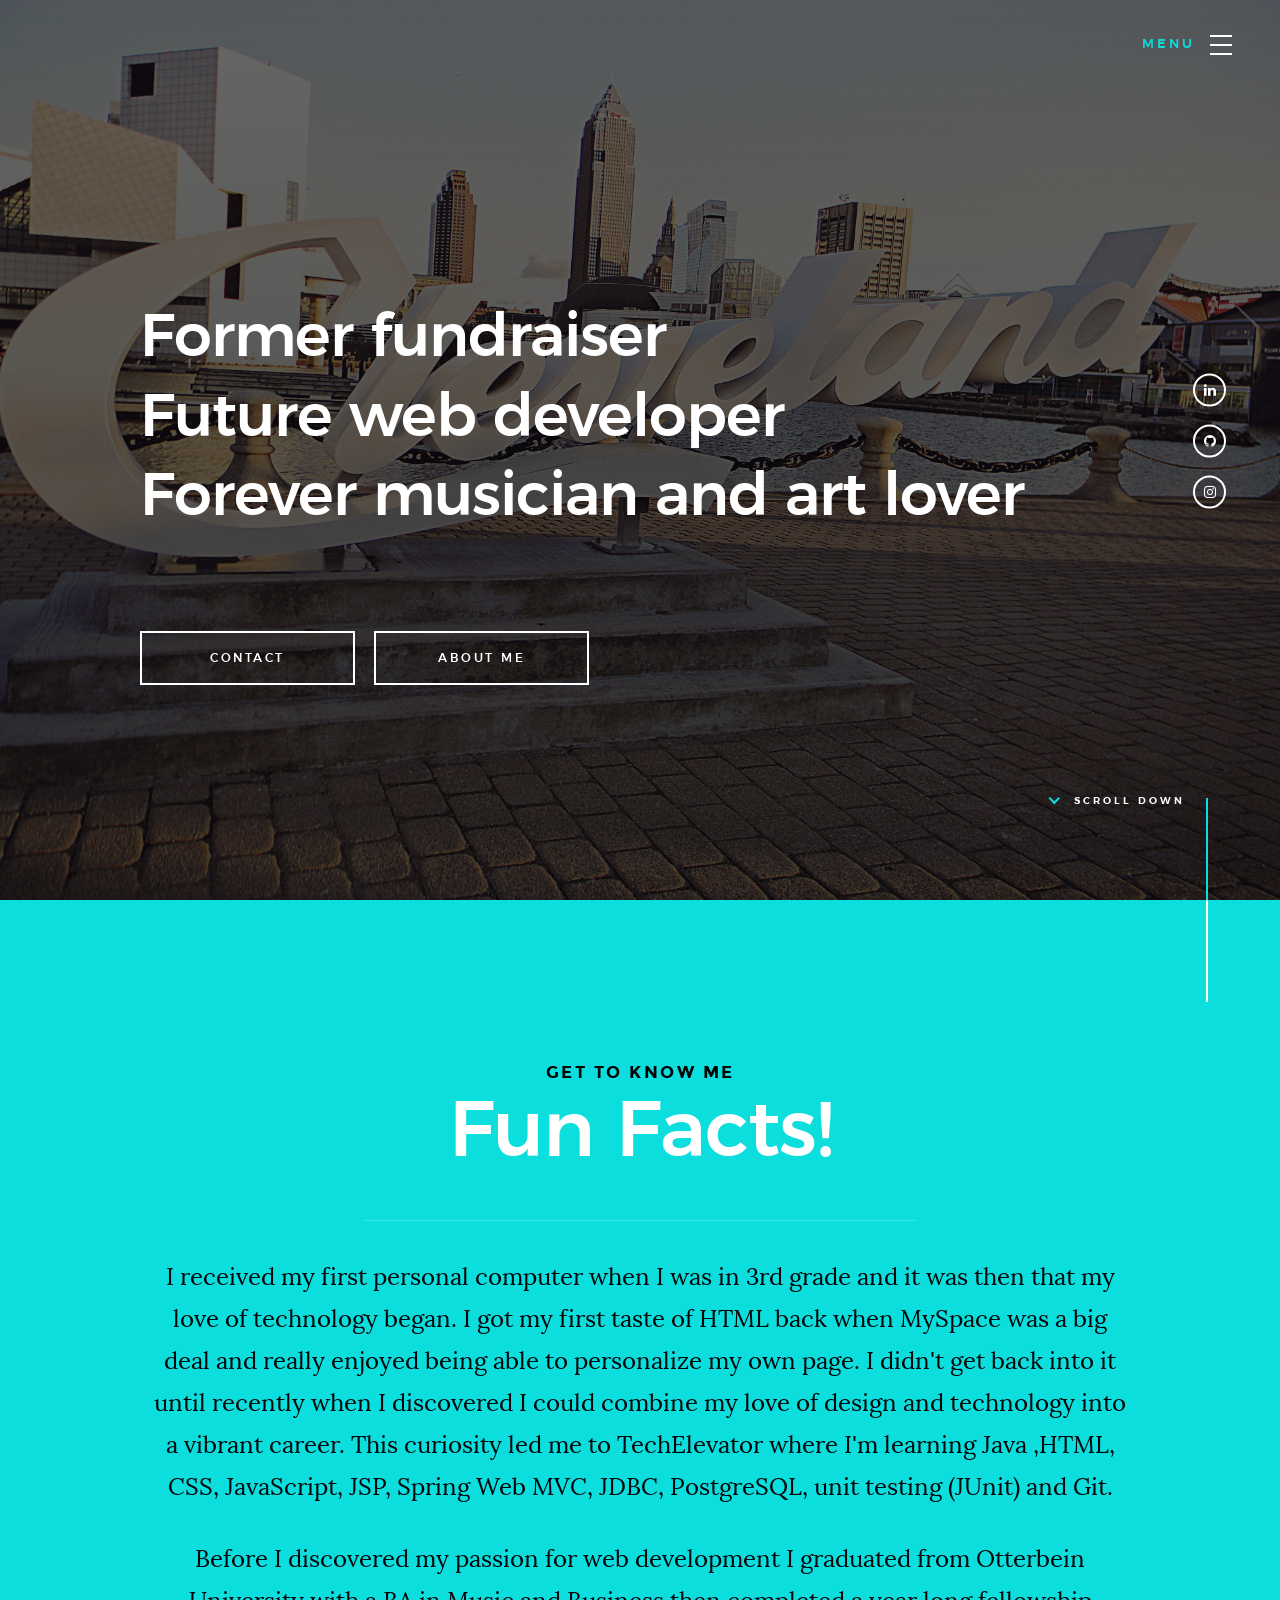
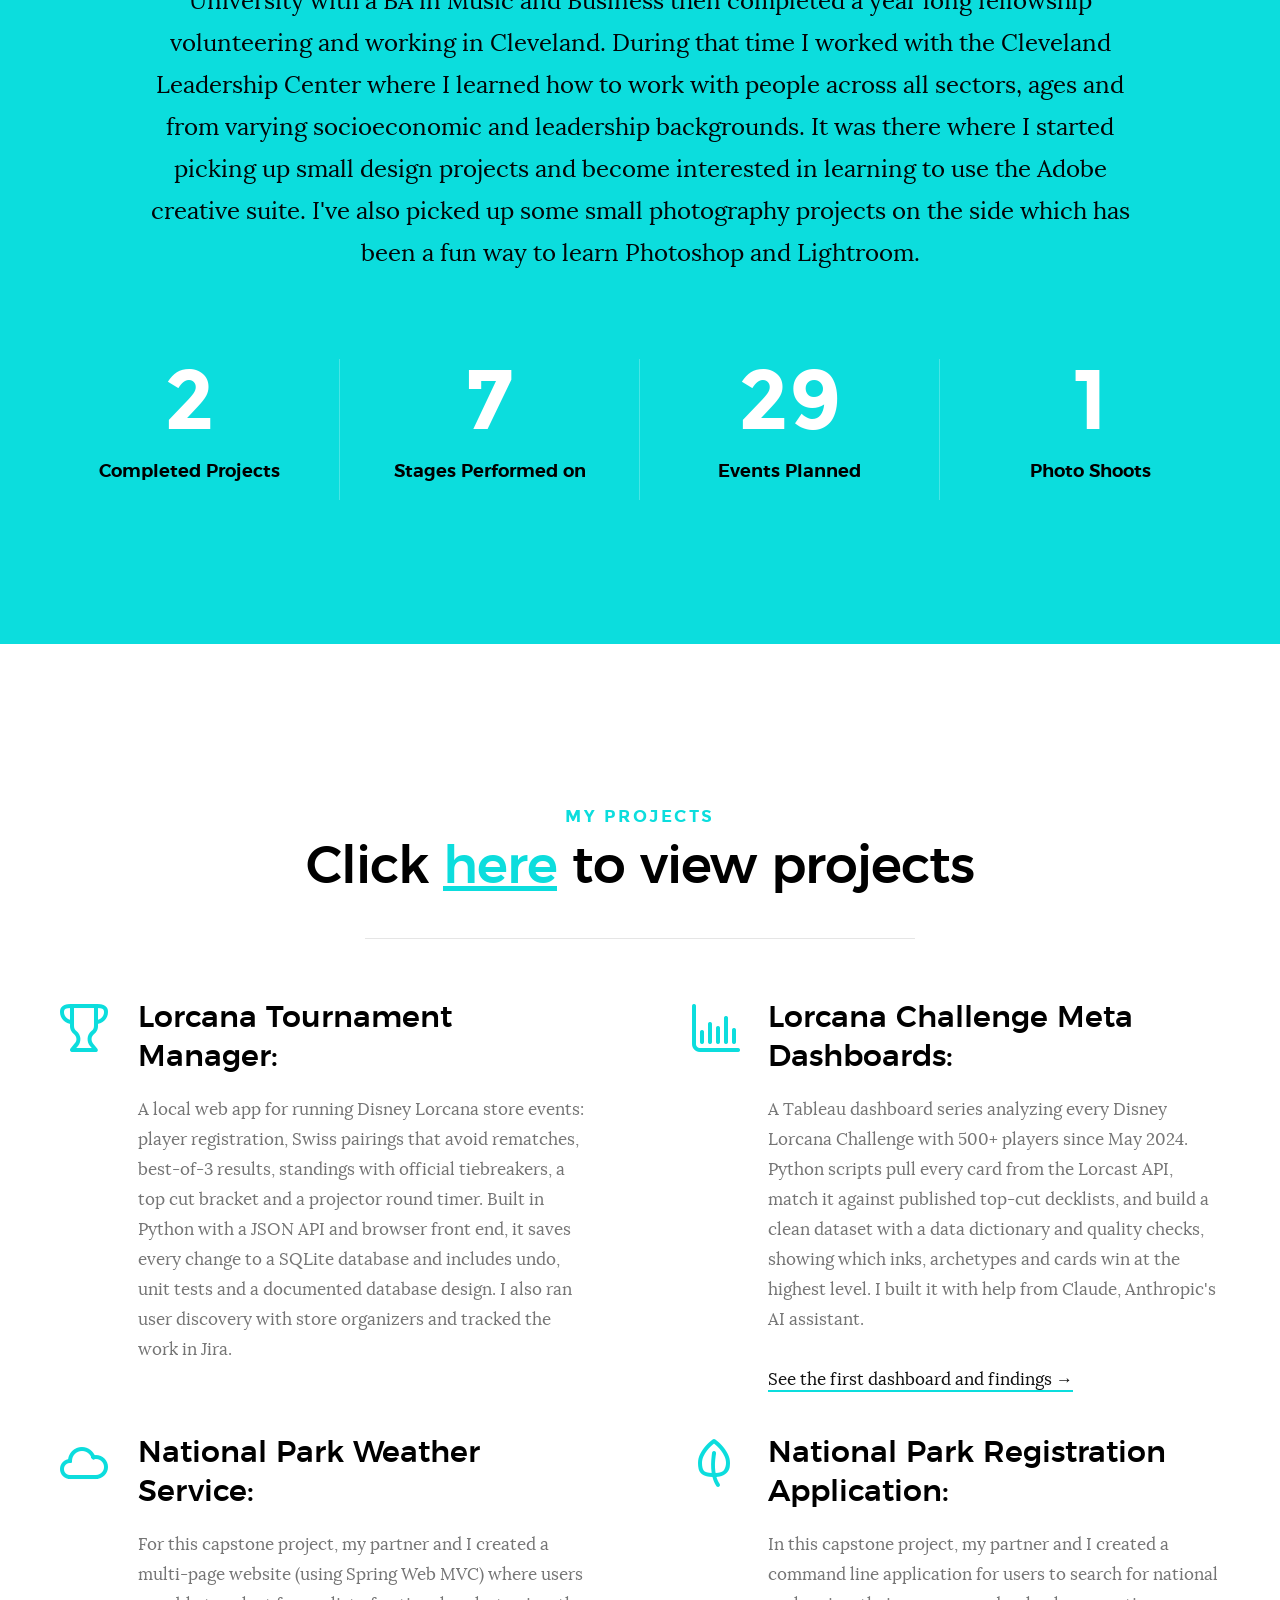
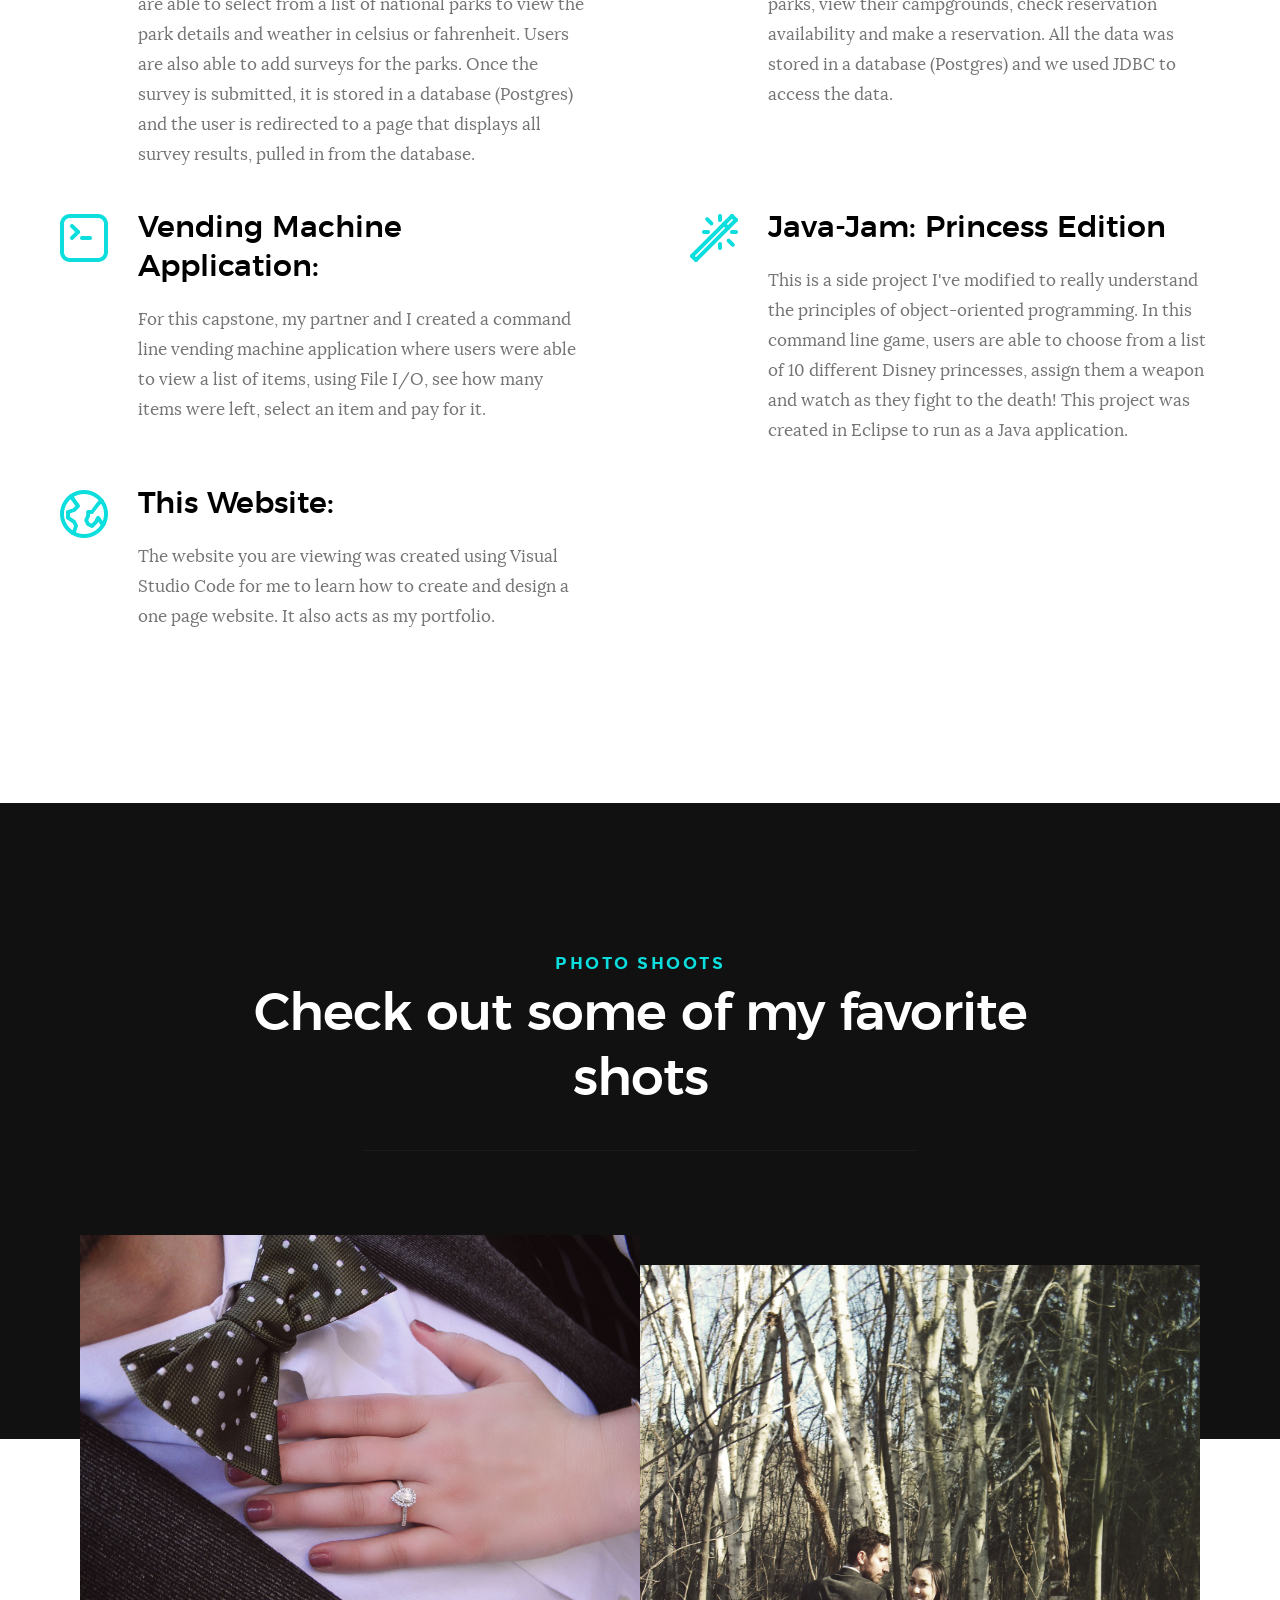
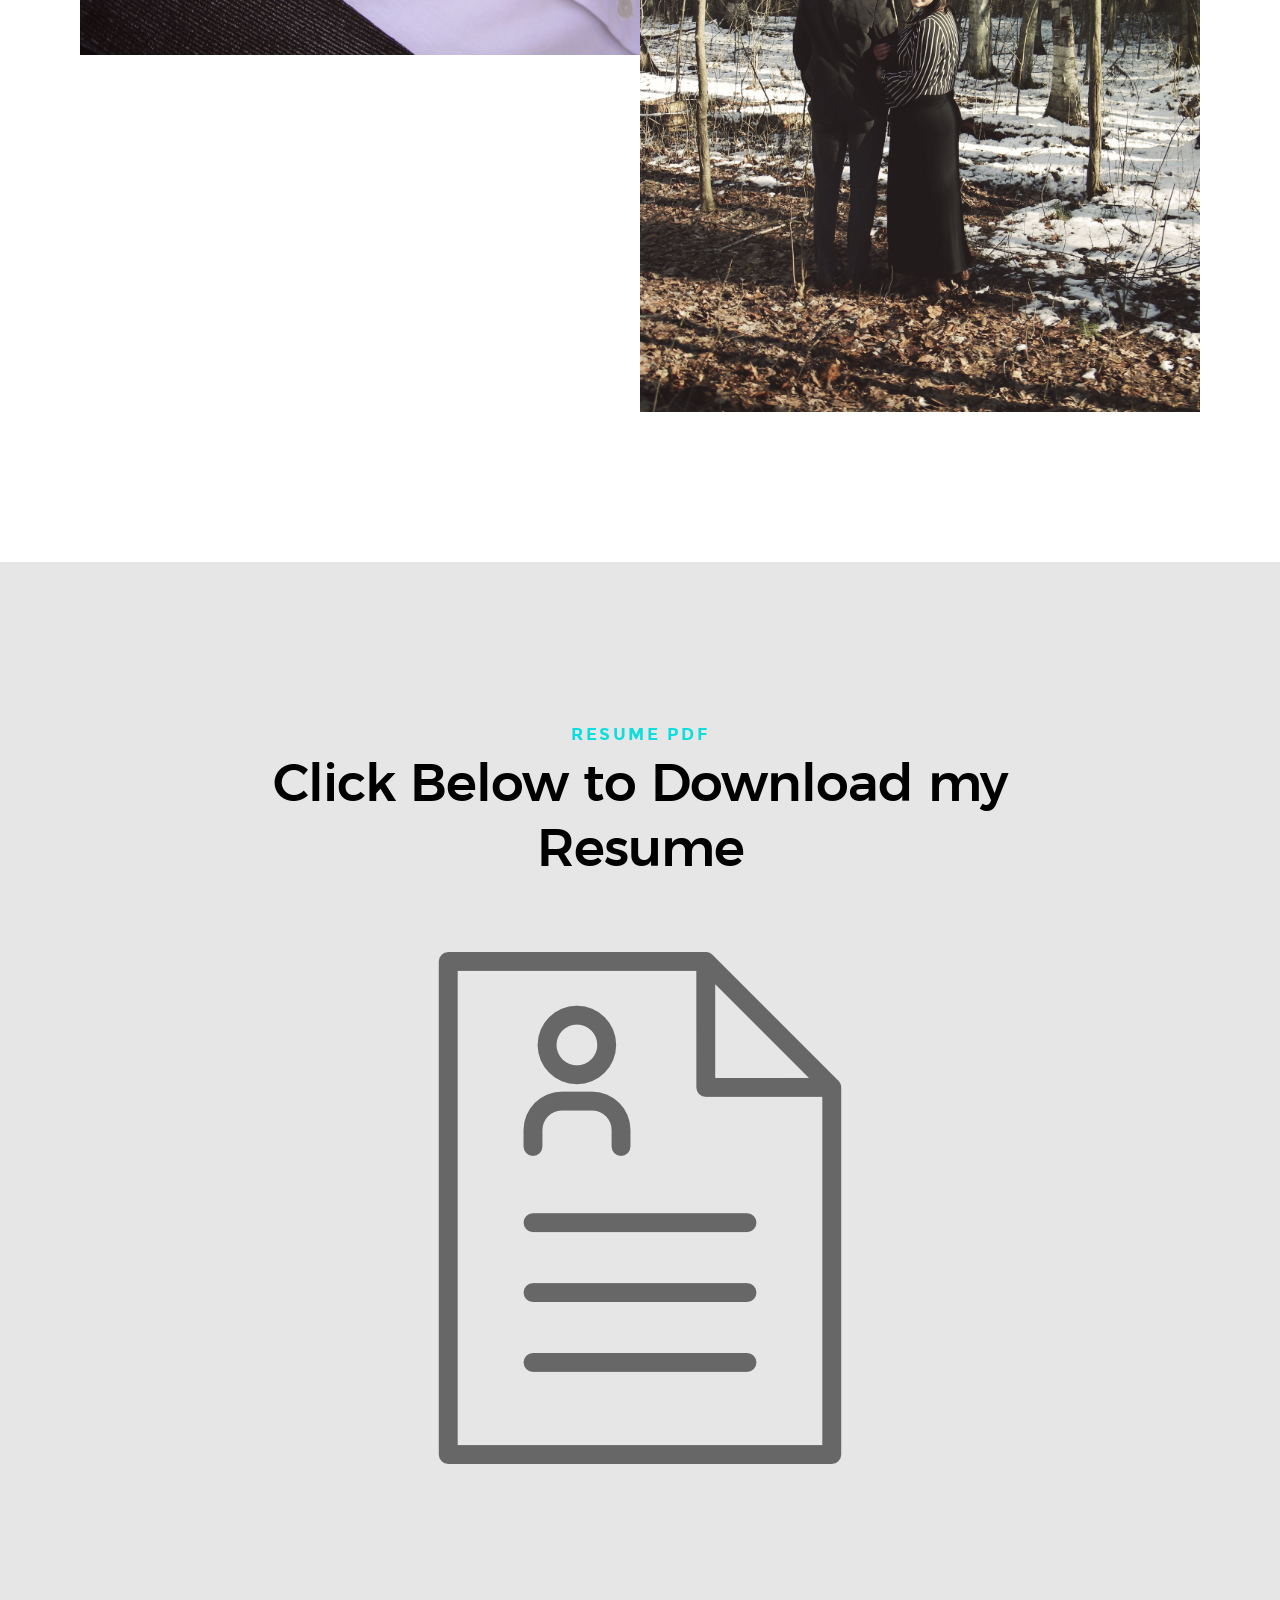
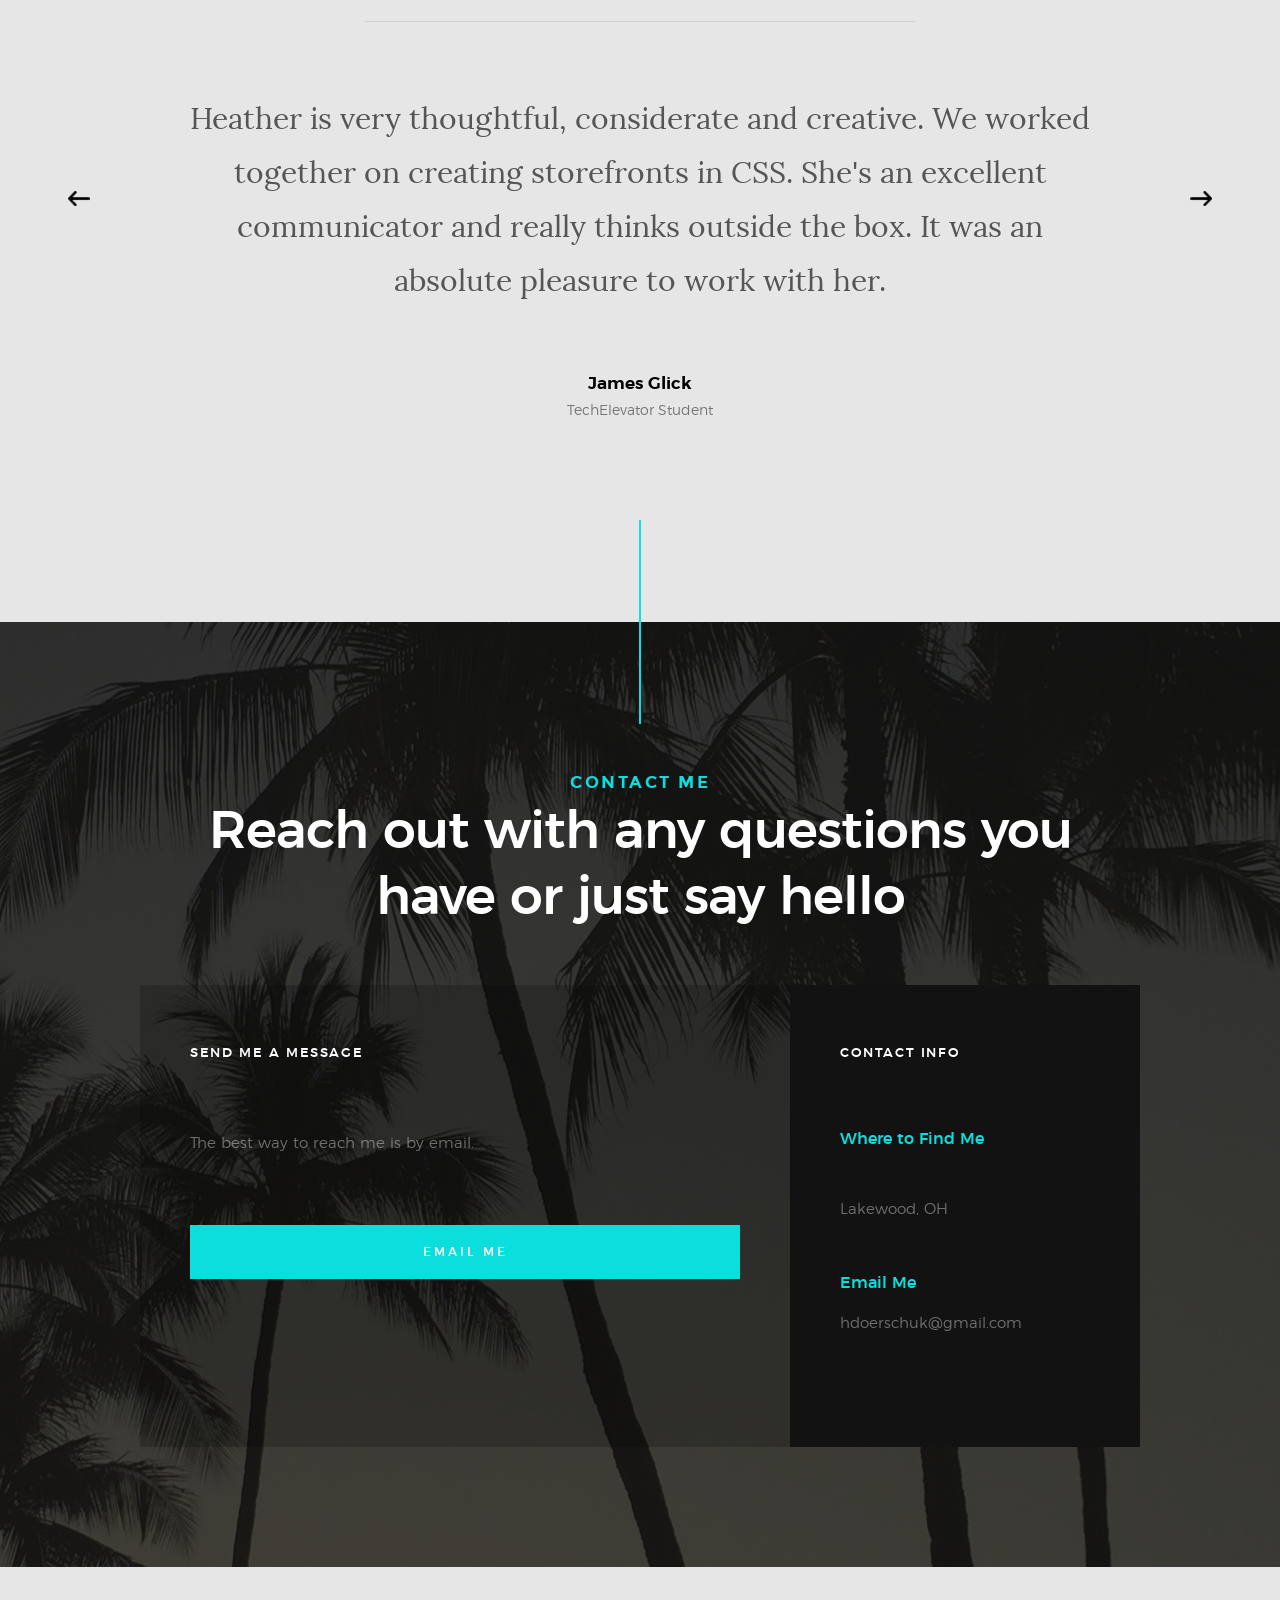
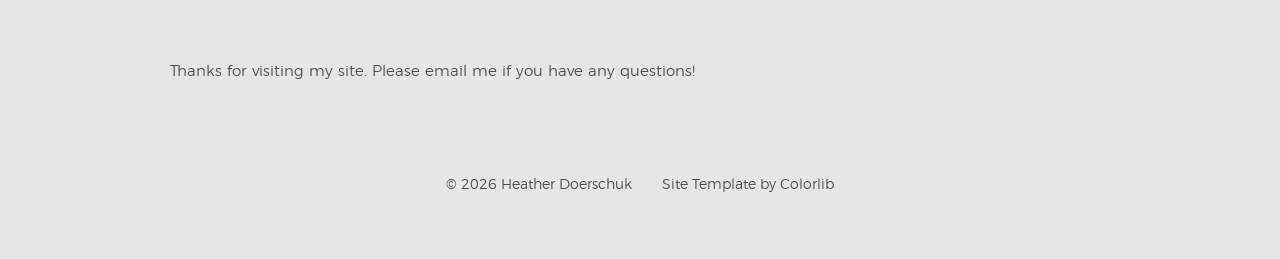
==== index.html @ dc1ea449 "Add Lorcana meta case study page - New lorcana-meta.html with embedded Tableau Public dashboard,   k" ====
<!DOCTYPE html>
<!--[if lt IE 9 ]><html class="no-js oldie" lang="en"> <![endif]-->
<!--[if IE 9 ]><html class="no-js oldie ie9" lang="en"> <![endif]-->
<!--[if (gte IE 9)|!(IE)]><!-->
<html class="no-js" lang="en">
<!--<![endif]-->

<head>

    <!--- basic page needs
    ================================================== -->
    <meta charset="utf-8">
    <title>Heather Doerschuk | Portfolio</title>
    <meta name="description" content="Portfolio of Heather Doerschuk: web development, design and photography.">
    <meta name="author" content="Heather Doerschuk">

    <!-- mobile specific metas
    ================================================== -->
    <meta name="viewport" content="width=device-width, initial-scale=1">

    <!-- CSS
    ================================================== -->
    <link rel="stylesheet" href="css/base.css">
    <link rel="stylesheet" href="css/vendor.css">
    <link rel="stylesheet" href="css/main.css">

    <!-- script
    ================================================== -->
    <script src="js/modernizr.js"></script>
    <script src="js/pace.min.js"></script>

    <!-- favicons
    ================================================== -->
    <link rel="shortcut icon" href="favicon.ico" type="image/x-icon">
    <link rel="icon" href="favicon.ico" type="image/x-icon">

</head>

<body id="top">

    <!-- header
    ================================================== -->
    <header class="s-header">

        <div class="header-logo">
            <a class="site-logo" href="index.html">
                <!---<img src="images/logo.png" alt="Homepage"> -->
            </a>
        </div>

        <nav class="header-nav">

            <a href="#0" class="header-nav__close" title="close"><span>Close</span></a>

            <div class="header-nav__content">
                <h3>Navigation</h3>
                
                <ul class="header-nav__list">
                    <li class="current"><a class="smoothscroll"  href="#home" title="home">Home</a></li>
                    <li><a class="smoothscroll"  href="#about" title="about">About Me</a></li>
                    <li><a class="smoothscroll"  href="#services" title="services">Projects</a></li>
                    <li><a class="smoothscroll"  href="#works" title="works">Photo Shoots</a></li>
                    <li><a class="smoothscroll"  href="#contact" title="contact">Contact</a></li>
                </ul>
    
                <p>“It doesn't interest me what you do for a living. I want to know what you ache for, and if you dare to dream of meeting your heart's longing.
                    It doesn't interest me how old you are. I want to know if you will risk looking like a fool for love, for your dream, for the adventure of being alive." -Oriah Mountain Dreamer </p>
    
                <ul class="header-nav__social">
                    <li>
                        <a href="https://www.linkedin.com/in/heather-doerschuk/"><i class="fa fa-linkedin"></i></a>
                    </li>
                    <li>
                        <a href="https://github.com/hmdoor"><i class="fa fa-github"></i></a>
                    </li>
                </ul>

            </div> <!-- end header-nav__content -->

        </nav>  <!-- end header-nav -->

        <a class="header-menu-toggle" href="#0">
            <span class="header-menu-text">Menu</span>
            <span class="header-menu-icon"></span>
        </a>

    </header> <!-- end s-header -->


    <!-- home
    ================================================== -->
    <section id="home" class="s-home target-section" data-parallax="scroll" data-image-src="images/129.jpg" data-natural-width=3000 data-natural-height=2000 data-position-y=center>

        <div class="overlay"></div>
        <div class="shadow-overlay"></div>

        <div class="home-content">

            <div class="row home-content__main">

                <h1>
                    Former fundraiser<br>
                    Future web developer<br>
                    Forever musician and art lover<br>
                </h1>

                <div class="home-content__buttons">
                    <a href="#contact" class="smoothscroll btn btn--stroke">
                        Contact
                    </a>
                    <a href="#about" class="smoothscroll btn btn--stroke">
                        About Me
                    </a>
                </div>

            </div>

            <div class="home-content__scroll">
                <a href="#about" class="scroll-link smoothscroll">
                    <span>Scroll Down</span>
                </a>
            </div>

            <div class="home-content__line"></div>

        </div> <!-- end home-content -->


        <ul class="home-social">
            <li>
                <a href="https://www.linkedin.com/in/heather-doerschuk/"><i class="fa fa-linkedin" aria-hidden="true"></i><span>LinkedIn</span></a>
            </li>
            <li>
                <a href="https://github.com/hmdoor"><i class="fa fa-github" aria-hidden="true"></i><span>GitHub</span></a>
            </li>
            <li>
                <a href="https://www.instagram.com/hmdoor/"><i class="fa fa-instagram" aria-hidden="true"></i><span>Instagram</span></a>
            </li>
            
        </ul> 
        <!-- end home-social -->

    </section> <!-- end s-home -->


    <!-- about
    ================================================== -->
    <section id='about' class="s-about">

        <div class="row section-header has-bottom-sep" data-aos="fade-up">
            <div class="col-full">
                 <h3 class="subhead subhead--dark">Get to know me</h3> 
                <h1 class="display-1 display-1--light">Fun Facts!</h1>
            </div>
        </div> <!-- end section-header -->

        <div class="row about-desc" data-aos="fade-up">
            <div class="col-full">
                <p>
                    I received my first personal computer when I was in 3rd grade and it was then that my love of technology began. I got my first taste of HTML back when MySpace was a big deal and 
                    really enjoyed being able to personalize my own page. I didn't get back into it until recently when I discovered I could combine my love of design and technology 
                    into a vibrant career. This curiosity led me to TechElevator where I'm learning Java ,HTML, CSS, JavaScript, JSP, Spring Web MVC, JDBC, PostgreSQL, unit testing (JUnit) and Git. 
                 <div>   
                    Before I discovered my passion for web development I graduated from Otterbein University with a BA in Music and Business then completed a year long fellowship volunteering and working in Cleveland. During that time I worked with 
                    the Cleveland Leadership Center where I learned how to work with people across all sectors, ages and from varying socioeconomic and leadership backgrounds. It was there where I 
                    started picking up small design projects and become interested in learning to use the Adobe creative suite. I've also picked up some small photography projects on the side which has been a fun way to learn Photoshop and Lightroom.
                </div>
                </p>
            </div>
        </div> <!-- end about-desc -->

        <div class="row about-stats stats block-1-4 block-m-1-2 block-mob-full" data-aos="fade-up">
                
            <div class="col-block stats__col ">
                <div class="stats__count">6</div>
                <h5>Completed Projects</h5>
            </div>
            <div class="col-block stats__col">
                <div class="stats__count">20</div>
                <h5>Stages Performed on</h5>
            </div>
            <div class="col-block stats__col">
                <div class="stats__count">85</div>
                <h5>Events Planned</h5>
            </div>
            <div class="col-block stats__col">
                <div class="stats__count">3</div>
                <h5>Photo Shoots</h5>
            </div>
           

        </div> <!-- end about-stats -->

        <div class="about__line"></div>

    </section> <!-- end s-about -->


    <!-- services
    ================================================== -->
    <section id='services' class="s-services">

        <div class="row section-header has-bottom-sep" data-aos="fade-up">
            <div class="col-full">
                <h3 class="subhead">My Projects</h3>
                <h1 class="display-2">Click <a href="https://github.com/hmdoor">here</a> to view projects</h1> 
            </div>
        </div> <!-- end section-header -->

        <div class="row services-list block-1-2 block-tab-full">

            <div class="col-block service-item" data-aos="fade-up">
                <div class="service-icon">
                    <i class="icon-trophy"></i>
                </div>
                <div class="service-text">
                    <h3 class="h2">Lorcana Tournament Manager:</h3>
                    <p>A local web app for running Disney Lorcana store events: player registration, Swiss pairings that
                        avoid rematches, best-of-3 results, standings with official tiebreakers, a top cut bracket and a
                        projector round timer. Built in Python with a JSON API and browser front end, it saves every change
                        to a SQLite database and includes undo, unit tests and a documented database design. I also ran
                        user discovery with store organizers and tracked the work in Jira.
                    </p>
                </div>
            </div>

            <div class="col-block service-item" data-aos="fade-up">
                <div class="service-icon">
                    <i class="icon-bar-chart"></i>
                </div>
                <div class="service-text">
                    <h3 class="h2">Lorcana Challenge Meta Dashboards:</h3>
                    <p>A Tableau dashboard series analyzing every Disney Lorcana Challenge with 500+ players since May 2024.
                        Python scripts pull every card from the Lorcast API, match it against published top-cut decklists,
                        and build a clean dataset with a data dictionary and quality checks, showing which inks, archetypes
                        and cards win at the highest level. I built it with help from Claude, Anthropic's AI assistant.
                    </p>
                    <p><a href="lorcana-meta.html" class="project-link">See the first dashboard and findings &rarr;</a></p>
                </div>
            </div>

            <div class="col-block service-item" data-aos="fade-up">
                <div class="service-icon">
                    <i class="icon-cloud"></i>
                </div>
                <div class="service-text">
                    <h3 class="h2">National Park Weather Service:</h3>
                    <p>For this capstone project, my partner and I created a multi-page website (using Spring Web MVC) where users 
                        are able to select from a list of national parks to view the park details and weather in celsius or fahrenheit. 
                        Users are also able to add surveys for the parks. Once 
                        the survey is submitted, it is stored in a database (Postgres) and the user is redirected to a 
                        page that displays all survey results, pulled in from the database. 
                    </p>
                </div>
            </div>

            <div class="col-block service-item" data-aos="fade-up">
                <div class="service-icon">
                    <i class="icon-leaf"></i>
                </div>
                <div class="service-text">
                    <h3 class="h2">National Park Registration Application:</h3>
                    <p>In this capstone project, my partner and I created a command line application for users to 
                        search for national parks, view their campgrounds, check reservation availability and make 
                        a reservation. All the data was stored in a database (Postgres) and we used JDBC to access the data.
                    </p>
                </div>
            </div>

            <div class="col-block service-item" data-aos="fade-up">
                <div class="service-icon">
                    <i class="icon-terminal"></i>
                </div>  
                <div class="service-text">
                    <h3 class="h2">Vending Machine Application:</h3>
                    <p>For this capstone, my partner and I created a command line vending machine application where users
                        were able to view a list of items, using File I/O, see how many items were left, select an item and pay 
                        for it. 
                    </p>
                </div>
            </div>

            <div class="col-block service-item" data-aos="fade-up">
                <div class="service-icon">
                    <i class="icon-wand"></i>
                </div>
                <div class="service-text">
                    <h3 class="h2">Java-Jam: Princess Edition</h3>
                    <p>This is a side project I've modified to really understand the principles of object-oriented programming.
                        In this command line game, users are able to choose from a list of 10 different Disney princesses, assign them
                        a weapon and watch as they fight to the death! This project was created in Eclipse to run as a Java application.
                    </p>
                </div>
            </div>

            <div class="col-block service-item" data-aos="fade-up">
                <div class="service-icon">
                    <i class="icon-earth"></i>
                </div>
                <div class="service-text">
                    <h3 class="h2">This Website:</h3>
                    <p>The website you are viewing was created using Visual Studio Code for me to learn how to create and 
                        design a one page website. It also acts as my portfolio. 
                    </p>
                </div>
            </div>

        </div> <!-- end services-list -->

    </section> <!-- end s-services -->


    <!-- works
    ================================================== -->
    <section id='works' class="s-works">

        <div class="intro-wrap">
                
            <div class="row section-header has-bottom-sep light-sep" data-aos="fade-up">
                <div class="col-full">
                    <h3 class="subhead">Photo Shoots</h3>
                    <h1 class="display-2 display-2--light">Check out some of my favorite shots</h1>
                </div>
            </div> <!-- end section-header -->

        </div> <!-- end intro-wrap -->

        <div class="row works-content">
            <div class="col-full masonry-wrap">
                <div class="masonry">
    
                    <div class="masonry__brick" data-aos="fade-up">
                        <div class="item-folio">
                                
                            <div class="item-folio__thumb">
                               <a href="" class="thumb-link" title="Nose2nose" data-size="1050x700"> 
                                    <img src="images/portfolio/Phone6.jpg" 
                                        srcset="images/portfolio/Phone6.jpg 1x, images/portfolio/Phone6.jpg 2x" alt="">
                                </a>
                            </div>
    
                          <div class="item-folio__text">
                                <h3 class="item-folio__title">
                                    J&J Engagement
                                </h3>
                                <p class="item-folio__cat">
                                </p> 
                            </div>
    
                            <div class="item-folio__caption">
                               <!-- <p>Vero molestiae sed aut natus excepturi. Et tempora numquam. Temporibus iusto quo.Unde dolorem corrupti neque nisi.</p> -->
                            </div>
    
                        </div>
                    </div> <!-- end masonry__brick -->

                    <div class="masonry__brick" data-aos="fade-up">
                        <div class="item-folio">
                                
                            <div class="item-folio__thumb">
                                <a href="" class="thumb-link" title="LookingDown" data-size="1050x700">
                                    <img src="images/portfolio/Phone7.jpg" 
                                         srcset="images/portfolio/Phone7.jpg 1x, images/portfolio/Phone7.jpg 2x" alt="">
                                </a>
                            </div>
    
                            <div class="item-folio__text">
                                <h3 class="item-folio__title">
                                    J&J Engagement
                                </h3>
                                <p class="item-folio__cat">
                                   
                                </p>
                            </div>
    
                            <div class="item-folio__caption">
                                <!-- <p>Vero molestiae sed aut natus excepturi. Et tempora numquam. Temporibus iusto quo.Unde dolorem corrupti neque nisi.</p> -->
                            </div>
    
                        </div>
                    </div> <!-- end masonry__brick -->
    
                    <div class="masonry__brick" data-aos="fade-up">
                        <div class="item-folio">
                                
                            <div class="item-folio__thumb">
                                <a href="" class="thumb-link" title="The Ring" data-size="1050x700">
                                    <img src="images/portfolio/119.jpg"
                                         srcset="images/portfolio/119.jpg 1x, images/portfolio/119.jpg 2x" alt="">
                                </a>
                            </div>
    
                            <div class="item-folio__text">
                                <h3 class="item-folio__title">
                                    J&J Engagement
                                </h3>
                                <p class="item-folio__cat">
                                    
                                </p>
                            </div>
    
                            <div class="item-folio__caption">
                               <!-- <p>Vero molestiae sed aut natus excepturi. Et tempora numquam. Temporibus iusto quo.Unde dolorem corrupti neque nisi.</p> -->
                            </div>
    
                        </div>
                    </div> <!-- end masonry__brick -->
    
                    <div class="masonry__brick" data-aos="fade-up">
                        <div class="item-folio">
                                
                            <div class="item-folio__thumb">
                                <a href="" class="thumb-link" title="Walking" data-size="1050x700">
                                    <img src="images/portfolio/DSCN1594-2.jpg" 
                                         srcset="images/portfolio/DSCN1594-2.jpg 1x, images/portfolio/DSCN1594-2.jpg 2x" alt="">
                                </a>
                            </div>
    
                            <div class="item-folio__text">
                                <h3 class="item-folio__title">
                                    J&J Engagement
                                </h3>
                                <p class="item-folio__cat">
                                   
                                </p>
                            </div>
    
                            <div class="item-folio__caption">
                               <!-- <p>Vero molestiae sed aut natus excepturi. Et tempora numquam. Temporibus iusto quo.Unde dolorem corrupti neque nisi.</p> -->
                            </div>
    
                        </div>
                    </div> <!-- end masonry__brick -->

                    <div class="masonry__brick" data-aos="fade-up">
                        <div class="item-folio">
                                
                            <div class="item-folio__thumb">
                                <a href="" class="thumb-link" title="Trees" data-size="1050x700">
                                    <img src="images/portfolio/106.jpg" 
                                         srcset="images/portfolio/106.jpg 1x, images/portfolio/106.jpg 2x" alt="">
                                </a>
                            </div>
    
                            <div class="item-folio__text">
                                <h3 class="item-folio__title">
                                    J&J Engagement
                                </h3>
                                <p class="item-folio__cat">
                                   
                                </p>
                            </div>
    
                            <div class="item-folio__caption">
                               <!--  <p>Vero molestiae sed aut natus excepturi. Et tempora numquam. Temporibus iusto quo.Unde dolorem corrupti neque nisi.</p> -->
                            </div>
    
                        </div>
                    </div> <!-- end masonry__brick -->
    
                    <div class="masonry__brick" data-aos="fade-up">
                        <div class="item-folio">
                                
                            <div class="item-folio__thumb">
                                <a href="" class="thumb-link" title="Palmeira" data-size="1050x700">
                                    <img src="images/portfolio/IMG_8363-2.jpg"
                                         srcset="images/portfolio/IMG_8363-2.jpg 1x, images/portfolio/IMG_8363-2.jpg 2x" alt="">
                                </a>
                            </div>
    
                            <div class="item-folio__text">
                                <h3 class="item-folio__title">
                                    Golden Birthday Glam Shoot
                                </h3>
                                <p class="item-folio__cat">
                                   
                                </p>
                            </div>
    
                            <div class="item-folio__caption">
                               <!-- <p>Vero molestiae sed aut natus excepturi. Et tempora numquam. Temporibus iusto quo.Unde dolorem corrupti neque nisi.</p> -->
                            </div>
    
                        </div>
                    </div> <!-- end masonry__brick -->

                </div> <!-- end masonry -->
            </div> <!-- end col-full -->
        </div> <!-- end works-content -->

    </section> <!-- end s-works -->


    <!-- clients
    ================================================== -->
    <section id="clients" class="s-clients">

        <div class="row section-header" data-aos="fade-up">
            <div class="col-full">
                <h3 class="subhead">Resume PDF</h3>
                <h1 class="display-2">Click Below to Download my Resume</h1>
            </div>
        </div> <!-- end section-header -->

        <div class="row clients-outer" data-aos="fade-up">
            <div class="col-full">
                <div class="resume-download">

                    <a href="HDoerschuk.pdf" title="" class="clients__slide"><img src="images/clients/resume-document.png" /></a>
                    
                     
                </div> <!-- end resume-download -->
            </div> <!-- end col-full -->
        </div> <!-- end clients-outer -->

        <div class="row clients-testimonials" data-aos="fade-up">
            <div class="col-full">
                <div class="testimonials">

                    <div class="testimonials__slide">

                        <p>Heather is very thoughtful, considerate and creative. We worked together on creating storefronts in CSS. She's an excellent communicator and really thinks outside the box. It was an absolute pleasure to work with her.</p>

                        <!--<img src="" alt="Author image" class="testimonials__avatar"> -->
                        <div class="testimonials__info">
                            <span class="testimonials__name">James Glick</span> 
                            <span class="testimonials__pos">TechElevator Student</span>
                        </div>

                    </div>

                    <div class="testimonials__slide">
                        
                        <p>Heather and I worked on SQL queries and table designs together at Tech Elevator. She was a pleasure to work with!</p>

                        <!--<img src="images/avatars/user-05.jpg" alt="Author image" class="testimonials__avatar"> -->
                        <div class="testimonials__info">
                            <span class="testimonials__name">Angela Siegel</span> 
                            <span class="testimonials__pos">TechElevator Student</span>
                        </div>
                        
                     </div>

                        <div class="testimonials__slide">
                        
                            <p>Heather is always willing to answer any questions I have technical or otherwise. She is also a great cheerleader and is always there with a smile to lift you up.</p>
    
                            <!--<img src="images/avatars/user-05.jpg" alt="Author image" class="testimonials__avatar"> -->
                            <div class="testimonials__info">
                                <span class="testimonials__name">Isa Korkmaz</span> 
                                <span class="testimonials__pos">TechElevator Student</span>
                            </div>

                    </div>

                </div><!-- end testimonials -->
                
            </div> <!-- end col-full -->
        </div> <!-- end client-testimonials -->

    </section> <!-- end s-clients -->


    <!-- contact
    ================================================== -->
    <section id="contact" class="s-contact">

        <div class="overlay"></div>
        <div class="contact__line"></div>

        <div class="row section-header" data-aos="fade-up">
            <div class="col-full">
                <h3 class="subhead">Contact Me</h3>
                <h1 class="display-2 display-2--light">Reach out with any questions you have or just say hello</h1>
            </div>
        </div>

        <div class="row contact-content" data-aos="fade-up">
            
            <div class="contact-primary">

                <h3 class="h6">Send Me A Message</h3>

                <p>The best way to reach me is by email.</p>
                <a href="mailto:hdoerschuk@gmail.com" class="btn btn--primary full-width">Email Me</a>

            </div> <!-- end contact-primary -->

            <div class="contact-secondary">
                <div class="contact-info">

                    <h3 class="h6 hide-on-fullwidth">Contact Info</h3>

                    <div class="cinfo">
                        <h5>Where to Find Me</h5>
                        <p>
                            <br>
                            Lakewood, OH<br>
                            
                        </p>
                    </div>

                    <div class="cinfo">
                        <h5>Email Me</h5>
                        <p>
                            hdoerschuk@gmail.com<br>
                        </p>
                    </div>

                   <!-- <ul class="contact-social">
                        <li>
                            <a href="#"><i class="fa fa-facebook" aria-hidden="true"></i></a>
                        </li>
                        <li>
                            <a href="#"><i class="fa fa-twitter" aria-hidden="true"></i></a>
                        </li>
                        <li>
                            <a href="#"><i class="fa fa-instagram" aria-hidden="true"></i></a>
                        </li>
                        <li>
                            <a href="#"><i class="fa fa-behance" aria-hidden="true"></i></a>
                        </li>
                        <li>
                            <a href="#"><i class="fa fa-dribbble" aria-hidden="true"></i></a>
                        </li> -->
                    </ul> <!-- end contact-social -->

                </div> <!-- end contact-info -->
            </div> <!-- end contact-secondary -->

        </div> <!-- end contact-content -->

    </section> <!-- end s-contact -->


    <!-- footer
    ================================================== -->
    <div id="site-footer"></div> <!-- shared footer, see footer.html -->

    <div class="go-top">
        <a class="smoothscroll" title="Back to Top" href="#top"><i class="icon-arrow-up" aria-hidden="true"></i></a>
    </div>


    <!-- photoswipe background
    ================================================== -->
    <div aria-hidden="true" class="pswp" role="dialog" tabindex="-1">

        <div class="pswp__bg"></div>
        <div class="pswp__scroll-wrap">

            <div class="pswp__container">
                <div class="pswp__item"></div>
                <div class="pswp__item"></div>
                <div class="pswp__item"></div>
            </div>

            <div class="pswp__ui pswp__ui--hidden">
                <div class="pswp__top-bar">
                    <div class="pswp__counter"></div><button class="pswp__button pswp__button--close" title="Close (Esc)"></button> <button class="pswp__button pswp__button--share" title=
                    "Share"></button> <button class="pswp__button pswp__button--fs" title="Toggle fullscreen"></button> <button class="pswp__button pswp__button--zoom" title=
                    "Zoom in/out"></button>
                    <div class="pswp__preloader">
                        <div class="pswp__preloader__icn">
                            <div class="pswp__preloader__cut">
                                <div class="pswp__preloader__donut"></div>
                            </div>
                        </div>
                    </div>
                </div>
                <div class="pswp__share-modal pswp__share-modal--hidden pswp__single-tap">
                    <div class="pswp__share-tooltip"></div>
                </div><button class="pswp__button pswp__button--arrow--left" title="Previous (arrow left)"></button> <button class="pswp__button pswp__button--arrow--right" title=
                "Next (arrow right)"></button>
                <div class="pswp__caption">
                    <div class="pswp__caption__center"></div>
                </div>
            </div>

        </div>

    </div> <!-- end photoSwipe background -->


    <!-- preloader
    ================================================== -->
    <div id="preloader">
        <div id="loader">
            <div class="line-scale-pulse-out">
                <div></div>
                <div></div>
                <div></div>
                <div></div>
                <div></div>
            </div>
        </div>
    </div>


    <!-- Java Script
    ================================================== -->
    <script src="js/jquery-3.2.1.min.js"></script>
    <script src="js/plugins.js"></script>
    <script src="js/main.js"></script>
    <script src="js/footer.js"></script>

</body>

</html>
---- css/base.css ----
/* =================================================================== 
 *
 *  Glint v1.0 Base Stylesheet
 *  11-20-2017
 *  ------------------------------------------------------------------
 *
 *  TOC:
 *  # imports 
 *  # normalize
 *  # basic/base setup styles
 *      ## Media
 *      ## Typography resets 
 *      ## links
 *      ## inputs
 *  # grid
 *      ## medium size devices
 *      ## tablets
 *      ## mobile devices
 *      ## small mobile devices
 *  # block grids
 *      ## medium size devices
 *      ## tablets
 *      ## mobile devices
 *      ## small mobile devices
 *  # MISC
 *
 * =================================================================== */


/* ===================================================================
 * # imports 
 *
 * ------------------------------------------------------------------- */
@import url("font-awesome/css/font-awesome.min.css");
@import url("micons/micons.css");
@import url("fonts.css");


/* ===================================================================
 * # normalize
 * normalize.css v5.0.0 | MIT License | 
 * github.com/necolas/normalize.css
 *
 * ------------------------------------------------------------------- */
html {
    font-family: sans-serif;
    line-height: 1.15;
    -ms-text-size-adjust: 100%;
    -webkit-text-size-adjust: 100%;
}

body {
    margin: 0;
}

article,
aside,
footer,
header,
nav,
section {
    display: block;
}

h1 {
    font-size: 2em;
    margin: 0.67em 0;
}

figcaption,
figure,
main {
    display: block;
}

figure {
    margin: 1em 40px;
}

hr {
    box-sizing: content-box;
    height: 0;
    overflow: visible;
}

pre {
    font-family: monospace, monospace;
    font-size: 1em;
}

a {
    background-color: transparent;
    -webkit-text-decoration-skip: objects;
}

a:active,
a:hover {
    outline-width: 0;
}

abbr[title] {
    border-bottom: none;
    text-decoration: underline;
    text-decoration: underline dotted;
}

b,
strong {
    font-weight: inherit;
}

b,
strong {
    font-weight: bolder;
}

code,
kbd,
samp {
    font-family: monospace, monospace;
    font-size: 1em;
}

dfn {
    font-style: italic;
}

mark {
    background-color: #ff0;
    color: #000;
}

small {
    font-size: 80%;
}

sub,
sup {
    font-size: 75%;
    line-height: 0;
    position: relative;
    vertical-align: baseline;
}

sub {
    bottom: -0.25em;
}

sup {
    top: -0.5em;
}

audio,
video {
    display: inline-block;
}

audio:not([controls]) {
    display: none;
    height: 0;
}

img {
    border-style: none;
}

svg:not(:root) {
    overflow: hidden;
}

button,
input,
optgroup,
select,
textarea {
    font-family: sans-serif;
    font-size: 100%;
    line-height: 1.15;
    margin: 0;
}

button,
input {
    overflow: visible;
}

button,
select {
    text-transform: none;
}

button,
html [type="button"],
[type="reset"],
[type="submit"] {
    -webkit-appearance: button;
}

button::-moz-focus-inner,
[type="button"]::-moz-focus-inner,
[type="reset"]::-moz-focus-inner,
[type="submit"]::-moz-focus-inner {
    border-style: none;
    padding: 0;
}

button:-moz-focusring,
[type="button"]:-moz-focusring,
[type="reset"]:-moz-focusring,
[type="submit"]:-moz-focusring {
    outline: 1px dotted ButtonText;
}

fieldset {
    border: 1px solid #c0c0c0;
    margin: 0 2px;
    padding: 0.35em 0.625em 0.75em;
}

legend {
    box-sizing: border-box;
    color: inherit;
    display: table;
    max-width: 100%;
    padding: 0;
    white-space: normal;
}

progress {
    display: inline-block;
    vertical-align: baseline;
}

textarea {
    overflow: auto;
}

[type="checkbox"],
[type="radio"] {
    box-sizing: border-box;
    padding: 0;
}

[type="number"]::-webkit-inner-spin-button,
[type="number"]::-webkit-outer-spin-button {
    height: auto;
}

[type="search"] {
    -webkit-appearance: textfield;
    outline-offset: -2px;
}

[type="search"]::-webkit-search-cancel-button,
[type="search"]::-webkit-search-decoration {
    -webkit-appearance: none;
}

::-webkit-file-upload-button {
    -webkit-appearance: button;
    font: inherit;
}

details,
menu {
    display: block;
}

summary {
    display: list-item;
}

canvas {
    display: inline-block;
}

template {
    display: none;
}

[hidden] {
    display: none;
}


/* ===================================================================
 * # basic/base setup styles
 *
 * ------------------------------------------------------------------- */
html {
    font-size: 62.5%;
    box-sizing: border-box;
}

*,
*::before,
*::after {
    box-sizing: inherit;
}

body {
    font-weight: normal;
    line-height: 1;
    word-wrap: break-word;
    text-rendering: optimizeLegibility;
    -webkit-overflow-scrolling: touch;
    -webkit-text-size-adjust: none;
}

body,
input,
button {
    -moz-osx-font-smoothing: grayscale;
    -webkit-font-smoothing: antialiased;
}


/* ------------------------------------------------------------------- 
 * ## Media
 * ------------------------------------------------------------------- */
img,
video {
    max-width: 100%;
    height: auto;
}


/* ------------------------------------------------------------------- 
 * ## Typography resets 
 * ------------------------------------------------------------------- */
div,
dl,
dt,
dd,
ul,
ol,
li,
h1,
h2,
h3,
h4,
h5,
h6,
pre,
form,
p,
blockquote,
th,
td {
    margin: 0;
    padding: 0;
}

h1,
h2,
h3,
h4,
h5,
h6 {
    -webkit-font-smoothing: auto;
    -webkit-font-smoothing: antialiased;
    -webkit-font-variant-ligatures: common-ligatures;
    -moz-font-variant-ligatures: common-ligatures;
    font-variant-ligatures: common-ligatures;
    text-rendering: optimizeLegibility;
}

em,
i {
    font-style: italic;
    line-height: inherit;
}

strong,
b {
    font-weight: bold;
    line-height: inherit;
}

small {
    font-size: 60%;
    line-height: inherit;
}

ol,
ul {
    list-style: none;
}

li {
    display: block;
}


/* ------------------------------------------------------------------- 
 * ## links 
 * ------------------------------------------------------------------- */
a {
    text-decoration: none;
    line-height: inherit;
}

a img {
    border: none;
}


/* ------------------------------------------------------------------- 
 * ## inputs 
 * ------------------------------------------------------------------- */
fieldset {
    margin: 0;
    padding: 0;
}

input[type="email"],
input[type="number"],
input[type="search"],
input[type="text"],
input[type="tel"],
input[type="url"],
input[type="password"],
textarea {
    -webkit-appearance: none;
    -moz-appearance: none;
    -ms-appearance: none;
    -o-appearance: none;
    appearance: none;
}


/* ===================================================================
 * # grid
 *
 * ------------------------------------------------------------------- */
.row {
    width: 94%;
    max-width: 1200px;
    margin: 0 auto;
}

.row:after {
    content: "";
    display: table;
    clear: both;
}

.row .row {
    width: auto;
    max-width: none;
    margin-left: -20px;
    margin-right: -20px;
}


/* column blocks
 * -------------------------------------- */
[class*="col-"] {
    float: left;
    padding: 0 20px;
}

[class*="col-"]+[class*="col-"].end {
    float: right;
}


/* column width classes 
 * -------------------------------------- */
.col-one {
    width: 8.33333%;
}

.col-two,
.col-1-6 {
    width: 16.66667%;
}

.col-three,
.col-1-4 {
    width: 25%;
}

.col-four,
.col-1-3 {
    width: 33.33333%;
}

.col-five {
    width: 41.66667%;
}

.col-six,
.col-1-2 {
    width: 50%;
}

.col-seven {
    width: 58.33333%;
}

.col-eight,
.col-2-3 {
    width: 66.66667%;
}

.col-nine,
.col-3-4 {
    width: 75%;
}

.col-ten,
.col-5-6 {
    width: 83.33333%;
}

.col-eleven {
    width: 91.66667%;
}

.col-twelve,
.col-full {
    width: 100%;
}


/* ------------------------------------------------------------------- 
 * ## medium size devices
 * ------------------------------------------------------------------- */
@media only screen and (max-width: 1200px) {
    .row .row {
        margin-left: -15px;
        margin-right: -15px;
    }
    [class*="col-"] {
        padding: 0 15px;
    }
    .md-two,
    .md-1-6 {
        width: 16.66667%;
    }
    .md-one {
        width: 8.33333%;
    }
    .md-three,
    .md-1-4 {
        width: 25%;
    }
    .md-four,
    .md-1-3 {
        width: 33.33333%;
    }
    .md-five {
        width: 41.66667%;
    }
    .md-six,
    .md-1-2 {
        width: 50%;
    }
    .md-seven {
        width: 58.33333%;
    }
    .md-eight,
    .md-2-3 {
        width: 66.66667%;
    }
    .md-nine,
    .md-3-4 {
        width: 75%;
    }
    .md-ten,
    .md-5-6 {
        width: 83.33333%;
    }
    .md-eleven {
        width: 91.66667%;
    }
    .md-twelve,
    .md-full {
        width: 100%;
    }
}


/* ------------------------------------------------------------------- 
 * ## tablets
 * ------------------------------------------------------------------- */
@media only screen and (max-width: 800px) {
    .row {
        width: 90%;
    }
    .tab-1-4 {
        width: 25%;
    }
    .tab-1-3 {
        width: 33.33333%;
    }
    .tab-1-2 {
        width: 50%;
    }
    .tab-2-3 {
        width: 66.66667%;
    }
    .tab-3-4 {
        width: 75%;
    }
    .tab-full {
        width: 100%;
    }
}


/* ------------------------------------------------------------------- 
 * ## mobile devices
 * ------------------------------------------------------------------- */
@media only screen and (max-width: 600px) {
    .row {
        width: auto;
        padding-left: 25px;
        padding-right: 25px;
    }
    .row .row {
        margin-left: -10px;
        margin-right: -10px;
    }
    [class*="col-"] {
        padding: 0 10px;
    }
    .mob-1-4 {
        width: 25%;
    }
    .mob-1-3 {
        width: 33.33333%;
    }
    .mob-1-2 {
        width: 50%;
    }
    .mob-2-3 {
        width: 66.66667%;
    }
    .mob-3-4 {
        width: 75%;
    }
    .mob-full {
        width: 100%;
    }
}


/* ------------------------------------------------------------------- 
 * ## small mobile devices
 * ------------------------------------------------------------------- */

/* stack columns on small mobile devices
 * ------------------------------------------------------------------- */

@media only screen and (max-width: 400px) {
    .row .row {
        padding-left: 0;
        padding-right: 0;
        margin-left: 0;
        margin-right: 0;
    }
    [class*="col-"] {
        width: 100% !important;
        float: none !important;
        clear: both !important;
        margin-left: 0;
        margin-right: 0;
        padding: 0;
    }
    [class*="col-"]+[class*="col-"].end {
        float: none;
    }
}


/* ===================================================================
 * # block grids
 * ------------------------------------------------------------------- */

/*   Equally-sized columns define at row level
 * ------------------------------------------------------------------- */
[class*="block-"]:after {
    content: "";
    display: table;
    clear: both;
}

.block-1-6 .col-block {
    width: 16.66667%;
}

.block-1-5 .col-block {
    width: 20%;
}

.block-1-4 .col-block {
    width: 25%;
}

.block-1-3 .col-block {
    width: 33.33333%;
}

.block-1-2 .col-block {
    width: 50%;
}


/**
 * Clearing for block grid columns. Allow columns with 
 * different heights to align properly.
 */

.block-1-6 .col-block:nth-child(6n+1),
.block-1-5 .col-block:nth-child(5n+1),
.block-1-4 .col-block:nth-child(4n+1),
.block-1-3 .col-block:nth-child(3n+1),
.block-1-2 .col-block:nth-child(2n+1) {
    clear: both;
}


/* ------------------------------------------------------------------- 
 * ## medium size devices
 * ------------------------------------------------------------------- */
@media only screen and (max-width: 1200px) {
    .block-m-1-6 .col-block {
        width: 16.66667%;
    }
    .block-m-1-5 .col-block {
        width: 20%;
    }
    .block-m-1-4 .col-block {
        width: 25%;
    }
    .block-m-1-3 .col-block {
        width: 33.33333%;
    }
    .block-m-1-2 .col-block {
        width: 50%;
    }
    .block-m-full .col-block {
        width: 100%;
        clear: both;
    }
    [class*="block-m-"] .col-block:nth-child(n) {
        clear: none;
    }
    .block-m-1-6 .col-block:nth-child(6n+1),
    .block-m-1-5 .col-block:nth-child(5n+1),
    .block-m-1-4 .col-block:nth-child(4n+1),
    .block-m-1-3 .col-block:nth-child(3n+1),
    .block-m-1-2 .col-block:nth-child(2n+1) {
        clear: both;
    }
}


/* ------------------------------------------------------------------- 
 * ## tablets
 * ------------------------------------------------------------------- */
@media only screen and (max-width: 800px) {
    .block-tab-1-6 .col-block {
        width: 16.66667%;
    }
    .block-tab-1-5 .col-block {
        width: 20%;
    }
    .block-tab-1-4 .col-block {
        width: 25%;
    }
    .block-tab-1-3 .col-block {
        width: 33.33333%;
    }
    .block-tab-1-2 .col-block {
        width: 50%;
    }
    .block-tab-full .col-block {
        width: 100%;
        clear: both;
    }
    [class*="block-tab-"] .col-block:nth-child(n) {
        clear: none;
    }
    .block-tab-1-6 .col-block:nth-child(6n+1),
    .block-tab-1-6 .col-block:nth-child(5n+1),
    .block-tab-1-4 .col-block:nth-child(4n+1),
    .block-tab-1-3 .col-block:nth-child(3n+1),
    .block-tab-1-2 .col-block:nth-child(2n+1) {
        clear: both;
    }
}


/* ------------------------------------------------------------------- 
 * ## mobile devices
 * ------------------------------------------------------------------- */
@media only screen and (max-width: 600px) {
    .block-mob-1-6 .col-block {
        width: 16.66667%;
    }
    .block-mob-1-5 .col-block {
        width: 20%;
    }
    .block-mob-1-4 .col-block {
        width: 25%;
    }
    .block-mob-1-3 .col-block {
        width: 33.33333%;
    }
    .block-mob-1-2 .col-block {
        width: 50%;
    }
    .block-mob-full .col-block {
        width: 100%;
        clear: both;
    }
    [class*="block-mob-"] .col-block:nth-child(n) {
        clear: none;
    }
    .block-mob-1-6 .col-block:nth-child(6n+1),
    .block-mob-1-5 .col-block:nth-child(5n+1),
    .block-mob-1-4 .col-block:nth-child(4n+1),
    .block-mob-1-3 .col-block:nth-child(3n+1),
    .block-mob-1-2 .col-block:nth-child(2n+1) {
        clear: both;
    }
}


/* ------------------------------------------------------------------- 
 * ## small mobile devices
 * ------------------------------------------------------------------- */

/* stack columns on small mobile devices
 * ------------------------------------------------------------------- */

@media only screen and (max-width: 400px) {
    .stack .col-block {
        width: 100% !important;
        float: none !important;
        clear: both !important;
        margin-left: 0;
        margin-right: 0;
    }
}


/* ===================================================================
 * # MISC
 *
 * ------------------------------------------------------------------- */
.group:after {
    content: "";
    display: table;
    clear: both;
}


/* Misc Helper Styles
 * -------------------------------------- */
.is-hidden {
    display: none;
}

.is-invisible {
    visibility: hidden;
}

.antialiased {
    -webkit-font-smoothing: antialiased;
    -moz-osx-font-smoothing: grayscale;
}

.overflow-hidden {
    overflow: hidden;
}

.remove-bottom {
    margin-bottom: 0;
}

.half-bottom {
    margin-bottom: 1.5rem !important;
}

.add-bottom {
    margin-bottom: 3rem !important;
}

.no-border {
    border: none;
}

.full-width {
    width: 100%;
}

.text-center {
    text-align: center;
}

.text-left {
    text-align: left;
}

.text-right {
    text-align: right;
}

.pull-left {
    float: left;
}

.pull-right {
    float: right;
}

.align-center {
    margin-left: auto;
    margin-right: auto;
    text-align: center;
}


/*# sourceMappingURL=base.css.map */
---- css/vendor.css ----
/* =================================================================== 
 *
 *  Glint v1.0 Vendor/Third Party CSS 
 *  11-20-2017
 *  ------------------------------------------------------------------
 *
 *  TOC:
 *  # animate on scroll
 *  # slick slider
 *  # photoswipe
 *  # photoSwipe skin
 *
 * =================================================================== */


/* ===================================================================
 * # animate on scroll 
 * https://michalsnik.github.io/aos/
 *
 * ------------------------------------------------------------------- */
[data-aos][data-aos][data-aos-duration='50'], body[data-aos-duration='50'] [data-aos] {
    transition-duration: 50ms;
}

[data-aos][data-aos][data-aos-delay='50'], body[data-aos-delay='50'] [data-aos] {
    transition-delay: 0;
}

[data-aos][data-aos][data-aos-delay='50'].aos-animate, body[data-aos-delay='50'] [data-aos].aos-animate {
    transition-delay: 50ms;
}

[data-aos][data-aos][data-aos-duration='100'], body[data-aos-duration='100'] [data-aos] {
    transition-duration: .1s;
}

[data-aos][data-aos][data-aos-delay='100'], body[data-aos-delay='100'] [data-aos] {
    transition-delay: 0;
}

[data-aos][data-aos][data-aos-delay='100'].aos-animate, body[data-aos-delay='100'] [data-aos].aos-animate {
    transition-delay: .1s;
}

[data-aos][data-aos][data-aos-duration='150'], body[data-aos-duration='150'] [data-aos] {
    transition-duration: .15s;
}

[data-aos][data-aos][data-aos-delay='150'], body[data-aos-delay='150'] [data-aos] {
    transition-delay: 0;
}

[data-aos][data-aos][data-aos-delay='150'].aos-animate, body[data-aos-delay='150'] [data-aos].aos-animate {
    transition-delay: .15s;
}

[data-aos][data-aos][data-aos-duration='200'], body[data-aos-duration='200'] [data-aos] {
    transition-duration: .2s;
}

[data-aos][data-aos][data-aos-delay='200'], body[data-aos-delay='200'] [data-aos] {
    transition-delay: 0;
}

[data-aos][data-aos][data-aos-delay='200'].aos-animate, body[data-aos-delay='200'] [data-aos].aos-animate {
    transition-delay: .2s;
}

[data-aos][data-aos][data-aos-duration='250'], body[data-aos-duration='250'] [data-aos] {
    transition-duration: .25s;
}

[data-aos][data-aos][data-aos-delay='250'], body[data-aos-delay='250'] [data-aos] {
    transition-delay: 0;
}

[data-aos][data-aos][data-aos-delay='250'].aos-animate, body[data-aos-delay='250'] [data-aos].aos-animate {
    transition-delay: .25s;
}

[data-aos][data-aos][data-aos-duration='300'], body[data-aos-duration='300'] [data-aos] {
    transition-duration: .3s;
}

[data-aos][data-aos][data-aos-delay='300'], body[data-aos-delay='300'] [data-aos] {
    transition-delay: 0;
}

[data-aos][data-aos][data-aos-delay='300'].aos-animate, body[data-aos-delay='300'] [data-aos].aos-animate {
    transition-delay: .3s;
}

[data-aos][data-aos][data-aos-duration='350'], body[data-aos-duration='350'] [data-aos] {
    transition-duration: .35s;
}

[data-aos][data-aos][data-aos-delay='350'], body[data-aos-delay='350'] [data-aos] {
    transition-delay: 0;
}

[data-aos][data-aos][data-aos-delay='350'].aos-animate, body[data-aos-delay='350'] [data-aos].aos-animate {
    transition-delay: .35s;
}

[data-aos][data-aos][data-aos-duration='400'], body[data-aos-duration='400'] [data-aos] {
    transition-duration: .4s;
}

[data-aos][data-aos][data-aos-delay='400'], body[data-aos-delay='400'] [data-aos] {
    transition-delay: 0;
}

[data-aos][data-aos][data-aos-delay='400'].aos-animate, body[data-aos-delay='400'] [data-aos].aos-animate {
    transition-delay: .4s;
}

[data-aos][data-aos][data-aos-duration='450'], body[data-aos-duration='450'] [data-aos] {
    transition-duration: .45s;
}

[data-aos][data-aos][data-aos-delay='450'], body[data-aos-delay='450'] [data-aos] {
    transition-delay: 0;
}

[data-aos][data-aos][data-aos-delay='450'].aos-animate, body[data-aos-delay='450'] [data-aos].aos-animate {
    transition-delay: .45s;
}

[data-aos][data-aos][data-aos-duration='500'], body[data-aos-duration='500'] [data-aos] {
    transition-duration: .5s;
}

[data-aos][data-aos][data-aos-delay='500'], body[data-aos-delay='500'] [data-aos] {
    transition-delay: 0;
}

[data-aos][data-aos][data-aos-delay='500'].aos-animate, body[data-aos-delay='500'] [data-aos].aos-animate {
    transition-delay: .5s;
}

[data-aos][data-aos][data-aos-duration='550'], body[data-aos-duration='550'] [data-aos] {
    transition-duration: .55s;
}

[data-aos][data-aos][data-aos-delay='550'], body[data-aos-delay='550'] [data-aos] {
    transition-delay: 0;
}

[data-aos][data-aos][data-aos-delay='550'].aos-animate, body[data-aos-delay='550'] [data-aos].aos-animate {
    transition-delay: .55s;
}

[data-aos][data-aos][data-aos-duration='600'], body[data-aos-duration='600'] [data-aos] {
    transition-duration: .6s;
}

[data-aos][data-aos][data-aos-delay='600'], body[data-aos-delay='600'] [data-aos] {
    transition-delay: 0;
}

[data-aos][data-aos][data-aos-delay='600'].aos-animate, body[data-aos-delay='600'] [data-aos].aos-animate {
    transition-delay: .6s;
}

[data-aos][data-aos][data-aos-duration='650'], body[data-aos-duration='650'] [data-aos] {
    transition-duration: .65s;
}

[data-aos][data-aos][data-aos-delay='650'], body[data-aos-delay='650'] [data-aos] {
    transition-delay: 0;
}

[data-aos][data-aos][data-aos-delay='650'].aos-animate, body[data-aos-delay='650'] [data-aos].aos-animate {
    transition-delay: .65s;
}

[data-aos][data-aos][data-aos-duration='700'], body[data-aos-duration='700'] [data-aos] {
    transition-duration: .7s;
}

[data-aos][data-aos][data-aos-delay='700'], body[data-aos-delay='700'] [data-aos] {
    transition-delay: 0;
}

[data-aos][data-aos][data-aos-delay='700'].aos-animate, body[data-aos-delay='700'] [data-aos].aos-animate {
    transition-delay: .7s;
}

[data-aos][data-aos][data-aos-duration='750'], body[data-aos-duration='750'] [data-aos] {
    transition-duration: .75s;
}

[data-aos][data-aos][data-aos-delay='750'], body[data-aos-delay='750'] [data-aos] {
    transition-delay: 0;
}

[data-aos][data-aos][data-aos-delay='750'].aos-animate, body[data-aos-delay='750'] [data-aos].aos-animate {
    transition-delay: .75s;
}

[data-aos][data-aos][data-aos-duration='800'], body[data-aos-duration='800'] [data-aos] {
    transition-duration: .8s;
}

[data-aos][data-aos][data-aos-delay='800'], body[data-aos-delay='800'] [data-aos] {
    transition-delay: 0;
}

[data-aos][data-aos][data-aos-delay='800'].aos-animate, body[data-aos-delay='800'] [data-aos].aos-animate {
    transition-delay: .8s;
}

[data-aos][data-aos][data-aos-duration='850'], body[data-aos-duration='850'] [data-aos] {
    transition-duration: .85s;
}

[data-aos][data-aos][data-aos-delay='850'], body[data-aos-delay='850'] [data-aos] {
    transition-delay: 0;
}

[data-aos][data-aos][data-aos-delay='850'].aos-animate, body[data-aos-delay='850'] [data-aos].aos-animate {
    transition-delay: .85s;
}

[data-aos][data-aos][data-aos-duration='900'], body[data-aos-duration='900'] [data-aos] {
    transition-duration: .9s;
}

[data-aos][data-aos][data-aos-delay='900'], body[data-aos-delay='900'] [data-aos] {
    transition-delay: 0;
}

[data-aos][data-aos][data-aos-delay='900'].aos-animate, body[data-aos-delay='900'] [data-aos].aos-animate {
    transition-delay: .9s;
}

[data-aos][data-aos][data-aos-duration='950'], body[data-aos-duration='950'] [data-aos] {
    transition-duration: .95s;
}

[data-aos][data-aos][data-aos-delay='950'], body[data-aos-delay='950'] [data-aos] {
    transition-delay: 0;
}

[data-aos][data-aos][data-aos-delay='950'].aos-animate, body[data-aos-delay='950'] [data-aos].aos-animate {
    transition-delay: .95s;
}

[data-aos][data-aos][data-aos-duration='1000'], body[data-aos-duration='1000'] [data-aos] {
    transition-duration: 1s;
}

[data-aos][data-aos][data-aos-delay='1000'], body[data-aos-delay='1000'] [data-aos] {
    transition-delay: 0;
}

[data-aos][data-aos][data-aos-delay='1000'].aos-animate, body[data-aos-delay='1000'] [data-aos].aos-animate {
    transition-delay: 1s;
}

[data-aos][data-aos][data-aos-duration='1050'], body[data-aos-duration='1050'] [data-aos] {
    transition-duration: 1.05s;
}

[data-aos][data-aos][data-aos-delay='1050'], body[data-aos-delay='1050'] [data-aos] {
    transition-delay: 0;
}

[data-aos][data-aos][data-aos-delay='1050'].aos-animate, body[data-aos-delay='1050'] [data-aos].aos-animate {
    transition-delay: 1.05s;
}

[data-aos][data-aos][data-aos-duration='1100'], body[data-aos-duration='1100'] [data-aos] {
    transition-duration: 1.1s;
}

[data-aos][data-aos][data-aos-delay='1100'], body[data-aos-delay='1100'] [data-aos] {
    transition-delay: 0;
}

[data-aos][data-aos][data-aos-delay='1100'].aos-animate, body[data-aos-delay='1100'] [data-aos].aos-animate {
    transition-delay: 1.1s;
}

[data-aos][data-aos][data-aos-duration='1150'], body[data-aos-duration='1150'] [data-aos] {
    transition-duration: 1.15s;
}

[data-aos][data-aos][data-aos-delay='1150'], body[data-aos-delay='1150'] [data-aos] {
    transition-delay: 0;
}

[data-aos][data-aos][data-aos-delay='1150'].aos-animate, body[data-aos-delay='1150'] [data-aos].aos-animate {
    transition-delay: 1.15s;
}

[data-aos][data-aos][data-aos-duration='1200'], body[data-aos-duration='1200'] [data-aos] {
    transition-duration: 1.2s;
}

[data-aos][data-aos][data-aos-delay='1200'], body[data-aos-delay='1200'] [data-aos] {
    transition-delay: 0;
}

[data-aos][data-aos][data-aos-delay='1200'].aos-animate, body[data-aos-delay='1200'] [data-aos].aos-animate {
    transition-delay: 1.2s;
}

[data-aos][data-aos][data-aos-duration='1250'], body[data-aos-duration='1250'] [data-aos] {
    transition-duration: 1.25s;
}

[data-aos][data-aos][data-aos-delay='1250'], body[data-aos-delay='1250'] [data-aos] {
    transition-delay: 0;
}

[data-aos][data-aos][data-aos-delay='1250'].aos-animate, body[data-aos-delay='1250'] [data-aos].aos-animate {
    transition-delay: 1.25s;
}

[data-aos][data-aos][data-aos-duration='1300'], body[data-aos-duration='1300'] [data-aos] {
    transition-duration: 1.3s;
}

[data-aos][data-aos][data-aos-delay='1300'], body[data-aos-delay='1300'] [data-aos] {
    transition-delay: 0;
}

[data-aos][data-aos][data-aos-delay='1300'].aos-animate, body[data-aos-delay='1300'] [data-aos].aos-animate {
    transition-delay: 1.3s;
}

[data-aos][data-aos][data-aos-duration='1350'], body[data-aos-duration='1350'] [data-aos] {
    transition-duration: 1.35s;
}

[data-aos][data-aos][data-aos-delay='1350'], body[data-aos-delay='1350'] [data-aos] {
    transition-delay: 0;
}

[data-aos][data-aos][data-aos-delay='1350'].aos-animate, body[data-aos-delay='1350'] [data-aos].aos-animate {
    transition-delay: 1.35s;
}

[data-aos][data-aos][data-aos-duration='1400'], body[data-aos-duration='1400'] [data-aos] {
    transition-duration: 1.4s;
}

[data-aos][data-aos][data-aos-delay='1400'], body[data-aos-delay='1400'] [data-aos] {
    transition-delay: 0;
}

[data-aos][data-aos][data-aos-delay='1400'].aos-animate, body[data-aos-delay='1400'] [data-aos].aos-animate {
    transition-delay: 1.4s;
}

[data-aos][data-aos][data-aos-duration='1450'], body[data-aos-duration='1450'] [data-aos] {
    transition-duration: 1.45s;
}

[data-aos][data-aos][data-aos-delay='1450'], body[data-aos-delay='1450'] [data-aos] {
    transition-delay: 0;
}

[data-aos][data-aos][data-aos-delay='1450'].aos-animate, body[data-aos-delay='1450'] [data-aos].aos-animate {
    transition-delay: 1.45s;
}

[data-aos][data-aos][data-aos-duration='1500'], body[data-aos-duration='1500'] [data-aos] {
    transition-duration: 1.5s;
}

[data-aos][data-aos][data-aos-delay='1500'], body[data-aos-delay='1500'] [data-aos] {
    transition-delay: 0;
}

[data-aos][data-aos][data-aos-delay='1500'].aos-animate, body[data-aos-delay='1500'] [data-aos].aos-animate {
    transition-delay: 1.5s;
}

[data-aos][data-aos][data-aos-duration='1550'], body[data-aos-duration='1550'] [data-aos] {
    transition-duration: 1.55s;
}

[data-aos][data-aos][data-aos-delay='1550'], body[data-aos-delay='1550'] [data-aos] {
    transition-delay: 0;
}

[data-aos][data-aos][data-aos-delay='1550'].aos-animate, body[data-aos-delay='1550'] [data-aos].aos-animate {
    transition-delay: 1.55s;
}

[data-aos][data-aos][data-aos-duration='1600'], body[data-aos-duration='1600'] [data-aos] {
    transition-duration: 1.6s;
}

[data-aos][data-aos][data-aos-delay='1600'], body[data-aos-delay='1600'] [data-aos] {
    transition-delay: 0;
}

[data-aos][data-aos][data-aos-delay='1600'].aos-animate, body[data-aos-delay='1600'] [data-aos].aos-animate {
    transition-delay: 1.6s;
}

[data-aos][data-aos][data-aos-duration='1650'], body[data-aos-duration='1650'] [data-aos] {
    transition-duration: 1.65s;
}

[data-aos][data-aos][data-aos-delay='1650'], body[data-aos-delay='1650'] [data-aos] {
    transition-delay: 0;
}

[data-aos][data-aos][data-aos-delay='1650'].aos-animate, body[data-aos-delay='1650'] [data-aos].aos-animate {
    transition-delay: 1.65s;
}

[data-aos][data-aos][data-aos-duration='1700'], body[data-aos-duration='1700'] [data-aos] {
    transition-duration: 1.7s;
}

[data-aos][data-aos][data-aos-delay='1700'], body[data-aos-delay='1700'] [data-aos] {
    transition-delay: 0;
}

[data-aos][data-aos][data-aos-delay='1700'].aos-animate, body[data-aos-delay='1700'] [data-aos].aos-animate {
    transition-delay: 1.7s;
}

[data-aos][data-aos][data-aos-duration='1750'], body[data-aos-duration='1750'] [data-aos] {
    transition-duration: 1.75s;
}

[data-aos][data-aos][data-aos-delay='1750'], body[data-aos-delay='1750'] [data-aos] {
    transition-delay: 0;
}

[data-aos][data-aos][data-aos-delay='1750'].aos-animate, body[data-aos-delay='1750'] [data-aos].aos-animate {
    transition-delay: 1.75s;
}

[data-aos][data-aos][data-aos-duration='1800'], body[data-aos-duration='1800'] [data-aos] {
    transition-duration: 1.8s;
}

[data-aos][data-aos][data-aos-delay='1800'], body[data-aos-delay='1800'] [data-aos] {
    transition-delay: 0;
}

[data-aos][data-aos][data-aos-delay='1800'].aos-animate, body[data-aos-delay='1800'] [data-aos].aos-animate {
    transition-delay: 1.8s;
}

[data-aos][data-aos][data-aos-duration='1850'], body[data-aos-duration='1850'] [data-aos] {
    transition-duration: 1.85s;
}

[data-aos][data-aos][data-aos-delay='1850'], body[data-aos-delay='1850'] [data-aos] {
    transition-delay: 0;
}

[data-aos][data-aos][data-aos-delay='1850'].aos-animate, body[data-aos-delay='1850'] [data-aos].aos-animate {
    transition-delay: 1.85s;
}

[data-aos][data-aos][data-aos-duration='1900'], body[data-aos-duration='1900'] [data-aos] {
    transition-duration: 1.9s;
}

[data-aos][data-aos][data-aos-delay='1900'], body[data-aos-delay='1900'] [data-aos] {
    transition-delay: 0;
}

[data-aos][data-aos][data-aos-delay='1900'].aos-animate, body[data-aos-delay='1900'] [data-aos].aos-animate {
    transition-delay: 1.9s;
}

[data-aos][data-aos][data-aos-duration='1950'], body[data-aos-duration='1950'] [data-aos] {
    transition-duration: 1.95s;
}

[data-aos][data-aos][data-aos-delay='1950'], body[data-aos-delay='1950'] [data-aos] {
    transition-delay: 0;
}

[data-aos][data-aos][data-aos-delay='1950'].aos-animate, body[data-aos-delay='1950'] [data-aos].aos-animate {
    transition-delay: 1.95s;
}

[data-aos][data-aos][data-aos-duration='2000'], body[data-aos-duration='2000'] [data-aos] {
    transition-duration: 2s;
}

[data-aos][data-aos][data-aos-delay='2000'], body[data-aos-delay='2000'] [data-aos] {
    transition-delay: 0;
}

[data-aos][data-aos][data-aos-delay='2000'].aos-animate, body[data-aos-delay='2000'] [data-aos].aos-animate {
    transition-delay: 2s;
}

[data-aos][data-aos][data-aos-duration='2050'], body[data-aos-duration='2050'] [data-aos] {
    transition-duration: 2.05s;
}

[data-aos][data-aos][data-aos-delay='2050'], body[data-aos-delay='2050'] [data-aos] {
    transition-delay: 0;
}

[data-aos][data-aos][data-aos-delay='2050'].aos-animate, body[data-aos-delay='2050'] [data-aos].aos-animate {
    transition-delay: 2.05s;
}

[data-aos][data-aos][data-aos-duration='2100'], body[data-aos-duration='2100'] [data-aos] {
    transition-duration: 2.1s;
}

[data-aos][data-aos][data-aos-delay='2100'], body[data-aos-delay='2100'] [data-aos] {
    transition-delay: 0;
}

[data-aos][data-aos][data-aos-delay='2100'].aos-animate, body[data-aos-delay='2100'] [data-aos].aos-animate {
    transition-delay: 2.1s;
}

[data-aos][data-aos][data-aos-duration='2150'], body[data-aos-duration='2150'] [data-aos] {
    transition-duration: 2.15s;
}

[data-aos][data-aos][data-aos-delay='2150'], body[data-aos-delay='2150'] [data-aos] {
    transition-delay: 0;
}

[data-aos][data-aos][data-aos-delay='2150'].aos-animate, body[data-aos-delay='2150'] [data-aos].aos-animate {
    transition-delay: 2.15s;
}

[data-aos][data-aos][data-aos-duration='2200'], body[data-aos-duration='2200'] [data-aos] {
    transition-duration: 2.2s;
}

[data-aos][data-aos][data-aos-delay='2200'], body[data-aos-delay='2200'] [data-aos] {
    transition-delay: 0;
}

[data-aos][data-aos][data-aos-delay='2200'].aos-animate, body[data-aos-delay='2200'] [data-aos].aos-animate {
    transition-delay: 2.2s;
}

[data-aos][data-aos][data-aos-duration='2250'], body[data-aos-duration='2250'] [data-aos] {
    transition-duration: 2.25s;
}

[data-aos][data-aos][data-aos-delay='2250'], body[data-aos-delay='2250'] [data-aos] {
    transition-delay: 0;
}

[data-aos][data-aos][data-aos-delay='2250'].aos-animate, body[data-aos-delay='2250'] [data-aos].aos-animate {
    transition-delay: 2.25s;
}

[data-aos][data-aos][data-aos-duration='2300'], body[data-aos-duration='2300'] [data-aos] {
    transition-duration: 2.3s;
}

[data-aos][data-aos][data-aos-delay='2300'], body[data-aos-delay='2300'] [data-aos] {
    transition-delay: 0;
}

[data-aos][data-aos][data-aos-delay='2300'].aos-animate, body[data-aos-delay='2300'] [data-aos].aos-animate {
    transition-delay: 2.3s;
}

[data-aos][data-aos][data-aos-duration='2350'], body[data-aos-duration='2350'] [data-aos] {
    transition-duration: 2.35s;
}

[data-aos][data-aos][data-aos-delay='2350'], body[data-aos-delay='2350'] [data-aos] {
    transition-delay: 0;
}

[data-aos][data-aos][data-aos-delay='2350'].aos-animate, body[data-aos-delay='2350'] [data-aos].aos-animate {
    transition-delay: 2.35s;
}

[data-aos][data-aos][data-aos-duration='2400'], body[data-aos-duration='2400'] [data-aos] {
    transition-duration: 2.4s;
}

[data-aos][data-aos][data-aos-delay='2400'], body[data-aos-delay='2400'] [data-aos] {
    transition-delay: 0;
}

[data-aos][data-aos][data-aos-delay='2400'].aos-animate, body[data-aos-delay='2400'] [data-aos].aos-animate {
    transition-delay: 2.4s;
}

[data-aos][data-aos][data-aos-duration='2450'], body[data-aos-duration='2450'] [data-aos] {
    transition-duration: 2.45s;
}

[data-aos][data-aos][data-aos-delay='2450'], body[data-aos-delay='2450'] [data-aos] {
    transition-delay: 0;
}

[data-aos][data-aos][data-aos-delay='2450'].aos-animate, body[data-aos-delay='2450'] [data-aos].aos-animate {
    transition-delay: 2.45s;
}

[data-aos][data-aos][data-aos-duration='2500'], body[data-aos-duration='2500'] [data-aos] {
    transition-duration: 2.5s;
}

[data-aos][data-aos][data-aos-delay='2500'], body[data-aos-delay='2500'] [data-aos] {
    transition-delay: 0;
}

[data-aos][data-aos][data-aos-delay='2500'].aos-animate, body[data-aos-delay='2500'] [data-aos].aos-animate {
    transition-delay: 2.5s;
}

[data-aos][data-aos][data-aos-duration='2550'], body[data-aos-duration='2550'] [data-aos] {
    transition-duration: 2.55s;
}

[data-aos][data-aos][data-aos-delay='2550'], body[data-aos-delay='2550'] [data-aos] {
    transition-delay: 0;
}

[data-aos][data-aos][data-aos-delay='2550'].aos-animate, body[data-aos-delay='2550'] [data-aos].aos-animate {
    transition-delay: 2.55s;
}

[data-aos][data-aos][data-aos-duration='2600'], body[data-aos-duration='2600'] [data-aos] {
    transition-duration: 2.6s;
}

[data-aos][data-aos][data-aos-delay='2600'], body[data-aos-delay='2600'] [data-aos] {
    transition-delay: 0;
}

[data-aos][data-aos][data-aos-delay='2600'].aos-animate, body[data-aos-delay='2600'] [data-aos].aos-animate {
    transition-delay: 2.6s;
}

[data-aos][data-aos][data-aos-duration='2650'], body[data-aos-duration='2650'] [data-aos] {
    transition-duration: 2.65s;
}

[data-aos][data-aos][data-aos-delay='2650'], body[data-aos-delay='2650'] [data-aos] {
    transition-delay: 0;
}

[data-aos][data-aos][data-aos-delay='2650'].aos-animate, body[data-aos-delay='2650'] [data-aos].aos-animate {
    transition-delay: 2.65s;
}

[data-aos][data-aos][data-aos-duration='2700'], body[data-aos-duration='2700'] [data-aos] {
    transition-duration: 2.7s;
}

[data-aos][data-aos][data-aos-delay='2700'], body[data-aos-delay='2700'] [data-aos] {
    transition-delay: 0;
}

[data-aos][data-aos][data-aos-delay='2700'].aos-animate, body[data-aos-delay='2700'] [data-aos].aos-animate {
    transition-delay: 2.7s;
}

[data-aos][data-aos][data-aos-duration='2750'], body[data-aos-duration='2750'] [data-aos] {
    transition-duration: 2.75s;
}

[data-aos][data-aos][data-aos-delay='2750'], body[data-aos-delay='2750'] [data-aos] {
    transition-delay: 0;
}

[data-aos][data-aos][data-aos-delay='2750'].aos-animate, body[data-aos-delay='2750'] [data-aos].aos-animate {
    transition-delay: 2.75s;
}

[data-aos][data-aos][data-aos-duration='2800'], body[data-aos-duration='2800'] [data-aos] {
    transition-duration: 2.8s;
}

[data-aos][data-aos][data-aos-delay='2800'], body[data-aos-delay='2800'] [data-aos] {
    transition-delay: 0;
}

[data-aos][data-aos][data-aos-delay='2800'].aos-animate, body[data-aos-delay='2800'] [data-aos].aos-animate {
    transition-delay: 2.8s;
}

[data-aos][data-aos][data-aos-duration='2850'], body[data-aos-duration='2850'] [data-aos] {
    transition-duration: 2.85s;
}

[data-aos][data-aos][data-aos-delay='2850'], body[data-aos-delay='2850'] [data-aos] {
    transition-delay: 0;
}

[data-aos][data-aos][data-aos-delay='2850'].aos-animate, body[data-aos-delay='2850'] [data-aos].aos-animate {
    transition-delay: 2.85s;
}

[data-aos][data-aos][data-aos-duration='2900'], body[data-aos-duration='2900'] [data-aos] {
    transition-duration: 2.9s;
}

[data-aos][data-aos][data-aos-delay='2900'], body[data-aos-delay='2900'] [data-aos] {
    transition-delay: 0;
}

[data-aos][data-aos][data-aos-delay='2900'].aos-animate, body[data-aos-delay='2900'] [data-aos].aos-animate {
    transition-delay: 2.9s;
}

[data-aos][data-aos][data-aos-duration='2950'], body[data-aos-duration='2950'] [data-aos] {
    transition-duration: 2.95s;
}

[data-aos][data-aos][data-aos-delay='2950'], body[data-aos-delay='2950'] [data-aos] {
    transition-delay: 0;
}

[data-aos][data-aos][data-aos-delay='2950'].aos-animate, body[data-aos-delay='2950'] [data-aos].aos-animate {
    transition-delay: 2.95s;
}

[data-aos][data-aos][data-aos-duration='3000'], body[data-aos-duration='3000'] [data-aos] {
    transition-duration: 3s;
}

[data-aos][data-aos][data-aos-delay='3000'], body[data-aos-delay='3000'] [data-aos] {
    transition-delay: 0;
}

[data-aos][data-aos][data-aos-delay='3000'].aos-animate, body[data-aos-delay='3000'] [data-aos].aos-animate {
    transition-delay: 3s;
}

[data-aos][data-aos][data-aos-easing=linear], body[data-aos-easing=linear] [data-aos] {
    transition-timing-function: cubic-bezier(0.25, 0.25, 0.75, 0.75);
}

[data-aos][data-aos][data-aos-easing=ease], body[data-aos-easing=ease] [data-aos] {
    transition-timing-function: ease;
}

[data-aos][data-aos][data-aos-easing=ease-in], body[data-aos-easing=ease-in] [data-aos] {
    transition-timing-function: ease-in;
}

[data-aos][data-aos][data-aos-easing=ease-out], body[data-aos-easing=ease-out] [data-aos] {
    transition-timing-function: ease-out;
}

[data-aos][data-aos][data-aos-easing=ease-in-out], body[data-aos-easing=ease-in-out] [data-aos] {
    transition-timing-function: ease-in-out;
}

[data-aos][data-aos][data-aos-easing=ease-in-back], body[data-aos-easing=ease-in-back] [data-aos] {
    transition-timing-function: cubic-bezier(0.6, -0.28, 0.735, 0.045);
}

[data-aos][data-aos][data-aos-easing=ease-out-back], body[data-aos-easing=ease-out-back] [data-aos] {
    transition-timing-function: cubic-bezier(0.175, 0.885, 0.32, 1.275);
}

[data-aos][data-aos][data-aos-easing=ease-in-out-back], body[data-aos-easing=ease-in-out-back] [data-aos] {
    transition-timing-function: cubic-bezier(0.68, -0.55, 0.265, 1.55);
}

[data-aos][data-aos][data-aos-easing=ease-in-sine], body[data-aos-easing=ease-in-sine] [data-aos] {
    transition-timing-function: cubic-bezier(0.47, 0, 0.745, 0.715);
}

[data-aos][data-aos][data-aos-easing=ease-out-sine], body[data-aos-easing=ease-out-sine] [data-aos] {
    transition-timing-function: cubic-bezier(0.39, 0.575, 0.565, 1);
}

[data-aos][data-aos][data-aos-easing=ease-in-out-sine], body[data-aos-easing=ease-in-out-sine] [data-aos] {
    transition-timing-function: cubic-bezier(0.445, 0.05, 0.55, 0.95);
}

[data-aos][data-aos][data-aos-easing=ease-in-quad], body[data-aos-easing=ease-in-quad] [data-aos] {
    transition-timing-function: cubic-bezier(0.55, 0.085, 0.68, 0.53);
}

[data-aos][data-aos][data-aos-easing=ease-out-quad], body[data-aos-easing=ease-out-quad] [data-aos] {
    transition-timing-function: cubic-bezier(0.25, 0.46, 0.45, 0.94);
}

[data-aos][data-aos][data-aos-easing=ease-in-out-quad], body[data-aos-easing=ease-in-out-quad] [data-aos] {
    transition-timing-function: cubic-bezier(0.455, 0.03, 0.515, 0.955);
}

[data-aos][data-aos][data-aos-easing=ease-in-cubic], body[data-aos-easing=ease-in-cubic] [data-aos] {
    transition-timing-function: cubic-bezier(0.55, 0.085, 0.68, 0.53);
}

[data-aos][data-aos][data-aos-easing=ease-out-cubic], body[data-aos-easing=ease-out-cubic] [data-aos] {
    transition-timing-function: cubic-bezier(0.25, 0.46, 0.45, 0.94);
}

[data-aos][data-aos][data-aos-easing=ease-in-out-cubic], body[data-aos-easing=ease-in-out-cubic] [data-aos] {
    transition-timing-function: cubic-bezier(0.455, 0.03, 0.515, 0.955);
}

[data-aos][data-aos][data-aos-easing=ease-in-quart], body[data-aos-easing=ease-in-quart] [data-aos] {
    transition-timing-function: cubic-bezier(0.55, 0.085, 0.68, 0.53);
}

[data-aos][data-aos][data-aos-easing=ease-out-quart], body[data-aos-easing=ease-out-quart] [data-aos] {
    transition-timing-function: cubic-bezier(0.25, 0.46, 0.45, 0.94);
}

[data-aos][data-aos][data-aos-easing=ease-in-out-quart], body[data-aos-easing=ease-in-out-quart] [data-aos] {
    transition-timing-function: cubic-bezier(0.455, 0.03, 0.515, 0.955);
}

[data-aos^=fade][data-aos^=fade] {
    opacity: 0;
    transition-property: opacity, transform;
}

[data-aos^=fade][data-aos^=fade].aos-animate {
    opacity: 1;
    transform: translate(0);
}

[data-aos=fade-up] {
    transform: translateY(100px);
}

[data-aos=fade-down] {
    transform: translateY(-100px);
}

[data-aos=fade-right] {
    transform: translate(-100px);
}

[data-aos=fade-left] {
    transform: translate(100px);
}

[data-aos=fade-up-right] {
    transform: translate(-100px, 100px);
}

[data-aos=fade-up-left] {
    transform: translate(100px, 100px);
}

[data-aos=fade-down-right] {
    transform: translate(-100px, -100px);
}

[data-aos=fade-down-left] {
    transform: translate(100px, -100px);
}

[data-aos^=zoom][data-aos^=zoom] {
    opacity: 0;
    transition-property: opacity, transform;
}

[data-aos^=zoom][data-aos^=zoom].aos-animate {
    opacity: 1;
    transform: translate(0) scale(1);
}

[data-aos=zoom-in] {
    transform: scale(0.6);
}

[data-aos=zoom-in-up] {
    transform: translateY(100px) scale(0.6);
}

[data-aos=zoom-in-down] {
    transform: translateY(-100px) scale(0.6);
}

[data-aos=zoom-in-right] {
    transform: translate(-100px) scale(0.6);
}

[data-aos=zoom-in-left] {
    transform: translate(100px) scale(0.6);
}

[data-aos=zoom-out] {
    transform: scale(1.2);
}

[data-aos=zoom-out-up] {
    transform: translateY(100px) scale(1.2);
}

[data-aos=zoom-out-down] {
    transform: translateY(-100px) scale(1.2);
}

[data-aos=zoom-out-right] {
    transform: translate(-100px) scale(1.2);
}

[data-aos=zoom-out-left] {
    transform: translate(100px) scale(1.2);
}

[data-aos^=slide][data-aos^=slide] {
    transition-property: transform;
}

[data-aos^=slide][data-aos^=slide].aos-animate {
    transform: translate(0);
}

[data-aos=slide-up] {
    transform: translateY(100%);
}

[data-aos=slide-down] {
    transform: translateY(-100%);
}

[data-aos=slide-right] {
    transform: translateX(-100%);
}

[data-aos=slide-left] {
    transform: translateX(100%);
}

[data-aos^=flip][data-aos^=flip] {
    backface-visibility: hidden;
    transition-property: transform;
}

[data-aos=flip-left] {
    transform: perspective(2500px) rotateY(-100deg);
}

[data-aos=flip-left].aos-animate {
    transform: perspective(2500px) rotateY(0);
}

[data-aos=flip-right] {
    transform: perspective(2500px) rotateY(100deg);
}

[data-aos=flip-right].aos-animate {
    transform: perspective(2500px) rotateY(0);
}

[data-aos=flip-up] {
    transform: perspective(2500px) rotateX(-100deg);
}

[data-aos=flip-up].aos-animate {
    transform: perspective(2500px) rotateX(0);
}

[data-aos=flip-down] {
    transform: perspective(2500px) rotateX(100deg);
}

[data-aos=flip-down].aos-animate {
    transform: perspective(2500px) rotateX(0);
}


/*# sourceMappingURL=aos.css.map*/



/* ===================================================================
 * # slick slider
 *
 * ------------------------------------------------------------------- */
.slick-slider {
    position: relative;
    display: block;
    box-sizing: border-box;
    -webkit-touch-callout: none;
    -webkit-user-select: none;
    -khtml-user-select: none;
    -moz-user-select: none;
    -ms-user-select: none;
    user-select: none;
    -ms-touch-action: pan-y;
    touch-action: pan-y;
    -webkit-tap-highlight-color: transparent;
}

.slick-list {
    position: relative;
    overflow: hidden;
    display: block;
    margin: 0;
    padding: 0;
}

.slick-list:focus {
    outline: none;
}

.slick-list.dragging {
    cursor: pointer;
    cursor: hand;
}

.slick-slider .slick-track, .slick-slider .slick-list {
    -webkit-transform: translate3d(0, 0, 0);
    -moz-transform: translate3d(0, 0, 0);
    -ms-transform: translate3d(0, 0, 0);
    -o-transform: translate3d(0, 0, 0);
    transform: translate3d(0, 0, 0);
}

.slick-track {
    position: relative;
    left: 0;
    top: 0;
    display: block;
}

.slick-track:before, .slick-track:after {
    content: "";
    display: table;
}

.slick-track:after {
    clear: both;
}

.slick-loading .slick-track {
    visibility: hidden;
}

.slick-slide {
    float: left;
    height: 100%;
    min-height: 1px;
    display: none;
}

[dir="rtl"] .slick-slide {
    float: right;
}

.slick-slide img {
    display: block;
}

.slick-slide.slick-loading img {
    display: none;
}

.slick-slide.dragging img {
    pointer-events: none;
}

.slick-initialized .slick-slide {
    display: block;
}

.slick-loading .slick-slide {
    visibility: hidden;
}

.slick-vertical .slick-slide {
    display: block;
    height: auto;
    border: 1px solid transparent;
}

.slick-arrow.slick-hidden {
    display: none;
}



/* ===================================================================
 * # photoswipe
 *   PhotoSwipe main CSS by Dmitry Semenov 
 *   photoswipe.com | MIT license
 *
 * ------------------------------------------------------------------- */
/*! 
  # photoswipe
  PhotoSwipe main CSS by Dmitry Semenov | photoswipe.com | MIT license */

/*
	Styles for basic PhotoSwipe functionality (sliding area, open/close transitions)
*/

/* pswp = photoswipe */

.pswp {
    display: none;
    position: absolute;
    width: 100%;
    height: 100%;
    left: 0;
    top: 0;
    overflow: hidden;
    -ms-touch-action: none;
    touch-action: none;
    z-index: 1500;
    -webkit-text-size-adjust: 100%;
    /* create separate layer, to avoid paint on window.onscroll in webkit/blink */
    -webkit-backface-visibility: hidden;
    outline: none;
}

.pswp * {
    -webkit-box-sizing: border-box;
    box-sizing: border-box;
}

.pswp img {
    max-width: none;
}


/* style is added when JS option showHideOpacity is set to true */

.pswp--animate_opacity {
    /* 0.001, because opacity:0 doesn't trigger Paint action, which causes lag at start of transition */
    opacity: 0.001;
    will-change: opacity;
    /* for open/close transition */
    -webkit-transition: opacity 333ms cubic-bezier(0.4, 0, 0.22, 1);
    transition: opacity 333ms cubic-bezier(0.4, 0, 0.22, 1);
}

.pswp--open {
    display: block;
}

.pswp--zoom-allowed .pswp__img {
    /* autoprefixer: off */
    cursor: -webkit-zoom-in;
    cursor: -moz-zoom-in;
    cursor: zoom-in;
}

.pswp--zoomed-in .pswp__img {
    /* autoprefixer: off */
    cursor: -webkit-grab;
    cursor: -moz-grab;
    cursor: grab;
}

.pswp--dragging .pswp__img {
    /* autoprefixer: off */
    cursor: -webkit-grabbing;
    cursor: -moz-grabbing;
    cursor: grabbing;
}


/*
	Background is added as a separate element.
	As animating opacity is much faster than animating rgba() background-color.
*/

.pswp__bg {
    position: absolute;
    left: 0;
    top: 0;
    width: 100%;
    height: 100%;
    background: #000;
    opacity: 0;
    -webkit-transform: translateZ(0);
    transform: translateZ(0);
    -webkit-backface-visibility: hidden;
    will-change: opacity;
}

.pswp__scroll-wrap {
    position: absolute;
    left: 0;
    top: 0;
    width: 100%;
    height: 100%;
    overflow: hidden;
}

.pswp__container, .pswp__zoom-wrap {
    -ms-touch-action: none;
    touch-action: none;
    position: absolute;
    left: 0;
    right: 0;
    top: 0;
    bottom: 0;
}


/* Prevent selection and tap highlights */

.pswp__container, .pswp__img {
    -webkit-user-select: none;
    -moz-user-select: none;
    -ms-user-select: none;
    user-select: none;
    -webkit-tap-highlight-color: transparent;
    -webkit-touch-callout: none;
}

.pswp__zoom-wrap {
    position: absolute;
    width: 100%;
    -webkit-transform-origin: left top;
    -ms-transform-origin: left top;
    transform-origin: left top;
    /* for open/close transition */
    -webkit-transition: -webkit-transform 333ms cubic-bezier(0.4, 0, 0.22, 1);
    transition: transform 333ms cubic-bezier(0.4, 0, 0.22, 1);
}

.pswp__bg {
    will-change: opacity;
    /* for open/close transition */
    -webkit-transition: opacity 333ms cubic-bezier(0.4, 0, 0.22, 1);
    transition: opacity 333ms cubic-bezier(0.4, 0, 0.22, 1);
}

.pswp--animated-in .pswp__bg, .pswp--animated-in .pswp__zoom-wrap {
    -webkit-transition: none;
    transition: none;
}

.pswp__container, .pswp__zoom-wrap {
    -webkit-backface-visibility: hidden;
}

.pswp__item {
    position: absolute;
    left: 0;
    right: 0;
    top: 0;
    bottom: 0;
    overflow: hidden;
}

.pswp__img {
    position: absolute;
    width: auto;
    height: auto;
    top: 0;
    left: 0;
}


/*
	stretched thumbnail or div placeholder element (see below)
	style is added to avoid flickering in webkit/blink when layers overlap
*/

.pswp__img--placeholder {
    -webkit-backface-visibility: hidden;
}


/*
	div element that matches size of large image
	large image loads on top of it
*/

.pswp__img--placeholder--blank {
    background: #222;
}

.pswp--ie .pswp__img {
    width: 100% !important;
    height: auto !important;
    left: 0;
    top: 0;
}


/*
	Error message appears when image is not loaded
	(JS option errorMsg controls markup)
*/

.pswp__error-msg {
    position: absolute;
    left: 0;
    top: 50%;
    width: 100%;
    text-align: center;
    font-size: 14px;
    line-height: 16px;
    margin-top: -8px;
    color: #CCC;
}

.pswp__error-msg a {
    color: #CCC;
    text-decoration: underline;
}


/* ===================================================================
 * # photoSwipe skin
 *
 * ------------------------------------------------------------------- */

/*
    Contents:

    1. Buttons
    2. Share modal and links
    3. Index indicator ("1 of X" counter)
    4. Caption
    5. Loading indicator
    6. Additional styles (root element, top bar, idle state, hidden state, etc.)
*/


/* -------------------------------------------------------------------
 * ## 1. buttons
 * ------------------------------------------------------------------- */


/* <button> css reset */

.pswp__button {
    width: 44px;
    height: 44px;
    line-height: 1;
    position: relative;
    background: none;
    cursor: pointer;
    overflow: visible;
    -webkit-appearance: none;
    display: block;
    border: 0;
    padding: 0;
    margin: 0;
    float: right;
    opacity: 0.6;
    -webkit-transition: opacity 0.2s;
    transition: opacity 0.2s;
    -webkit-box-shadow: none;
    box-shadow: none;
}

.pswp__button:focus, .pswp__button:hover {
    opacity: 1;
    background-color: transparent;
}

.pswp__button:active {
    outline: none;
    opacity: 0.9;
}

.pswp__button::-moz-focus-inner {
    padding: 0;
    border: 0;
}


/* 
pswp__ui--over-close class it added when mouse is 
over element that should close gallery 
*/

.pswp__ui--over-close .pswp__button--close {
    opacity: 1;
}

.pswp__button, .pswp__button--arrow--left:before, .pswp__button--arrow--right:before {
    background: url(../images/photoswipe/default-skin.png) 0 0 no-repeat;
    background-size: 264px 88px;
    width: 44px;
    height: 44px;
}

@media (-webkit-min-device-pixel-ratio: 1.1), (-webkit-min-device-pixel-ratio: 1.09375), (min-resolution: 105dpi), (min-resolution: 1.1dppx) {
    /* Serve SVG sprite if browser supports SVG and resolution is more than 105dpi */
    .pswp--svg .pswp__button, .pswp--svg .pswp__button--arrow--left:before, .pswp--svg .pswp__button--arrow--right:before {
        background-image: url(images/photoswipe/default-skin.svg);
    }
    .pswp--svg .pswp__button--arrow--left, .pswp--svg .pswp__button--arrow--right {
        background: none;
    }
}

.pswp__button--close {
    background-position: 0 -44px;
}

.pswp__button--share {
    background-position: -44px -44px;
}

.pswp__button--fs {
    display: none;
}

.pswp--supports-fs .pswp__button--fs {
    display: block;
}

.pswp--fs .pswp__button--fs {
    background-position: -44px 0;
}

.pswp__button--zoom {
    display: none;
    background-position: -88px 0;
}

.pswp--zoom-allowed .pswp__button--zoom {
    display: block;
}

.pswp--zoomed-in .pswp__button--zoom {
    background-position: -132px 0;
}


/* no arrows on touch screens */

.pswp--touch .pswp__button--arrow--left, .pswp--touch .pswp__button--arrow--right {
    visibility: hidden;
}


/*
Arrow buttons hit area
(icon is added to :before pseudo-element)
*/

.pswp__button--arrow--left, .pswp__button--arrow--right {
    background: none;
    top: 50%;
    margin-top: -22px;
    width: 30px;
    height: 32px;
    position: absolute;
}

.pswp__button--arrow--left {
    left: 12px;
}

.pswp__button--arrow--right {
    right: 12px;
}

.pswp__button--arrow--left:before, .pswp__button--arrow--right:before {
    content: '';
    top: 0;
    background-color: rgba(0, 0, 0, 0.3);
    height: 30px;
    width: 32px;
    position: absolute;
    border-radius: 3px;
}

.pswp__button--arrow--left:before {
    left: 6px;
    background-position: -138px -44px;
}

.pswp__button--arrow--right:before {
    right: 6px;
    background-position: -94px -44px;
}


/* -------------------------------------------------------------------
 * ## 2. Share modal/popup and links
 * ------------------------------------------------------------------- */

.pswp__counter, .pswp__share-modal {
    -webkit-user-select: none;
    -moz-user-select: none;
    -ms-user-select: none;
    user-select: none;
}

.pswp__share-modal {
    display: block;
    background: rgba(0, 0, 0, 0.5);
    width: 100%;
    height: 100%;
    top: 0;
    left: 0;
    padding: 10px;
    position: absolute;
    z-index: 1600;
    opacity: 0;
    -webkit-transition: opacity 0.25s ease-out;
    transition: opacity 0.25s ease-out;
    -webkit-backface-visibility: hidden;
    will-change: opacity;
}

.pswp__share-modal--hidden {
    display: none;
}

.pswp__share-tooltip {
    z-index: 1620;
    position: absolute;
    background: #FFF;
    top: 56px;
    border-radius: 3px;
    display: block;
    width: auto;
    right: 44px;
    -webkit-box-shadow: 0 2px 5px rgba(0, 0, 0, 0.25);
    box-shadow: 0 2px 5px rgba(0, 0, 0, 0.25);
    -webkit-transform: translateY(6px);
    -ms-transform: translateY(6px);
    transform: translateY(6px);
    -webkit-transition: -webkit-transform 0.25s;
    transition: transform 0.25s;
    -webkit-backface-visibility: hidden;
    will-change: transform;
}

.pswp__share-tooltip a {
    display: block;
    padding: 9px 15px;
    color: #000;
    text-decoration: none;
    font-size: 13px;
    line-height: 18px;
}

.pswp__share-tooltip a:hover {
    text-decoration: none;
    color: #000;
}

.pswp__share-tooltip a:first-child {
    /* round corners on the first/last list item */
    border-radius: 3px 3px 0 0;
}

.pswp__share-tooltip a:last-child {
    border-radius: 0 0 3px 3px;
}

.pswp__share-modal--fade-in {
    opacity: 1;
}

.pswp__share-modal--fade-in .pswp__share-tooltip {
    -webkit-transform: translateY(0);
    -ms-transform: translateY(0);
    transform: translateY(0);
}


/* increase size of share links on touch devices */

.pswp--touch .pswp__share-tooltip a {
    padding: 16px 12px;
}

a.pswp__share--facebook:before {
    content: '';
    display: block;
    width: 0;
    height: 0;
    position: absolute;
    top: -12px;
    right: 15px;
    border: 6px solid transparent;
    border-bottom-color: #FFF;
    -webkit-pointer-events: none;
    -moz-pointer-events: none;
    pointer-events: none;
}

a.pswp__share--facebook:hover {
    background: #3E5C9A;
    color: #FFF;
}

a.pswp__share--facebook:hover:before {
    border-bottom-color: #3E5C9A;
}

a.pswp__share--twitter:hover {
    background: #55ACEE;
    color: #FFF;
}

a.pswp__share--pinterest:hover {
    background: #CCC;
    color: #CE272D;
}

a.pswp__share--download:hover {
    background: #DDD;
}


/* -------------------------------------------------------------------
 * ## 3. Index indicator ("1 of X" counter)
 * ------------------------------------------------------------------- */

.pswp__counter {
    position: absolute;
    left: 6px;
    top: 0;
    height: 44px;
    font-size: 13px;
    line-height: 44px;
    color: #FFF;
    opacity: 0.75;
    padding: 0 10px;
}


/* -------------------------------------------------------------------
 * ## 4. Caption
 * ------------------------------------------------------------------- */

.pswp__caption {
    position: absolute;
    left: 0;
    bottom: 0;
    width: 100%;
    min-height: 45px;
}

.pswp__caption h4 {
    font-size: 1.8rem;
    line-height: 1.333;
    margin: 0 0 .6rem;
    color: #FFFFFF;
}

.pswp__caption small {
    font-size: 11px;
    color: rgba(255, 255, 255, 0.5);
}

.pswp__caption__center {
    text-align: center;
    max-width: 900px;
    margin: 0 auto;
    font-size: 13px;
    padding: 10px;
    line-height: 20px;
    color: rgba(255, 255, 255, 0.5);
}

.pswp__caption--empty {
    display: none;
}


/* Fake caption element, used to calculate height of next/prev image */

.pswp__caption--fake {
    visibility: hidden;
}


/* -------------------------------------------------------------------
 * ## 5. Loading indicator (preloader)
 * You can play with it here - http://codepen.io/dimsemenov/pen/yyBWoR
 * ------------------------------------------------------------------- */

.pswp__preloader {
    width: 44px;
    height: 44px;
    position: absolute;
    top: 0;
    left: 50%;
    margin-left: -22px;
    opacity: 0;
    -webkit-transition: opacity 0.25s ease-out;
    transition: opacity 0.25s ease-out;
    will-change: opacity;
    direction: ltr;
}

.pswp__preloader__icn {
    width: 20px;
    height: 20px;
    margin: 12px;
}

.pswp__preloader--active {
    opacity: 1;
}

.pswp__preloader--active .pswp__preloader__icn {
    /* We use .gif in browsers that don't support CSS animation */
    background: url(..images/photoswipe/preloader.gif) 0 0 no-repeat;
}

.pswp--css_animation .pswp__preloader--active {
    opacity: 1;
}

.pswp--css_animation .pswp__preloader--active .pswp__preloader__icn {
    -webkit-animation: clockwise 500ms linear infinite;
    animation: clockwise 500ms linear infinite;
}

.pswp--css_animation .pswp__preloader--active .pswp__preloader__donut {
    -webkit-animation: donut-rotate 1000ms cubic-bezier(0.4, 0, 0.22, 1) infinite;
    animation: donut-rotate 1000ms cubic-bezier(0.4, 0, 0.22, 1) infinite;
}

.pswp--css_animation .pswp__preloader__icn {
    background: none;
    opacity: 0.75;
    width: 14px;
    height: 14px;
    position: absolute;
    left: 15px;
    top: 15px;
    margin: 0;
}

.pswp--css_animation .pswp__preloader__cut {
    /* 
			The idea of animating inner circle is based on Polymer ("material") loading indicator 
			 by Keanu Lee https://blog.keanulee.com/2014/10/20/the-tale-of-three-spinners.html
		*/
    position: relative;
    width: 7px;
    height: 14px;
    overflow: hidden;
}

.pswp--css_animation .pswp__preloader__donut {
    -webkit-box-sizing: border-box;
    box-sizing: border-box;
    width: 14px;
    height: 14px;
    border: 2px solid #FFF;
    border-radius: 50%;
    border-left-color: transparent;
    border-bottom-color: transparent;
    position: absolute;
    top: 0;
    left: 0;
    background: none;
    margin: 0;
}

@media screen and (max-width: 1024px) {
    .pswp__preloader {
        position: relative;
        left: auto;
        top: auto;
        margin: 0;
        float: right;
    }
}

@-webkit-keyframes clockwise {
    0% {
        -webkit-transform: rotate(0deg);
        transform: rotate(0deg);
    }
    100% {
        -webkit-transform: rotate(360deg);
        transform: rotate(360deg);
    }
}

@keyframes clockwise {
    0% {
        -webkit-transform: rotate(0deg);
        transform: rotate(0deg);
    }
    100% {
        -webkit-transform: rotate(360deg);
        transform: rotate(360deg);
    }
}

@-webkit-keyframes donut-rotate {
    0% {
        -webkit-transform: rotate(0);
        transform: rotate(0);
    }
    50% {
        -webkit-transform: rotate(-140deg);
        transform: rotate(-140deg);
    }
    100% {
        -webkit-transform: rotate(0);
        transform: rotate(0);
    }
}

@keyframes donut-rotate {
    0% {
        -webkit-transform: rotate(0);
        transform: rotate(0);
    }
    50% {
        -webkit-transform: rotate(-140deg);
        transform: rotate(-140deg);
    }
    100% {
        -webkit-transform: rotate(0);
        transform: rotate(0);
    }
}


/* -------------------------------------------------------------------
 * ## 6. additional styles
 * ------------------------------------------------------------------- */


/* root element of UI */

.pswp {
    font-family: "montserrat-regular", sans-serif;
}

.pswp__ui {
    -webkit-font-smoothing: auto;
    visibility: visible;
    opacity: 1;
    z-index: 1550;
}


/* top black bar with buttons and "1 of X" indicator */

.pswp__top-bar {
    position: absolute;
    left: 0;
    top: 0;
    height: 44px;
    width: 100%;
    padding: 0 6px;
}

.pswp__caption, .pswp__top-bar, .pswp--has_mouse .pswp__button--arrow--left, .pswp--has_mouse .pswp__button--arrow--right {
    -webkit-backface-visibility: hidden;
    will-change: opacity;
    -webkit-transition: opacity 333ms cubic-bezier(0.4, 0, 0.22, 1);
    transition: opacity 333ms cubic-bezier(0.4, 0, 0.22, 1);
}


/* pswp--has_mouse class is added only when two subsequent mousemove events occur */

.pswp--has_mouse .pswp__button--arrow--left, .pswp--has_mouse .pswp__button--arrow--right {
    visibility: visible;
}

.pswp__top-bar, .pswp__caption {
    background-color: rgba(0, 0, 0, 0.5);
}


/* pswp__ui--fit class is added when main image "fits" between top bar and bottom bar (caption) */

.pswp__ui--fit .pswp__top-bar, .pswp__ui--fit .pswp__caption {
    background-color: rgba(0, 0, 0, 0.3);
}


/* pswp__ui--idle class is added when mouse isn't moving for several seconds (JS option timeToIdle) */

.pswp__ui--idle .pswp__top-bar {
    opacity: 0;
}

.pswp__ui--idle .pswp__button--arrow--left, .pswp__ui--idle .pswp__button--arrow--right {
    opacity: 0;
}


/*
	pswp__ui--hidden class is added when controls are hidden
	e.g. when user taps to toggle visibility of controls
*/

.pswp__ui--hidden .pswp__top-bar, .pswp__ui--hidden .pswp__caption, .pswp__ui--hidden .pswp__button--arrow--left, .pswp__ui--hidden .pswp__button--arrow--right {
    /* Force paint & create composition layer for controls. */
    opacity: 0.001;
}


/* pswp__ui--one-slide class is added when there is just one item in gallery */

.pswp__ui--one-slide .pswp__button--arrow--left, .pswp__ui--one-slide .pswp__button--arrow--right, .pswp__ui--one-slide .pswp__counter {
    display: none;
}

.pswp__element--disabled {
    display: none !important;
}

.pswp--minimal--dark .pswp__top-bar {
    background: none;
}


/*# sourceMappingURL=vendor.css.map */
---- css/main.css ----
/* =================================================================== 
 *
 *  Glint v1.0 Main Stylesheet
 *  11-20-2017
 *  ------------------------------------------------------------------
 *
 *  TOC:
 *  # base style overrides
 *      ## links
 *  # typography & general theme styles
 *      ## Lists
 *      ## responsive video container
 *      ## floated image
 *      ## tables
 *      ## Spacing
 *      ## pace.js styles - minimal
 *  # preloader
 *  # forms
 *      ## style placeholder text
 *      ## change autocomplete styles in chrome
 *  # buttons
 *  # additional components
 *      ## alert box
 *      ## additional typo styles
 *      ## skillbars 
 *  # reusable and common theme styles
 *      ## display headings
 *      ## section header
 *      ## slick slider
 *  # header styles
 *      ## header logo
 *      ## main navigation 
 *      ## mobile menu toggle 
 *  # home 
 *      ## home content
 *      ## home social 
 *      ## home animations
 *  # about
 *      ## about stats
 *  # services
 *      ## services list
 *  # works
 *      ## bricks/masonry
 *  # clients
 *      ## slider
 *      ## testimonials
 *  # contact
 *      ## loader animation
 *  # footer
 *      ## footer main
 *      ## footer bottom
 *      ## go to top
 *
 *
 * =================================================================== */


/* ===================================================================
 * # base style overrides
 *
 * ------------------------------------------------------------------- */
html {
    font-size: 10px;
}

@media only screen and (max-width: 400px) {
    html {
        font-size: 9.411764705882353px;
    }
}

html, body {
    height: 100%;
}

body {
    background: #111111;
    font-family: "lora-regular", serif;
    font-size: 1.7rem;
    font-style: normal;
    font-weight: normal;
    line-height: 1.765;
    color: #757575;
    margin: 0;
    padding: 0;
}


/* ------------------------------------------------------------------- 
 * ## links
 * ------------------------------------------------------------------- */
a {
    color: #0087cc;
    -webkit-transition: all 0.3s ease-in-out;
    transition: all 0.3s ease-in-out;
}

a:hover, a:focus, a:active {
    color: #0CDDDD;
}

a:hover, a:active {
    outline: 0;
}



/* ===================================================================
 * # typography & general theme styles
 * 
 * ------------------------------------------------------------------- */
h1, h2, h3, h4, h5, h6, 
.h1, .h2, .h3, .h4, .h5, .h6 {
    font-family: "montserrat-medium", sans-serif;
    color: #000000;
    font-style: normal;
    font-weight: normal;
    text-rendering: optimizeLegibility;
}

h1, .h1, h2, .h2, h3, .h3, h4, .h4 {
    margin-top: 6rem;
    margin-bottom: 1.8rem;
}

@media only screen and (max-width: 600px) {
    h1, .h1, h2, .h2, h3, .h3, h4, .h4 {
        margin-top: 5.1rem;
    }
}

h5, .h5, h6, .h6 {
    margin-top: 4.2rem;
    margin-bottom: 1.5rem;
}

@media only screen and (max-width: 600px) {
    h5, .h5, h6, .h6 {
        margin-top: 3.6rem;
        margin-bottom: 0.9rem;
    }
}

h1, .h1 {
    font-size: 3.6rem;
    line-height: 1.25;
    letter-spacing: -.1rem;
}

@media only screen and (max-width: 600px) {
    h1, .h1 {
        font-size: 3.3rem;
        letter-spacing: -.07rem;
    }
}

h2, .h2 {
    font-size: 3rem;
    line-height: 1.3;
}

h3, .h3 {
    font-size: 2.4rem;
    line-height: 1.25;
}

h4, .h4 {
    font-size: 2.1rem;
    line-height: 1.286;
}

h5, .h5 {
    font-size: 1.6rem;
    line-height: 1.313;
}

h6, .h6 {
    font-size: 1.3rem;
    line-height: 1.385;
    text-transform: uppercase;
    letter-spacing: .16rem;
}

p img {
    margin: 0;
}

p.lead {
    font-family: "montserrat-regular", sans-serif;
    font-size: 2rem;
    font-weight: 300;
    line-height: 1.8;
    margin-bottom: 3.6rem;
    color: #000000;
}

@media only screen and (max-width: 800px) {
    p.lead {
        font-size: 1.8rem;
    }
}

em, i, strong, b {
    font-size: inherit;
    line-height: inherit;
    font-style: normal;
    font-weight: normal;
}

em, i {
    font-family: "lora-italic", serif;
}

strong, b {
    font-family: "lora-bold", serif;
}

small {
    font-size: 1.2rem;
    line-height: inherit;
}

blockquote {
    margin: 3.9rem 0;
    padding-left: 4.5rem;
    position: relative;
}

blockquote:before {
    content: "\201C";
    font-size: 10rem;
    line-height: 0px;
    margin: 0;
    color: rgba(0, 0, 0, 0.25);
    font-family: arial, sans-serif;
    position: absolute;
    top: 3.6rem;
    left: 0;
}

blockquote p {
    font-family: "montserrat-regular", sans-serif;
    padding: 0;
    font-size: 2.1rem;
    line-height: 1.857;
    color: #111111;
}

blockquote cite {
    display: block;
    font-family: "montserrat-regular", sans-serif;
    font-size: 1.4rem;
    font-style: normal;
    line-height: 1.5;
}

blockquote cite:before {
    content: "\2014 \0020";
}

blockquote cite a, blockquote cite a:visited {
    color: #828282;
    border: none;
}

abbr {
    font-family: "lora-bold", serif;
    font-variant: small-caps;
    text-transform: lowercase;
    letter-spacing: .05rem;
    color: #828282;
}

var, kbd, samp, code, pre {
    font-family: Consolas, "Andale Mono", Courier, "Courier New", monospace;
}

pre {
    padding: 2.4rem 3rem 3rem;
    background: #F1F1F1;
    overflow-x: auto;
}

code {
    font-size: 1.4rem;
    margin: 0 .2rem;
    padding: .3rem .6rem;
    white-space: nowrap;
    background: #F1F1F1;
    border: 1px solid #E1E1E1;
    border-radius: 3px;
}

pre > code {
    display: block;
    white-space: pre;
    line-height: 2;
    padding: 0;
    margin: 0;
}

pre.prettyprint > code {
    border: none;
}

del {
    text-decoration: line-through;
}

abbr[title], dfn[title] {
    border-bottom: 1px dotted;
    cursor: help;
    text-decoration: none;
}

mark {
    background: #ffd900;
    color: #000000;
}

hr {
    border: solid rgba(0, 0, 0, 0.1);
    border-width: 1px 0 0;
    clear: both;
    margin: 2.4rem 0 1.5rem;
    height: 0;
}


/* ------------------------------------------------------------------- 
 * ## Lists
 * ------------------------------------------------------------------- */
ol {
    list-style: decimal;
}

ul {
    list-style: disc;
}

li {
    display: list-item;
}

ol, ul {
    margin-left: 1.7rem;
}

ul li {
    padding-left: .4rem;
}

ul ul, ul ol, ol ol, ol ul {
    margin: .6rem 0 .6rem 1.7rem;
}

ul.disc li {
    display: list-item;
    list-style: none;
    padding: 0 0 0 .8rem;
    position: relative;
}

ul.disc li::before {
    content: "";
    display: inline-block;
    width: 8px;
    height: 8px;
    border-radius: 50%;
    background: #0CDDDD;
    position: absolute;
    left: -17px;
    top: 11px;
    vertical-align: middle;
}

dt {
    margin: 0;
    color: #0CDDDD;
}

dd {
    margin: 0 0 0 2rem;
}


/* ------------------------------------------------------------------- 
 * ## responsive video container
 * ------------------------------------------------------------------- */
.video-container {
    position: relative;
    padding-bottom: 56.25%;
    height: 0;
    overflow: hidden;
}

.video-container iframe,
.video-container object,
.video-container embed,
.video-container video {
    position: absolute;
    top: 0;
    left: 0;
    width: 100%;
    height: 100%;
}


/* ------------------------------------------------------------------- 
 * ## floated image
 * ------------------------------------------------------------------- */
img.pull-right {
    margin: 1.5rem 0 0 3rem;
}

img.pull-left {
    margin: 1.5rem 3rem 0 0;
}


/* ------------------------------------------------------------------- 
 * ## tables
 * ------------------------------------------------------------------- */
table {
    border-width: 0;
    width: 100%;
    max-width: 100%;
    font-family: "lora-regular", serif;
}

th, td {
    padding: 1.5rem 3rem;
    text-align: left;
    border-bottom: 1px solid #E8E8E8;
}

th {
    color: #000000;
    font-family: "montserrat-bold", sans-serif;
}

td {
    line-height: 1.5;
}

th:first-child, td:first-child {
    padding-left: 0;
}

th:last-child, td:last-child {
    padding-right: 0;
}

.table-responsive {
    overflow-x: auto;
    -webkit-overflow-scrolling: touch;
}


/* ------------------------------------------------------------------- 
 * ## Spacing 
 * ------------------------------------------------------------------- */
button, .btn {
    margin-bottom: 1.2rem;
}

fieldset {
    margin-bottom: 1.5rem;
}

input,
textarea,
select,
pre,
blockquote,
figure,
table,
p,
ul,
ol,
dl,
form,
.video-container,
.cl-custom-select {
    margin-bottom: 3rem;
}


/* ------------------------------------------------------------------- 
 * ## pace.js styles - minimal
 * ------------------------------------------------------------------- */
.pace {
    -webkit-pointer-events: none;
    pointer-events: none;
    -webkit-user-select: none;
    -moz-user-select: none;
    user-select: none;
}

.pace-inactive {
    display: none;
}

.pace .pace-progress {
    background: #0CDDDD;
    position: fixed;
    z-index: 900;
    top: 0;
    right: 100%;
    width: 100%;
    height: 4px;
}

.oldie .pace {
    display: none;
}



/* ===================================================================
 * # preloader
 *
 * ------------------------------------------------------------------- */
#preloader {
    position: fixed;
    top: 0;
    left: 0;
    right: 0;
    bottom: 0;
    background: #050505;
    z-index: 800;
    height: 100%;
    width: 100%;
    display: table;
}

.no-js #preloader, .oldie #preloader {
    display: none;
}

#loader {
    display: table-cell;
    text-align: center;
    vertical-align: middle;
}

.line-scale-pulse-out > div {
    background-color: #0CDDDD;
    width: 4px;
    height: 35px;
    border-radius: 2px;
    margin: 2px;
    -webkit-animation-fill-mode: both;
    animation-fill-mode: both;
    display: inline-block;
    -webkit-animation: line-scale-pulse-out 0.9s -0.6s infinite cubic-bezier(0.85, 0.25, 0.37, 0.85);
    animation: line-scale-pulse-out 0.9s -0.6s infinite cubic-bezier(0.85, 0.25, 0.37, 0.85);
}

.line-scale-pulse-out > div:nth-child(2), .line-scale-pulse-out > div:nth-child(4) {
    -webkit-animation-delay: -0.4s !important;
    animation-delay: -0.4s !important;
}

.line-scale-pulse-out > div:nth-child(1), .line-scale-pulse-out > div:nth-child(5) {
    -webkit-animation-delay: -0.2s !important;
    animation-delay: -0.2s !important;
}

@-webkit-keyframes line-scale-pulse-out {
    0% {
        -webkit-transform: scaley(1);
        transform: scaley(1);
    }
    50% {
        -webkit-transform: scaley(0.4);
        transform: scaley(0.4);
    }
    100% {
        -webkit-transform: scaley(1);
        transform: scaley(1);
    }
}

@keyframes line-scale-pulse-out {
    0% {
        -webkit-transform: scaley(1);
        transform: scaley(1);
    }
    50% {
        -webkit-transform: scaley(0.4);
        transform: scaley(0.4);
    }
    100% {
        -webkit-transform: scaley(1);
        transform: scaley(1);
    }
}



/* ===================================================================
 * # forms
 *
 * ------------------------------------------------------------------- */
fieldset {
    border: none;
}

input[type="email"],
input[type="number"],
input[type="search"],
input[type="text"],
input[type="tel"],
input[type="url"],
input[type="password"],
textarea,
select {
    display: block;
    height: 6rem;
    padding: 1.5rem 0;
    border: 0;
    outline: none;
    color: #333333;
    font-family: "montserrat-light", sans-serif;
    font-size: 1.4rem;
    line-height: 3rem;
    max-width: 100%;
    background: transparent;
    border-bottom: 2px solid rgba(0, 0, 0, 0.15);
    -webkit-transition: all 0.3s ease-in-out;
    transition: all 0.3s ease-in-out;
}

.cl-custom-select {
    position: relative;
    padding: 0;
}

.cl-custom-select select {
    -webkit-appearance: none;
    -moz-appearance: none;
    -ms-appearance: none;
    -o-appearance: none;
    appearance: none;
    text-indent: 0.01px;
    text-overflow: '';
    margin: 0;
    line-height: 3rem;
    vertical-align: middle;
}

.cl-custom-select select option {
    padding-left: 2rem;
    padding-right: 2rem;
}

.cl-custom-select select::-ms-expand {
    display: none;
}

.cl-custom-select::after {
    border-bottom: 2px solid rgba(0, 0, 0, 0.5);
    border-right: 2px solid rgba(0, 0, 0, 0.5);
    content: '';
    display: block;
    height: 8px;
    width: 8px;
    margin-top: -7px;
    pointer-events: none;
    position: absolute;
    right: 2.4rem;
    top: 50%;
    -webkit-transform-origin: 66% 66%;
    -ms-transform-origin: 66% 66%;
    transform-origin: 66% 66%;
    -webkit-transform: rotate(45deg);
    -ms-transform: rotate(45deg);
    transform: rotate(45deg);
    -webkit-transition: all 0.15s ease-in-out;
    transition: all 0.15s ease-in-out;
}


/* IE9 and below */

.oldie .cl-custom-select::after {
    display: none;
}

textarea {
    min-height: 25rem;
}

input[type="email"]:focus,
input[type="number"]:focus,
input[type="search"]:focus,
input[type="text"]:focus,
input[type="tel"]:focus,
input[type="url"]:focus,
input[type="password"]:focus,
textarea:focus,
select:focus {
    color: #000000;
    border-bottom: 2px solid black;
}

label, legend {
    font-family: "montserrat-regular", sans-serif;
    font-size: 1.4rem;
    font-weight: bold;
    margin-bottom: .9rem;
    line-height: 1.714;
    color: #000000;
    display: block;
}

input[type="checkbox"], input[type="radio"] {
    display: inline;
}

label > .label-text {
    display: inline-block;
    margin-left: 1rem;
    font-family: "montserrat-regular", sans-serif;
    font-weight: normal;
    line-height: inherit;
}

label > input[type="checkbox"], 
label > input[type="radio"] {
    margin: 0;
    position: relative;
    top: .15rem;
}


/* ------------------------------------------------------------------- 
 * ## style placeholder text
 * ------------------------------------------------------------------- */
::-webkit-input-placeholder {
    color: #828282;
}

:-moz-placeholder {
    color: #828282;
    /* Firefox 18- */
}

::-moz-placeholder {
    color: #828282;
    /* Firefox 19+ */
}

:-ms-input-placeholder {
    color: #828282;
}

.placeholder {
    color: #828282 !important;
}


/* ------------------------------------------------------------------- 
 * ## change autocomplete styles in chrome
 * ------------------------------------------------------------------- */
input:-webkit-autofill,
input:-webkit-autofill:hover,
input:-webkit-autofill:focus input:-webkit-autofill,
textarea:-webkit-autofill,
textarea:-webkit-autofill:hover textarea:-webkit-autofill:focus,
select:-webkit-autofill,
select:-webkit-autofill:hover,
select:-webkit-autofill:focus {
    -webkit-text-fill-color: #0CDDDD;
    transition: background-color 5000s ease-in-out 0s;
}



/* ===================================================================
 * # buttons
 *
 * ------------------------------------------------------------------- */
.btn,
button,
input[type="submit"],
input[type="reset"],
input[type="button"] {
    display: inline-block;
    font-family: "montserrat-medium", sans-serif;
    font-size: 1.2rem;
    text-transform: uppercase;
    letter-spacing: .3rem;
    height: 5.4rem;
    line-height: calc(5.4rem - .4rem);
    padding: 0 3rem;
    margin: 0 .3rem 1.2rem 0;
    color: #000000;
    text-decoration: none;
    text-align: center;
    white-space: nowrap;
    cursor: pointer;
    -webkit-transition: all 0.3s ease-in-out;
    transition: all 0.3s ease-in-out;
    background-color: #c5c5c5;
    border: .2rem solid #c5c5c5;
}

.btn:hover,
button:hover,
input[type="submit"]:hover,
input[type="reset"]:hover,
input[type="button"]:hover,
.btn:focus,
button:focus,
input[type="submit"]:focus,
input[type="reset"]:focus,
input[type="button"]:focus {
    background-color: #b8b8b8;
    border-color: #b8b8b8;
    color: #000000;
    outline: 0;
}


/* button primary
 * ------------------------------------------------- */

.btn.btn--primary,
button.btn--primary,
input[type="submit"].btn--primary,
input[type="reset"].btn--primary,
input[type="button"].btn--primary {
    background: #0CDDDD;
    border-color: #0CDDDD;
    color: #FFFFFF;
}

.btn.btn--primary:hover,
button.btn--primary:hover,
input[type="submit"].btn--primary:hover,
input[type="reset"].btn--primary:hover,
input[type="button"].btn--primary:hover,
.btn.btn--primary:focus,
button.btn--primary:focus,
input[type="submit"].btn--primary:focus,
input[type="reset"].btn--primary:focus,
input[type="button"].btn--primary:focus {
    background: #0CDDDD;
    border-color: #0CDDDD;
}


/* button modifiers
 * ------------------------------------------------- */

.btn.full-width, button.full-width {
    width: 100%;
    margin-right: 0;
}

.btn--medium, button.btn--medium {
    height: 5.7rem !important;
    line-height: calc(5.7rem - .4rem) !important;
}

.btn--large, button.btn--large {
    height: 6rem !important;
    line-height: calc(6rem - .4rem) !important;
}

.btn--stroke, button.btn--stroke {
    background: transparent !important;
    border: 0.2rem solid #0CDDDD;
    color: #0CDDDD;
}

.btn--stroke:hover, button.btn--stroke:hover {
    border: 0.2rem solid #000000;
    color: #000000;
}

.btn--pill, button.btn--pill {
    padding-left: 3rem !important;
    padding-right: 3rem !important;
    border-radius: 1000px !important;
}

button::-moz-focus-inner, input::-moz-focus-inner {
    border: 0;
    padding: 0;
}


/* =================================================================== 
 * # additional components
 *
 * ------------------------------------------------------------------- */


/* ------------------------------------------------------------------- 
 * ## alert box
 * ------------------------------------------------------------------- */
.alert-box {
    padding: 2.1rem 4rem 2.1rem 3rem;
    position: relative;
    margin-bottom: 3rem;
    border-radius: 3px;
    font-family: "montserrat-regular", sans-serif;
    font-size: 1.5rem;
    line-height: 1.6;
}

.alert-box__close {
    position: absolute;
    right: 1.8rem;
    top: 1.8rem;
    cursor: pointer;
}

.alert-box__close.fa {
    font-size: 12px;
}

.alert-box--error {
    background-color: #ffd1d2;
    color: #e65153;
}

.alert-box--success {
    background-color: #c8e675;
    color: #758c36;
}

.alert-box--info {
    background-color: #d7ecfb;
    color: #4a95cc;
}

.alert-box--notice {
    background-color: #fff099;
    color: #bba31b;
}


/* ------------------------------------------------------------------- 
 * ## additional typo styles 
 * ------------------------------------------------------------------- */


/* drop cap 
 * ----------------------------------------------- */
.drop-cap:first-letter {
    float: left;
    margin: 0;
    padding: 1.5rem .6rem 0 0;
    font-size: 8.4rem;
    font-family: "montserrat-regular", sans-serif;
    font-weight: bold;
    line-height: 6rem;
    text-indent: 0;
    background: transparent;
    color: #000000;
}


/* line definition style 
 * ----------------------------------------------- */
.lining dt, .lining dd {
    display: inline;
    margin: 0;
}

.lining dt + dt:before, .lining dd + dt:before {
    content: "\A";
    white-space: pre;
}

.lining dd + dd:before {
    content: ", ";
}

.lining dd + dd:before {
    content: ", ";
}

.lining dd:before {
    content: ": ";
    margin-left: -0.2em;
}


/* dictionary definition style 
 * ----------------------------------------------- */
.dictionary-style dt {
    display: inline;
    counter-reset: definitions;
}

.dictionary-style dt + dt:before {
    content: ", ";
    margin-left: -0.2em;
}

.dictionary-style dd {
    display: block;
    counter-increment: definitions;
}

.dictionary-style dd:before {
    content: counter(definitions, decimal) ". ";
}


/** 
 * Pull Quotes
 * -----------
 * markup:
 *
 * <aside class="pull-quote">
 *		<blockquote>
 *			<p></p>
 *		</blockquote>
 *	</aside>
 *
 * --------------------------------------------------------------------- */

.pull-quote {
    position: relative;
    padding: 2.1rem 3rem 2.1rem 0px;
}

.pull-quote:before, .pull-quote:after {
    height: 1em;
    position: absolute;
    font-size: 10rem;
    font-family: Arial, Sans-Serif;
    color: rgba(0, 0, 0, 0.25);
}

.pull-quote:before {
    content: "\201C";
    top: -3.6rem;
    left: 0;
}

.pull-quote:after {
    content: '\201D';
    bottom: 3.6rem;
    right: 0;
}

.pull-quote blockquote {
    margin: 0;
}

.pull-quote blockquote:before {
    content: none;
}


/** 
 * Stats Tab
 * ---------
 * markup:
 *
 * <ul class="stats-tabs">
 *		<li><a href="#">[value]<em>[name]</em></a></li>
 *	</ul>
 *
 * Extend this object into your markup.
 *
 * --------------------------------------------------------------------- */

.stats-tabs {
    padding: 0;
    margin: 3rem 0;
}

.stats-tabs li {
    display: inline-block;
    margin: 0 1.5rem 3rem 0;
    padding: 0 1.5rem 0 0;
    border-right: 1px solid rgba(0, 0, 0, 0.1);
}

.stats-tabs li:last-child {
    margin: 0;
    padding: 0;
    border: none;
}

.stats-tabs li a {
    display: inline-block;
    font-size: 2.5rem;
    font-family: "montserrat-regular", sans-serif;
    font-weight: bold;
    border: none;
    color: #000000;
}

.stats-tabs li a:hover {
    color: #0CDDDD;
}

.stats-tabs li a em {
    display: block;
    margin: .6rem 0 0 0;
    font-size: 1.4rem;
    font-family: "montserrat-regular", sans-serif;
    color: #828282;
}


/* ------------------------------------------------------------------- 
 * ## skillbars 
 * ------------------------------------------------------------------- */
.skill-bars {
    list-style: none;
    margin: 6rem 0 3rem;
}

.skill-bars li {
    height: .6rem;
    background: #c9c9c9;
    width: 100%;
    margin-bottom: 6.9rem;
    padding: 0;
    position: relative;
}

.skill-bars li strong {
    position: absolute;
    left: 0;
    top: -3rem;
    font-family: "montserrat-bold", sans-serif;
    color: #000000;
    text-transform: uppercase;
    letter-spacing: .2rem;
    font-size: 1.4rem;
    line-height: 2.4rem;
}

.skill-bars li .progress {
    background: #000000;
    position: relative;
    height: 100%;
}

.skill-bars li .progress span {
    position: absolute;
    right: 0;
    top: -3.6rem;
    display: block;
    font-family: "montserrat-regular", sans-serif;
    color: #FFFFFF;
    font-size: 1.1rem;
    line-height: 1;
    background: #000000;
    padding: .6rem .6rem;
    border-radius: 3px;
}

.skill-bars li .progress span::after {
    position: absolute;
    left: 50%;
    bottom: -5px;
    margin-left: -5px;
    border-right: 5px solid transparent;
    border-left: 5px solid transparent;
    border-top: 5px solid #000000;
    content: "";
}

.skill-bars li .percent5  { width: 5%; }
.skill-bars li .percent10 { width: 10%; }
.skill-bars li .percent15 { width: 15%; }
.skill-bars li .percent20 { width: 20%; }
.skill-bars li .percent25 { width: 25%; }
.skill-bars li .percent30 { width: 30%; }
.skill-bars li .percent35 { width: 35%; }
.skill-bars li .percent40 { width: 40%; }
.skill-bars li .percent45 { width: 45%; }
.skill-bars li .percent50 { width: 50%; }
.skill-bars li .percent55 { width: 55%; }
.skill-bars li .percent60 { width: 60%; }
.skill-bars li .percent65 { width: 65%; }
.skill-bars li .percent70 { width: 70%; }
.skill-bars li .percent75 { width: 75%; }
.skill-bars li .percent80 { width: 80%; }
.skill-bars li .percent85 { width: 85%; }
.skill-bars li .percent90 { width: 90%; }
.skill-bars li .percent95 { width: 95%; }
.skill-bars li .percent100 { width: 100%; }



/* ===================================================================
 * # reusable and common theme styles
 *
 * ------------------------------------------------------------------- */
.wide {
    max-width: 1400px;
}

.narrow {
    max-width: 800px;
}


/* ------------------------------------------------------------------- 
 * ## display headings
 * ------------------------------------------------------------------- */
.display-1 {
    font-family: "montserrat-medium", sans-serif;
    font-size: 7.8rem;
    line-height: 1.25;
    color: #000000;
    margin-top: 0;
}

.display-1--light {
    color: #FFFFFF;
}

.display-2 {
    font-family: "montserrat-medium", sans-serif;
    font-size: 5.2rem;
    line-height: 1.255;
    color: #000000;
    margin-top: 0;
}

.display-2 a {
    color: #0CDDDD;
    text-decoration: underline;
}

.display-2--light {
    color: #FFFFFF;
}

.subhead + .display-2 {
    margin-top: .6rem;
}

.subhead {
    font-family: "montserrat-bold", sans-serif;
    font-size: 1.7rem;
    line-height: 1.333;
    text-transform: uppercase;
    letter-spacing: .25rem;
    color: #0CDDDD;
    margin-top: 0;
    margin-bottom: 0;
}

.subhead--dark {
    color: #000000;
}


/* ------------------------------------------------------------------- 
 * responsive:
 * display headings
 * ------------------------------------------------------------------- */
@media only screen and (max-width: 1200px) {
    .display-1 {
        font-size: 7.2rem;
    }
    .display-2 {
        font-size: 4.4rem;
    }
}

@media only screen and (max-width: 800px) {
    .display-1 {
        font-size: 6.5rem;
    }
    .display-2 {
        font-size: 4rem;
    }
}

@media only screen and (max-width: 600px) {
    .display-1 {
        font-size: 5rem;
    }
    .display-2 {
        font-size: 3.3rem;
    }
    .subhead {
        font-size: 1.5rem;
    }
}

@media only screen and (max-width: 400px) {
    .display-1 {
        font-size: 4.2rem;
    }
    .display-2 {
        font-size: 3rem;
    }
}


/* ------------------------------------------------------------------- 
 * ## section header
 * ------------------------------------------------------------------- */
.section-header {
    text-align: center;
    position: relative;
    margin-bottom: 3.6rem;
    max-width: 960px;
}

.section-header.has-bottom-sep {
    padding-bottom: 2.1rem;
    position: relative;
}

.section-header.has-bottom-sep::before {
    content: "";
    display: inline-block;
    height: 1px;
    width: 550px;
    background-color: rgba(0, 0, 0, 0.1);
    position: absolute;
    bottom: 0;
    left: 50%;
    -webkit-transform: translateX(-50%);
    -ms-transform: translateX(-50%);
    transform: translateX(-50%);
}

.section-header.has-bottom-sep.light-sep::before {
    background-color: rgba(255, 255, 255, 0.05);
}


/* ------------------------------------------------------------------- 
 * responsive:
 * section-header
 * ------------------------------------------------------------------- */
@media only screen and (max-width: 1200px) {
    .section-header {
        max-width: 800px;
    }
}

@media only screen and (max-width: 900px) {
    .section-header {
        max-width: 700px;
    }
}

@media only screen and (max-width: 800px) {
    .s-clients {
        padding-bottom: 17.4rem;
    }
    .section-header.has-bottom-sep::before {
        width: 400px;
    }
}

@media only screen and (max-width: 600px) {
    .section-header.has-bottom-sep {
        padding-bottom: 0;
    }
    .section-header.has-bottom-sep::before {
        width: 250px;
    }
}


/* ------------------------------------------------------------------- 
 * ## slick slider 
 * ------------------------------------------------------------------- */
.slick-slider .slick-slide {
    outline: none;
}

.slick-slider .slick-dots {
    display: block;
    list-style: none;
    width: 100%;
    padding: 0;
    margin: 3rem 0 0 0;
    text-align: center;
    position: absolute;
    top: 100%;
    left: 0;
}

.slick-slider .slick-dots li {
    display: inline-block;
    width: 27px;
    height: 27px;
    margin: 0;
    padding: 9px;
    cursor: pointer;
}

.slick-slider .slick-dots li button {
    display: block;
    width: 10px;
    height: 10px;
    border-radius: 50%;
    background: #959595;
    border: none;
    line-height: 10px;
    padding: 0;
    margin: 0;
    cursor: pointer;
    font: 0/0 a;
    text-shadow: none;
    color: transparent;
}

.slick-slider .slick-dots li button:hover,
.slick-slider .slick-dots li button:focus {
    outline: none;
}

.slick-slider .slick-dots li.slick-active button,
.slick-slider .slick-dots li:hover button {
    background: #0CDDDD
}



/* ===================================================================
 * # header styles
 *
 * ------------------------------------------------------------------- */
.s-header {
    width: 100%;
    height: 96px;
    background-color: transparent;
    position: absolute;
    top: 0;
    z-index: 500;
}


/* -------------------------------------------------------------------
 * ## header logo
 * ------------------------------------------------------------------- */
.header-logo {
    display: inline-block;
    position: absolute;
    margin: 0;
    padding: 0;
    left: 40px;
    top: 50%;
    -webkit-transform: translateY(-50%);
    -ms-transform: translateY(-50%);
    transform: translateY(-50%);
    z-index: 501;
}

.header-logo a {
    display: block;
    margin: 9px 0 0 0;
    padding: 0;
    outline: 0;
    border: none;
    width: 80px;
    -webkit-transition: all 0.3s ease-in-out;
    transition: all 0.3s ease-in-out;
}


/* ------------------------------------------------------------------- 
 * ## main navigation 
 * ------------------------------------------------------------------- */
.header-nav {
    background: #2C2E2E;
    color: rgba(255, 255, 255, 0.25);
    font-family: "montserrat-light", sans-serif;
    font-size: 1.3rem;
    line-height: 1.846;
    padding: 3.6rem 3rem 3.6rem 3.6rem;
    height: 100%;
    width: 280px;
    position: fixed;
    right: 0;
    top: 0;
    z-index: 700;
    overflow-y: auto;
    overflow-x: hidden;
    -webkit-transition: all 0.5s ease;
    transition: all 0.5s ease;
    -webkit-transform: translateZ(0);
    -webkit-backface-visibility: hidden;
    -webkit-transform: translateX(100%);
    -ms-transform: translateX(100%);
    transform: translateX(100%);
    visibility: hidden;
}

.header-nav a, .header-nav a:visited {
    color: rgba(255, 255, 255, 0.5);
}

.header-nav a:hover,
.header-nav a:focus,
.header-nav a:active {
    color: white;
}

.header-nav h3 {
    font-family: "montserrat-semibold", sans-serif;
    font-size: 11px;
    line-height: 1.5;
    text-transform: uppercase;
    letter-spacing: .25rem;
    margin-bottom: 4.8rem;
    margin-top: .9rem;
    color: #0CDDDD;
}

.header-nav p {
    margin-bottom: 2.7rem;
}

.header-nav__content {
    position: relative;
    left: 50px;
    opacity: 0;
    visibility: hidden;
}

.header-nav__list {
    font-family: "montserrat-regular", sans-serif;
    font-size: 1.8rem;
    margin: 3.6rem 0 3rem 0;
    padding: 0 0 1.8rem 0;
    list-style: none;
}

.header-nav__list li {
    padding-left: 0;
    line-height: 4.5rem;
}

.header-nav__list a,
.header-nav__list a:visited {
    color: #FFFFFF;
}

.header-nav__social {
    list-style: none;
    display: inline-block;
    margin: 0;
    font-size: 1.8rem;
}

.header-nav__social li {
    margin-right: 12px;
    padding-left: 0;
    display: inline-block;
}

.header-nav__social li a {
    color: rgba(255, 255, 255, 0.15);
}

.header-nav__social li a:hover,
.header-nav__social li a:focus {
    color: white;
}

.header-nav__social li:last-child {
    margin: 0;
}

.header-nav__close {
    display: block;
    height: 30px;
    width: 30px;
    border-radius: 3px;
    background-color: rgba(0, 0, 0, 0.3);
    position: absolute;
    top: 36px;
    right: 30px;
    font: 0/0 a;
    text-shadow: none;
    color: transparent;
    z-index: 800;
}

.header-nav__close span::before, 
.header-nav__close span::after {
    content: "";
    display: block;
    height: 2px;
    width: 12px;
    background-color: #FFFFFF;
    position: absolute;
    top: 50%;
    left: 9px;
    margin-top: -1px;
}

.header-nav__close span::before {
    -webkit-transform: rotate(-45deg);
    -ms-transform: rotate(-45deg);
    transform: rotate(-45deg);
}

.header-nav__close span::after {
    -webkit-transform: rotate(45deg);
    -ms-transform: rotate(45deg);
    transform: rotate(45deg);
}


/* menu is open
 * ----------------------------------------------- */
.menu-is-open .header-nav {
    -webkit-transform: translateX(0);
    -ms-transform: translateX(0);
    transform: translateX(0);
    visibility: visible;
    -webkit-overflow-scrolling: touch;
}

.menu-is-open .header-nav .header-nav__content {
    opacity: 1;
    visibility: visible;
    -webkit-transition-property: all;
    transition-property: all;
    -webkit-transition-duration: 0.5s;
    transition-duration: 0.5s;
    -webkit-transition-timing-function: ease-in-out;
    transition-timing-function: ease-in-out;
    -webkit-transition-delay: 0.3s;
    transition-delay: 0.3s;
    left: 0;
}


/* ------------------------------------------------------------------- 
 * ## mobile menu toggle 
 * ------------------------------------------------------------------- */
.header-menu-toggle {
    position: fixed;
    right: 38px;
    top: 24px;
    height: 42px;
    width: 42px;
    line-height: 42px;
    font-family: "montserrat-medium", sans-serif;
    font-size: 1.3rem;
    text-transform: uppercase;
    letter-spacing: .3rem;
    color: #0CDDDD;
    -webkit-transition: all 0.5s ease-in-out;
    transition: all 0.5s ease-in-out;
}

.header-menu-toggle.opaque {
    background-color: #0CDDDD;
}

.header-menu-toggle.opaque .header-menu-text {
    background-color: #2C2E2E;
}

.header-menu-toggle:hover, .header-menu-toggle:focus {
    color: #FFFFFF;
}

.header-menu-text {
    display: block;
    position: absolute;
    top: 0;
    left: -70px;
    width: 70px;
    padding-left: 12px;
}

.header-menu-icon {
    display: block;
    width: 22px;
    height: 2px;
    margin-top: -1px;
    position: absolute;
    left: 10px;
    top: 50%;
    right: auto;
    bottom: auto;
    background-color: white;
    -webkit-transition: all 0.5s ease-in-out;
    transition: all 0.5s ease-in-out;
}

.header-menu-icon::before, .header-menu-icon::after {
    content: '';
    width: 100%;
    height: 100%;
    background-color: inherit;
    position: absolute;
    left: 0;
    -webkit-transition: all 0.5s ease-in-out;
    transition: all 0.5s ease-in-out;
}

.header-menu-icon::before {
    top: -9px;
}

.header-menu-icon::after {
    bottom: -9px;
}


/* ------------------------------------------------------------------- 
 * responsive:
 * header
 * ------------------------------------------------------------------- */
@media only screen and (max-width: 600px) {
    .s-header {
        height: 90px;
    }
    .header-logo {
        left: 30px;
    }
    .header-menu-toggle {
        right: 25px;
    }
}

@media only screen and (max-width: 400px) {
    .header-menu-text {
        display: none;
    }
}



/* ===================================================================
 * # home 
 *
 * ------------------------------------------------------------------- */
.s-home {
    width: 100%;
    height: 100%;
    min-height: 786px;
    background-color: transparent;
    position: relative;
    display: table;
}

.s-home .shadow-overlay {
    position: absolute;
    top: 0;
    left: 0;
    width: 100%;
    height: 100%;
    opacity: .4;
    background: -moz-linear-gradient(top, transparent 0%, rgba(0, 0, 0, 0.8) 100%);
    background: -webkit-linear-gradient(top, transparent 0%, rgba(0, 0, 0, 0.8) 100%);
    background: linear-gradient(to bottom, transparent 0%, rgba(0, 0, 0, 0.8) 100%);
    filter: progid: DXImageTransform.Microsoft.gradient( startColorstr='#00000000', endColorstr='#cc000000', GradientType=0);
}

.s-home .overlay {
    position: absolute;
    top: 0;
    left: 0;
    width: 100%;
    height: 100%;
    opacity: .6;
    background-color: #000000;
}

.no-js .s-home {
    background: #000000;
}


/* ------------------------------------------------------------------- 
 * ## home content
 * ------------------------------------------------------------------- */
.home-content {
    display: table-cell;
    width: 100%;
    height: 100%;
    vertical-align: middle;
    padding-bottom: 15.6rem;
    position: relative;
    overflow: hidden;
}

.home-content h3 {
    font-family: "montserrat-medium", sans-serif;
    font-size: 1.6rem;
    color: rgba(255, 255, 255, 0.5);
    text-transform: uppercase;
    letter-spacing: .3rem;
    position: relative;
    margin-top: 0;
    margin-bottom: 1.2rem;
    margin-left: 6px;
}

.home-content h1 {
    font-family: "montserrat-medium", sans-serif;
    font-size: 6.3rem;
    line-height: 1.333;
    margin-top: 0;
    color: #FFFFFF;
}

.home-content__main {
    padding-top: 24rem;
    position: relative;
}

.home-content__buttons {
    padding-top: 6rem;
    text-align: left;
}

.home-content__buttons .btn {
    width: 215px;
    border-color: #FFFFFF;
    color: #FFFFFF;
    margin: 1.5rem 1.5rem 0 0;
    letter-spacing: .25rem;
    -webkit-transition: all 0.5s ease-in-out;
    transition: all 0.5s ease-in-out;
}

.home-content__buttons .btn:last-child {
    margin-right: 0;
}

.home-content__buttons .btn:hover, 
.home-content__buttons .btn:focus {
    background: #FFFFFF !important;
    color: #000000;
}

.home-content__scroll {
    position: absolute;
    right: 9.5rem;
    bottom: 8.4rem;
}

.home-content__scroll a {
    font-family: "montserrat-semibold", sans-serif;
    font-size: 1rem;
    text-transform: uppercase;
    letter-spacing: .3rem;
    color: #FFFFFF;
    position: relative;
    display: inline-block;
    line-height: 3rem;
    padding-left: 2.5rem;
}

.home-content__scroll a::before {
    border-bottom: 2px solid #0CDDDD;
    border-right: 2px solid #0CDDDD;
    content: '';
    display: block;
    height: 8px;
    width: 8px;
    margin-top: -6px;
    pointer-events: none;
    position: absolute;
    left: 0;
    top: 50%;
    -webkit-transform-origin: 66% 66%;
    -ms-transform-origin: 66% 66%;
    transform-origin: 66% 66%;
    -webkit-transform: rotate(45deg);
    -ms-transform: rotate(45deg);
    transform: rotate(45deg);
    -webkit-transition: all 0.15s ease-in-out;
    transition: all 0.15s ease-in-out;
}

.home-content__line {
    display: block;
    width: 2px;
    height: 10.2rem;
    background-color: #0CDDDD;
    position: absolute;
    right: 7.2rem;
    bottom: 0;
}


/* ------------------------------------------------------------------- 
 * ## home social 
 * ------------------------------------------------------------------- */
.home-social {
    font-family: "montserrat-regular", sans-serif;
    list-style: none;
    margin: 0;
    position: absolute;
    top: 50%;
    right: 5.4rem;
    -webkit-transform: translate3d(0, -50%, 0);
    -ms-transform: translate3d(0, -50%, 0);
    transform: translate3d(0, -50%, 0);
}

.home-social a {
    color: white;
    -webkit-transition: all 0.5s ease-in-out;
    transition: all 0.5s ease-in-out;
}

.home-social li {
    position: relative;
    padding: .9rem 0;
}

.home-social li a {
    display: block;
    width: 33px;
    height: 33px;
}

.home-social i, .home-social span {
    position: absolute;
    top: 0;
    line-height: 33px;
    -webkit-transition: all 0.5s ease-in-out;
    transition: all 0.5s ease-in-out;
}

.home-social i {
    font-size: 14px;
    right: 0;
    text-align: center;
    display: inline-block;
    width: 33px;
    height: 33px;
    line-height: calc(33px - 4px);
    border: 2px solid #FFFFFF;
    border-radius: 50%;
}

.home-social span {
    color: #0CDDDD;
    right: 4.5rem;
    font-size: 1.3rem;
    opacity: 0;
    visibility: hidden;
    -webkit-transform: scale(0);
    -ms-transform: scale(0);
    transform: scale(0);
    -webkit-transform-origin: 100% 50%;
    -ms-transform-origin: 100% 50%;
    transform-origin: 100% 50%;
}

.home-social li:hover span {
    opacity: 1;
    visibility: visible;
    -webkit-transform: scale(1);
    -ms-transform: scale(1);
    transform: scale(1);
}


/* animate .home-content__main
 * ------------------------------------------------------------------- */
html.cl-preload .home-content__main {
    opacity: 0;
}

html.cl-loaded .home-content__main {
    animation-duration: 2s;
    -webkit-animation-name: fadeIn;
    animation-name: fadeIn;
}

html.no-csstransitions .home-content__main {
    opacity: 1;
}


/* ------------------------------------------------------------------- 
 * ## home animations
 * ------------------------------------------------------------------- */


/* fade in */

@-webkit-keyframes fadeIn {
    from {
        opacity: 0;
        -webkit-transform: translate3d(0, 150%, 0);
        -ms-transform: translate3d(0, 150%, 0);
        transform: translate3d(0, 150%, 0);
    }
    to {
        opacity: 1;
        -webkit-transform: translate3d(0, 0, 0);
        -ms-transform: translate3d(0, 0, 0);
        transform: translate3d(0, 0, 0);
    }
}

@keyframes fadeIn {
    from {
        opacity: 0;
        -webkit-transform: translate3d(0, 150%, 0);
        -ms-transform: translate3d(0, 150%, 0);
        transform: translate3d(0, 150%, 0);
    }
    to {
        opacity: 1;
        -webkit-transform: translate3d(0, 0, 0);
        -ms-transform: translate3d(0, 0, 0);
        transform: translate3d(0, 0, 0);
    }
}


/* fade out */

@-webkit-keyframes fadeOut {
    from {
        opacity: 1;
    }
    to {
        opacity: 0;
        -webkit-transform: translate3d(0, -150%, 0);
        -ms-transform: translate3d(0, -150%, 0);
        transform: translate3d(0, -150%, 0);
    }
}

@keyframes fadeOut {
    from {
        opacity: 1;
    }
    to {
        opacity: 0;
        -webkit-transform: translate3d(0, -150%, 0);
        -ms-transform: translate3d(0, -150%, 0);
        transform: translate3d(0, -150%, 0);
    }
}


/* ------------------------------------------------------------------- 
 * responsive:
 * home
 * ------------------------------------------------------------------- */
@media only screen and (max-width: 1500px) {
    .home-content h1 {
        font-size: 6rem;
    }
    .home-content__main {
        max-width: 1000px;
    }
}

@media only screen and (max-width: 1200px) {
    .home-content h1 {
        font-size: 5.5rem;
    }
    .home-content__main {
        max-width: 800px;
    }
}

@media only screen and (max-width: 1000px) {
    .home-content h1 {
        font-size: 4.6rem;
    }
    .home-content br {
        display: none;
    }
    .home-content__main {
        padding-top: 21rem;
        padding-right: 80px;
        max-width: 680px;
    }
}

@media only screen and (max-width: 800px) {
    .home-content h3 {
        font-size: 1.5rem;
    }
    .home-content h1 {
        font-size: 4rem;
    }
    .home-content__main {
        padding-right: 70px;
        max-width: 550px;
    }
}

@media only screen and (max-width: 700px) {
    .home-content__main {
        max-width: 490px;
    }
    .home-content__buttons {
        padding-top: 1.2rem;
        text-align: center;
    }
    .home-content__buttons .btn {
        display: block;
        width: 70%;
        margin: 1.5rem 0 0 0;
    }
    .home-social {
        right: 4rem;
    }
    .home-content__scroll {
        right: 7.5rem;
    }
    .home-content__line {
        right: 5.5rem;
    }
}

@media only screen and (max-width: 600px) {
    .home-content h1 {
        font-size: 3.8rem;
    }
    .home-social {
        right: 2rem;
    }
    .home-social li {
        padding: .6rem 0;
    }
    .home-social i {
        font-size: 17px;
        border: none;
    }
    .home-social span {
        display: none;
    }
    .home-content__scroll {
        bottom: 5.4rem;
    }
    .home-content__line {
        height: 7.2rem;
    }
}

@media only screen and (max-width: 500px) {
    .s-home {
        min-height: 642px;
    }
    .home-content h1 {
        font-size: 3.5rem;
    }
    .home-content__main {
        text-align: center;
        max-width: none;
        padding-top: 15rem;
        padding-right: 25px;
        width: 85%;
    }
    .home-content__buttons {
        padding-top: 1.2rem;
    }
    .home-content__buttons .btn {
        width: auto;
        margin: 1.5rem 0 0 0;
    }
    .home-social {
        display: none;
    }
}

@media only screen and (max-width: 450px) {
    .home-content h1 {
        font-size: 3.3rem;
    }
}

@media only screen and (max-width: 400px) {
    .s-home {
        min-height: 630px;
    }
    .home-content h1 {
        font-size: 3.2rem;
    }
    .home-content__main {
        padding-top: 16.2rem;
        width: auto;
    }
}



/* ===================================================================
 * # about
 *
 * ------------------------------------------------------------------- */
.s-about {
    padding-top: 16.2rem;
    padding-bottom: 9rem;
    background-color: #0CDDDD;
    color: #010507;
    position: relative;
}

.s-about .section-header.has-bottom-sep::before {
    background-color: rgba(255, 255, 255, 0.25);
}

.about-desc {
    font-size: 2.4rem;
    line-height: 1.75;
    text-align: center;
    max-width: 1024px;
}


/* ------------------------------------------------------------------- 
 * ## about stats
 * ------------------------------------------------------------------- */
.about-stats {
    text-align: center;
}

.stats__col {
    margin: 5.4rem 0;
    padding: 0 2rem;
    position: relative;
    overflow: hidden;
    white-space: nowrap;
    border-right: 1px solid rgba(255, 255, 255, 0.25);
}

.stats__col:last-child {
    border-right: none;
}

.stats__count {
    font-family: "montserrat-bold", sans-serif;
    font-size: 8.4rem;
    line-height: 1;
    color: #FFFFFF;
    position: relative;
    overflow: hidden;
    text-overflow: ellipsis;
    white-space: nowrap;
}

.stats h5 {
    font-family: "montserrat-semibold", sans-serif;
    margin-top: 1.8rem;
    color: #000000;
    font-size: 1.8rem;
    line-height: 1.333;
    position: relative;
}

.about__line {
    display: block;
    width: 2px;
    height: 10.2rem;
    background-color: #FFFFFF;
    position: absolute;
    right: 7.2rem;
    top: 0;
}


/* ------------------------------------------------------------------- 
 * responsive:
 * about
 * ------------------------------------------------------------------- */
@media only screen and (max-width: 1200px) {
    .about-desc {
        font-size: 2.2rem;
        max-width: 940px;
    }
    .about-stats {
        padding-top: 3rem;
        padding-bottom: 3.9rem;
    }
    .about-stats {
        max-width: 800px;
    }
    .stats__col {
        margin: 1.5rem 0;
    }
    .stats__col:nth-child(n) {
        border: none;
    }
    .stats__col:nth-child(2n+1) {
        border-right: 1px solid rgba(255, 255, 255, 0.25);
    }
}

@media only screen and (max-width: 800px) {
    .about-desc {
        font-size: 2rem;
        max-width: 600px;
    }
    .stats__count {
        font-size: 8rem;
    }
    .stats h5 {
        margin-top: 1.2rem;
    }
}

@media only screen and (max-width: 700px) {
    .about__line {
        right: 5.5rem;
    }
}

@media only screen and (max-width: 600px) {
    .s-about {
        padding-top: 12rem;
    }
    .about-desc {
        font-size: 1.9rem;
    }
    .about-stats {
        padding-top: 0;
    }
    .stats__col {
        margin: 0;
        padding-top: 3rem;
        padding-bottom: 3rem;
        position: relative;
    }
    .stats__col::after {
        content: "";
        display: block;
        height: 1px;
        width: 250px;
        background-color: rgba(255, 255, 255, 0.25);
        position: absolute;
        bottom: 0;
        left: 50%;
        margin-left: -125px;
    }
    .stats__col:last-child::after {
        display: none;
    }
    .stats__col:nth-child(n) {
        border: none;
    }
    .about__line {
        height: 7.2rem;
    }
}

@media only screen and (max-width: 400px) {
    .about-desc {
        font-size: 1.8rem;
    }
    .stats__count {
        font-size: 7.8rem;
    }
}



/* ===================================================================
 * # services
 *
 * ------------------------------------------------------------------- */
.s-services {
    padding-top: 16.2rem;
    padding-bottom: 13.2rem;
    background-color: #FFFFFF;
    color: #757575;
    position: relative;
}


/* ------------------------------------------------------------------- 
 * ## services list
 * ------------------------------------------------------------------- */
.services-list {
    margin-top: 6rem;
}

.services-list .service-item {
    margin-bottom: .9rem;
}

.services-list .service-item h3 {
    margin-top: 0;
}

.services-list .service-item:nth-child(2n+1) {
    padding-right: 50px;
}

.services-list .service-item:nth-child(2n+2) {
    padding-left: 50px;
}

.services-list .service-text {
    margin-left: 7.8rem;
}

.services-list .service-icon {
    float: left;
    color: #0CDDDD;
    font-size: 4.8rem;
    margin-top: -.6rem;
}


/* ------------------------------------------------------------------- 
 * responsive:
 * services
 * ------------------------------------------------------------------- */
@media only screen and (max-width: 1200px) {
    .services-list {
        max-width: 1000px;
    }
    .services-list .service-item:nth-child(2n+1) {
        padding-right: 30px;
    }
    .services-list .service-item:nth-child(2n+2) {
        padding-left: 30px;
    }
}

@media only screen and (max-width: 1000px) {
    .services-list h3 {
        font-size: 2.5rem;
    }
    .services-list .service-item:nth-child(2n+1) {
        padding-right: 20px;
    }
    .services-list .service-item:nth-child(2n+2) {
        padding-left: 20px;
    }
}

@media only screen and (max-width: 800px) {
    .services-list {
        margin-top: 4.2rem;
        max-width: 500px;
        text-align: center;
    }
    .services-list .service-item:nth-child(n) {
        padding-right: 15px;
        padding-left: 15px;
    }
    .services-list h3 {
        font-size: 3rem;
    }
    .services-list .service-text {
        margin-left: 0;
    }
    .services-list .service-icon {
        font-size: 4.5rem;
        float: none;
        margin-top: 0;
    }
}

@media only screen and (max-width: 600px) {
    .s-services {
        padding-top: 12rem;
    }
    .services-list .service-item:nth-child(n) {
        padding-right: 10px;
        padding-left: 10px;
    }
    .services-list h3 {
        font-size: 2.5rem;
    }
}

@media only screen and (max-width: 400px) {
    .services-list .service-item:nth-child(n) {
        padding-right: 0;
        padding-left: 0;
    }
    .services-list h3 {
        font-size: 2.5rem;
    }
}



/* ===================================================================
 * # works
 *
 * ------------------------------------------------------------------- */
.s-works {
    background: #FFFFFF;
    padding: 0 0 15rem 0;
    min-height: 800px;
    position: relative;
}

.s-works .intro-wrap {
    padding: 15rem 0 25.2rem;
    background: #111111;
}

.works-content {
    max-width: 1160px;
    margin-top: -23.4rem;
}


/* ------------------------------------------------------------------- 
 * ## bricks/masonry
 * ------------------------------------------------------------------- */
.masonry:after {
    content: "";
    display: table;
    clear: both;
}

.masonry .grid-sizer, .masonry__brick {
    width: 50%;
}

.masonry__brick {
    float: left;
    padding: 0;
}

.item-folio {
    position: relative;
    overflow: hidden;
}

.item-folio__thumb img {
    vertical-align: bottom;
    -webkit-transition: all 0.5s ease-in-out;
    transition: all 0.5s ease-in-out;
}

.item-folio__thumb a {
    display: block;
}

.item-folio__thumb a::before {
    display: block;
    background-color: rgba(0, 0, 0, 0.8);
    content: "";
    opacity: 0;
    visibility: hidden;
    position: absolute;
    top: 0;
    left: 0;
    width: 100%;
    height: 100%;
    -webkit-transition: all 0.5s ease-in-out;
    transition: all 0.5s ease-in-out;
    z-index: 1;
}

.item-folio__thumb a::after {
    content: "+";
    font-family: georgia, serif;
    font-size: 2.7rem;
    display: block;
    height: 30px;
    width: 30px;
    line-height: 30px;
    margin-left: -15px;
    margin-top: -15px;
    position: absolute;
    left: 50%;
    top: 50%;
    text-align: center;
    color: rgba(255, 255, 255, 0.8);
    opacity: 0;
    visibility: hidden;
    -webkit-transition: all 0.5s ease-in-out;
    transition: all 0.5s ease-in-out;
    -webkit-transform: scale(0.5);
    -ms-transform: scale(0.5);
    transform: scale(0.5);
    z-index: 1;
}

.item-folio__text {
    position: absolute;
    left: 0;
    bottom: 3.6rem;
    padding: 0 3.3rem;
    z-index: 2;
    opacity: 0;
    visibility: hidden;
    -webkit-transform: translate3d(0, 100%, 0);
    -ms-transform: translate3d(0, 100%, 0);
    transform: translate3d(0, 100%, 0);
    -webkit-transition: all 0.3s ease-in-out;
    transition: all 0.3s ease-in-out;
}

.item-folio__title {
    font-family: "montserrat-semibold", sans-serif;
    font-size: 1.4rem;
    line-height: 1.286;
    color: #FFFFFF;
    text-transform: uppercase;
    letter-spacing: .2rem;
    margin: 0 0 .3rem 0;
}

.item-folio__cat {
    color: rgba(255, 255, 255, 0.5);
    font-family: "montserrat-light", sans-serif;
    font-size: 1.4rem;
    line-height: 1.714;
    margin-bottom: 0;
}

.item-folio__caption {
    display: none;
}

.item-folio__project-link {
    display: block;
    color: #FFFFFF;
    box-shadow: 0 0 0 1px #FFFFFF;
    border-radius: 50%;
    height: 4.2rem;
    width: 4.2rem;
    text-align: center;
    z-index: 500;
    position: absolute;
    top: 3rem;
    left: 3rem;
    opacity: 0;
    visibility: hidden;
    -webkit-transform: translate3d(0, -100%, 0);
    -ms-transform: translate3d(0, -100%, 0);
    transform: translate3d(0, -100%, 0);
}

.item-folio__project-link i {
    font-size: 1.8rem;
    line-height: 4.2rem;
}

.item-folio__project-link::before {
    display: block;
    content: "";
    height: 3rem;
    width: 1px;
    background-color: rgba(255, 255, 255, 0.1);
    position: absolute;
    top: -3rem;
    left: 50%;
}

.item-folio__project-link:hover,
.item-folio__project-link:focus,
.item-folio__project-link:active {
    background-color: #FFFFFF;
    color: #000000;
}


/* on hover 
 * ----------------------------------------------- */
.item-folio:hover .item-folio__thumb a::before {
    opacity: 1;
    visibility: visible;
}

.item-folio:hover .item-folio__thumb a::after {
    opacity: 1;
    visibility: visible;
    -webkit-transform: scale(1);
    -ms-transform: scale(1);
    transform: scale(1);
}

.item-folio:hover .item-folio__thumb img {
    -webkit-transform: scale(1.05);
    -ms-transform: scale(1.05);
    transform: scale(1.05);
}

.item-folio:hover .item-folio__project-link,
.item-folio:hover .item-folio__text {
    opacity: 1;
    visibility: visible;
    -webkit-transform: translate3d(0, 0, 0);
    -ms-transform: translate3d(0, 0, 0);
    transform: translate3d(0, 0, 0);
}


/* ------------------------------------------------------------------- 
 * responsive:
 * works
 * ------------------------------------------------------------------- */
@media only screen and (max-width: 800px) {
    .item-folio__title, .item-folio__cat {
        font-size: 1.3rem;
    }
}

@media only screen and (max-width: 600px) {
    .s-works {
        padding-bottom: 12rem;
    }
    .s-works .intro-wrap {
        padding: 12rem 0 25.2rem;
    }
    .works-content {
        margin-top: -25.2rem;
    }
    .masonry__brick {
        float: none;
        width: 100%;
    }
    .item-folio__title, .item-folio__cat {
        font-size: 1.4rem;
    }
}



/* ===================================================================
 * # clients
 *
 * ------------------------------------------------------------------- */
.s-clients {
    padding-top: 16.2rem;
    padding-bottom: 16.8rem;
    background-color: #e6e6e6;
    color: #757575;
    position: relative;
}


/* ------------------------------------------------------------------- 
 * ## slider
 * ------------------------------------------------------------------- */
.clients-outer {
    margin-top: 3.6rem;
    padding-bottom: 9rem;
    text-align: center;
    position: relative;
}

.clients__slide {
    display: block;
    opacity: .55;
    padding: 1.5rem 2.8rem;
    -webkit-transition: opacity 0.5s ease-in-out;
    transition: opacity 0.5s ease-in-out;
}

.clients__slide:hover, .clients__slide:focus {
    opacity: 1;
}


/* ------------------------------------------------------------------- 
 * ## testimonials
 * ------------------------------------------------------------------- */
.clients-testimonials {
    margin-top: 4.2rem;
    padding-top: 7.2rem;
    text-align: center;
    position: relative;
}

.clients-testimonials::before {
    content: "";
    display: block;
    height: 1px;
    width: 550px;
    background-color: rgba(0, 0, 0, 0.1);
    text-align: center;
    position: absolute;
    top: 0;
    left: 50%;
    -webkit-transform: translateX(-50%);
    -ms-transform: translateX(-50%);
    transform: translateX(-50%);
}

.clients-testimonials .testimonials {
    margin: 0 10%;
}

.clients-testimonials .testimonials p {
    font-family: "lora-regular", serif;
    font-size: 3rem;
    line-height: 1.8;
    color: #555555;
    margin-bottom: 6rem;
}

.clients-testimonials .testimonials__slide {
    padding: 0 0 3rem 0;
}

.clients-testimonials .testimonials__avatar {
    height: 8.4rem;
    width: 8.4rem;
    border-radius: 50%;
    margin: 0 auto 1.2rem auto;
}

.clients-testimonials .testimonials__name, 
.clients-testimonials .testimonials__pos {
    display: block;
}

.clients-testimonials .testimonials__name {
    font-family: "montserrat-semibold", sans-serif;
    color: #000000;
}

.clients-testimonials .testimonials__pos {
    font-family: "montserrat-light", sans-serif;
    font-size: 1.4rem;
}

.clients-testimonials .testimonials .slick-arrow {
    position: absolute;
    top: 7.2rem;
    width: 66px;
    height: 66px;
    margin: 0;
    padding: 0;
    background-color: transparent;
    background-repeat: no-repeat;
    background-size: 22px 15px;
    background-position: center;
    border: none;
    cursor: pointer;
    -webkit-transition: all 0.3s ease-in-out;
    transition: all 0.3s ease-in-out;
    font: 0/0 a;
    text-shadow: none;
    color: transparent;
    z-index: 2;
}

.clients-testimonials .testimonials .slick-prev {
    left: -130px;
    background-image: url("../images/left-arrow.png");
}

.clients-testimonials .testimonials .slick-next {
    right: -130px;
    background-image: url("../images/right-arrow.png");
}

.clients-testimonials .testimonials .slick-dots {
    margin-top: -0.6px;
}


/* ------------------------------------------------------------------- 
 * responsive:
 * clients
 * ------------------------------------------------------------------- */
@media only screen and (max-width: 1200px) {
    .clients-testimonials .testimonials {
        margin: 0 12%;
    }
    .clients-testimonials .testimonials p {
        font-size: 2.6rem;
    }
    .clients-testimonials .testimonials .slick-prev {
        left: -100px;
    }
    .clients-testimonials .testimonials .slick-next {
        right: -100px;
    }
}

@media only screen and (max-width: 1000px) {
    .clients-testimonials .testimonials p {
        font-size: 2.2rem;
    }
}

@media only screen and (max-width: 800px) {
    .clients-testimonials::before {
        width: 400px;
    }
    .clients-testimonials .testimonials {
        margin: 0 2rem;
    }
    .clients-testimonials .testimonials .slick-arrow {
        top: auto;
        bottom: 3rem;
    }
    .clients-testimonials .testimonials .slick-prev {
        left: 0;
    }
    .clients-testimonials .testimonials .slick-next {
        right: 0;
    }
}

@media only screen and (max-width: 600px) {
    .s-clients {
        padding-top: 12rem;
    }
    .clients-testimonials::before {
        width: 250px;
    }
    .clients-testimonials .testimonials {
        margin: 0;
    }
    .clients-testimonials .testimonials p {
        font-size: 2rem;
    }
}

@media only screen and (max-width: 400px) {
    .clients-testimonials .testimonials p {
        font-size: 1.9rem;
    }
}



/* ===================================================================
 * # contact 
 *
 * ------------------------------------------------------------------- */
.s-contact {
    background-color: #151515;
    background-image: url("../images/Trees.jpg");
    background-repeat: no-repeat;
    background-position: center, center;
    padding-top: 15rem;
    padding-bottom: 12rem;
    color: rgba(255, 255, 255, 0.5);
    position: relative;
}

.s-contact .overlay {
    position: absolute;
    top: 0;
    left: 0;
    width: 100%;
    height: 100%;
    opacity: .8;
    background-color: #151515;
}

.s-contact .form-field {
    position: relative;
}

.s-contact .form-field:after {
    content: "";
    display: table;
    clear: both;
}

.s-contact .form-field label {
    font-family: "montserrat-light", sans-serif;
    font-size: 1rem;
    line-height: 2.4rem;
    position: absolute;
    bottom: -0.3rem;
    right: .6rem;
    text-transform: uppercase;
    letter-spacing: .1rem;
    padding: 0 2rem;
    margin: 0;
    color: #FFFFFF;
    background: #0CDDDD;
}

.s-contact .form-field label::after {
    content: "";
    position: absolute;
    left: -5px;
    top: 50%;
    margin-top: -6px;
    border-top: 5px solid transparent;
    border-bottom: 5px solid transparent;
    border-right: 5px solid #0CDDDD;
}

.contact__line {
    display: block;
    width: 2px;
    height: 20.4rem;
    background-color: #0CDDDD;
    position: absolute;
    left: 50%;
    top: -10.2rem;
    margin-left: -1px;
}

.contact-content {
    max-width: 1000px;
    background-color: rgba(0, 0, 0, 0.2);
    color: rgba(255, 255, 255, 0.4);
    padding-top: 6rem;
    padding-bottom: 6rem;
    font-family: "montserrat-light", sans-serif;
    font-size: 1.5rem;
    line-height: 2;
    position: relative;
}

.contact-content h3 {
    margin-top: 0;
    margin-bottom: 6.6rem;
    color: #FFFFFF;
}

.contact-content h5 {
    margin-top: 0;
    color: #0CDDDD;
}

.contact-content input[type="email"],
.contact-content input[type="number"],
.contact-content input[type="search"],
.contact-content input[type="text"],
.contact-content input[type="tel"],
.contact-content input[type="url"],
.contact-content input[type="password"],
.contact-content textarea,
.contact-content select {
    color: rgba(255, 255, 255, 0.6);
    border-bottom: 1px solid rgba(255, 255, 255, 0.07);
    margin-bottom: .9rem;
}

.contact-content input[type="email"]:focus,
.contact-content input[type="number"]:focus,
.contact-content input[type="search"]:focus,
.contact-content input[type="text"]:focus,
.contact-content input[type="tel"]:focus,
.contact-content input[type="url"]:focus,
.contact-content input[type="password"]:focus,
.contact-content textarea:focus,
.contact-content select:focus {
    color: #FFFFFF;
    border-bottom: 1px solid #0CDDDD;
}

.contact-content button,
.contact-content .btn {
    margin-top: 3.6rem;
}
.contact-content input::-webkit-input-placeholder,
.contact-content select::-webkit-input-placeholder,
.contact-content textarea::-webkit-input-placeholder {
    color: #4f4f4f;
}

.contact-content input:-moz-placeholder,
.contact-content select:-moz-placeholder,
.contact-content textarea:-moz-placeholder {
    color: #4f4f4f;    /* Firefox 18- */
}

.contact-content input::-moz-placeholder,
.contact-content select::-moz-placeholder,
.contact-content textarea::-moz-placeholder {
    color: #4f4f4f;    /* Firefox 19+ */
}

.contact-content input:-ms-input-placeholder,
.contact-content select:-ms-input-placeholder,
.contact-content textarea:-ms-input-placeholder {
    color: #4f4f4f;
}

.contact-content input.placeholder,
.contact-content select.placeholder,
.contact-content textarea.placeholder {
    color: #4f4f4f !important;
}
.contact-primary, .contact-secondary {
    float: left;
    padding: 0 5rem;
}

.contact-primary {
    width: 65%;
}

.contact-primary #contactForm {
    margin-top: -1.5rem;
}

.contact-secondary {
    width: 35%;
}

.contact-secondary::before {
    content: "";
    display: block;
    width: 35%;
    position: absolute;
    top: 0;
    bottom: 0;
    right: 0;
    background-color: #121212;
}

.contact-secondary .contact-info {
    position: relative;
}

.contact-secondary .cinfo {
    margin-bottom: 4.8rem;
}

.contact-social {
    list-style: none;
    display: inline-block;
    margin: 0;
    font-size: 2rem;
}

.contact-social li {
    margin-right: 15px;
    padding-left: 0;
    display: inline-block;
}

.contact-social li a {
    color: white;
}

.contact-social li a:hover, 
.contact-social li a:focus {
    color: #0CDDDD;
}

.contact-social li:last-child {
    margin: 0;
}

.message-warning, 
.message-success {
    display: none;
    background: #111111;
    font-size: 1.5rem;
    line-height: 2;
    padding: 3rem;
    margin-bottom: 3.6rem;
    width: 100%;
}

.message-warning {
    color: #ff6163;
}

.message-success {
    color: #0CDDDD;
}

.message-warning i, .message-success i {
    margin-right: 10px;
    font-size: 1.2rem;
}




/* form loader
 * ----------------------------------------------- */
.submit-loader {
    display: none;
    position: relative;
    left: 0;
    top: 1.8rem;
    width: 100%;
    text-align: center;
    margin-bottom: 3rem;
}

.submit-loader .text-loader {
    display: none;
    font-family: "montserrat-regular", sans-serif;
    font-size: 1.3rem;
    font-weight: bold;
    line-height: 1.846;
    color: #FFFFFF;
    letter-spacing: .2rem;
    text-transform: uppercase;
}

.oldie .submit-loader .s-loader {
    display: none;
}

.oldie .submit-loader .text-loader {
    display: block;
}


/* --------------------------------------------------------------- 
 * ## loader animation 
 * --------------------------------------------------------------- */
.s-loader {
    margin: 1.2rem auto 3rem;
    width: 70px;
    text-align: center;
    -webkit-transform: translateX(0.45rem);
    -ms-transform: translateX(0.45rem);
    transform: translateX(0.45rem);
}

.s-loader > div {
    width: 9px;
    height: 9px;
    background-color: #FFFFFF;
    border-radius: 100%;
    display: inline-block;
    margin-right: .9rem;
    -webkit-animation: bouncedelay 1.4s infinite ease-in-out both;
    animation: bouncedelay 1.4s infinite ease-in-out both;
}

.s-loader .bounce1 {
    -webkit-animation-delay: -0.32s;
    animation-delay: -0.32s;
}

.s-loader .bounce2 {
    -webkit-animation-delay: -0.16s;
    animation-delay: -0.16s;
}

@-webkit-keyframes bouncedelay {
    0%, 80%, 100% {
        -webkit-transform: scale(0);
        -ms-transform: scale(0);
        transform: scale(0);
    }
    40% {
        -webkit-transform: scale(1);
        -ms-transform: scale(1);
        transform: scale(1);
    }
}

@keyframes bouncedelay {
    0%, 80%, 100% {
        -webkit-transform: scale(0);
        -ms-transform: scale(0);
        transform: scale(0);
    }
    40% {
        -webkit-transform: scale(1);
        -ms-transform: scale(1);
        transform: scale(1);
    }
}


/* ------------------------------------------------------------------- 
 * responsive:
 * contact
 * ------------------------------------------------------------------- */
@media only screen and (max-width: 1200px) {
    .contact-content {
        max-width: 900px;
    }
}

@media only screen and (max-width: 1000px) {
    .contact-content {
        max-width: 700px;
    }
    .contact-primary, .contact-secondary {
        float: none;
        width: 100%;
    }
    .contact-primary #contactForm {
        margin-top: -1.5rem;
        margin-bottom: 7.2rem;
    }
    .contact-secondary .hide-on-fullwidth {
        display: none;
    }
    .contact-secondary::before {
        display: none;
    }
    .message-warning, .message-success {
        margin-bottom: 6rem;
    }
}

@media only screen and (max-width: 800px) {
    .contact-content h3 {
        text-align: center;
    }
}

@media only screen and (max-width: 600px) {
    .s-contact {
        padding-top: 12rem;
        padding-bottom: 0;
    }
    .contact__line {
        height: 14.4rem;
        top: -7.2rem;
    }
    .contact-content {
        padding-bottom: 12rem;
        text-align: center;
    }
    .contact-primary, .contact-secondary {
        padding: 0 20px;
    }
}

@media only screen and (max-width: 400px) {
    .contact-primary, .contact-secondary {
        padding: 0 5px;
    }
}



/* ===================================================================
 * # footer
 *
 * ------------------------------------------------------------------- */
footer {
    padding: 9rem 0 6rem;
    font-family: "montserrat-light", sans-serif;
    font-size: 15px;
    line-height: 2;
    text-align: center;
    color: rgba(255, 255, 255, 0.3);
    background-color: #e6e6e6;
}

footer h4 {
    color: #0CDDDD;
    font-size: 1.6rem;
    line-height: 1.313;
    margin-top: 0;
    margin-bottom: 3.6rem;
}

footer p {
    color: #4f4f4f;
}

footer div.footer-logo {
    color: #4f4f4f;
}

footer a {
    color: #4f4f4f;
}

footer a:hover, footer a:focus, footer a:active {
    color: #0CDDDD;
}

footer .row {
    max-width: 980px;
}


/* --------------------------------------------------------------- 
 * ## footer main
 * --------------------------------------------------------------- */
.footer-main {
    text-align: left;
}

.footer-main .left {
    padding-right: 40px;
}

.footer-main .right {
    padding-left: 40px;
}


.footer-logo {
    display: block;
    margin: -.6rem 0 3.6rem 0;
    padding: 0;
    outline: 0;
    border: none;
    width: 85px;
    height: 28px;
   /*background: url("../images/logo-footer.png") no-repeat center;*/
    background-size: 85px 28px;
    font: 0/0 a;
    text-shadow: none;
    color: #4f4f4f;
    -webkit-transition: all 0.3s ease-in-out;
    transition: all 0.3s ease-in-out;
}

.footer-subscribe .subscribe-form {
    margin: 0;
    padding: 0;
    position: relative;
}

.footer-subscribe #mc-form {
    width: 100%;
}

.footer-subscribe #mc-form input[type="email"] {
    width: 100%;
    height: 5.4rem;
    padding: 1.2rem 160px 1.2rem 60px;
    background: url(../images/email-icon.png) 20px center no-repeat, rgba(0, 0, 0, 0.1);
    background-size: 24px 16px, auto;
    border: none;
    margin-bottom: 1.8rem;
    color: rgba(255, 255, 255, 0.5);
}

.footer-subscribe #mc-form input[type="email"]:focus {
    color: #4f4f4f;
}

.footer-subscribe #mc-form input[type="email"]::-webkit-input-placeholder {
    color: rgba(255, 255, 255, 0.2);
}

.footer-subscribe #mc-form input[type="email"]:-moz-placeholder {
    color: rgba(255, 255, 255, 0.2);
    /* Firefox 18- */
}

.footer-subscribe #mc-form input[type="email"]::-moz-placeholder {
    color: rgba(255, 255, 255, 0.2);
    /* Firefox 19+ */
}

.footer-subscribe #mc-form input[type="email"]:-ms-input-placeholder {
    color: rgba(255, 255, 255, 0.2);
}

.footer-subscribe #mc-form input[type="email"].placeholder {
    color: rgba(255, 255, 255, 0.2) !important;
}

.footer-subscribe #mc-form input[type=submit] {
    position: absolute;
    top: 0;
    right: 0;
    color: #FFFFFF;
    background: #0CDDDD;
    border-color: #0CDDDD;
    padding: 0 20px;
}

.footer-subscribe #mc-form label {
    color: #4f4f4f;
    font-family: "montserrat-regular", sans-serif;
    font-size: 1.3rem;
    padding: 0 2rem;
}

.footer-subscribe #mc-form label i {
    padding-right: 6px;
}


/* ---------------------------------------------------------------
 * ## footer bottom
 * --------------------------------------------------------------- */
.footer-bottom {
    margin-top: 5.4rem;
    text-align: center;
    font-size: 14px;
}

.footer-bottom .copyright span {
    display: inline-block;
    color: #4f4f4f;
}

.footer-bottom .copyright span::after {
    content: "|";
    display: inline-block;
    padding: 0 1rem 0 1.2rem;
    color: rgba(255, 255, 255, 0.05);
}

.footer-bottom .copyright span:last-child::after {
    display: none;
}


/* ------------------------------------------------------------------- 
 * ## go to top
 * ------------------------------------------------------------------- */
.go-top {
    position: fixed;
    bottom: 30px;
    right: 30px;
    z-index: 600;
    display: none;
}

.go-top a, .go-top a:visited {
    text-decoration: none;
    border: 0 none;
    border-radius: 25%;
    display: block;
    height: 60px;
    width: 60px;
    line-height: 60px;
    text-align: center;
    background: #0CDDDD;
    color: rgba(255, 255, 255, 0.5);
    text-align: center;
    text-transform: uppercase;
    -webkit-transition: all 0.3s ease-in-out;
    transition: all 0.3s ease-in-out;
}

.go-top a i, .go-top a:visited i {
    font-size: 18px;
    line-height: inherit;
}

.go-top a:hover, .go-top a:focus {
    color: #4f4f4f;
}


/* ------------------------------------------------------------------- 
 * responsive:
 * footer
 * ------------------------------------------------------------------- */
@media only screen and (max-width: 900px) {
    .footer-main .left {
        padding-right: 20px;
    }
    .footer-main .right {
        padding-left: 20px;
    }
}

@media only screen and (max-width: 800px) {
    footer .row {
        max-width: 600px;
    }
    .footer-main .left {
        padding-right: 15px;
        margin-bottom: 4.2rem;
    }
    .footer-main .right {
        padding-left: 15px;
    }
}

@media only screen and (max-width: 600px) {
    .footer-main .left {
        padding-right: 10px;
    }
    .footer-main .right {
        padding-left: 10px;
    }
    .footer-logo {
        margin: -.6rem auto 3.6rem;
    }
    .footer-bottom {
        padding-bottom: .6rem;
    }
    .footer-bottom .copyright span {
        display: block;
    }
    .footer-bottom .copyright span::after {
        display: none;
    }
    .go-top {
        right: 0;
        bottom: 0;
    }
}

@media only screen and (max-width: 500px) {
    .footer-subscribe #mc-form input[type="email"] {
        padding: 1.2rem 20px 1.2rem;
        background: rgba(0, 0, 0, 0.1);
        text-align: center;
    }
    .footer-subscribe #mc-form input[type=submit] {
        position: static;
        width: 100%;
        margin-bottom: 1.8rem;
    }
    .footer-subscribe #mc-form label {
        text-align: center;
    }
}

@media only screen and (max-width: 400px) {
    .footer-main .left {
        padding-right: 0;
    }
    .footer-main .right {
        padding-left: 0;
    }
}

/* link from a project card to its case-study page */
.service-text .project-link {
    color: #111111;
    border-bottom: 2px solid #0CDDDD;
}
.service-text .project-link:hover,
.service-text .project-link:focus {
    color: #0CDDDD;
}


/*# sourceMappingURL=main.css.map */
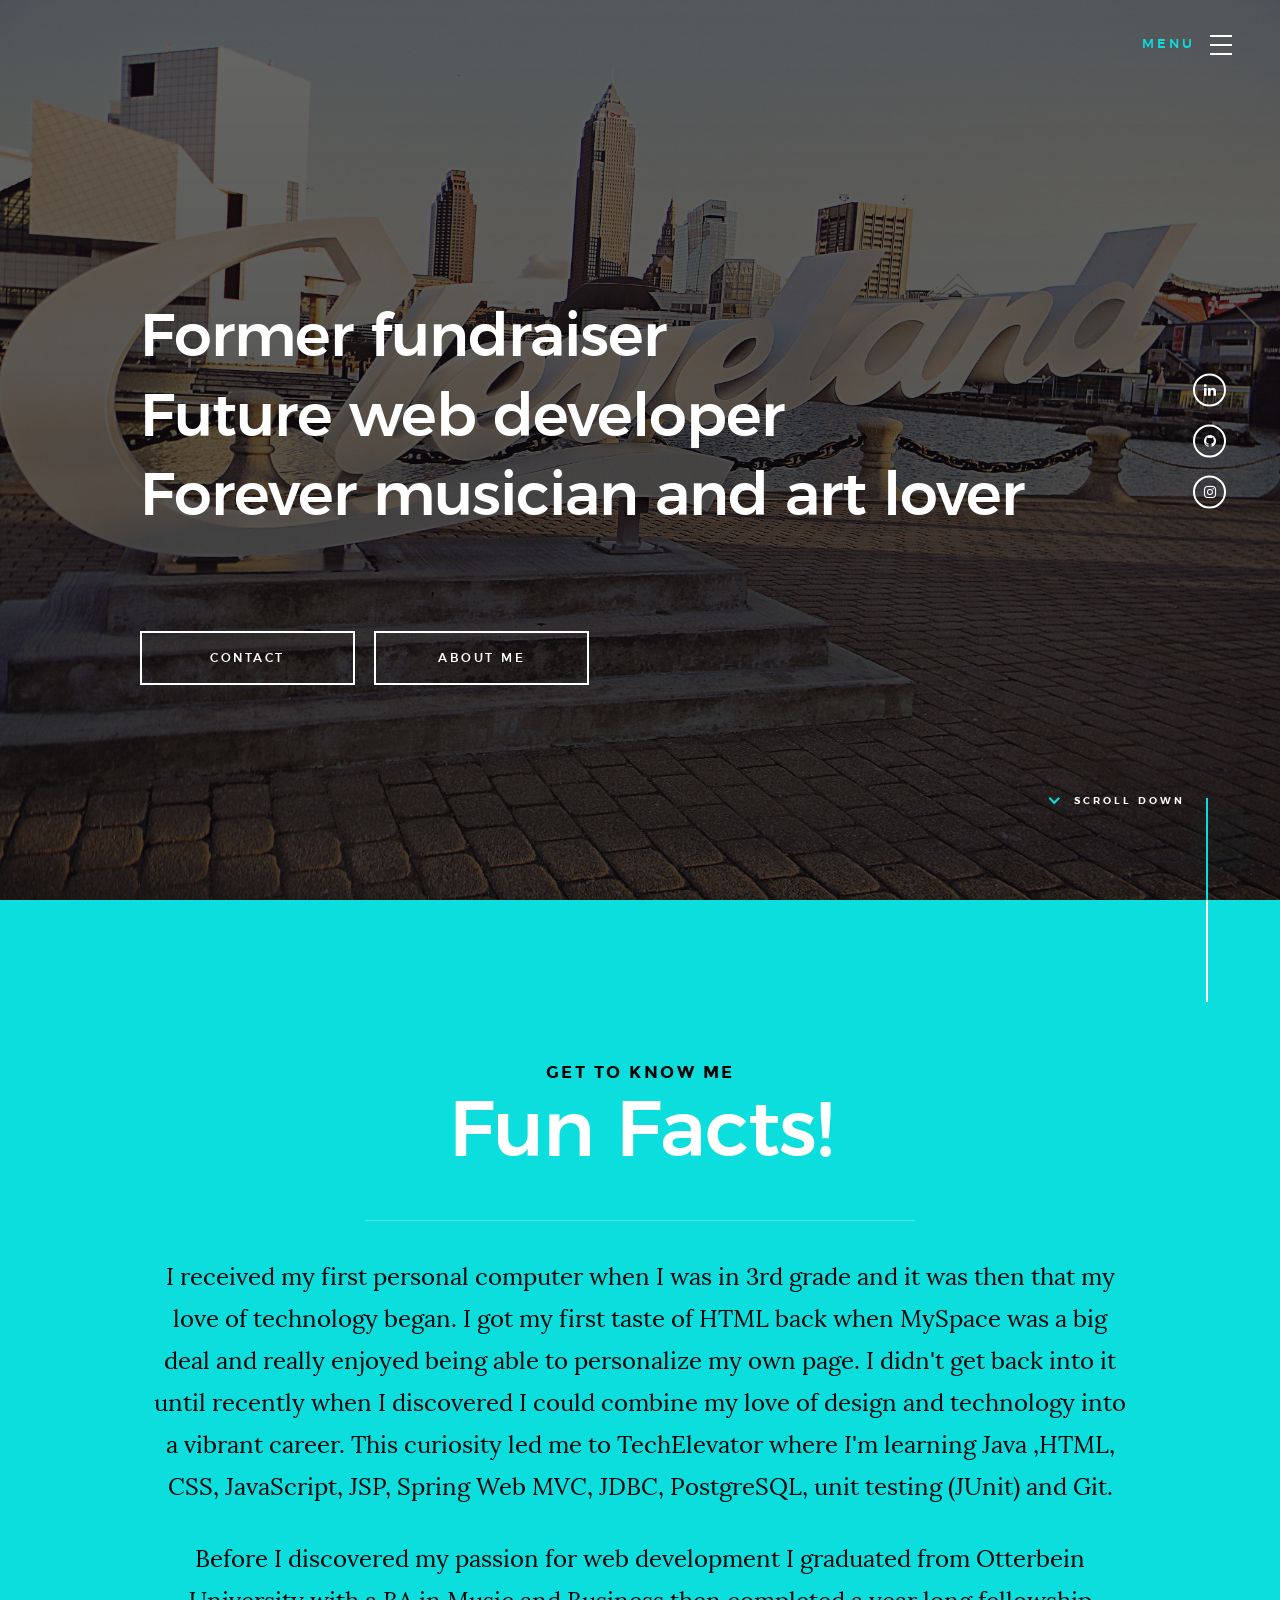
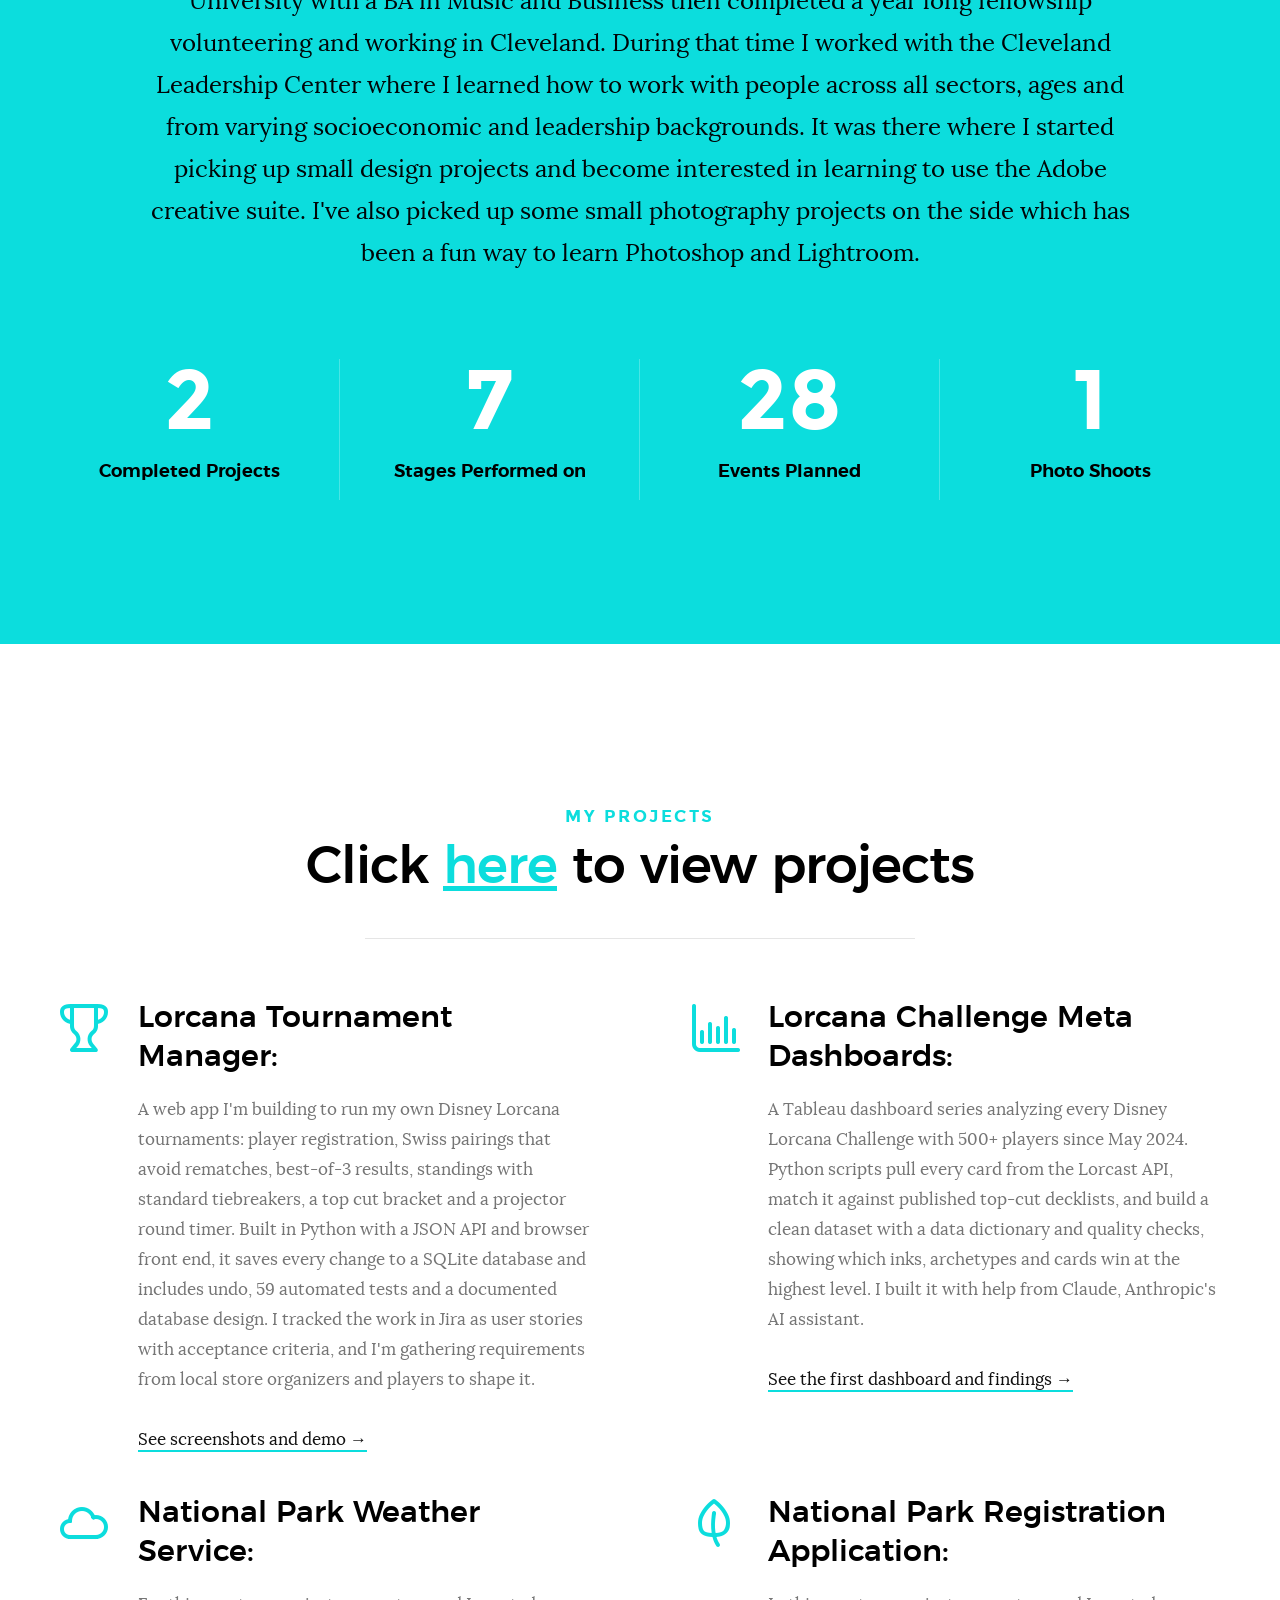
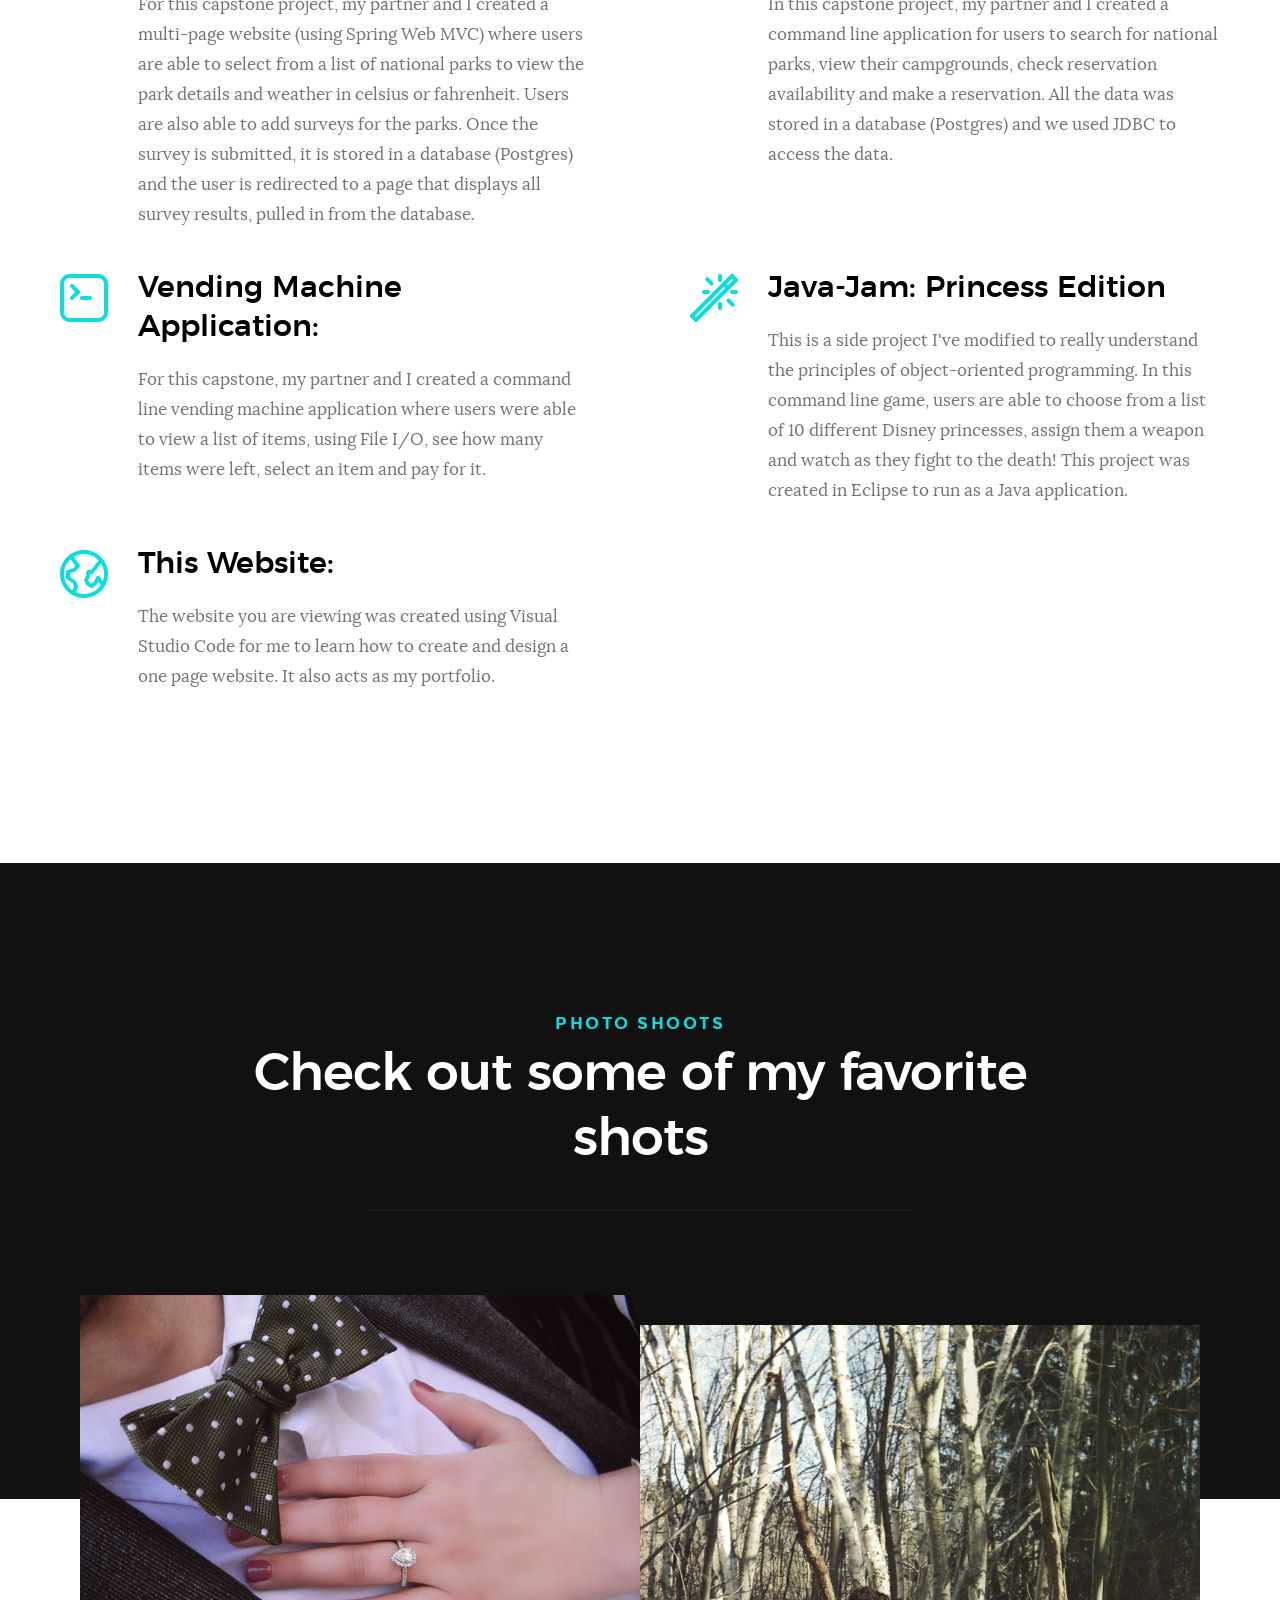
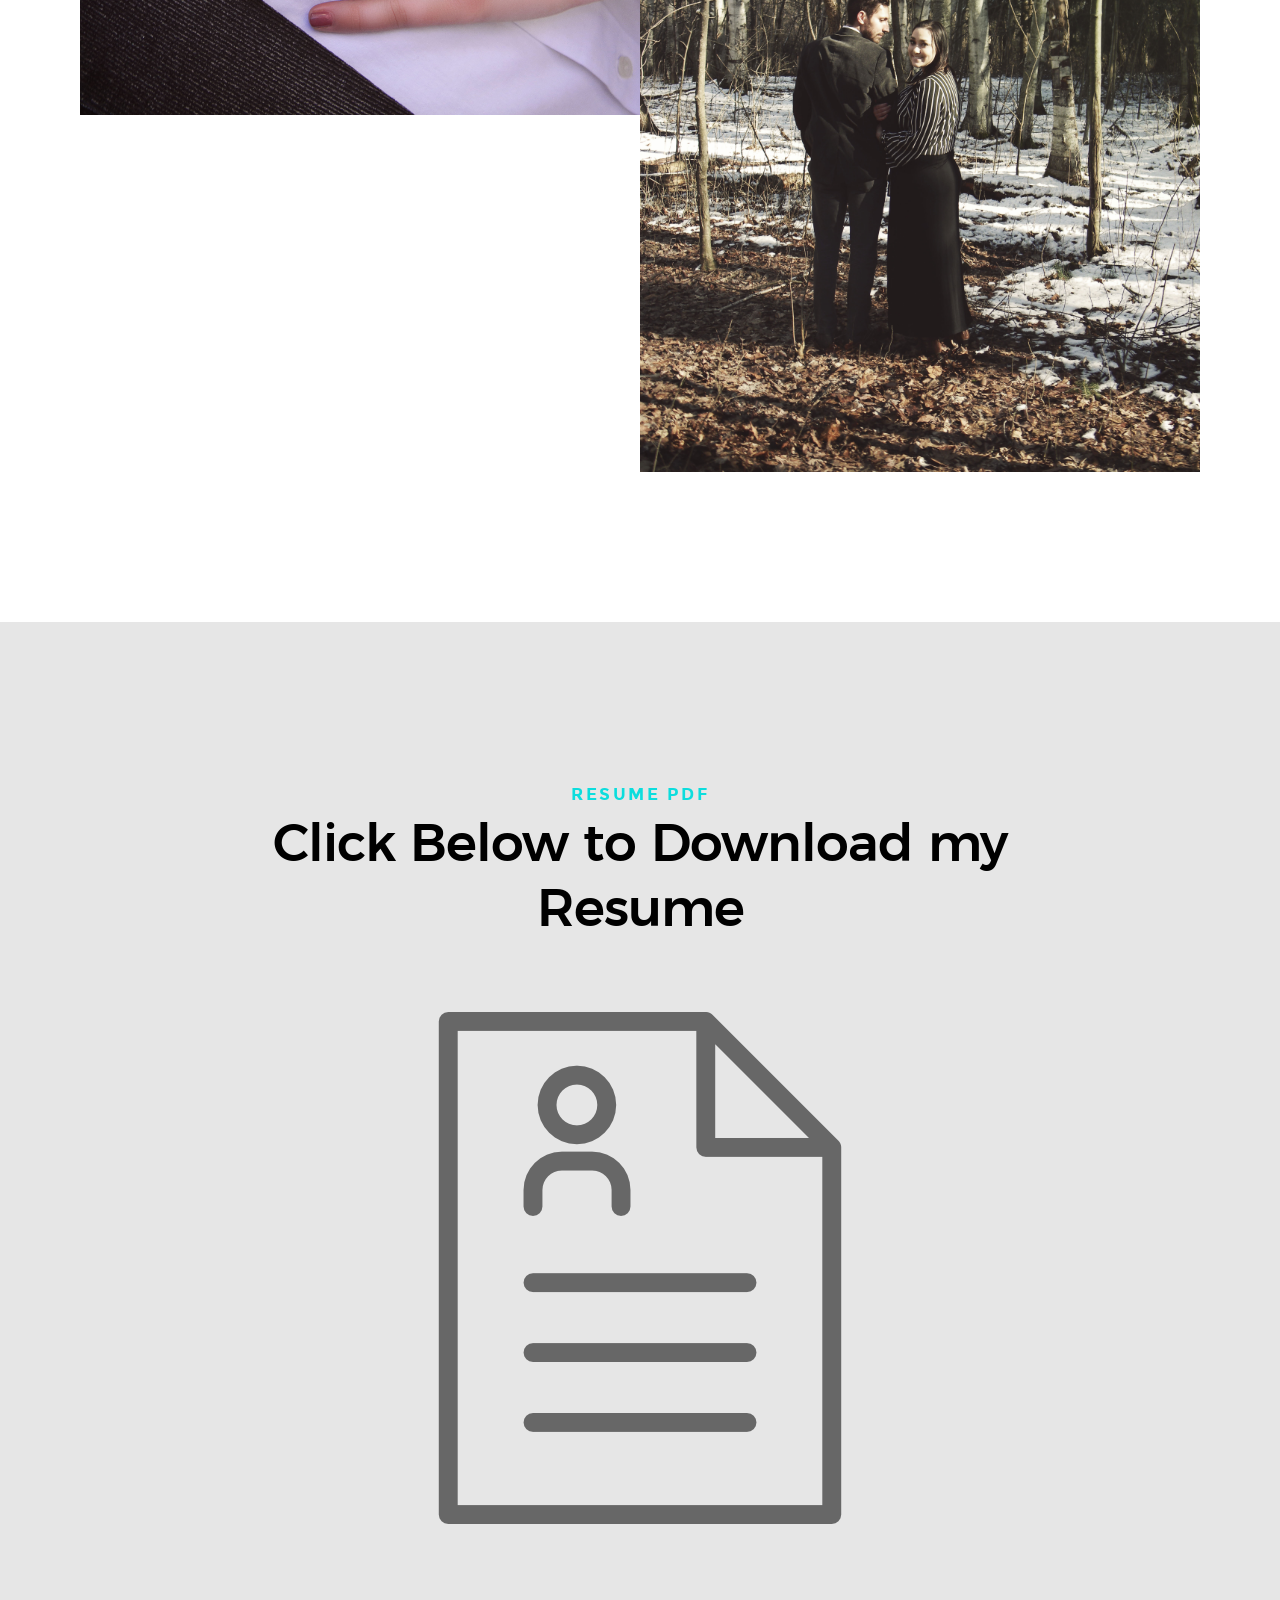
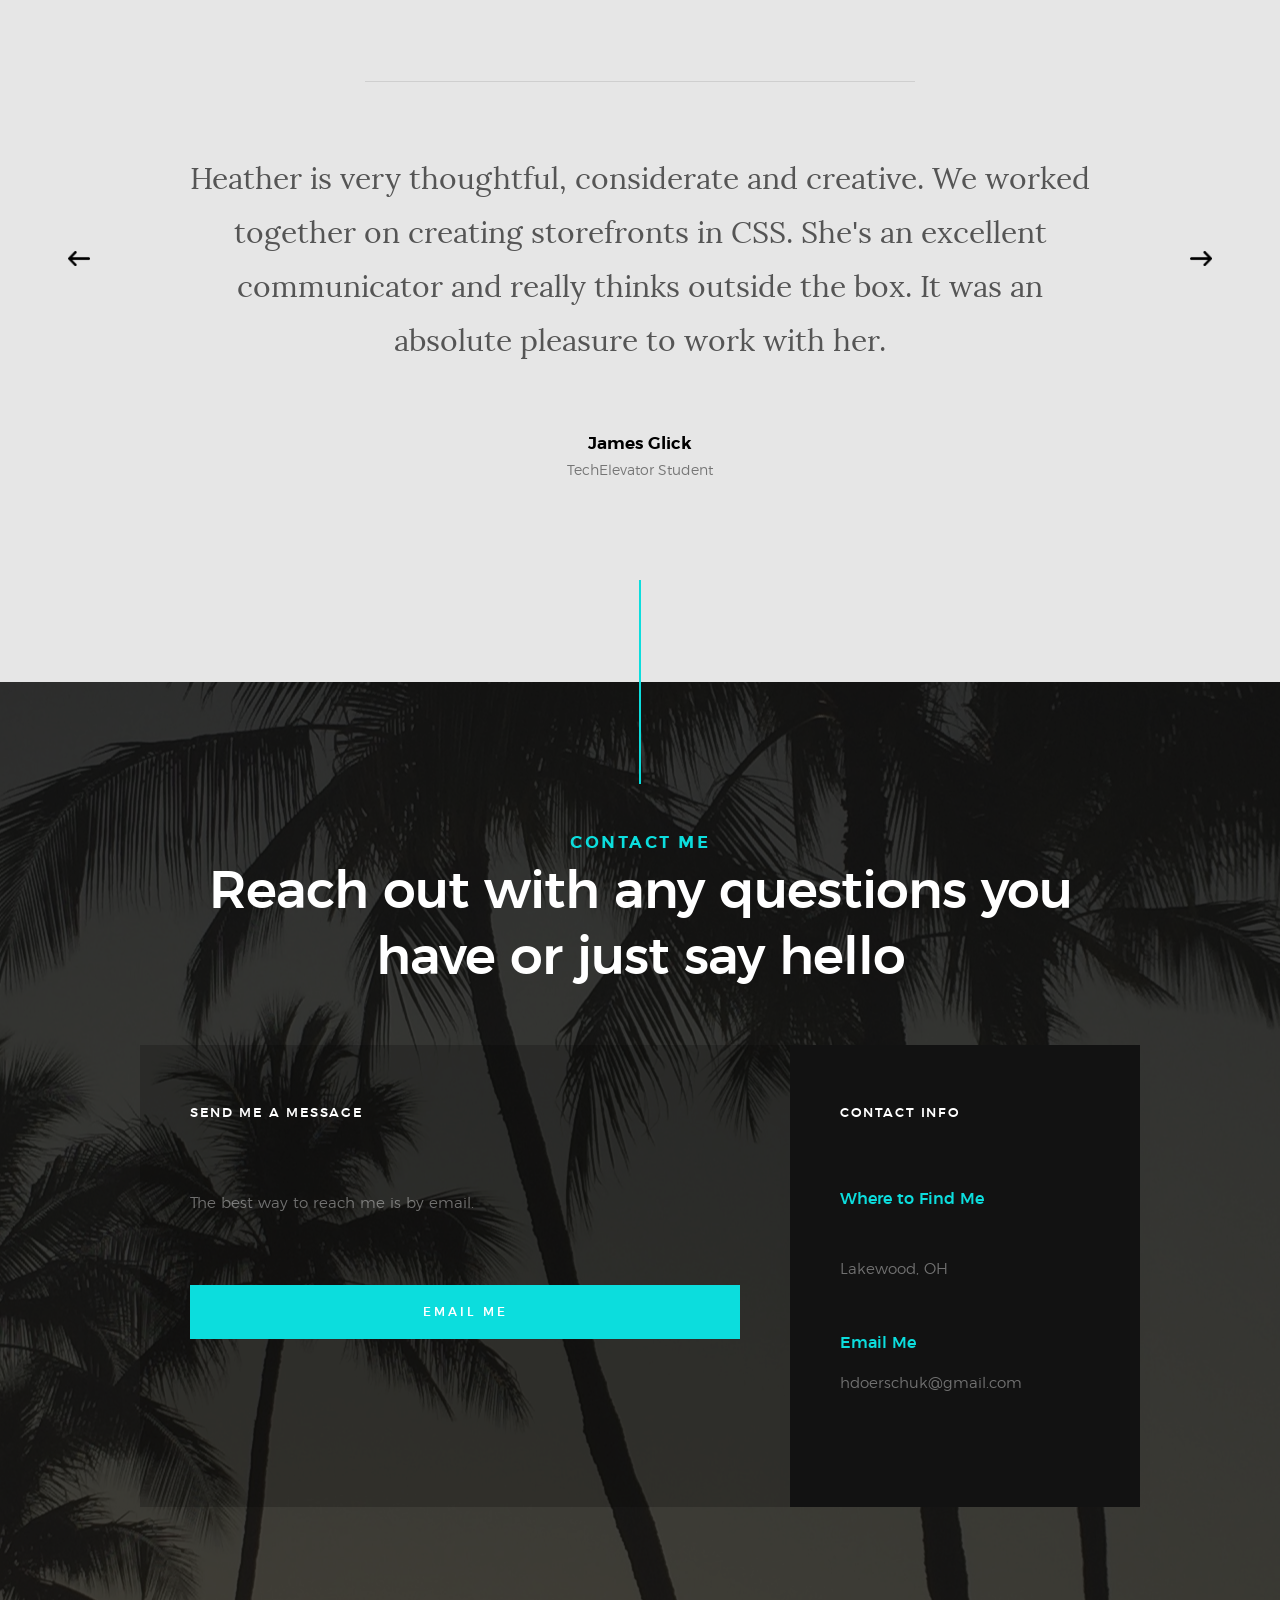
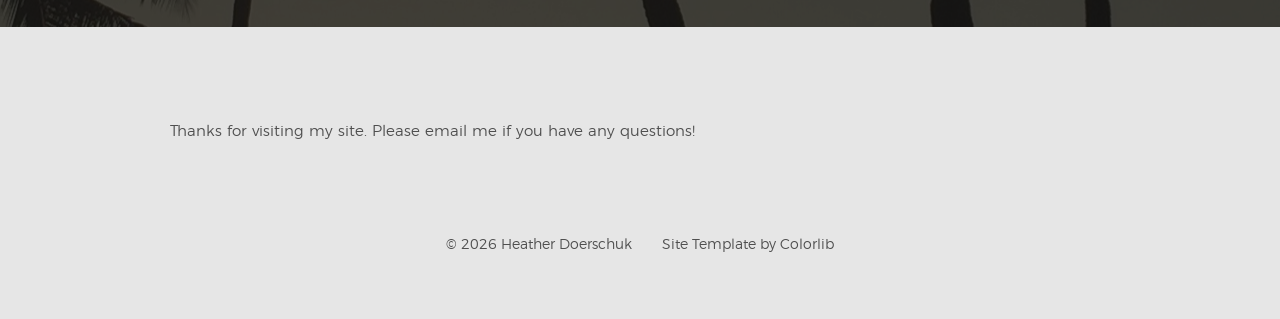
==== commit 87777d01: "Add Lorcana Tournament Manager project page with screenshots and demo - New page lorcana-tournament." ====
--- a/index.html
+++ b/index.html
@@ -215,12 +215,14 @@
                 </div>
                 <div class="service-text">
                     <h3 class="h2">Lorcana Tournament Manager:</h3>
-                    <p>A local web app for running Disney Lorcana store events: player registration, Swiss pairings that
-                        avoid rematches, best-of-3 results, standings with official tiebreakers, a top cut bracket and a
+                    <p>A web app I'm building to run my own Disney Lorcana tournaments: player registration, Swiss pairings
+                        that avoid rematches, best-of-3 results, standings with standard tiebreakers, a top cut bracket and a
                         projector round timer. Built in Python with a JSON API and browser front end, it saves every change
-                        to a SQLite database and includes undo, unit tests and a documented database design. I also ran
-                        user discovery with store organizers and tracked the work in Jira.
+                        to a SQLite database and includes undo, 59 automated tests and a documented database design. I tracked
+                        the work in Jira as user stories with acceptance criteria, and I'm gathering requirements from local
+                        store organizers and players to shape it.
                     </p>
+                    <p><a href="lorcana-tournament.html" class="project-link">See screenshots and demo &rarr;</a></p>
                 </div>
             </div>
 
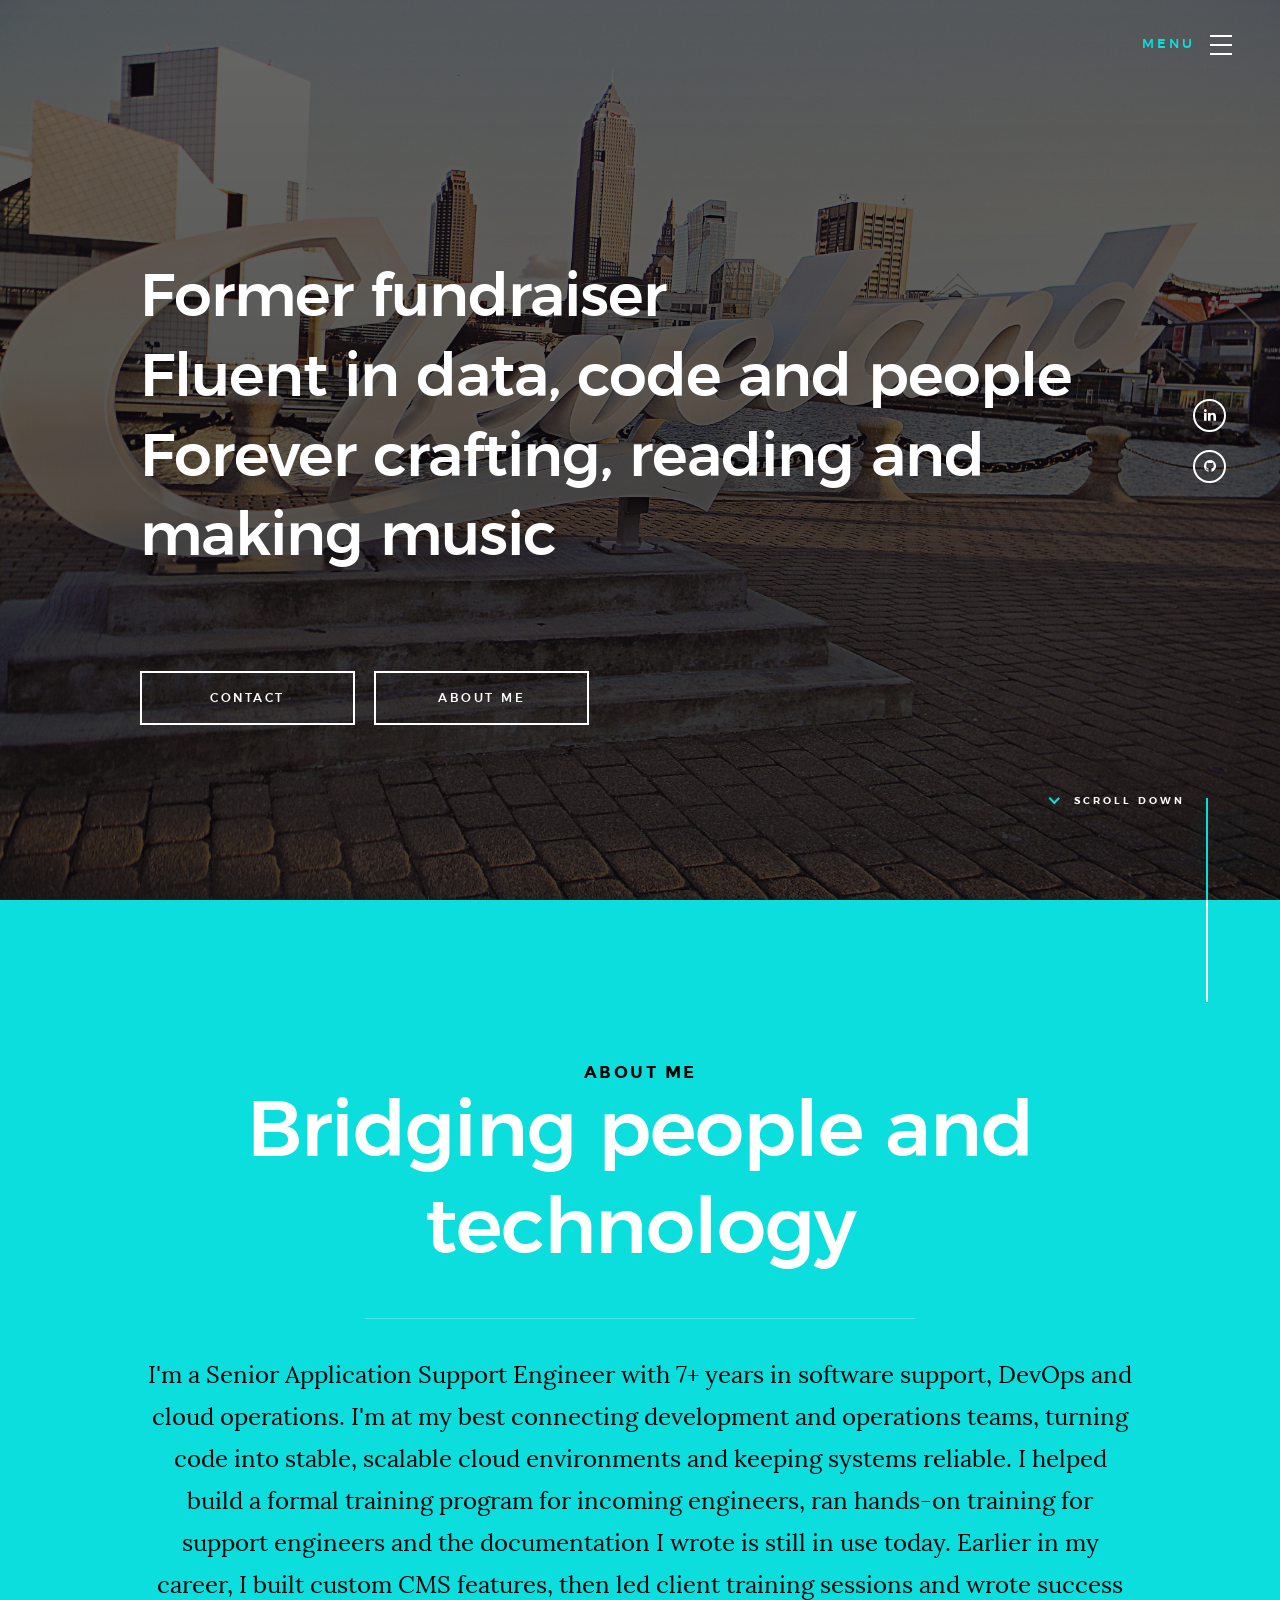
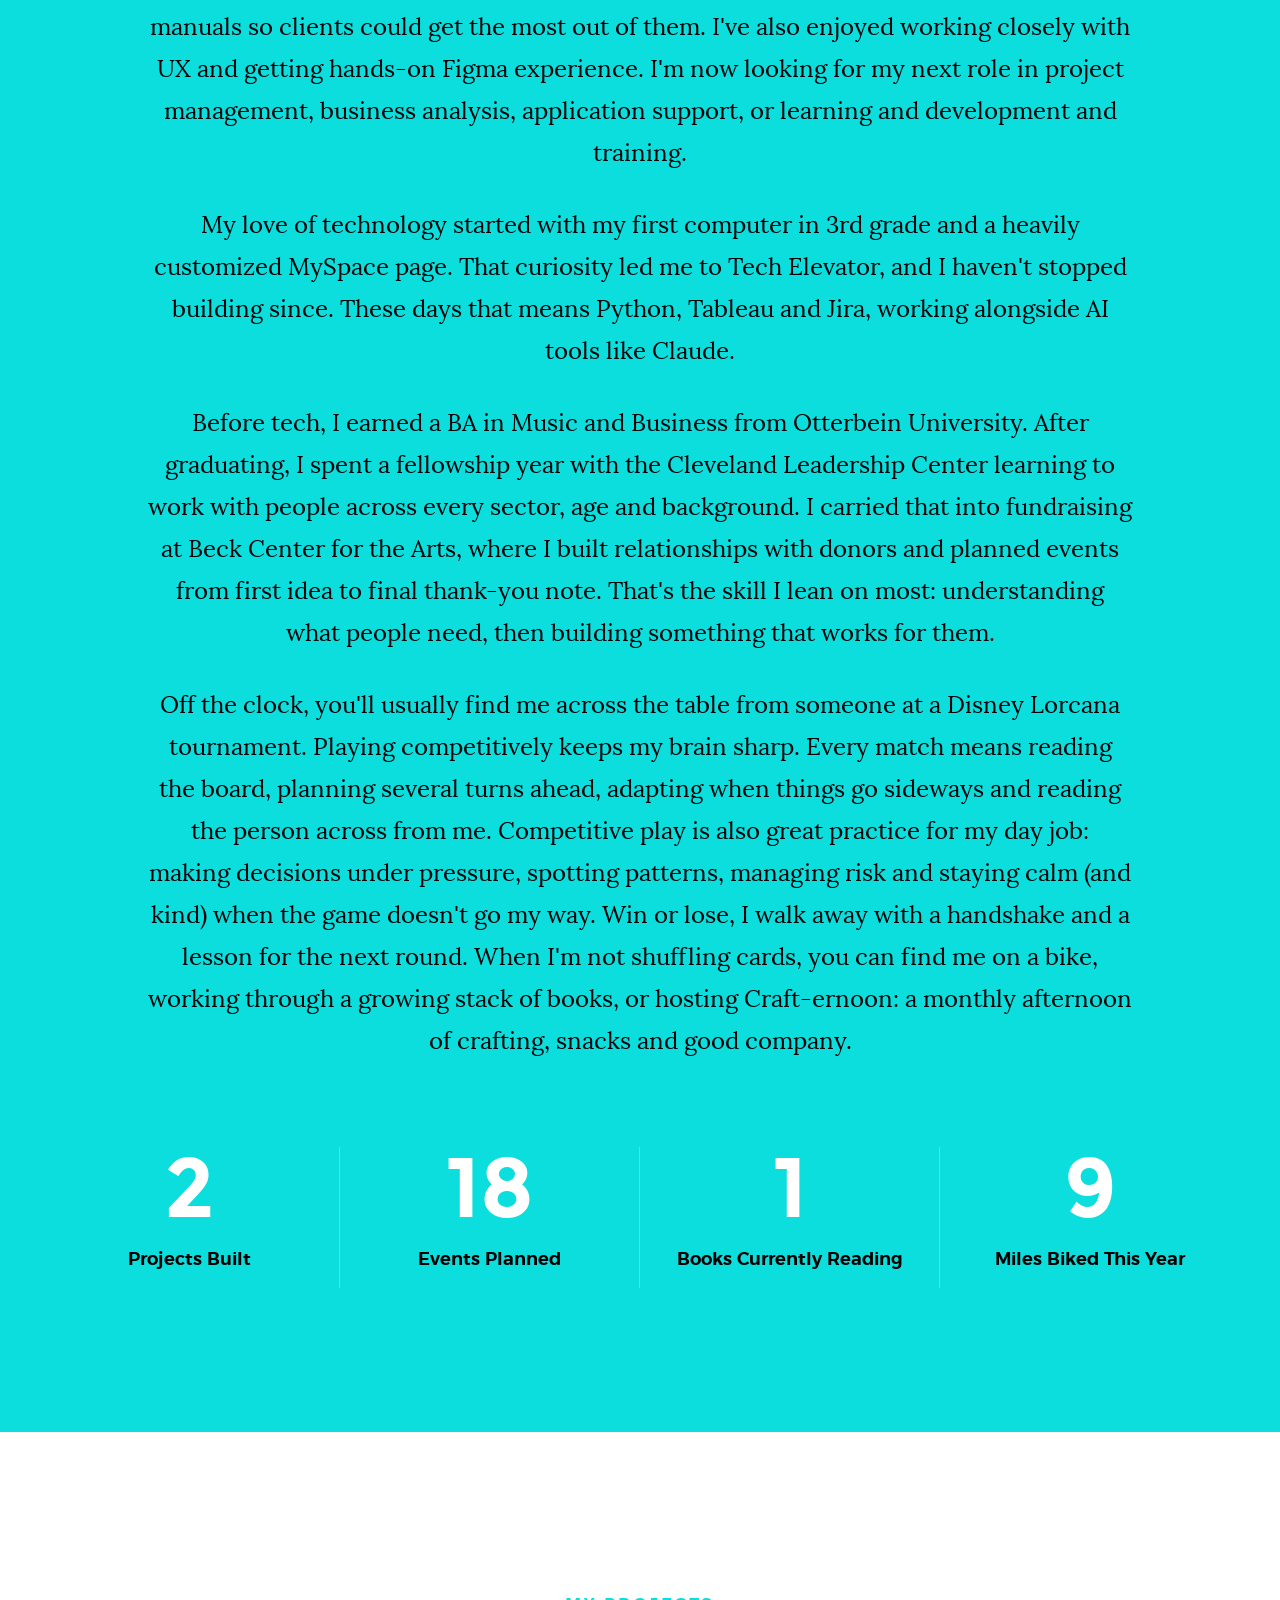
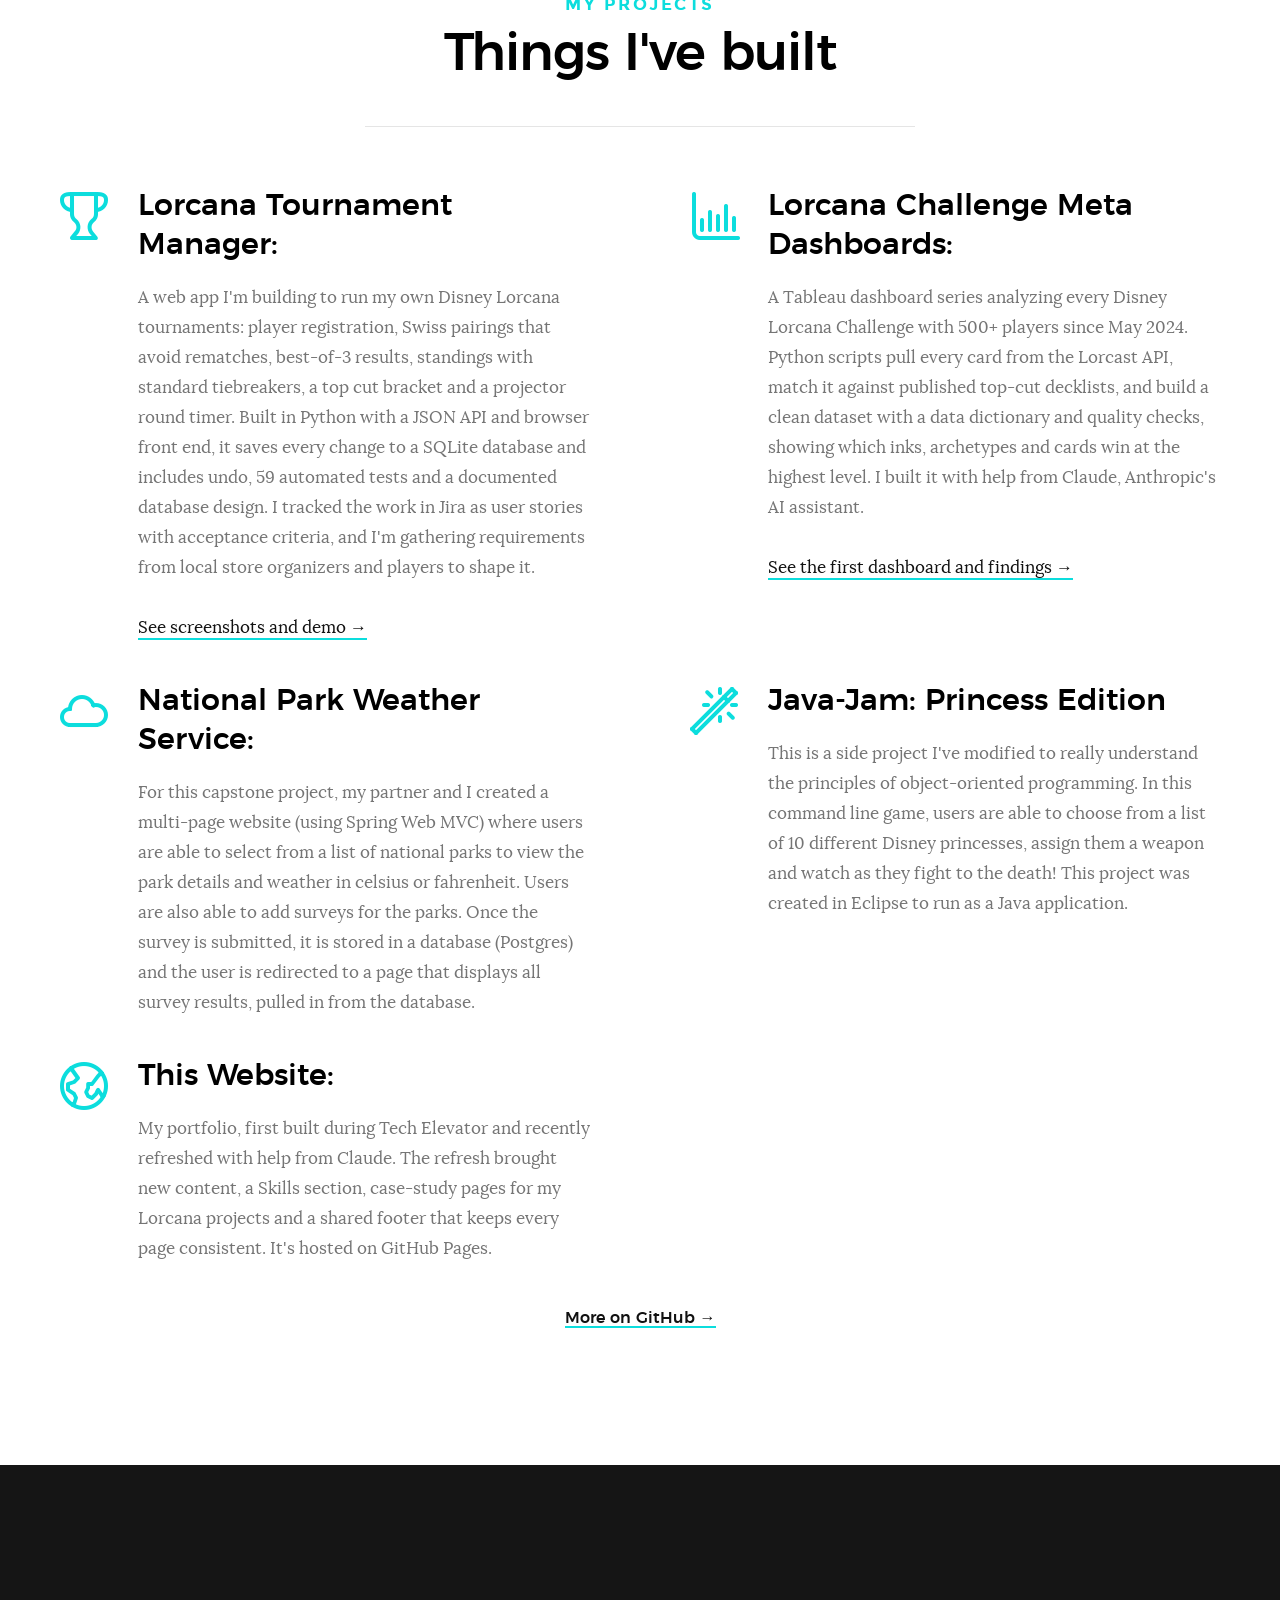
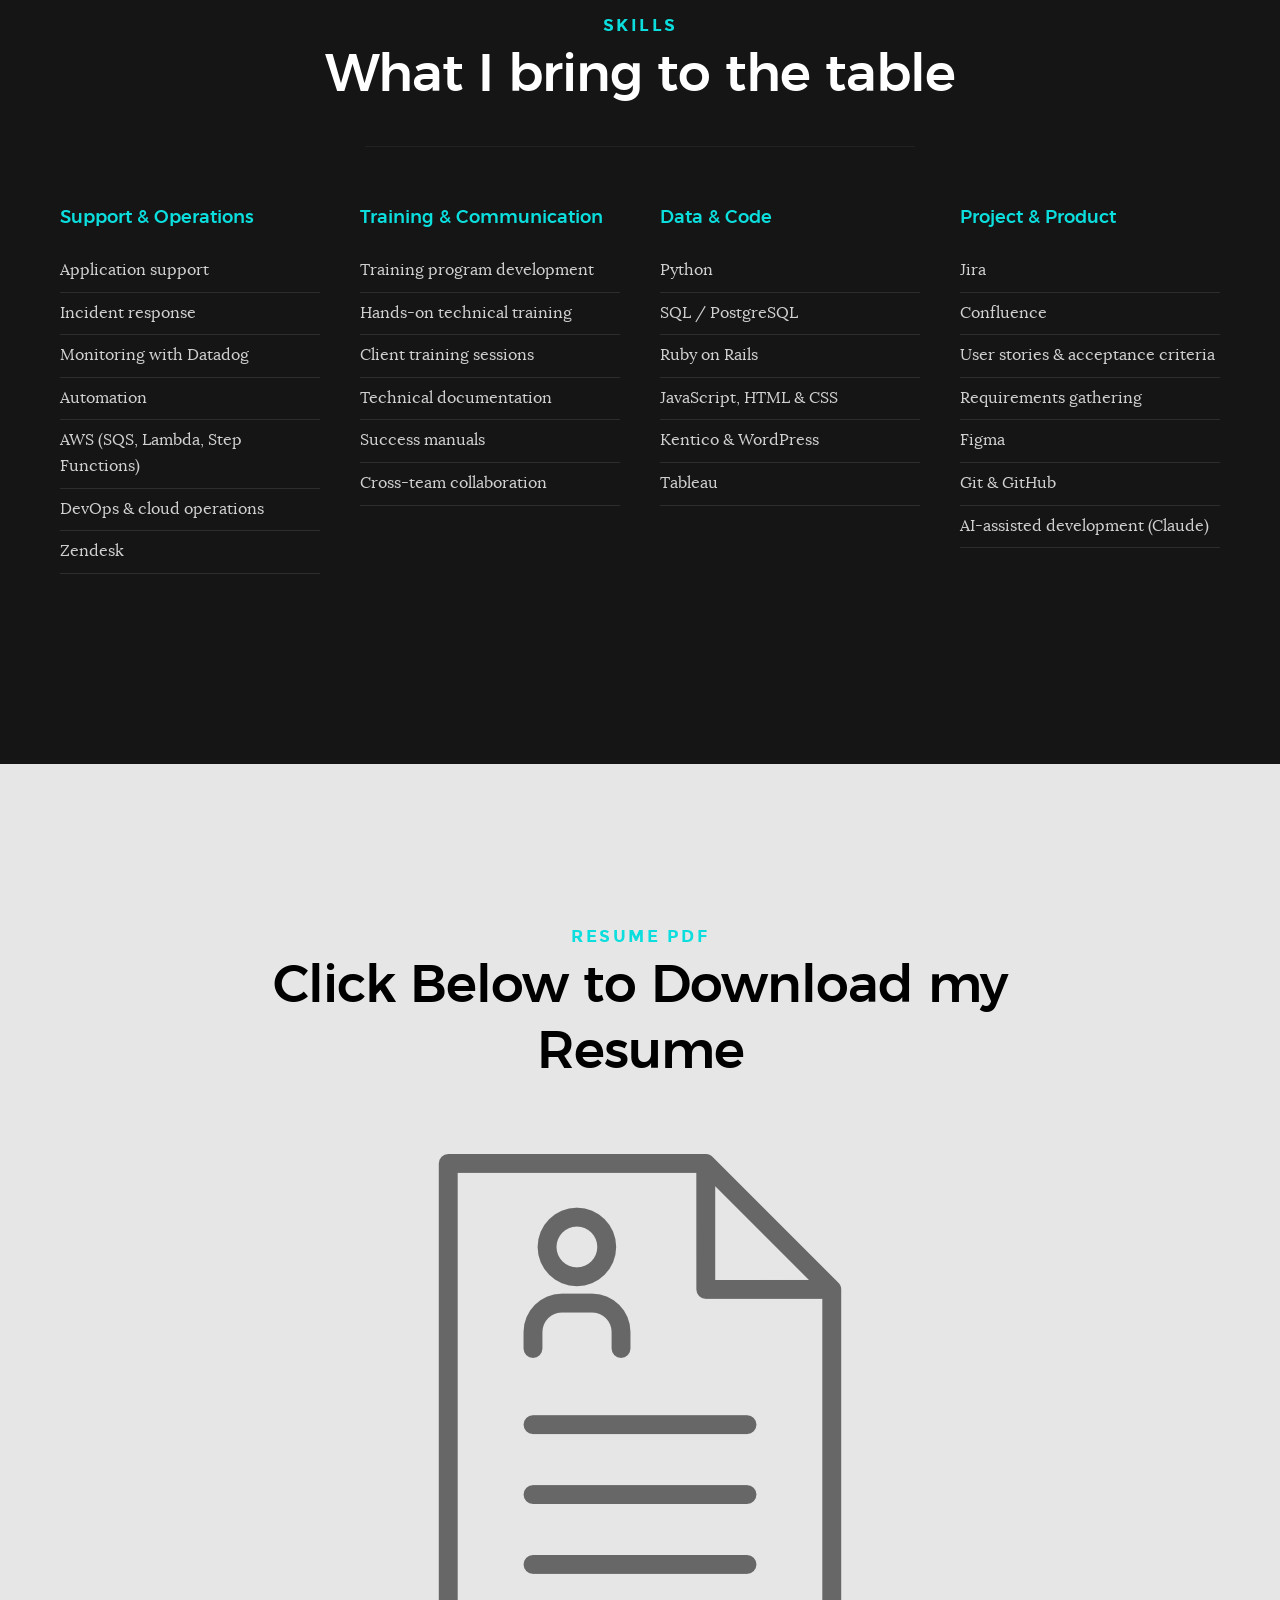
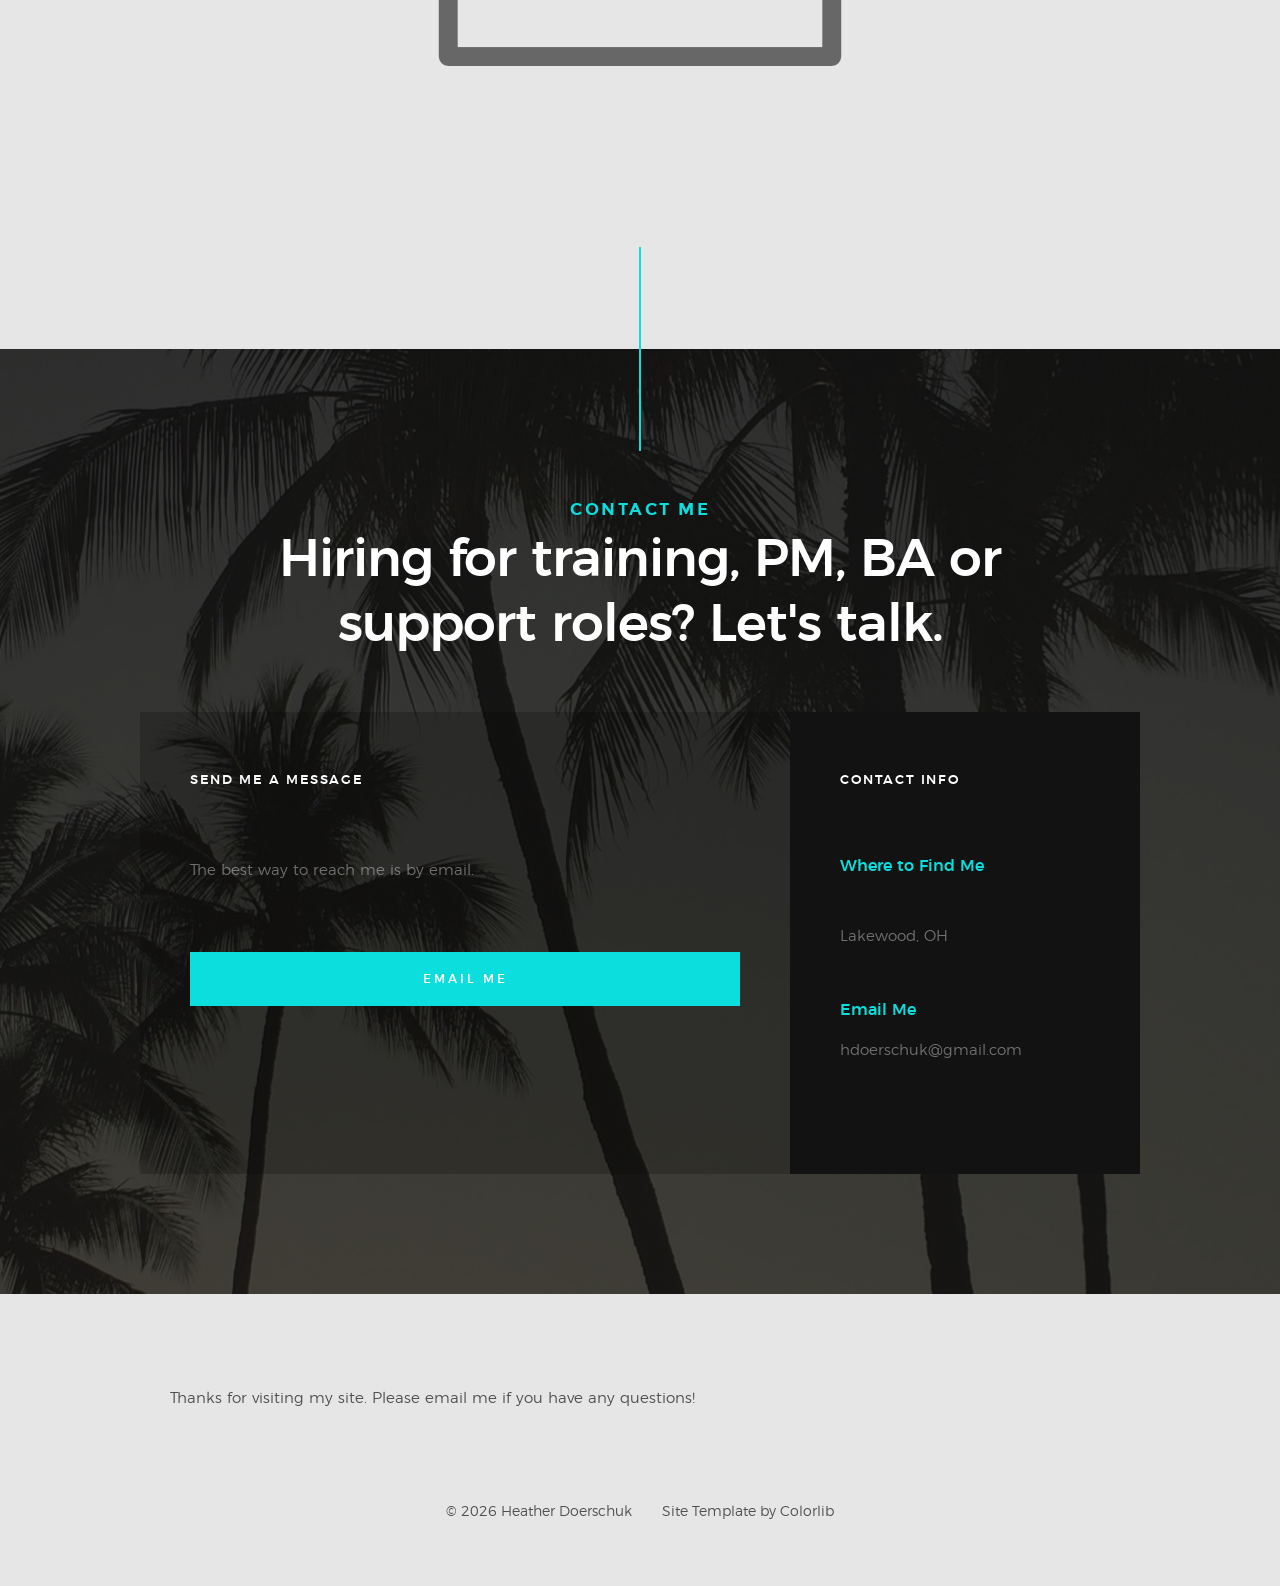
==== commit 45550e5a: "Refresh portfolio content for job search - New hero lines, About section and stats - Replace photo s" ====
--- a/index.html
+++ b/index.html
@@ -11,8 +11,17 @@
     ================================================== -->
     <meta charset="utf-8">
     <title>Heather Doerschuk | Portfolio</title>
-    <meta name="description" content="Portfolio of Heather Doerschuk: web development, design and photography.">
+    <meta name="description" content="Heather Doerschuk is a Senior Application Support Engineer with experience in training, cloud operations and data projects. See her projects, skills and resume.">
     <meta name="author" content="Heather Doerschuk">
+
+    <!-- link previews (LinkedIn, Slack, texts)
+    ================================================== -->
+    <meta property="og:type" content="website">
+    <meta property="og:url" content="https://hmdoor.github.io/">
+    <meta property="og:title" content="Heather Doerschuk | Portfolio">
+    <meta property="og:description" content="Senior Application Support Engineer with experience in training, cloud operations and data projects. See my projects, skills and resume.">
+    <meta property="og:image" content="https://hmdoor.github.io/images/129.jpg">
+    <meta name="twitter:card" content="summary_large_image">
 
     <!-- mobile specific metas
     ================================================== -->
@@ -59,7 +68,7 @@
                     <li class="current"><a class="smoothscroll"  href="#home" title="home">Home</a></li>
                     <li><a class="smoothscroll"  href="#about" title="about">About Me</a></li>
                     <li><a class="smoothscroll"  href="#services" title="services">Projects</a></li>
-                    <li><a class="smoothscroll"  href="#works" title="works">Photo Shoots</a></li>
+                    <li><a class="smoothscroll"  href="#skills" title="skills">Skills</a></li>
                     <li><a class="smoothscroll"  href="#contact" title="contact">Contact</a></li>
                 </ul>
     
@@ -100,8 +109,8 @@
 
                 <h1>
                     Former fundraiser<br>
-                    Future web developer<br>
-                    Forever musician and art lover<br>
+                    Fluent in data, code and people<br>
+                    Forever crafting, reading and making music<br>
                 </h1>
 
                 <div class="home-content__buttons">
@@ -133,9 +142,6 @@
             <li>
                 <a href="https://github.com/hmdoor"><i class="fa fa-github" aria-hidden="true"></i><span>GitHub</span></a>
             </li>
-            <li>
-                <a href="https://www.instagram.com/hmdoor/"><i class="fa fa-instagram" aria-hidden="true"></i><span>Instagram</span></a>
-            </li>
             
         </ul> 
         <!-- end home-social -->
@@ -149,22 +155,38 @@
 
         <div class="row section-header has-bottom-sep" data-aos="fade-up">
             <div class="col-full">
-                 <h3 class="subhead subhead--dark">Get to know me</h3> 
-                <h1 class="display-1 display-1--light">Fun Facts!</h1>
+                 <h3 class="subhead subhead--dark">About Me</h3>
+                <h1 class="display-1 display-1--light">Bridging people and technology</h1>
             </div>
         </div> <!-- end section-header -->
 
         <div class="row about-desc" data-aos="fade-up">
             <div class="col-full">
                 <p>
-                    I received my first personal computer when I was in 3rd grade and it was then that my love of technology began. I got my first taste of HTML back when MySpace was a big deal and 
-                    really enjoyed being able to personalize my own page. I didn't get back into it until recently when I discovered I could combine my love of design and technology 
-                    into a vibrant career. This curiosity led me to TechElevator where I'm learning Java ,HTML, CSS, JavaScript, JSP, Spring Web MVC, JDBC, PostgreSQL, unit testing (JUnit) and Git. 
-                 <div>   
-                    Before I discovered my passion for web development I graduated from Otterbein University with a BA in Music and Business then completed a year long fellowship volunteering and working in Cleveland. During that time I worked with 
-                    the Cleveland Leadership Center where I learned how to work with people across all sectors, ages and from varying socioeconomic and leadership backgrounds. It was there where I 
-                    started picking up small design projects and become interested in learning to use the Adobe creative suite. I've also picked up some small photography projects on the side which has been a fun way to learn Photoshop and Lightroom.
-                </div>
+                    I'm a Senior Application Support Engineer with 7+ years in software support, DevOps and cloud operations. I'm at my best connecting
+                    development and operations teams, turning code into stable, scalable cloud environments and keeping systems reliable. I helped build
+                    a formal training program for incoming engineers, ran hands-on training for support engineers and the documentation I wrote is still
+                    in use today. Earlier in my career, I built custom CMS features, then led client training sessions and wrote success manuals so clients
+                    could get the most out of them. I've also enjoyed working closely with UX and getting hands-on Figma experience. I'm now looking for my
+                    next role in project management, business analysis, application support, or learning and development and training.
+                </p>
+                <p>
+                    My love of technology started with my first computer in 3rd grade and a heavily customized MySpace page. That curiosity led me to
+                    Tech Elevator, and I haven't stopped building since. These days that means Python, Tableau and Jira, working alongside AI tools like Claude.
+                </p>
+                <p>
+                    Before tech, I earned a BA in Music and Business from Otterbein University. After graduating, I spent a fellowship year with the
+                    Cleveland Leadership Center learning to work with people across every sector, age and background. I carried that into fundraising at
+                    Beck Center for the Arts, where I built relationships with donors and planned events from first idea to final thank-you note. That's
+                    the skill I lean on most: understanding what people need, then building something that works for them.
+                </p>
+                <p>
+                    Off the clock, you'll usually find me across the table from someone at a Disney Lorcana tournament. Playing competitively keeps my
+                    brain sharp. Every match means reading the board, planning several turns ahead, adapting when things go sideways and reading the person
+                    across from me. Competitive play is also great practice for my day job: making decisions under pressure, spotting patterns, managing
+                    risk and staying calm (and kind) when the game doesn't go my way. Win or lose, I walk away with a handshake and a lesson for the next
+                    round. When I'm not shuffling cards, you can find me on a bike, working through a growing stack of books, or hosting Craft-ernoon:
+                    a monthly afternoon of crafting, snacks and good company.
                 </p>
             </div>
         </div> <!-- end about-desc -->
@@ -172,12 +194,8 @@
         <div class="row about-stats stats block-1-4 block-m-1-2 block-mob-full" data-aos="fade-up">
                 
             <div class="col-block stats__col ">
-                <div class="stats__count">6</div>
-                <h5>Completed Projects</h5>
-            </div>
-            <div class="col-block stats__col">
-                <div class="stats__count">20</div>
-                <h5>Stages Performed on</h5>
+                <div class="stats__count">5</div>
+                <h5>Projects Built</h5>
             </div>
             <div class="col-block stats__col">
                 <div class="stats__count">85</div>
@@ -185,7 +203,11 @@
             </div>
             <div class="col-block stats__col">
                 <div class="stats__count">3</div>
-                <h5>Photo Shoots</h5>
+                <h5>Books Currently Reading</h5>
+            </div>
+            <div class="col-block stats__col">
+                <div class="stats__count">40</div>
+                <h5>Miles Biked This Year</h5>
             </div>
            
 
@@ -203,7 +225,7 @@
         <div class="row section-header has-bottom-sep" data-aos="fade-up">
             <div class="col-full">
                 <h3 class="subhead">My Projects</h3>
-                <h1 class="display-2">Click <a href="https://github.com/hmdoor">here</a> to view projects</h1> 
+                <h1 class="display-2">Things I've built</h1>
             </div>
         </div> <!-- end section-header -->
 
@@ -258,32 +280,6 @@
 
             <div class="col-block service-item" data-aos="fade-up">
                 <div class="service-icon">
-                    <i class="icon-leaf"></i>
-                </div>
-                <div class="service-text">
-                    <h3 class="h2">National Park Registration Application:</h3>
-                    <p>In this capstone project, my partner and I created a command line application for users to 
-                        search for national parks, view their campgrounds, check reservation availability and make 
-                        a reservation. All the data was stored in a database (Postgres) and we used JDBC to access the data.
-                    </p>
-                </div>
-            </div>
-
-            <div class="col-block service-item" data-aos="fade-up">
-                <div class="service-icon">
-                    <i class="icon-terminal"></i>
-                </div>  
-                <div class="service-text">
-                    <h3 class="h2">Vending Machine Application:</h3>
-                    <p>For this capstone, my partner and I created a command line vending machine application where users
-                        were able to view a list of items, using File I/O, see how many items were left, select an item and pay 
-                        for it. 
-                    </p>
-                </div>
-            </div>
-
-            <div class="col-block service-item" data-aos="fade-up">
-                <div class="service-icon">
                     <i class="icon-wand"></i>
                 </div>
                 <div class="service-text">
@@ -301,197 +297,90 @@
                 </div>
                 <div class="service-text">
                     <h3 class="h2">This Website:</h3>
-                    <p>The website you are viewing was created using Visual Studio Code for me to learn how to create and 
-                        design a one page website. It also acts as my portfolio. 
+                    <p>My portfolio, first built during Tech Elevator and recently refreshed with help from Claude. The refresh
+                        brought new content, a Skills section, case-study pages for my Lorcana projects and a shared footer
+                        that keeps every page consistent. It's hosted on GitHub Pages.
                     </p>
                 </div>
             </div>
 
         </div> <!-- end services-list -->
 
+        <div class="row projects-more" data-aos="fade-up">
+            <div class="col-full">
+                <a href="https://github.com/hmdoor">More on GitHub &rarr;</a>
+            </div>
+        </div>
+
     </section> <!-- end s-services -->
 
 
-    <!-- works
-    ================================================== -->
-    <section id='works' class="s-works">
-
-        <div class="intro-wrap">
-                
-            <div class="row section-header has-bottom-sep light-sep" data-aos="fade-up">
-                <div class="col-full">
-                    <h3 class="subhead">Photo Shoots</h3>
-                    <h1 class="display-2 display-2--light">Check out some of my favorite shots</h1>
-                </div>
-            </div> <!-- end section-header -->
-
-        </div> <!-- end intro-wrap -->
-
-        <div class="row works-content">
-            <div class="col-full masonry-wrap">
-                <div class="masonry">
-    
-                    <div class="masonry__brick" data-aos="fade-up">
-                        <div class="item-folio">
-                                
-                            <div class="item-folio__thumb">
-                               <a href="" class="thumb-link" title="Nose2nose" data-size="1050x700"> 
-                                    <img src="images/portfolio/Phone6.jpg" 
-                                        srcset="images/portfolio/Phone6.jpg 1x, images/portfolio/Phone6.jpg 2x" alt="">
-                                </a>
-                            </div>
-    
-                          <div class="item-folio__text">
-                                <h3 class="item-folio__title">
-                                    J&J Engagement
-                                </h3>
-                                <p class="item-folio__cat">
-                                </p> 
-                            </div>
-    
-                            <div class="item-folio__caption">
-                               <!-- <p>Vero molestiae sed aut natus excepturi. Et tempora numquam. Temporibus iusto quo.Unde dolorem corrupti neque nisi.</p> -->
-                            </div>
-    
-                        </div>
-                    </div> <!-- end masonry__brick -->
-
-                    <div class="masonry__brick" data-aos="fade-up">
-                        <div class="item-folio">
-                                
-                            <div class="item-folio__thumb">
-                                <a href="" class="thumb-link" title="LookingDown" data-size="1050x700">
-                                    <img src="images/portfolio/Phone7.jpg" 
-                                         srcset="images/portfolio/Phone7.jpg 1x, images/portfolio/Phone7.jpg 2x" alt="">
-                                </a>
-                            </div>
-    
-                            <div class="item-folio__text">
-                                <h3 class="item-folio__title">
-                                    J&J Engagement
-                                </h3>
-                                <p class="item-folio__cat">
-                                   
-                                </p>
-                            </div>
-    
-                            <div class="item-folio__caption">
-                                <!-- <p>Vero molestiae sed aut natus excepturi. Et tempora numquam. Temporibus iusto quo.Unde dolorem corrupti neque nisi.</p> -->
-                            </div>
-    
-                        </div>
-                    </div> <!-- end masonry__brick -->
-    
-                    <div class="masonry__brick" data-aos="fade-up">
-                        <div class="item-folio">
-                                
-                            <div class="item-folio__thumb">
-                                <a href="" class="thumb-link" title="The Ring" data-size="1050x700">
-                                    <img src="images/portfolio/119.jpg"
-                                         srcset="images/portfolio/119.jpg 1x, images/portfolio/119.jpg 2x" alt="">
-                                </a>
-                            </div>
-    
-                            <div class="item-folio__text">
-                                <h3 class="item-folio__title">
-                                    J&J Engagement
-                                </h3>
-                                <p class="item-folio__cat">
-                                    
-                                </p>
-                            </div>
-    
-                            <div class="item-folio__caption">
-                               <!-- <p>Vero molestiae sed aut natus excepturi. Et tempora numquam. Temporibus iusto quo.Unde dolorem corrupti neque nisi.</p> -->
-                            </div>
-    
-                        </div>
-                    </div> <!-- end masonry__brick -->
-    
-                    <div class="masonry__brick" data-aos="fade-up">
-                        <div class="item-folio">
-                                
-                            <div class="item-folio__thumb">
-                                <a href="" class="thumb-link" title="Walking" data-size="1050x700">
-                                    <img src="images/portfolio/DSCN1594-2.jpg" 
-                                         srcset="images/portfolio/DSCN1594-2.jpg 1x, images/portfolio/DSCN1594-2.jpg 2x" alt="">
-                                </a>
-                            </div>
-    
-                            <div class="item-folio__text">
-                                <h3 class="item-folio__title">
-                                    J&J Engagement
-                                </h3>
-                                <p class="item-folio__cat">
-                                   
-                                </p>
-                            </div>
-    
-                            <div class="item-folio__caption">
-                               <!-- <p>Vero molestiae sed aut natus excepturi. Et tempora numquam. Temporibus iusto quo.Unde dolorem corrupti neque nisi.</p> -->
-                            </div>
-    
-                        </div>
-                    </div> <!-- end masonry__brick -->
-
-                    <div class="masonry__brick" data-aos="fade-up">
-                        <div class="item-folio">
-                                
-                            <div class="item-folio__thumb">
-                                <a href="" class="thumb-link" title="Trees" data-size="1050x700">
-                                    <img src="images/portfolio/106.jpg" 
-                                         srcset="images/portfolio/106.jpg 1x, images/portfolio/106.jpg 2x" alt="">
-                                </a>
-                            </div>
-    
-                            <div class="item-folio__text">
-                                <h3 class="item-folio__title">
-                                    J&J Engagement
-                                </h3>
-                                <p class="item-folio__cat">
-                                   
-                                </p>
-                            </div>
-    
-                            <div class="item-folio__caption">
-                               <!--  <p>Vero molestiae sed aut natus excepturi. Et tempora numquam. Temporibus iusto quo.Unde dolorem corrupti neque nisi.</p> -->
-                            </div>
-    
-                        </div>
-                    </div> <!-- end masonry__brick -->
-    
-                    <div class="masonry__brick" data-aos="fade-up">
-                        <div class="item-folio">
-                                
-                            <div class="item-folio__thumb">
-                                <a href="" class="thumb-link" title="Palmeira" data-size="1050x700">
-                                    <img src="images/portfolio/IMG_8363-2.jpg"
-                                         srcset="images/portfolio/IMG_8363-2.jpg 1x, images/portfolio/IMG_8363-2.jpg 2x" alt="">
-                                </a>
-                            </div>
-    
-                            <div class="item-folio__text">
-                                <h3 class="item-folio__title">
-                                    Golden Birthday Glam Shoot
-                                </h3>
-                                <p class="item-folio__cat">
-                                   
-                                </p>
-                            </div>
-    
-                            <div class="item-folio__caption">
-                               <!-- <p>Vero molestiae sed aut natus excepturi. Et tempora numquam. Temporibus iusto quo.Unde dolorem corrupti neque nisi.</p> -->
-                            </div>
-    
-                        </div>
-                    </div> <!-- end masonry__brick -->
-
-                </div> <!-- end masonry -->
-            </div> <!-- end col-full -->
-        </div> <!-- end works-content -->
-
-    </section> <!-- end s-works -->
-
+    <!-- skills
+    ================================================== -->
+    <section id='skills' class="s-skills">
+
+        <div class="row section-header has-bottom-sep light-sep" data-aos="fade-up">
+            <div class="col-full">
+                <h3 class="subhead">Skills</h3>
+                <h1 class="display-2 display-2--light">What I bring to the table</h1>
+            </div>
+        </div> <!-- end section-header -->
+
+        <div class="row skills-list block-1-4 block-m-1-2 block-mob-full" data-aos="fade-up">
+
+            <div class="col-block skills__col">
+                <h3>Support &amp; Operations</h3>
+                <ul>
+                    <li>Application support</li>
+                    <li>Incident response</li>
+                    <li>Monitoring with Datadog</li>
+                    <li>Automation</li>
+                    <li>AWS (SQS, Lambda, Step Functions)</li>
+                    <li>DevOps &amp; cloud operations</li>
+                    <li>Zendesk</li>
+                </ul>
+            </div>
+
+            <div class="col-block skills__col">
+                <h3>Training &amp; Communication</h3>
+                <ul>
+                    <li>Training program development</li>
+                    <li>Hands-on technical training</li>
+                    <li>Client training sessions</li>
+                    <li>Technical documentation</li>
+                    <li>Success manuals</li>
+                    <li>Cross-team collaboration</li>
+                </ul>
+            </div>
+
+            <div class="col-block skills__col">
+                <h3>Data &amp; Code</h3>
+                <ul>
+                    <li>Python</li>
+                    <li>SQL / PostgreSQL</li>
+                    <li>Ruby on Rails</li>
+                    <li>JavaScript, HTML &amp; CSS</li>
+                    <li>Kentico &amp; WordPress</li>
+                    <li>Tableau</li>
+                </ul>
+            </div>
+
+            <div class="col-block skills__col">
+                <h3>Project &amp; Product</h3>
+                <ul>
+                    <li>Jira</li>
+                    <li>Confluence</li>
+                    <li>User stories &amp; acceptance criteria</li>
+                    <li>Requirements gathering</li>
+                    <li>Figma</li>
+                    <li>Git &amp; GitHub</li>
+                    <li>AI-assisted development (Claude)</li>
+                </ul>
+            </div>
+
+        </div> <!-- end skills-list -->
+
+    </section> <!-- end s-skills -->
 
     <!-- clients
     ================================================== -->
@@ -515,7 +404,8 @@
             </div> <!-- end col-full -->
         </div> <!-- end clients-outer -->
 
-        <div class="row clients-testimonials" data-aos="fade-up">
+        <!-- testimonials hidden for now: replace with recent quotes from coworkers, then remove "hidden" -->
+        <div class="row clients-testimonials" data-aos="fade-up" hidden>
             <div class="col-full">
                 <div class="testimonials">
 
@@ -573,7 +463,7 @@
         <div class="row section-header" data-aos="fade-up">
             <div class="col-full">
                 <h3 class="subhead">Contact Me</h3>
-                <h1 class="display-2 display-2--light">Reach out with any questions you have or just say hello</h1>
+                <h1 class="display-2 display-2--light">Hiring for training, PM, BA or support roles? Let's talk.</h1>
             </div>
         </div>
 
@@ -609,23 +499,6 @@
                         </p>
                     </div>
 
-                   <!-- <ul class="contact-social">
-                        <li>
-                            <a href="#"><i class="fa fa-facebook" aria-hidden="true"></i></a>
-                        </li>
-                        <li>
-                            <a href="#"><i class="fa fa-twitter" aria-hidden="true"></i></a>
-                        </li>
-                        <li>
-                            <a href="#"><i class="fa fa-instagram" aria-hidden="true"></i></a>
-                        </li>
-                        <li>
-                            <a href="#"><i class="fa fa-behance" aria-hidden="true"></i></a>
-                        </li>
-                        <li>
-                            <a href="#"><i class="fa fa-dribbble" aria-hidden="true"></i></a>
-                        </li> -->
-                    </ul> <!-- end contact-social -->
 
                 </div> <!-- end contact-info -->
             </div> <!-- end contact-secondary -->
--- a/css/main.css
+++ b/css/main.css
@@ -3628,5 +3628,53 @@
     color: #0CDDDD;
 }
 
+/* "More on GitHub" link under the project cards */
+.projects-more {
+    text-align: center;
+}
+.projects-more a {
+    font-family: "montserrat-medium", sans-serif;
+    font-size: 1.6rem;
+    color: #111111;
+    border-bottom: 2px solid #0CDDDD;
+}
+.projects-more a:hover,
+.projects-more a:focus {
+    color: #0CDDDD;
+}
+
+/* skills section (replaces the old photo shoots section) */
+.s-skills {
+    background-color: #151515;
+    padding-top: 15rem;
+    padding-bottom: 12rem;
+}
+.s-skills .section-header .subhead {
+    color: #0CDDDD;
+}
+.skills-list {
+    margin-top: 6rem;
+}
+.skills__col {
+    padding-bottom: 4rem;
+}
+.skills__col h3 {
+    color: #0CDDDD;
+    font-size: 1.8rem;
+    margin-top: 0;
+    margin-bottom: 2rem;
+}
+.skills__col ul {
+    list-style: none;
+    margin-left: 0;
+}
+.skills__col li {
+    color: rgba(255, 255, 255, 0.8);
+    font-size: 1.6rem;
+    line-height: 1.6;
+    padding: .8rem 0;
+    border-bottom: 1px solid rgba(255, 255, 255, 0.1);
+}
+
 
 /*# sourceMappingURL=main.css.map */
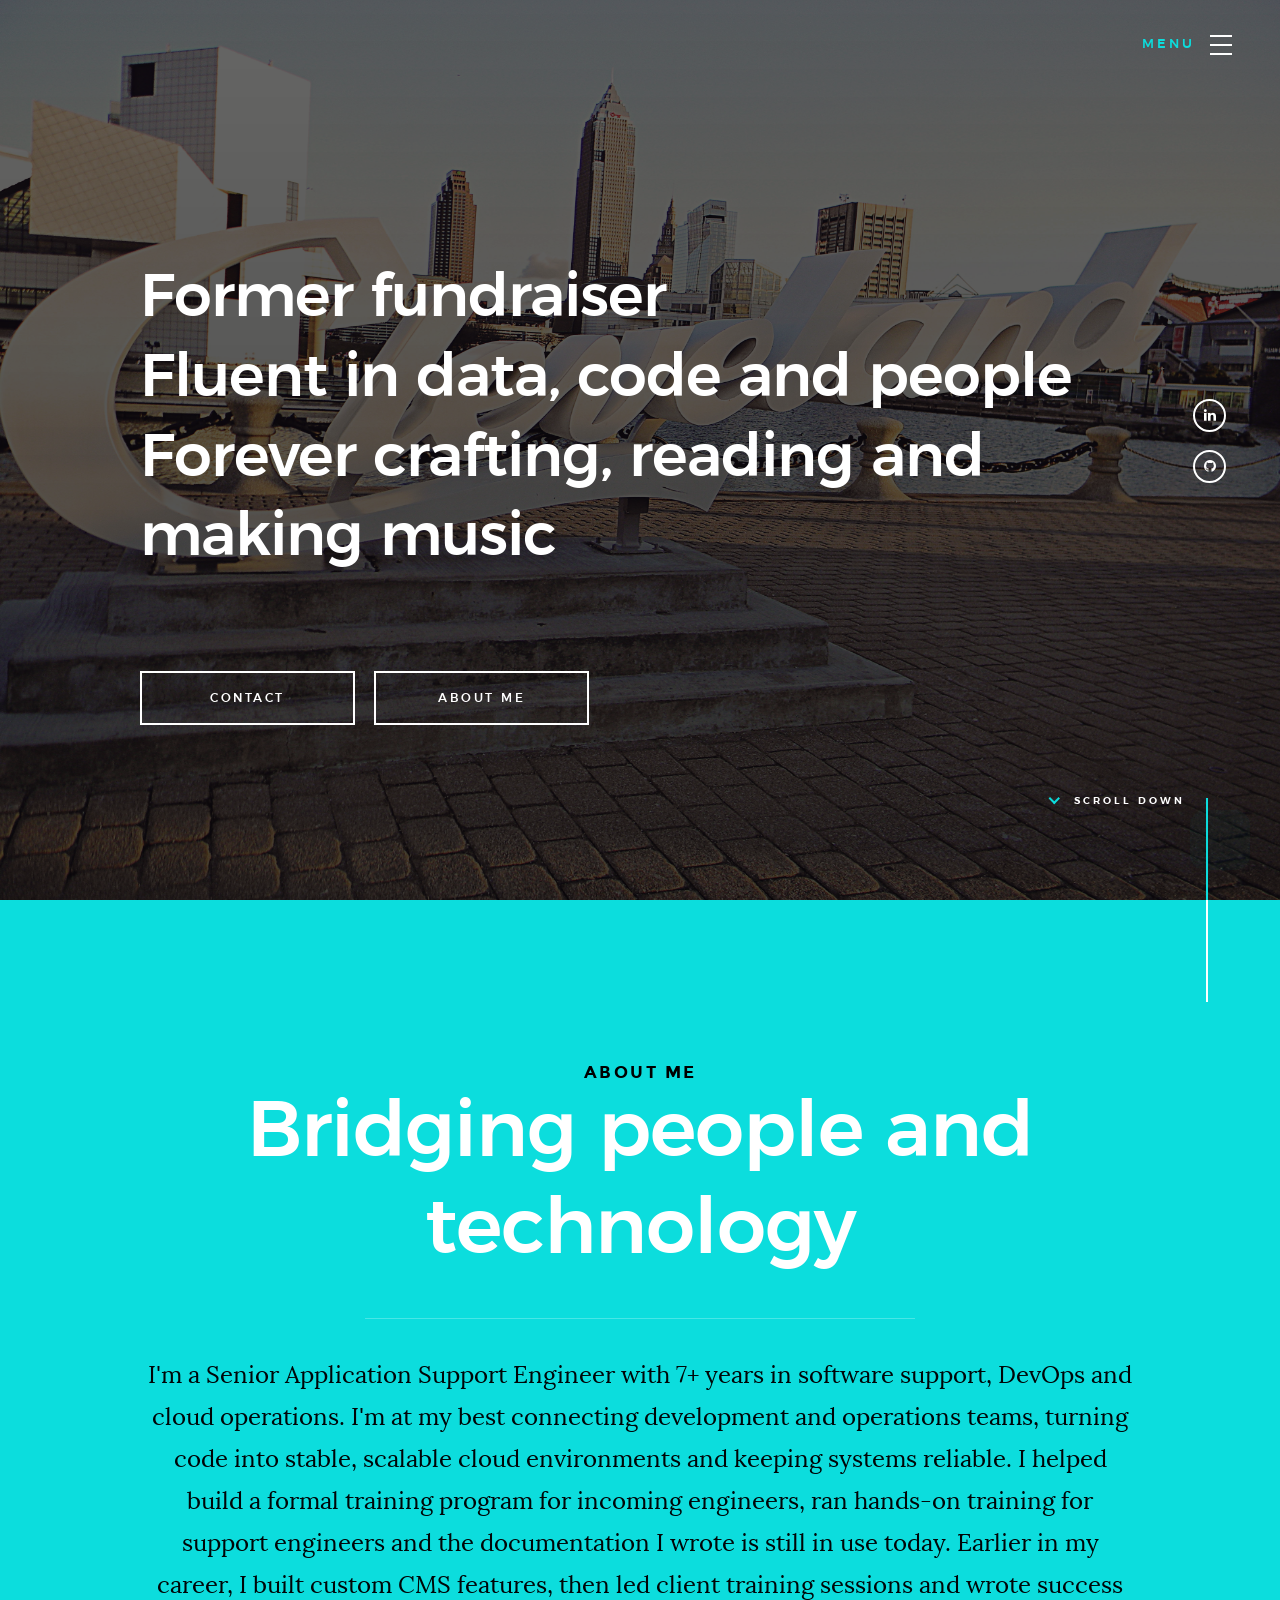
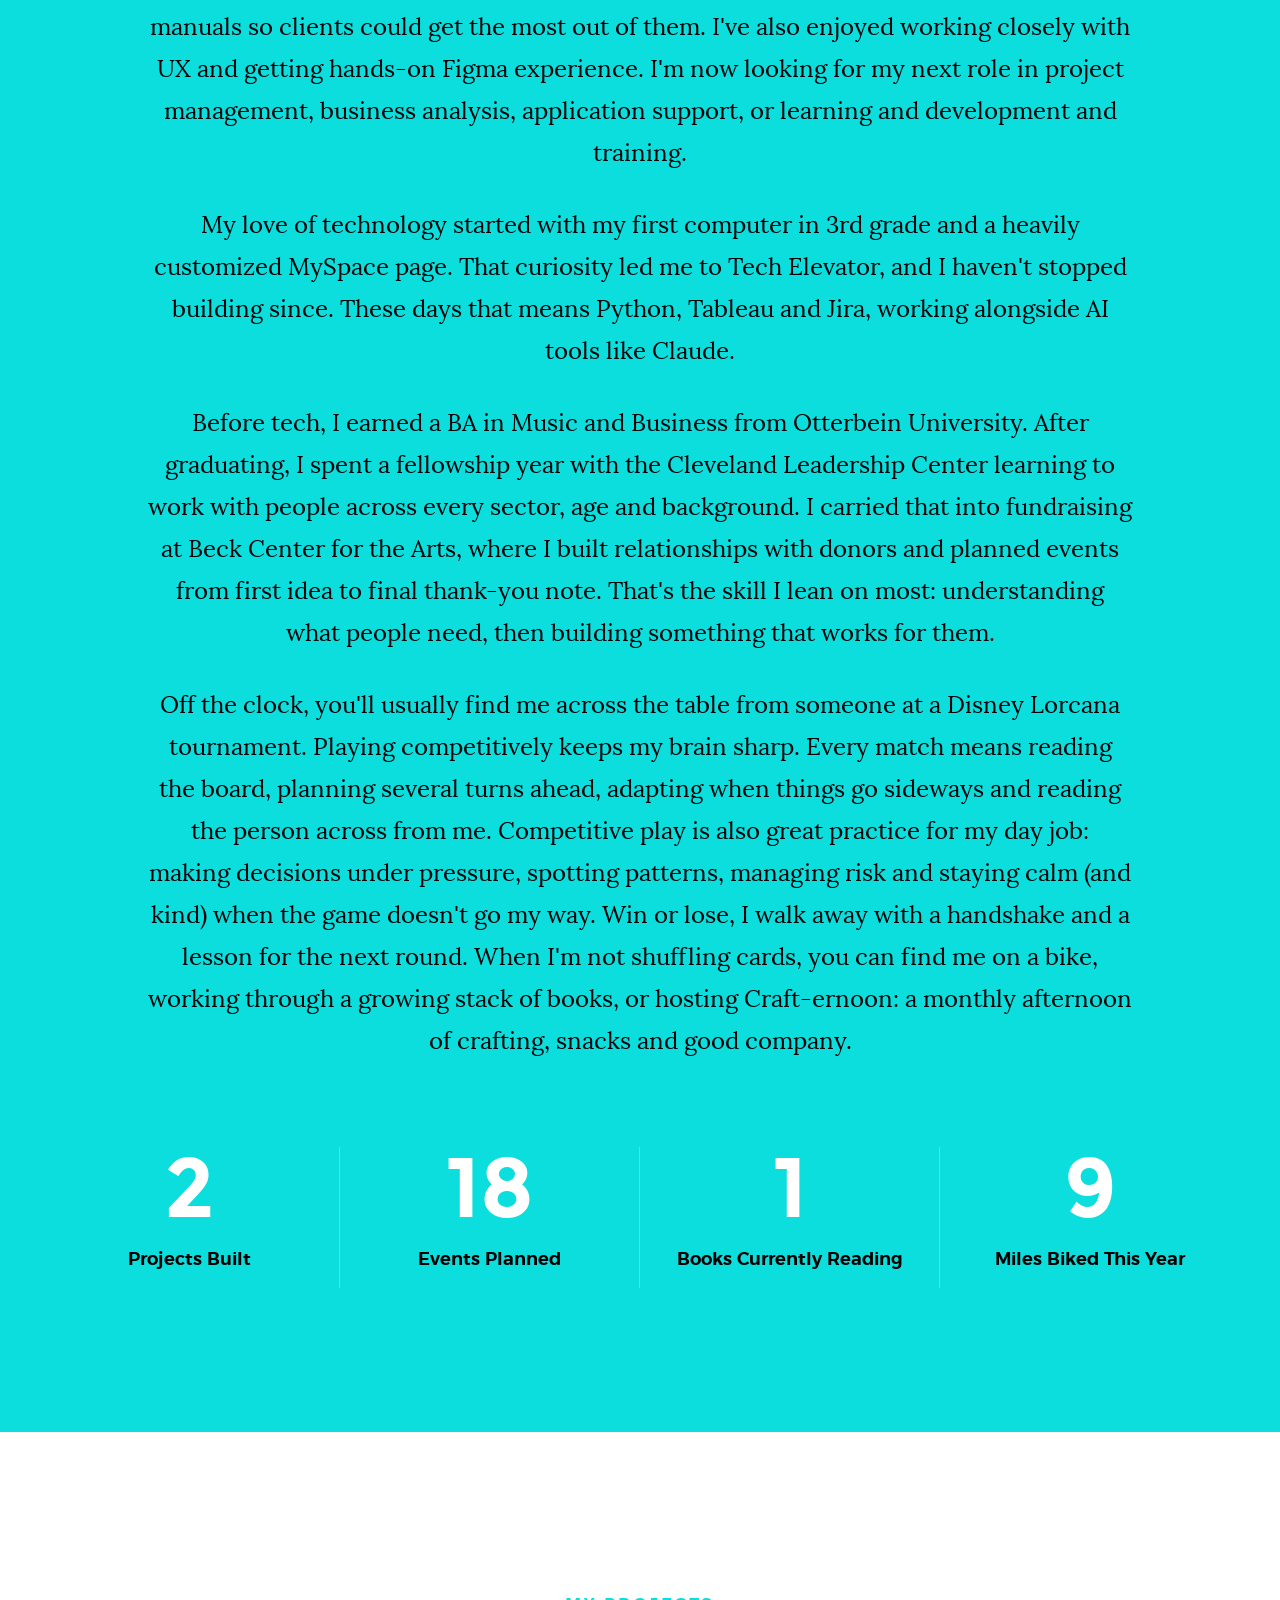
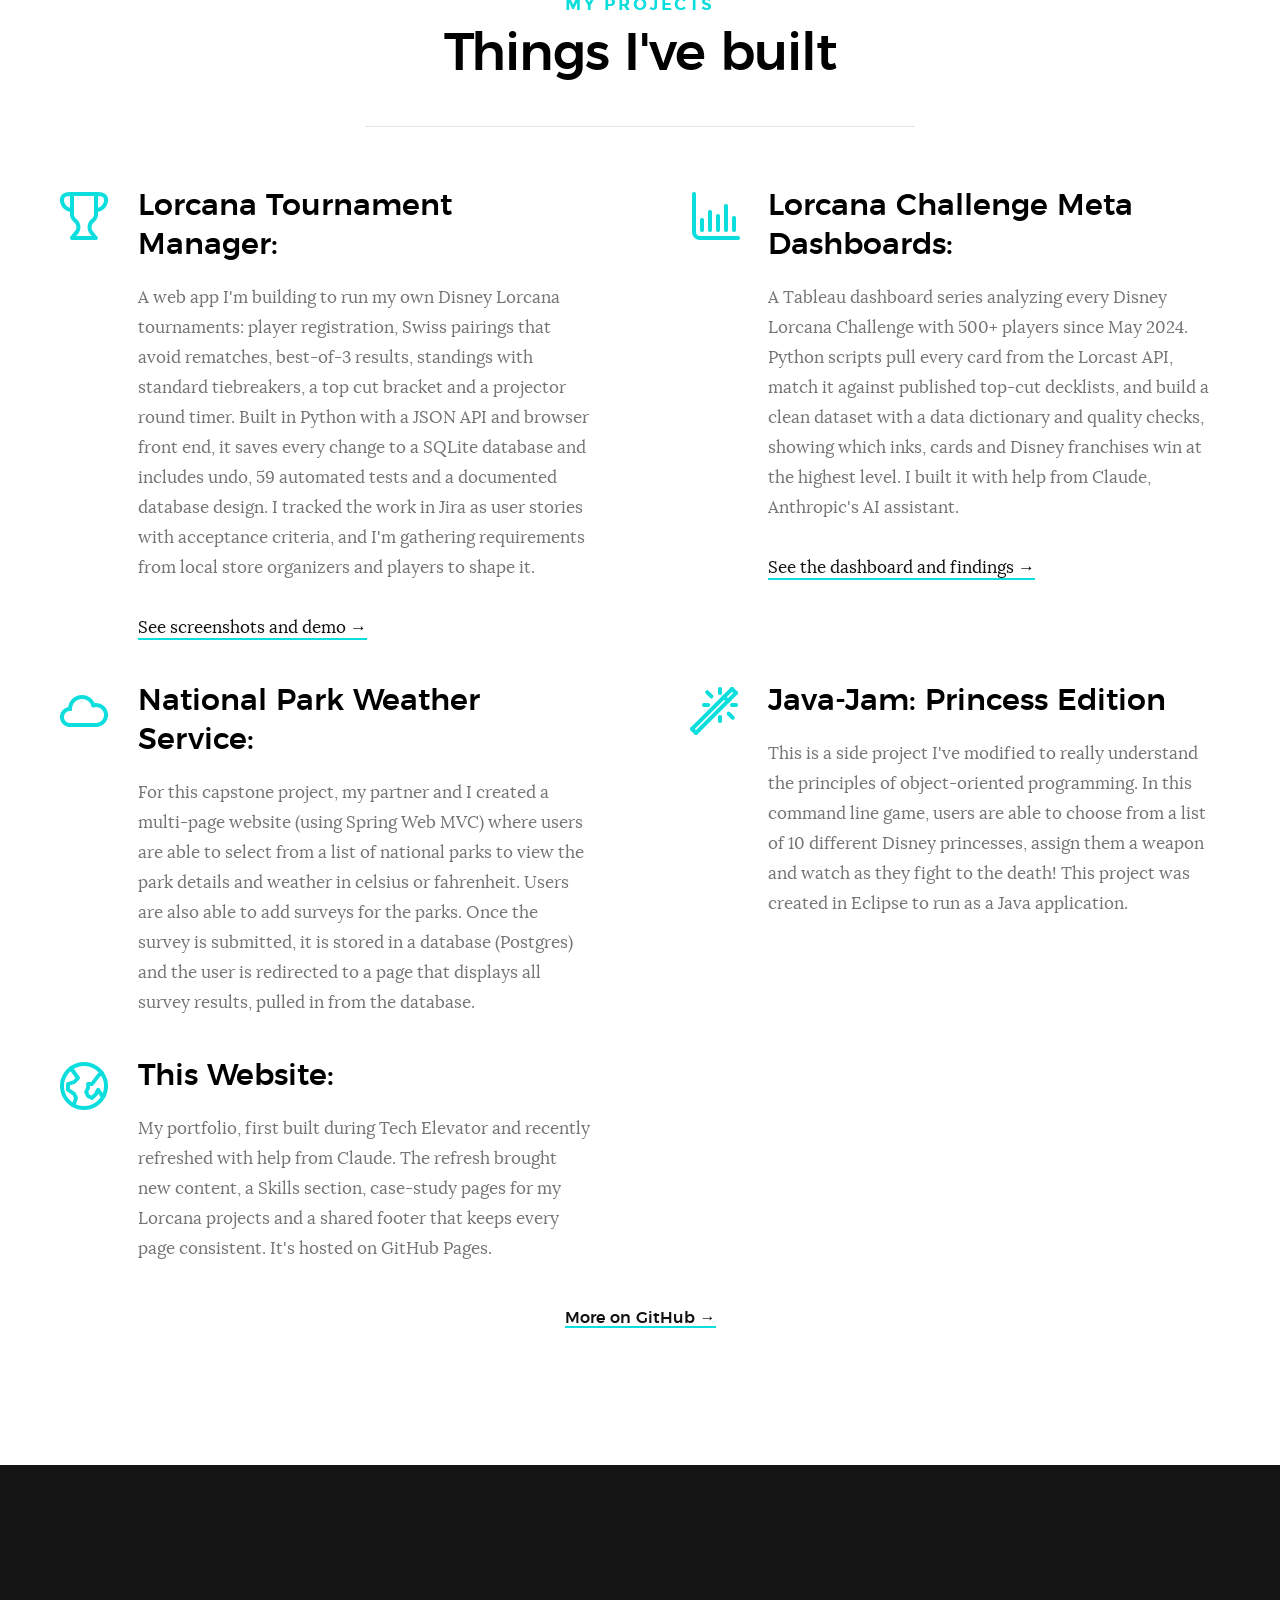
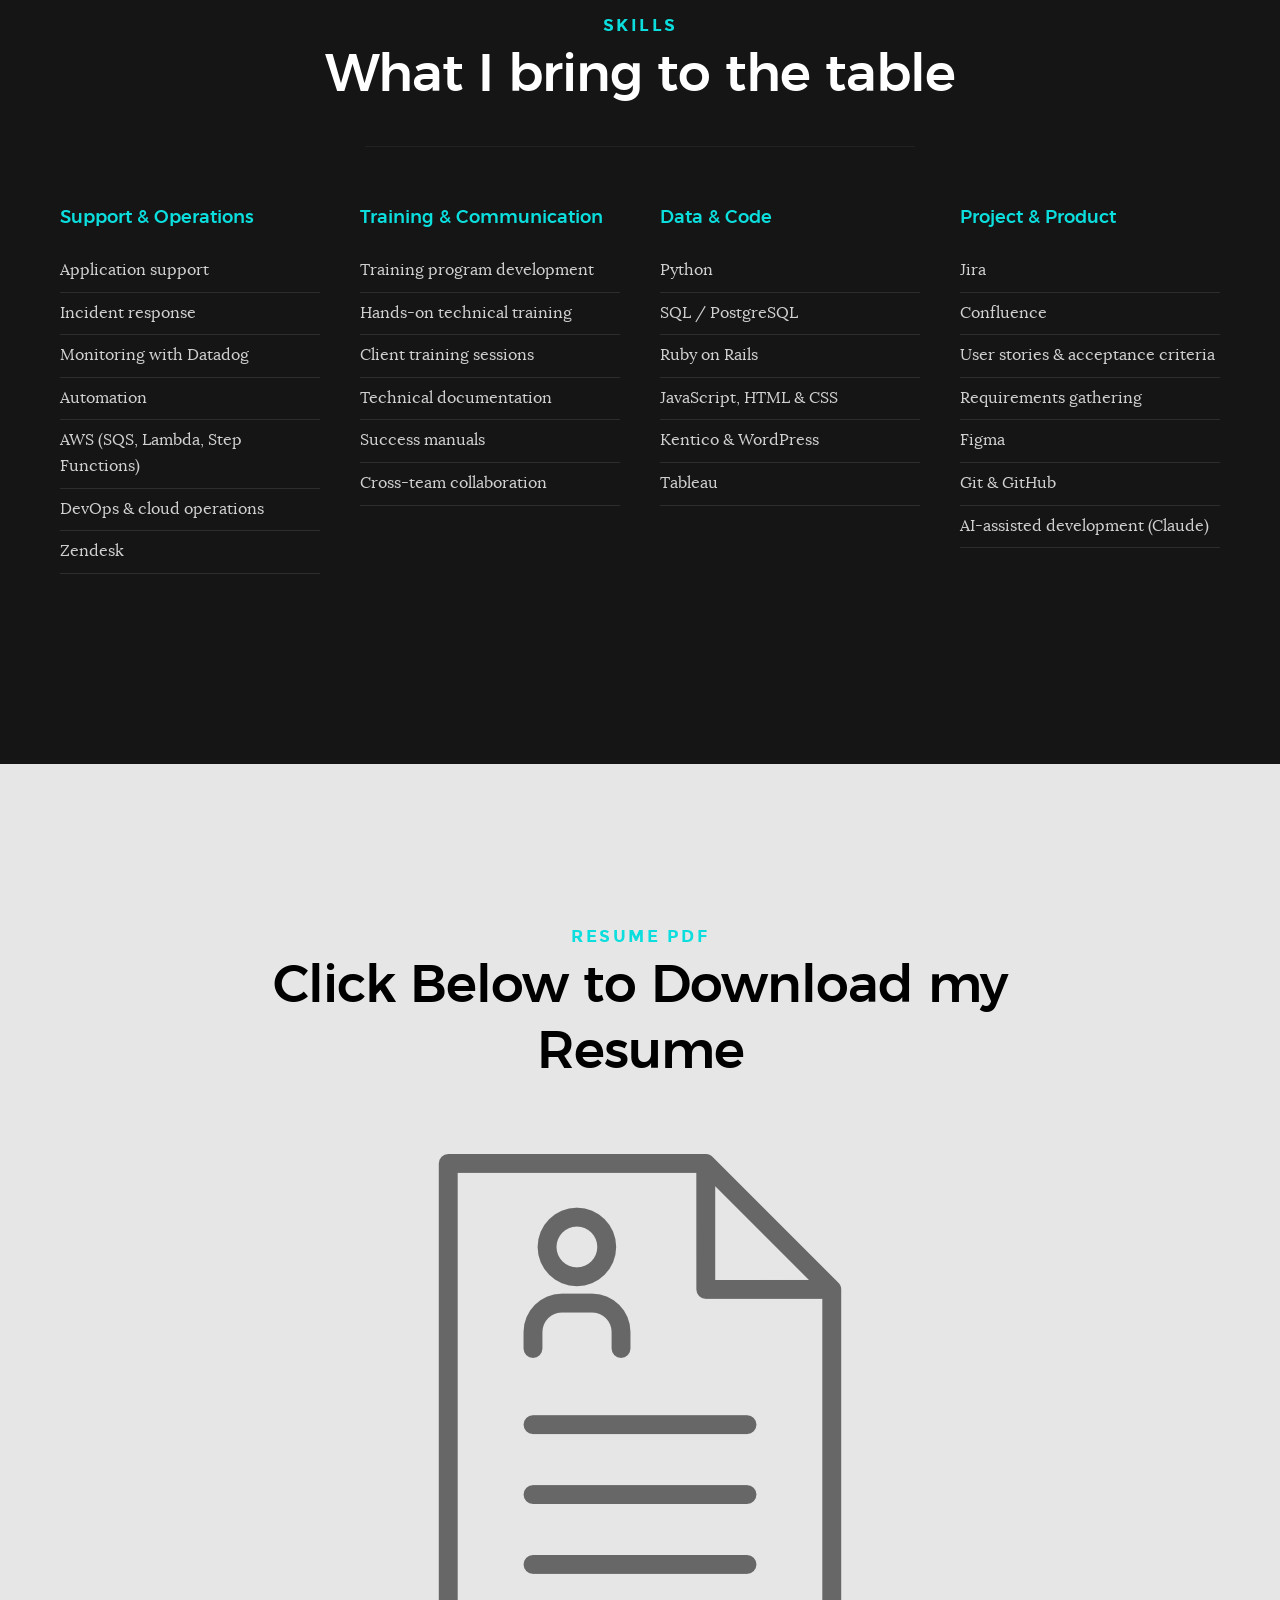
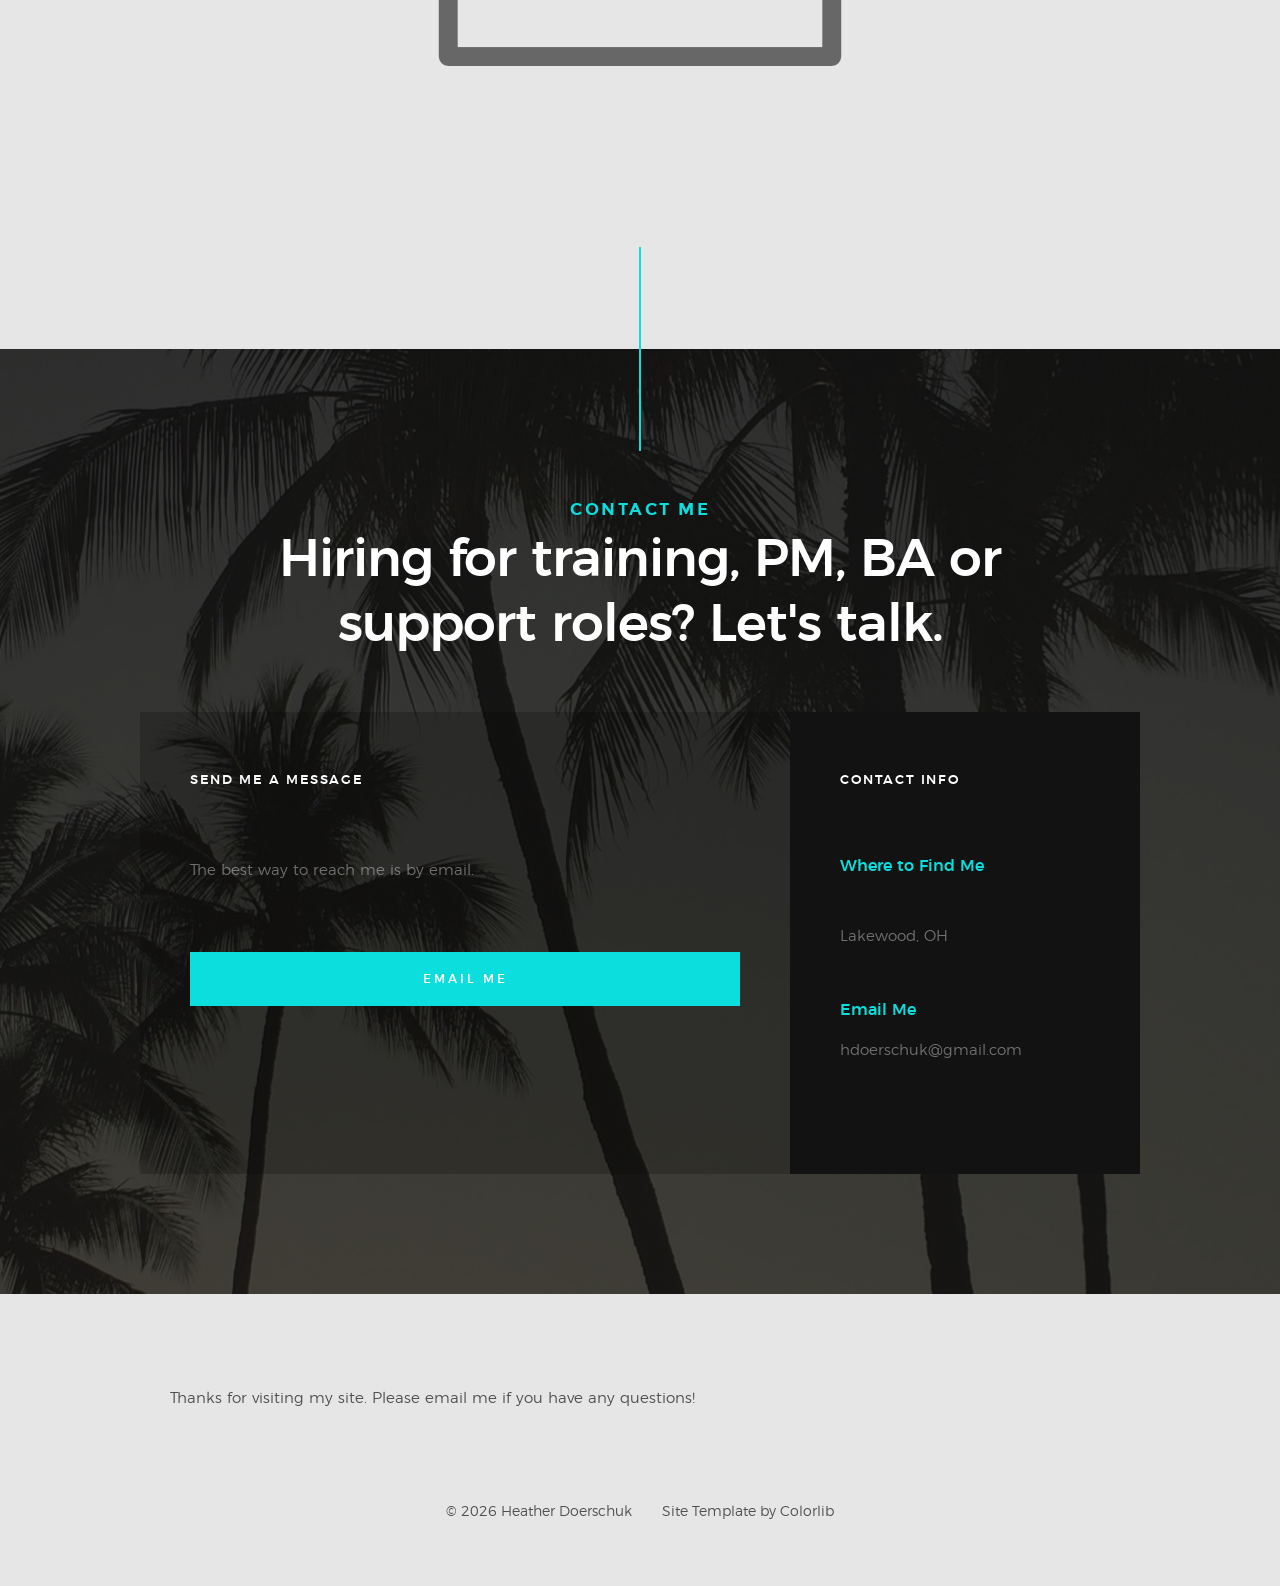
==== commit 4dbed46e: "Update Lorcana meta page for the new franchise dashboard - Embed the new three-part dashboard and up" ====
--- a/index.html
+++ b/index.html
@@ -256,10 +256,10 @@
                     <h3 class="h2">Lorcana Challenge Meta Dashboards:</h3>
                     <p>A Tableau dashboard series analyzing every Disney Lorcana Challenge with 500+ players since May 2024.
                         Python scripts pull every card from the Lorcast API, match it against published top-cut decklists,
-                        and build a clean dataset with a data dictionary and quality checks, showing which inks, archetypes
-                        and cards win at the highest level. I built it with help from Claude, Anthropic's AI assistant.
+                        and build a clean dataset with a data dictionary and quality checks, showing which inks, cards
+                        and Disney franchises win at the highest level. I built it with help from Claude, Anthropic's AI assistant.
                     </p>
-                    <p><a href="lorcana-meta.html" class="project-link">See the first dashboard and findings &rarr;</a></p>
+                    <p><a href="lorcana-meta.html" class="project-link">See the dashboard and findings &rarr;</a></p>
                 </div>
             </div>
 
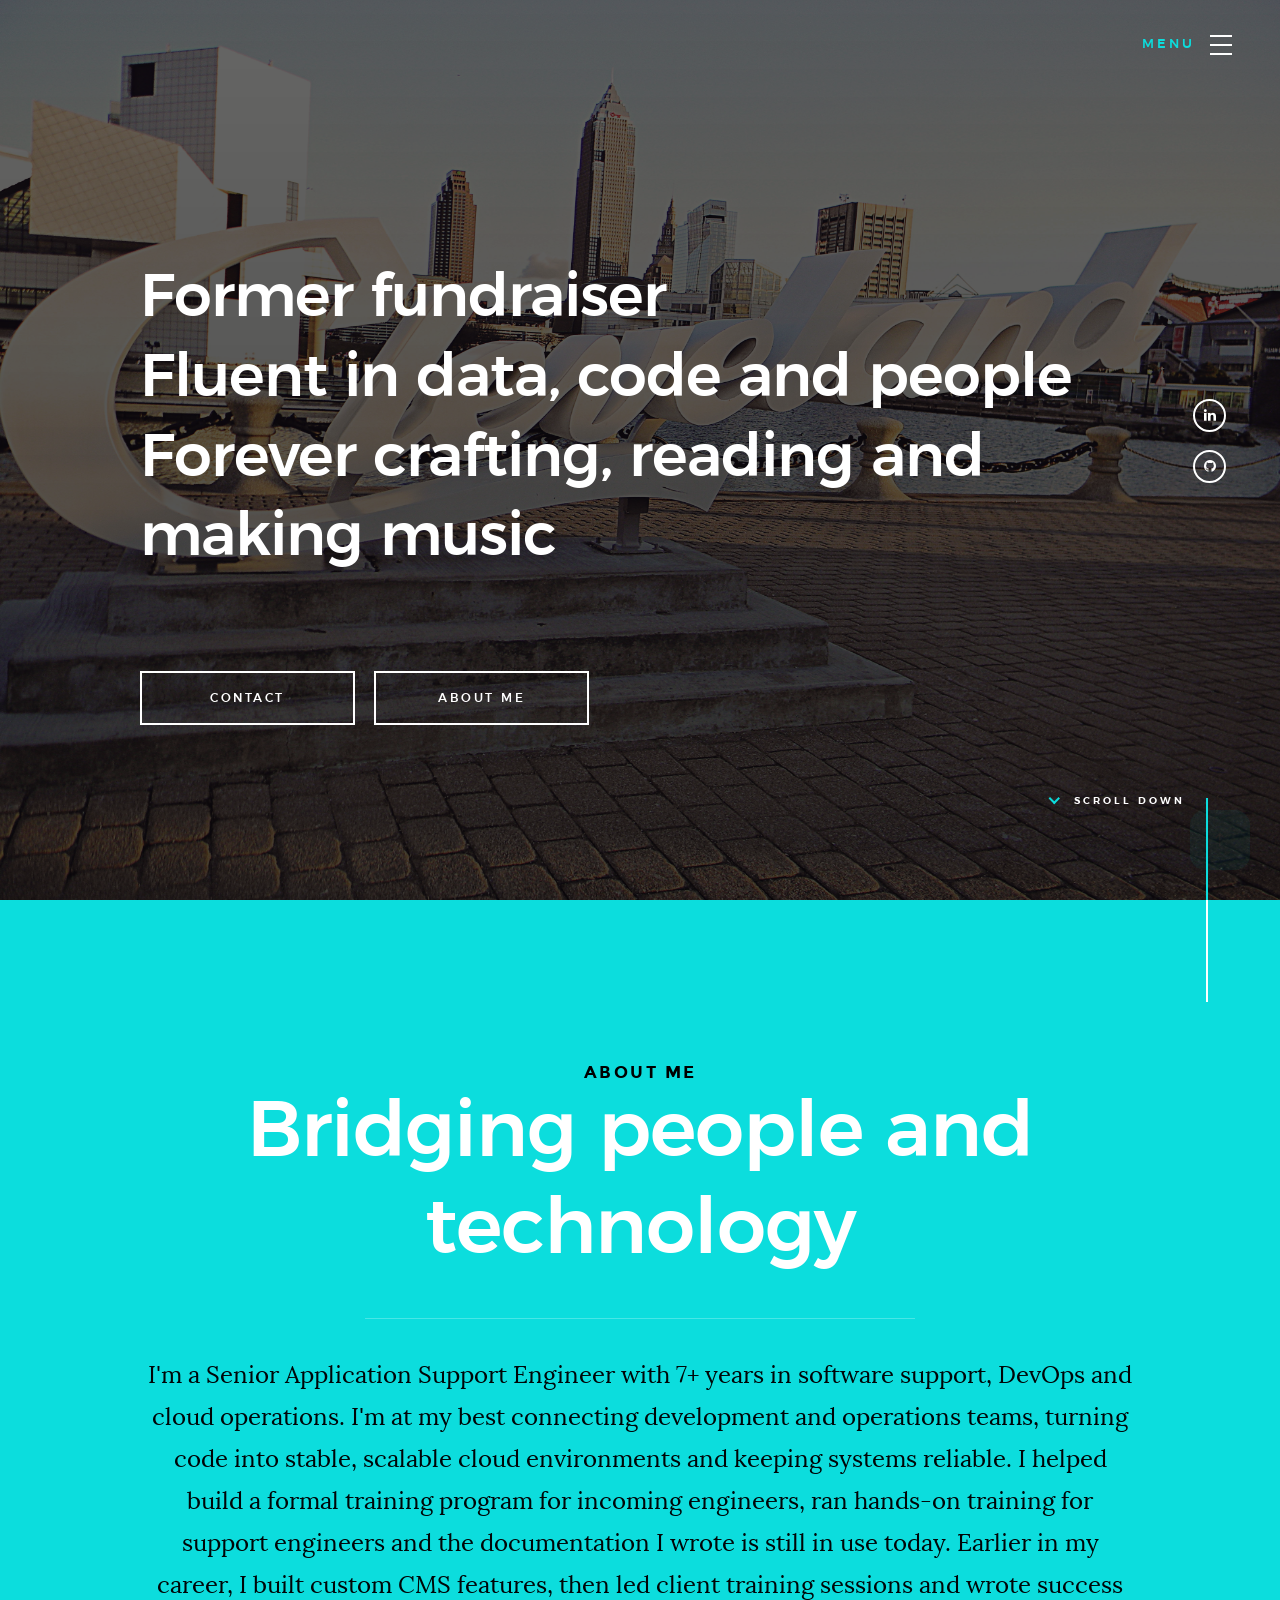
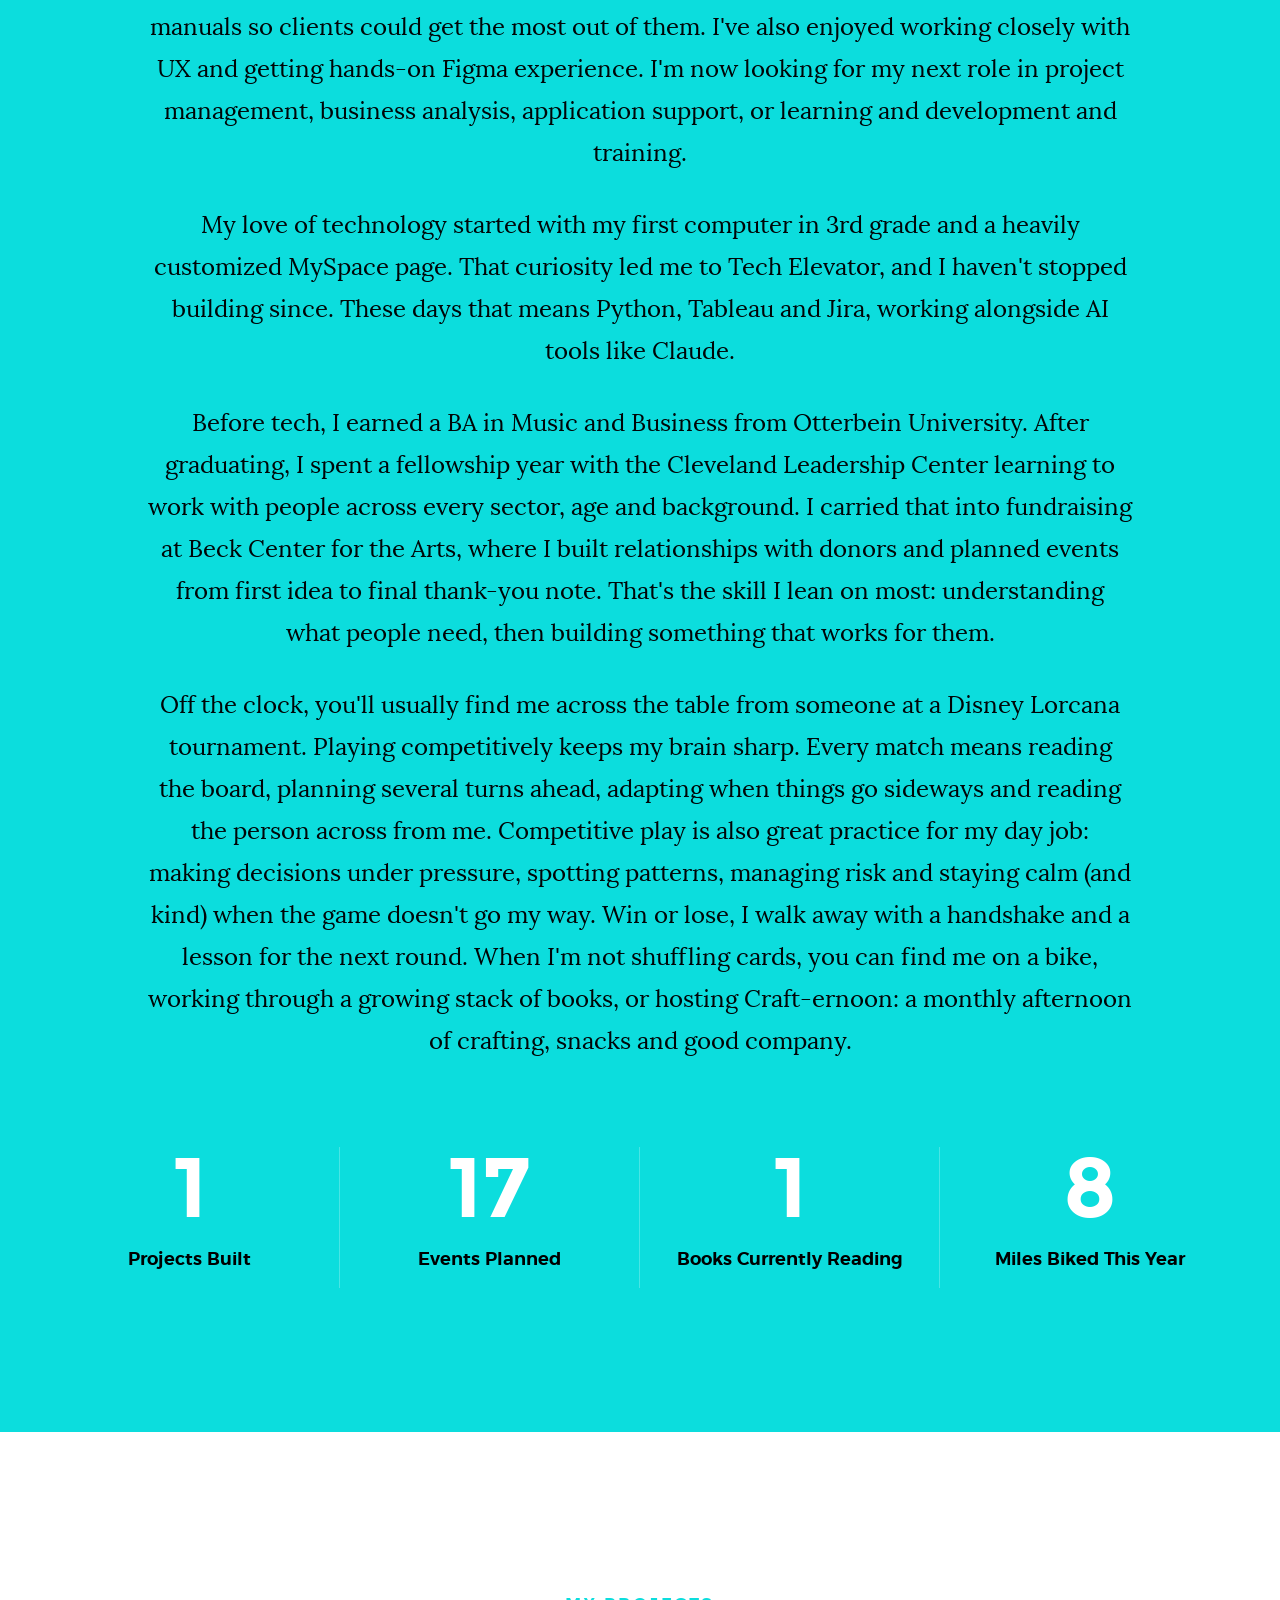
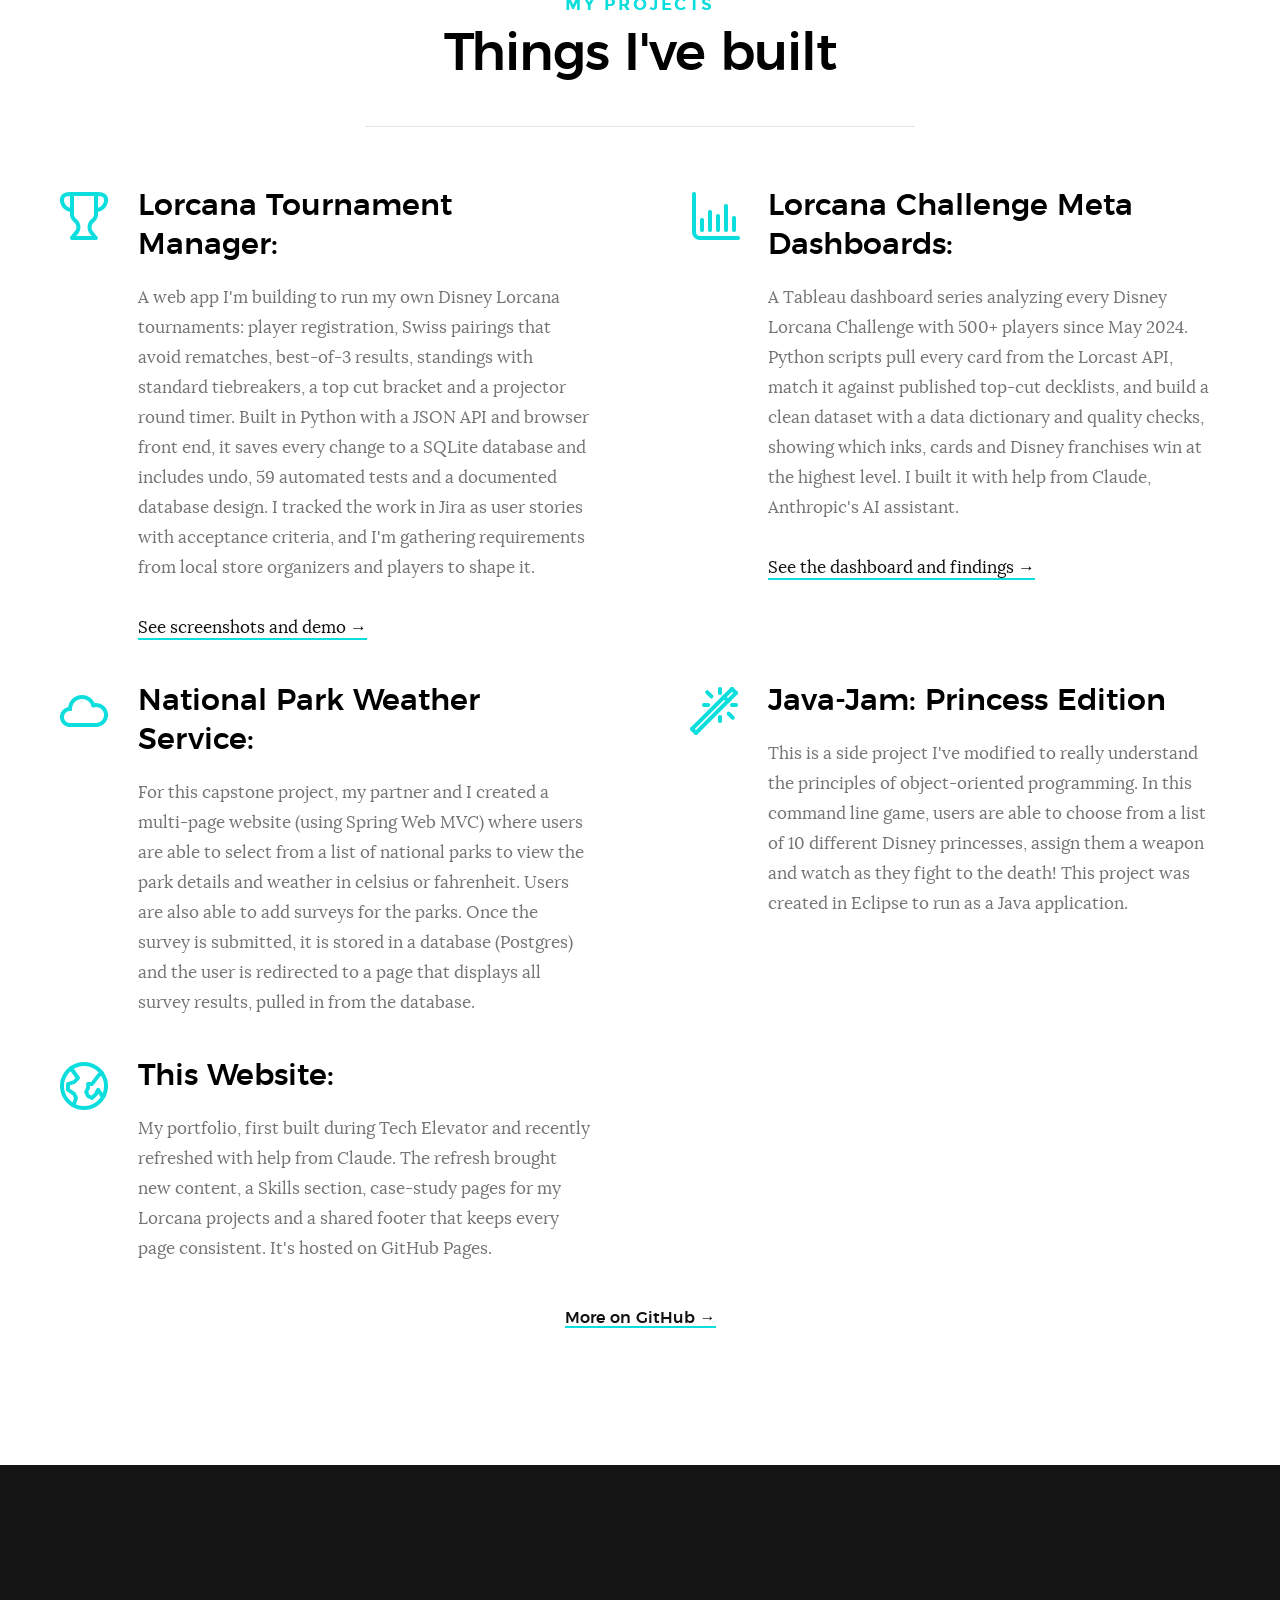
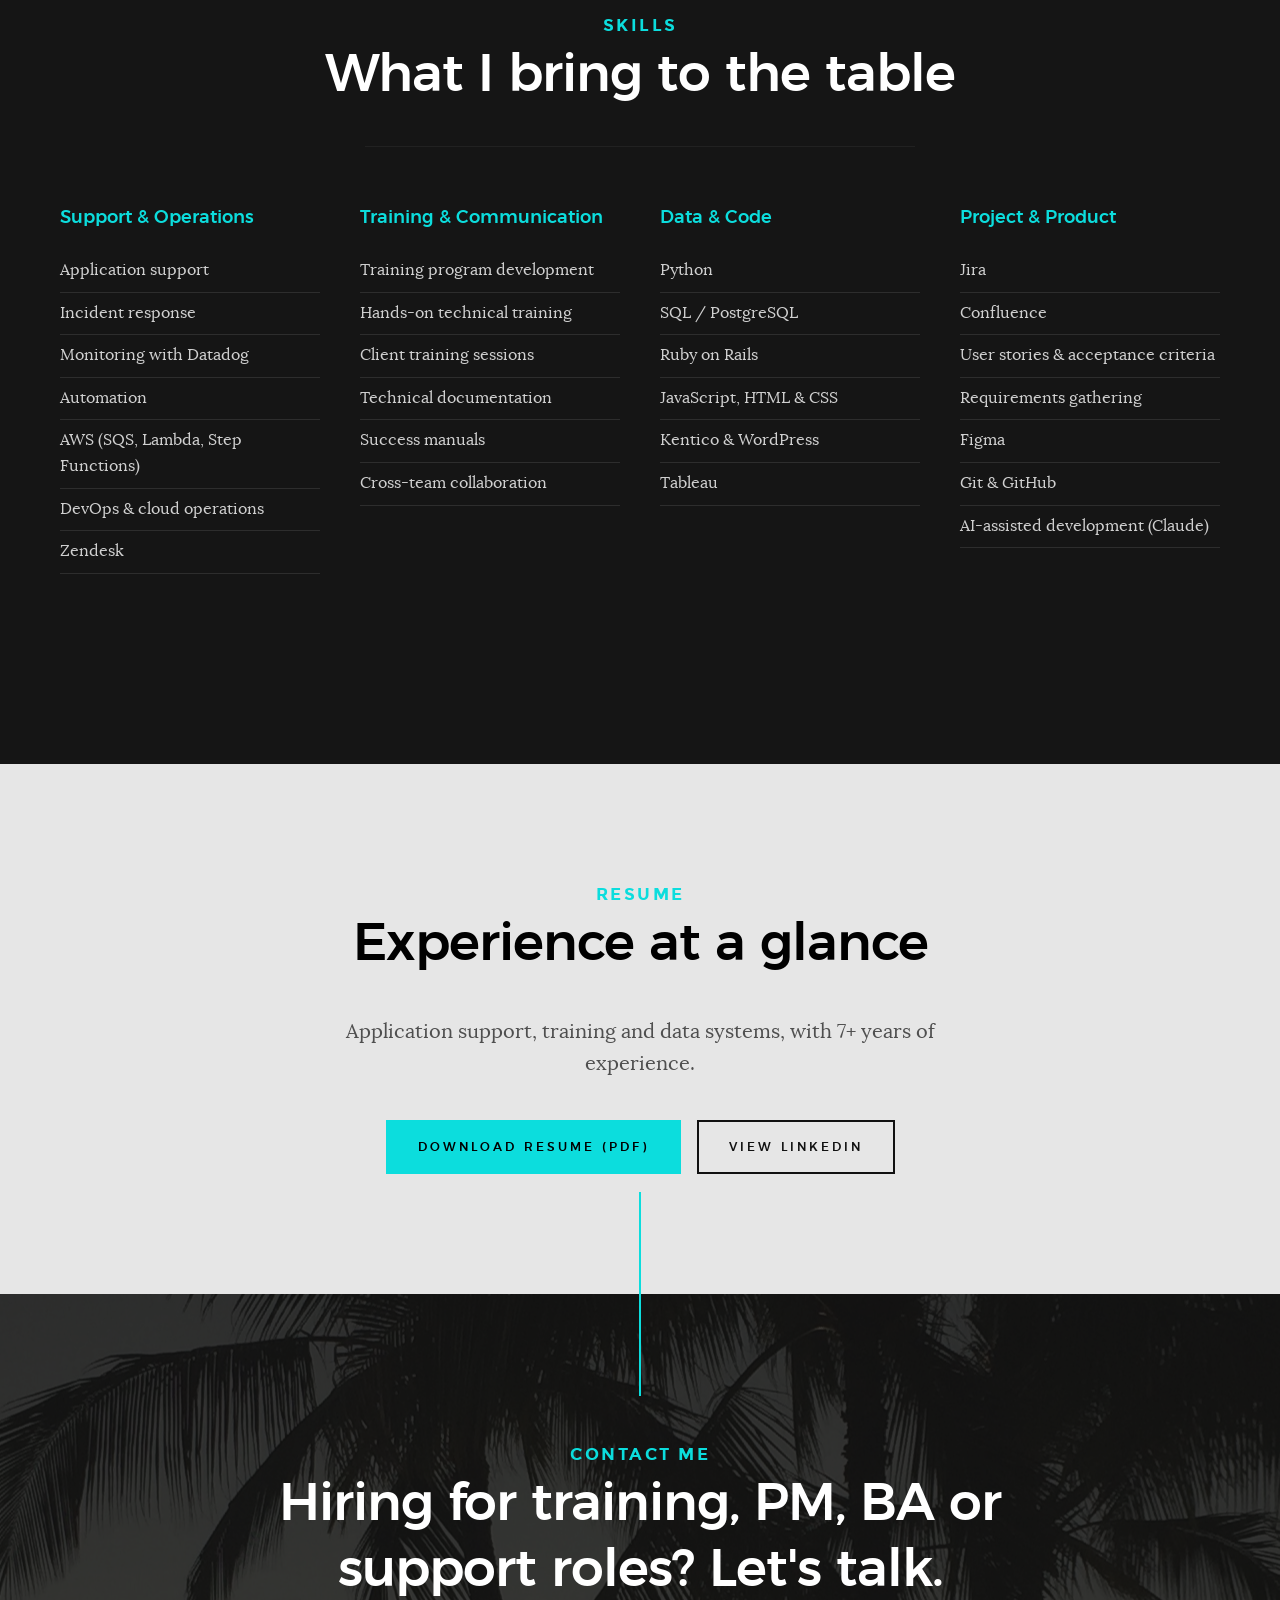
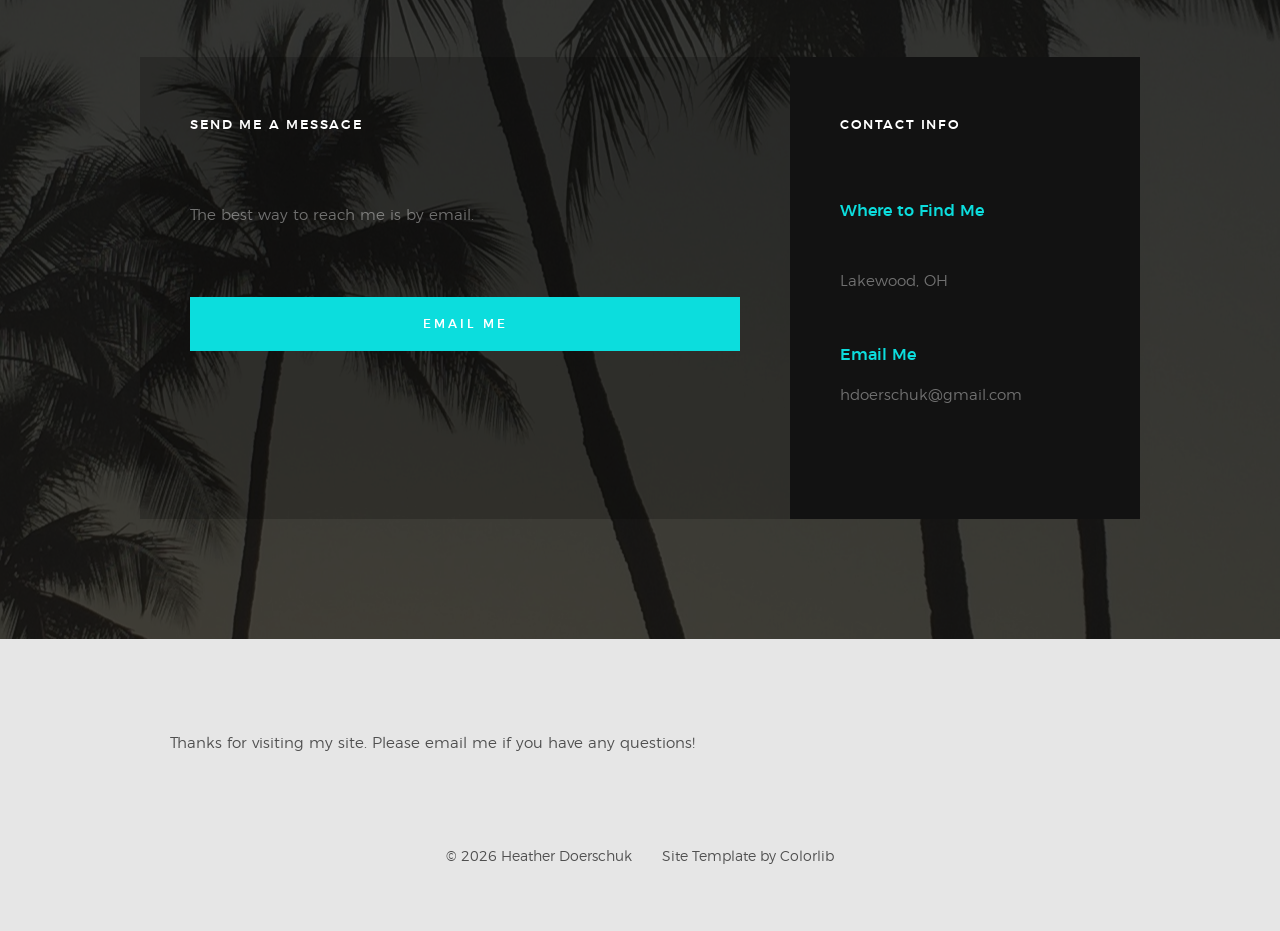
==== commit 8c8b09f3: "Redesign resume section with clear download buttons - New header "Experience at a glance" with a one" ====
--- a/index.html
+++ b/index.html
@@ -69,6 +69,7 @@
                     <li><a class="smoothscroll"  href="#about" title="about">About Me</a></li>
                     <li><a class="smoothscroll"  href="#services" title="services">Projects</a></li>
                     <li><a class="smoothscroll"  href="#skills" title="skills">Skills</a></li>
+                    <li><a class="smoothscroll"  href="#resume" title="resume">Resume</a></li>
                     <li><a class="smoothscroll"  href="#contact" title="contact">Contact</a></li>
                 </ul>
     
@@ -382,27 +383,26 @@
 
     </section> <!-- end s-skills -->
 
-    <!-- clients
-    ================================================== -->
-    <section id="clients" class="s-clients">
+    <!-- resume (and hidden testimonials)
+    ================================================== -->
+    <section id="resume" class="s-clients">
 
         <div class="row section-header" data-aos="fade-up">
             <div class="col-full">
-                <h3 class="subhead">Resume PDF</h3>
-                <h1 class="display-2">Click Below to Download my Resume</h1>
+                <h3 class="subhead">Resume</h3>
+                <h1 class="display-2">Experience at a glance</h1>
             </div>
         </div> <!-- end section-header -->
 
-        <div class="row clients-outer" data-aos="fade-up">
-            <div class="col-full">
-                <div class="resume-download">
-
-                    <a href="HDoerschuk.pdf" title="" class="clients__slide"><img src="images/clients/resume-document.png" /></a>
-                    
-                     
-                </div> <!-- end resume-download -->
+        <div class="row resume-download" data-aos="fade-up">
+            <div class="col-full">
+                <p>Application support, training and data systems, with 7+ years of experience.</p>
+                <div class="resume-actions">
+                    <a href="HDoerschuk.pdf" class="btn btn--accent" target="_blank" rel="noopener">Download Resume (PDF)</a>
+                    <a href="https://www.linkedin.com/in/heather-doerschuk/" class="btn btn--stroke" target="_blank" rel="noopener">View LinkedIn</a>
+                </div>
             </div> <!-- end col-full -->
-        </div> <!-- end clients-outer -->
+        </div> <!-- end resume-download -->
 
         <!-- testimonials hidden for now: replace with recent quotes from coworkers, then remove "hidden" -->
         <div class="row clients-testimonials" data-aos="fade-up" hidden>
--- a/css/main.css
+++ b/css/main.css
@@ -3643,6 +3643,53 @@
     color: #0CDDDD;
 }
 
+/* resume section: summary line and two buttons */
+.s-clients {
+    padding-top: 12rem;
+    padding-bottom: 12rem;
+}
+.s-clients .section-header {
+    margin-bottom: 2rem;
+}
+.resume-download {
+    text-align: center;
+}
+.resume-download p {
+    font-size: 2rem;
+    line-height: 1.6;
+    color: #4f4f4f;
+    max-width: 640px;
+    margin: 0 auto 4rem;
+}
+.resume-actions {
+    display: flex;
+    flex-wrap: wrap;
+    justify-content: center;
+    gap: 1.6rem;
+}
+.resume-actions .btn {
+    margin: 0;
+}
+.resume-actions .btn--accent {
+    background: #0CDDDD;
+    border-color: #0CDDDD;
+    color: #000000;
+}
+.resume-actions .btn--accent:hover,
+.resume-actions .btn--accent:focus {
+    background: #0ab8b8;
+    border-color: #0ab8b8;
+}
+.resume-actions .btn--stroke {
+    color: #111111;
+    border-color: #111111;
+}
+.resume-actions .btn--stroke:hover,
+.resume-actions .btn--stroke:focus {
+    background: #111111;
+    color: #FFFFFF;
+}
+
 /* skills section (replaces the old photo shoots section) */
 .s-skills {
     background-color: #151515;
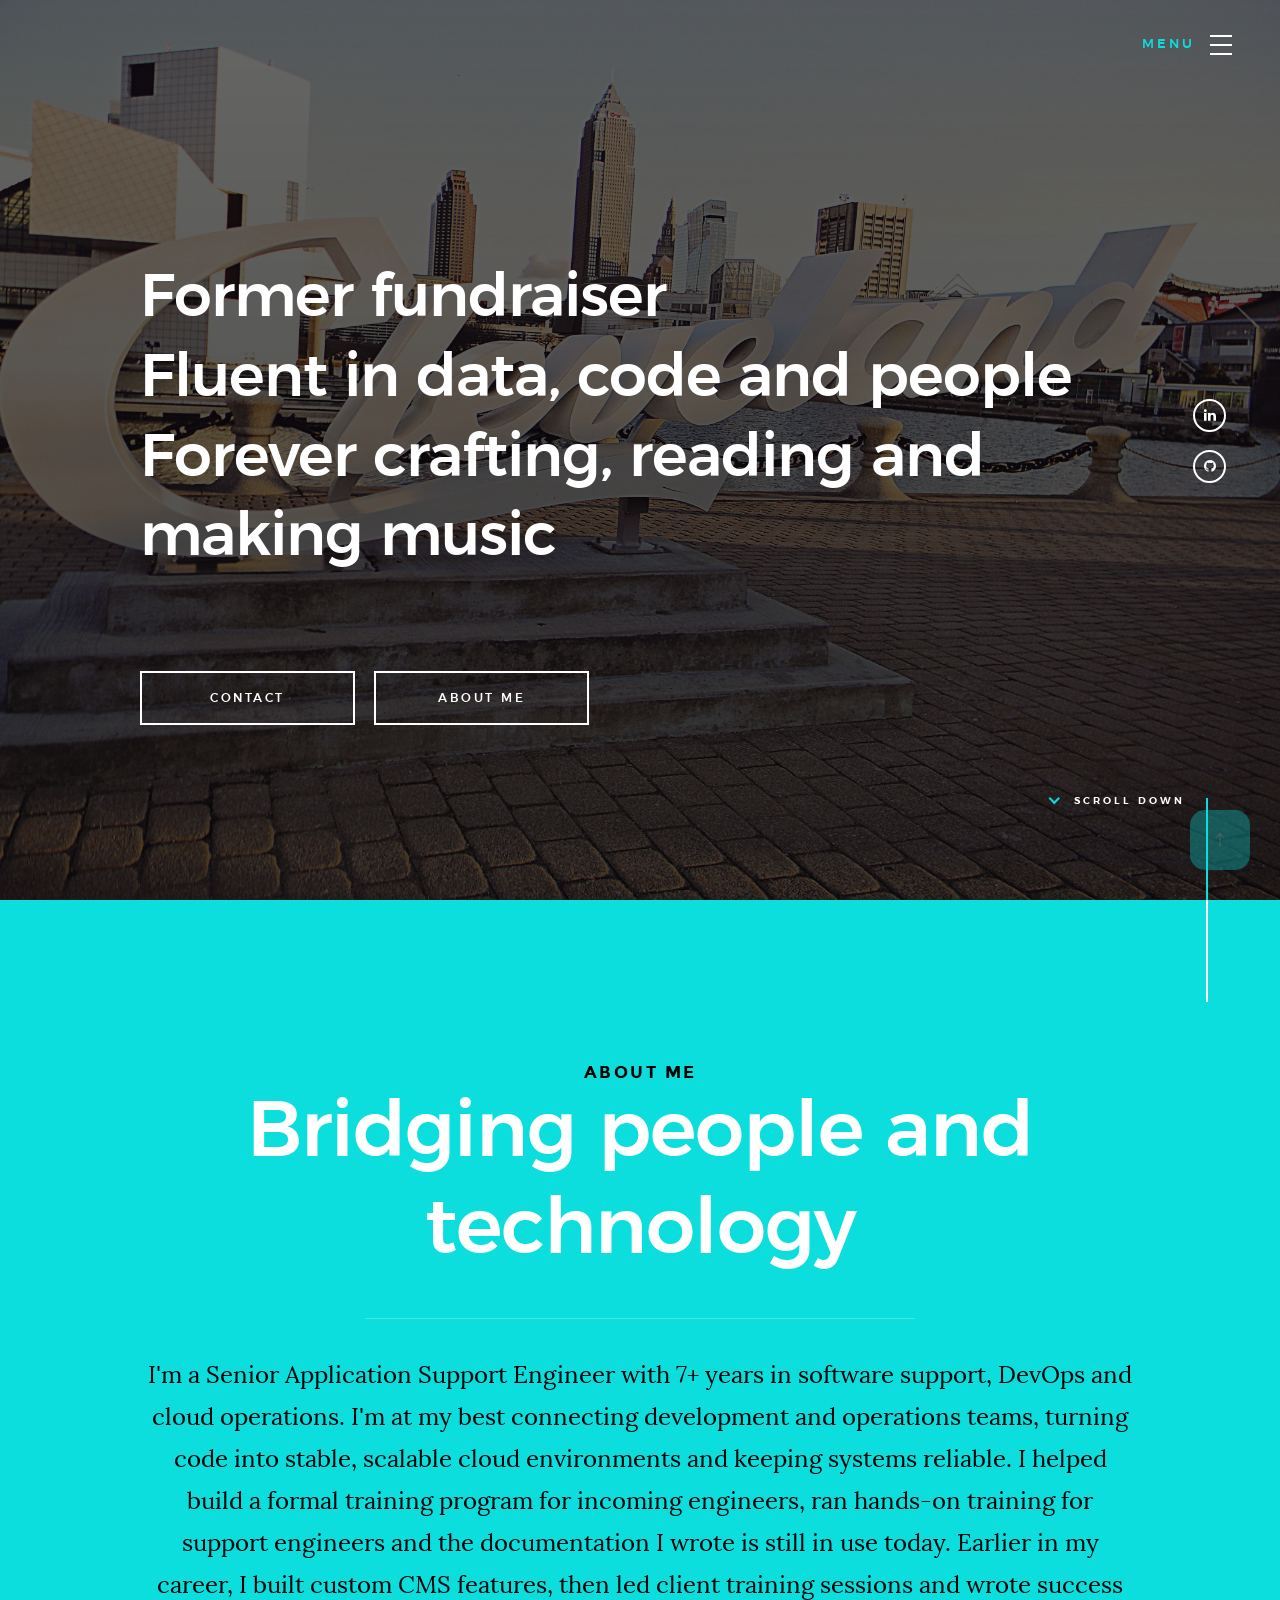
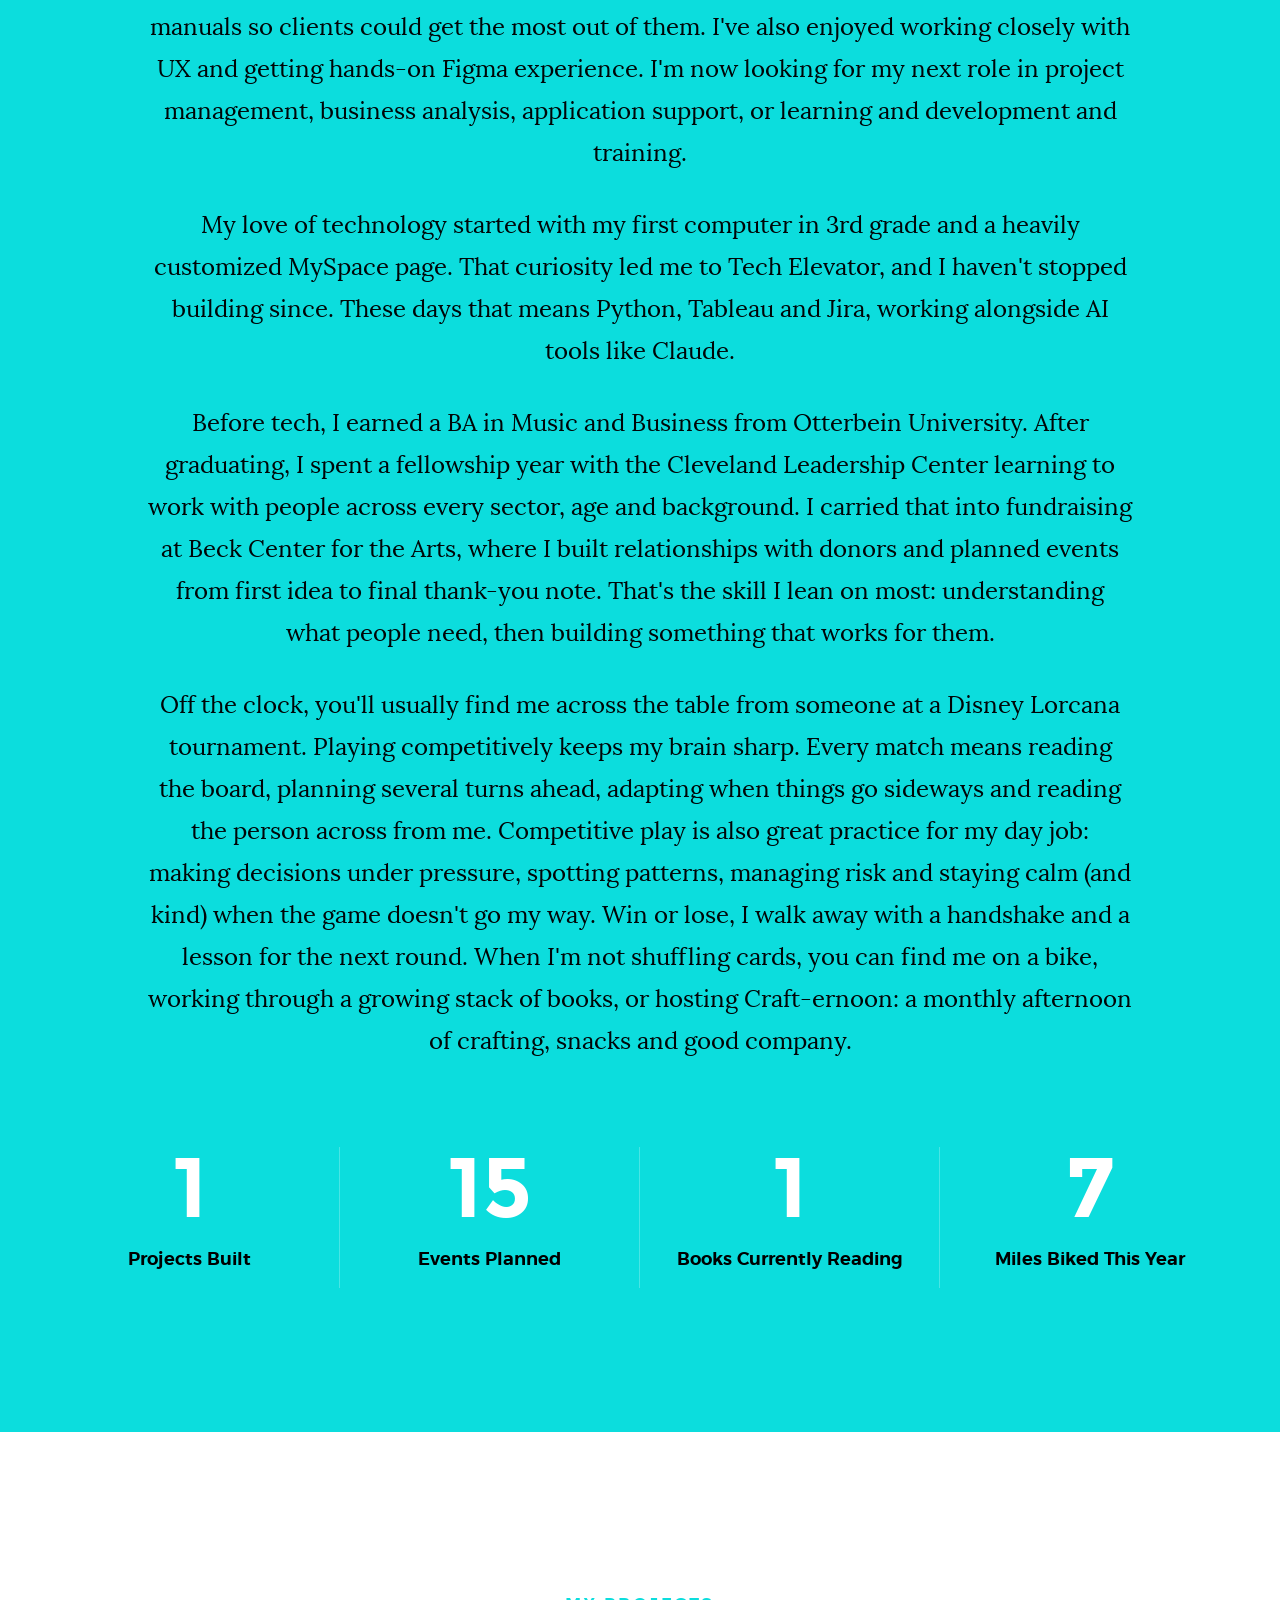
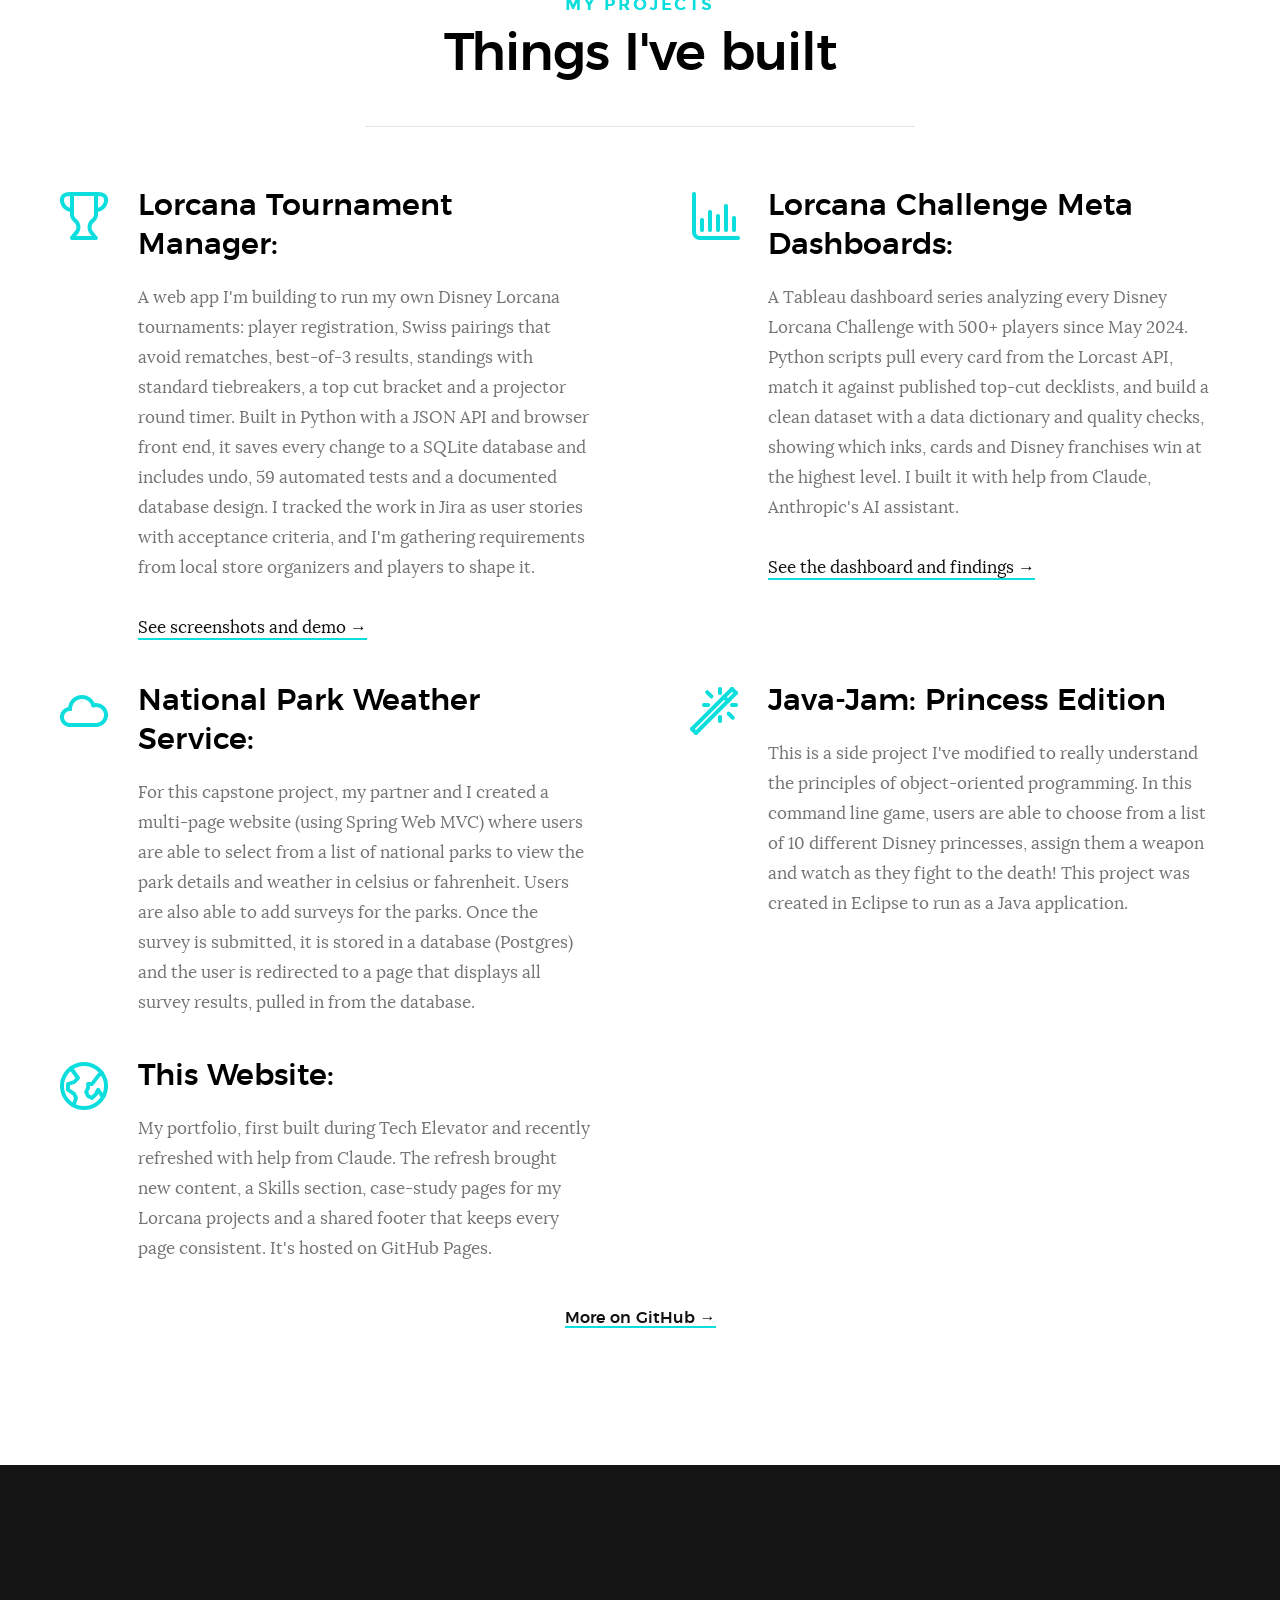
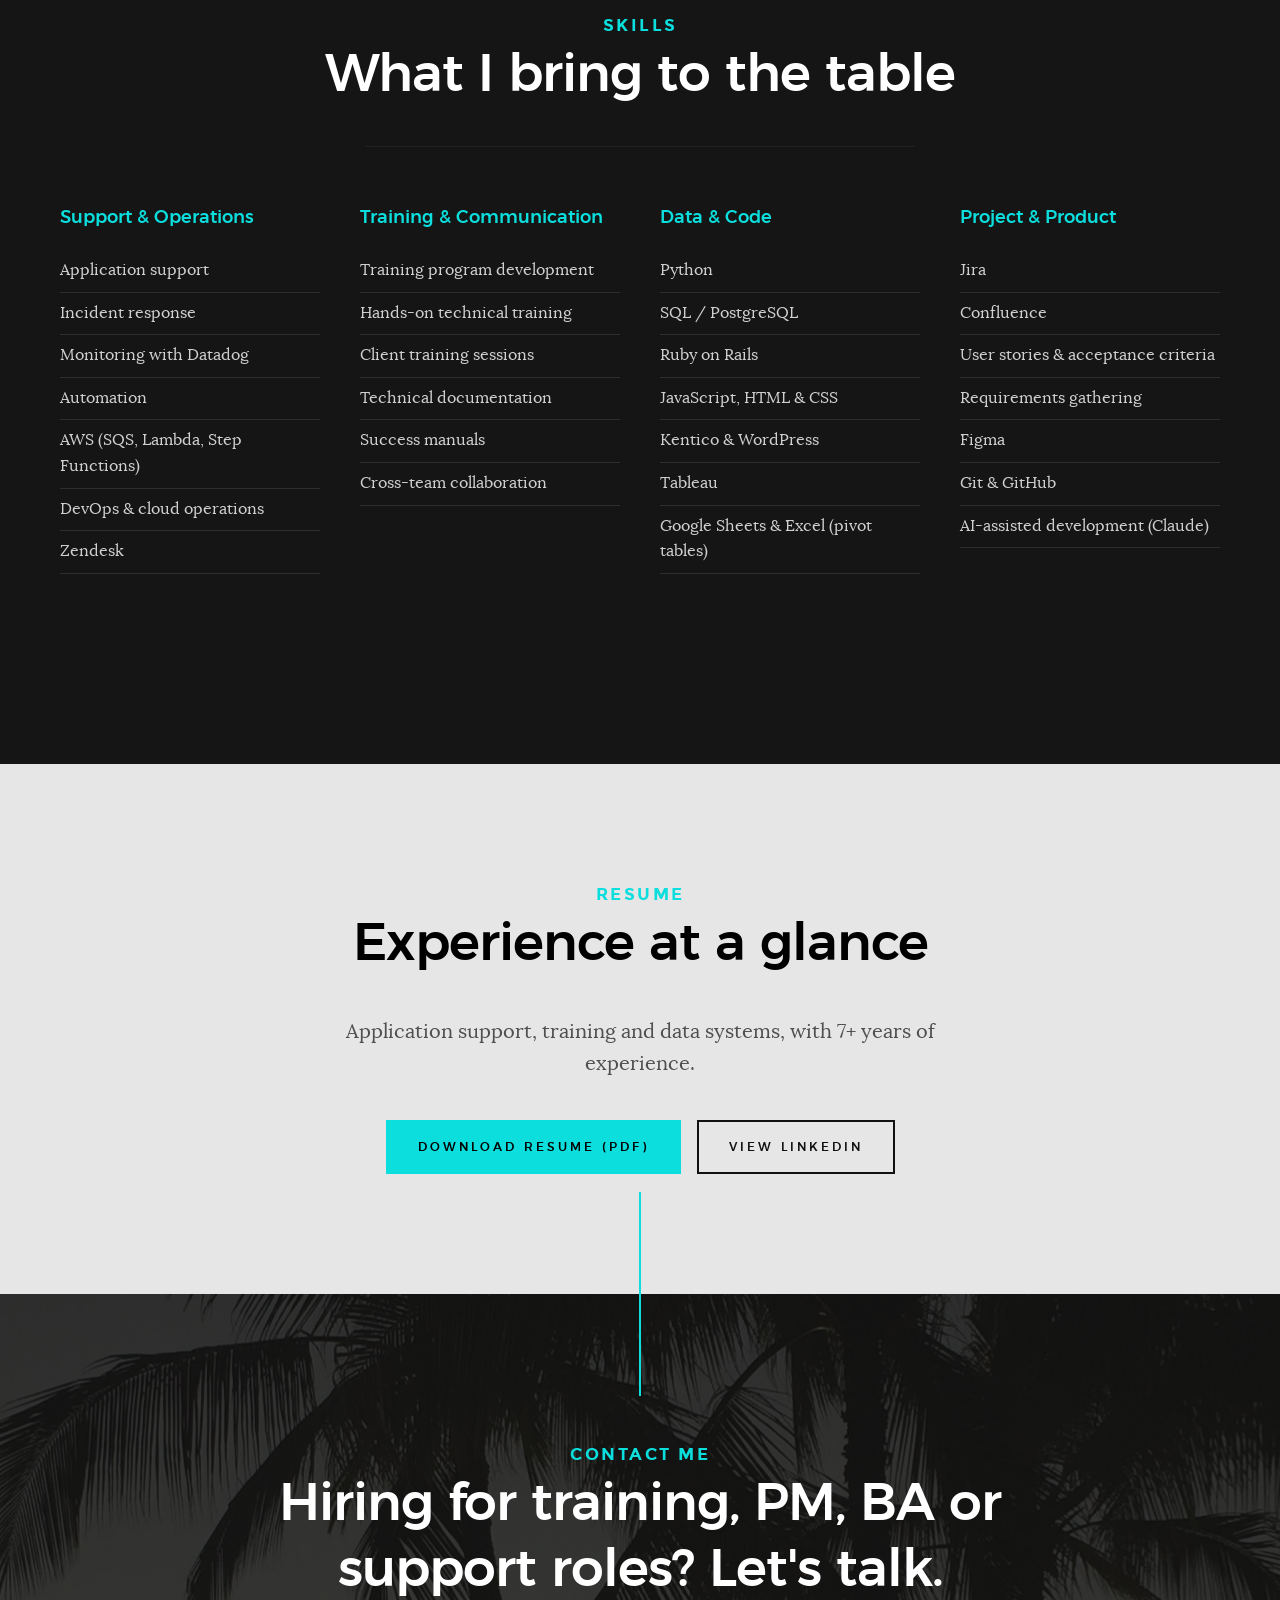
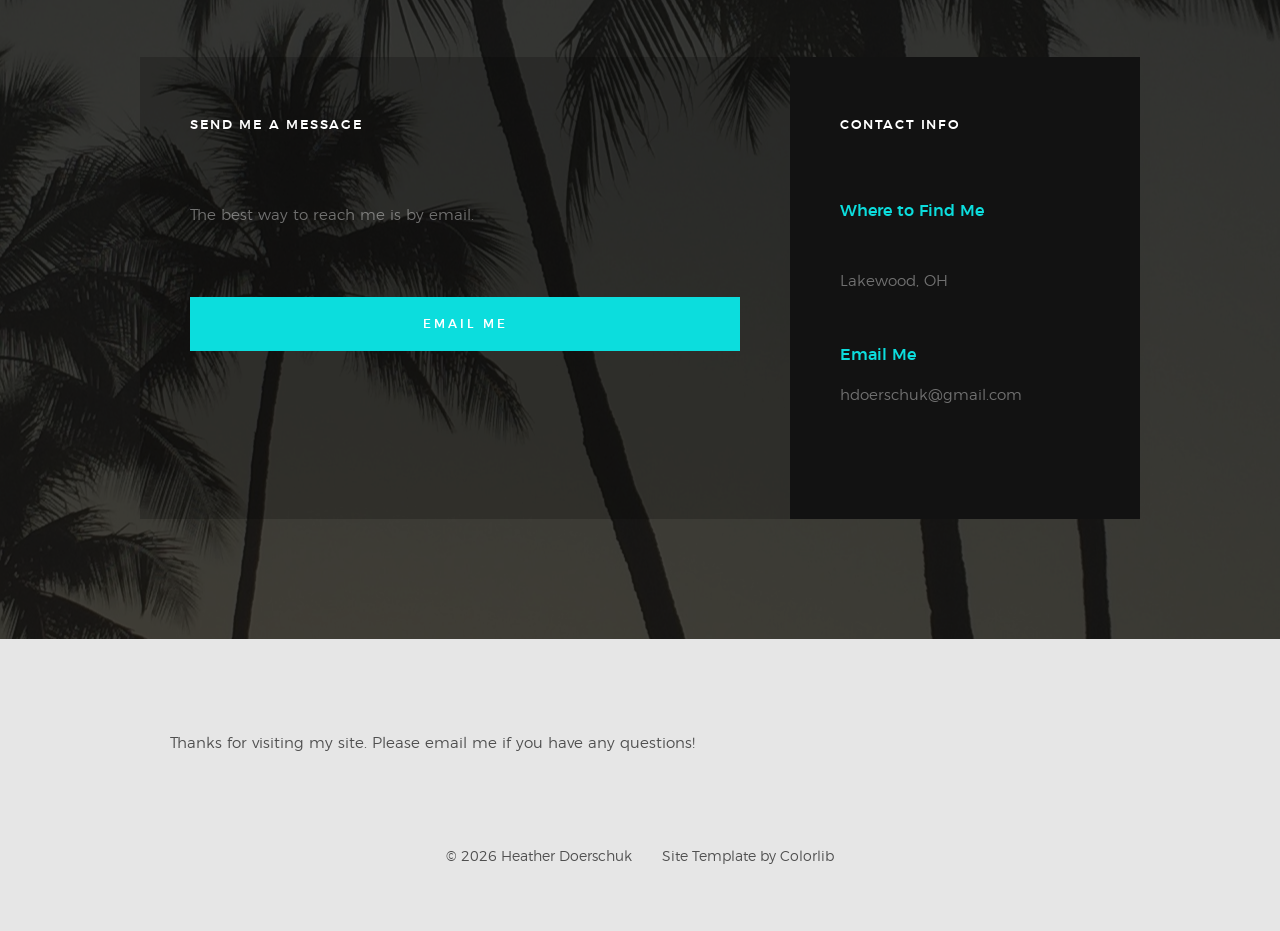
==== commit 8780c725: "Add spreadsheet pivot analysis to the Lorcana meta page - New section with a card-type-by-year table" ====
--- a/index.html
+++ b/index.html
@@ -363,6 +363,7 @@
                     <li>JavaScript, HTML &amp; CSS</li>
                     <li>Kentico &amp; WordPress</li>
                     <li>Tableau</li>
+                    <li>Google Sheets &amp; Excel (pivot tables)</li>
                 </ul>
             </div>
 
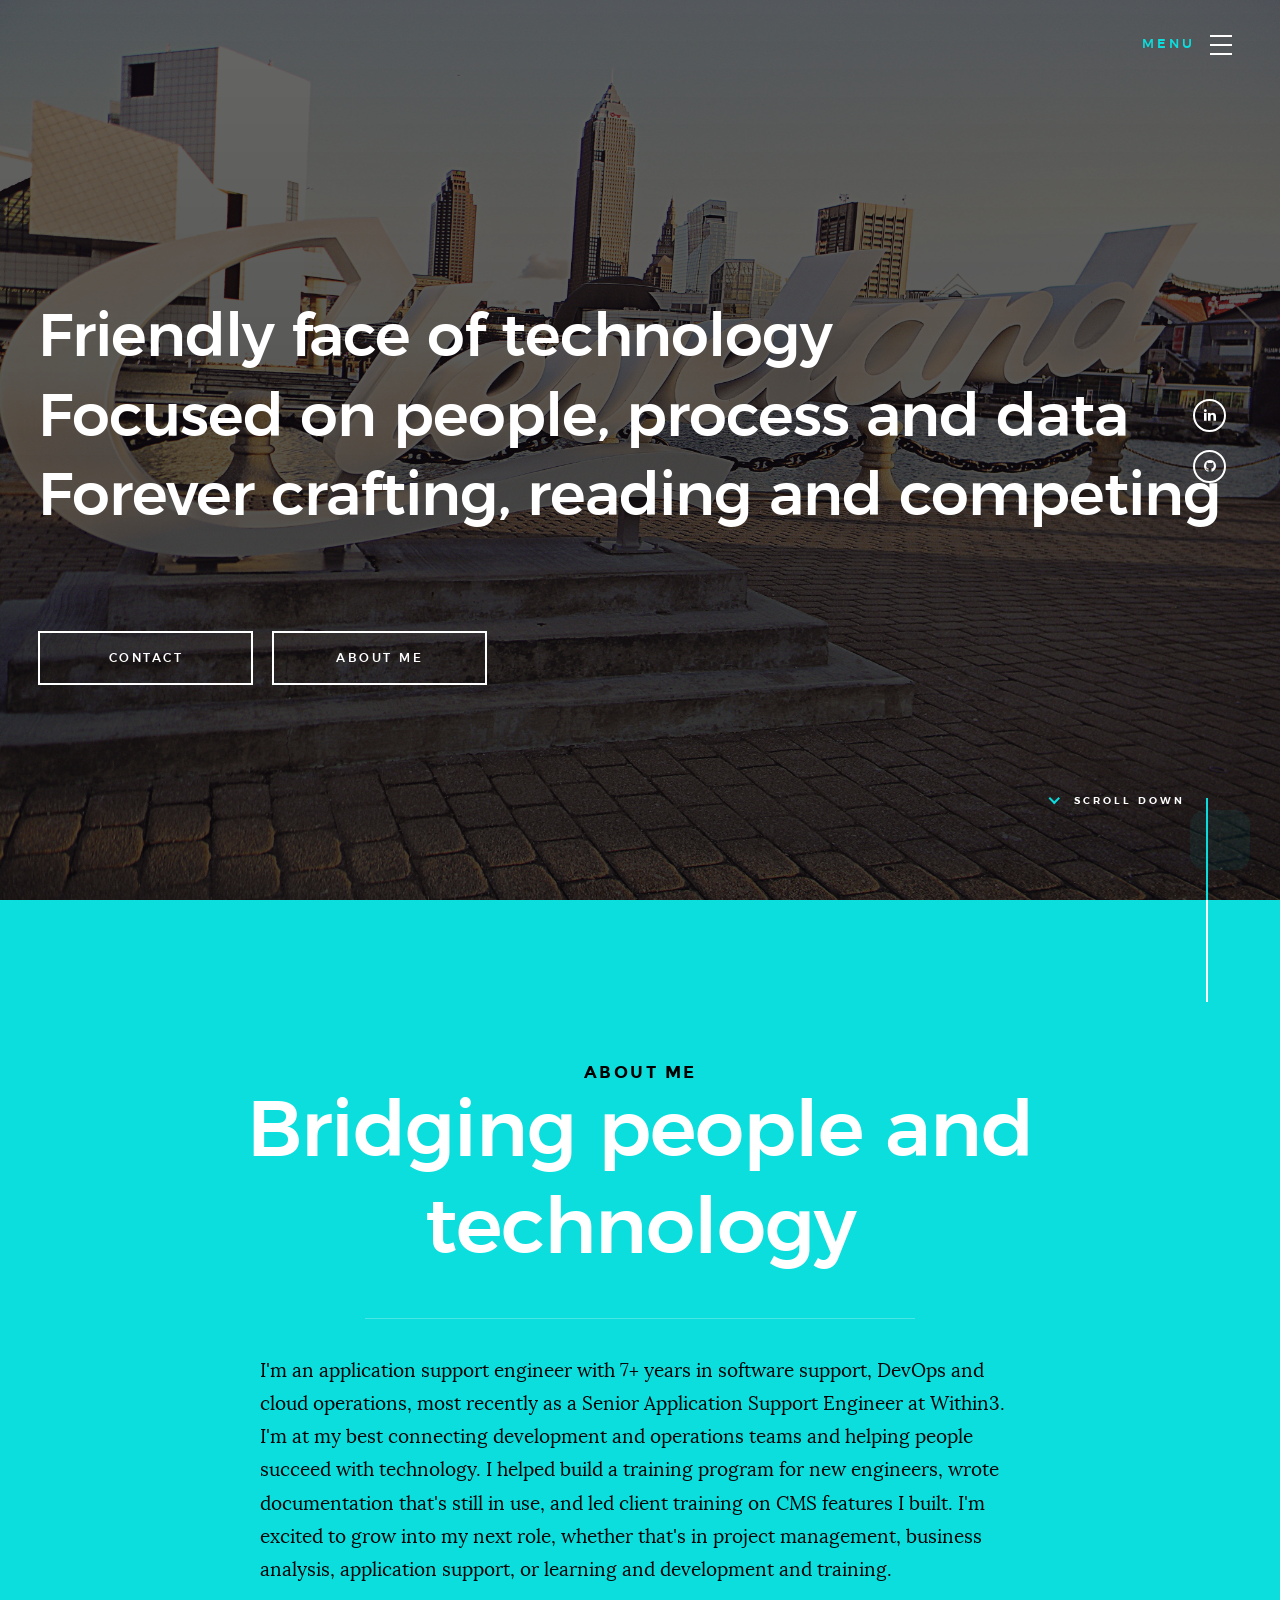
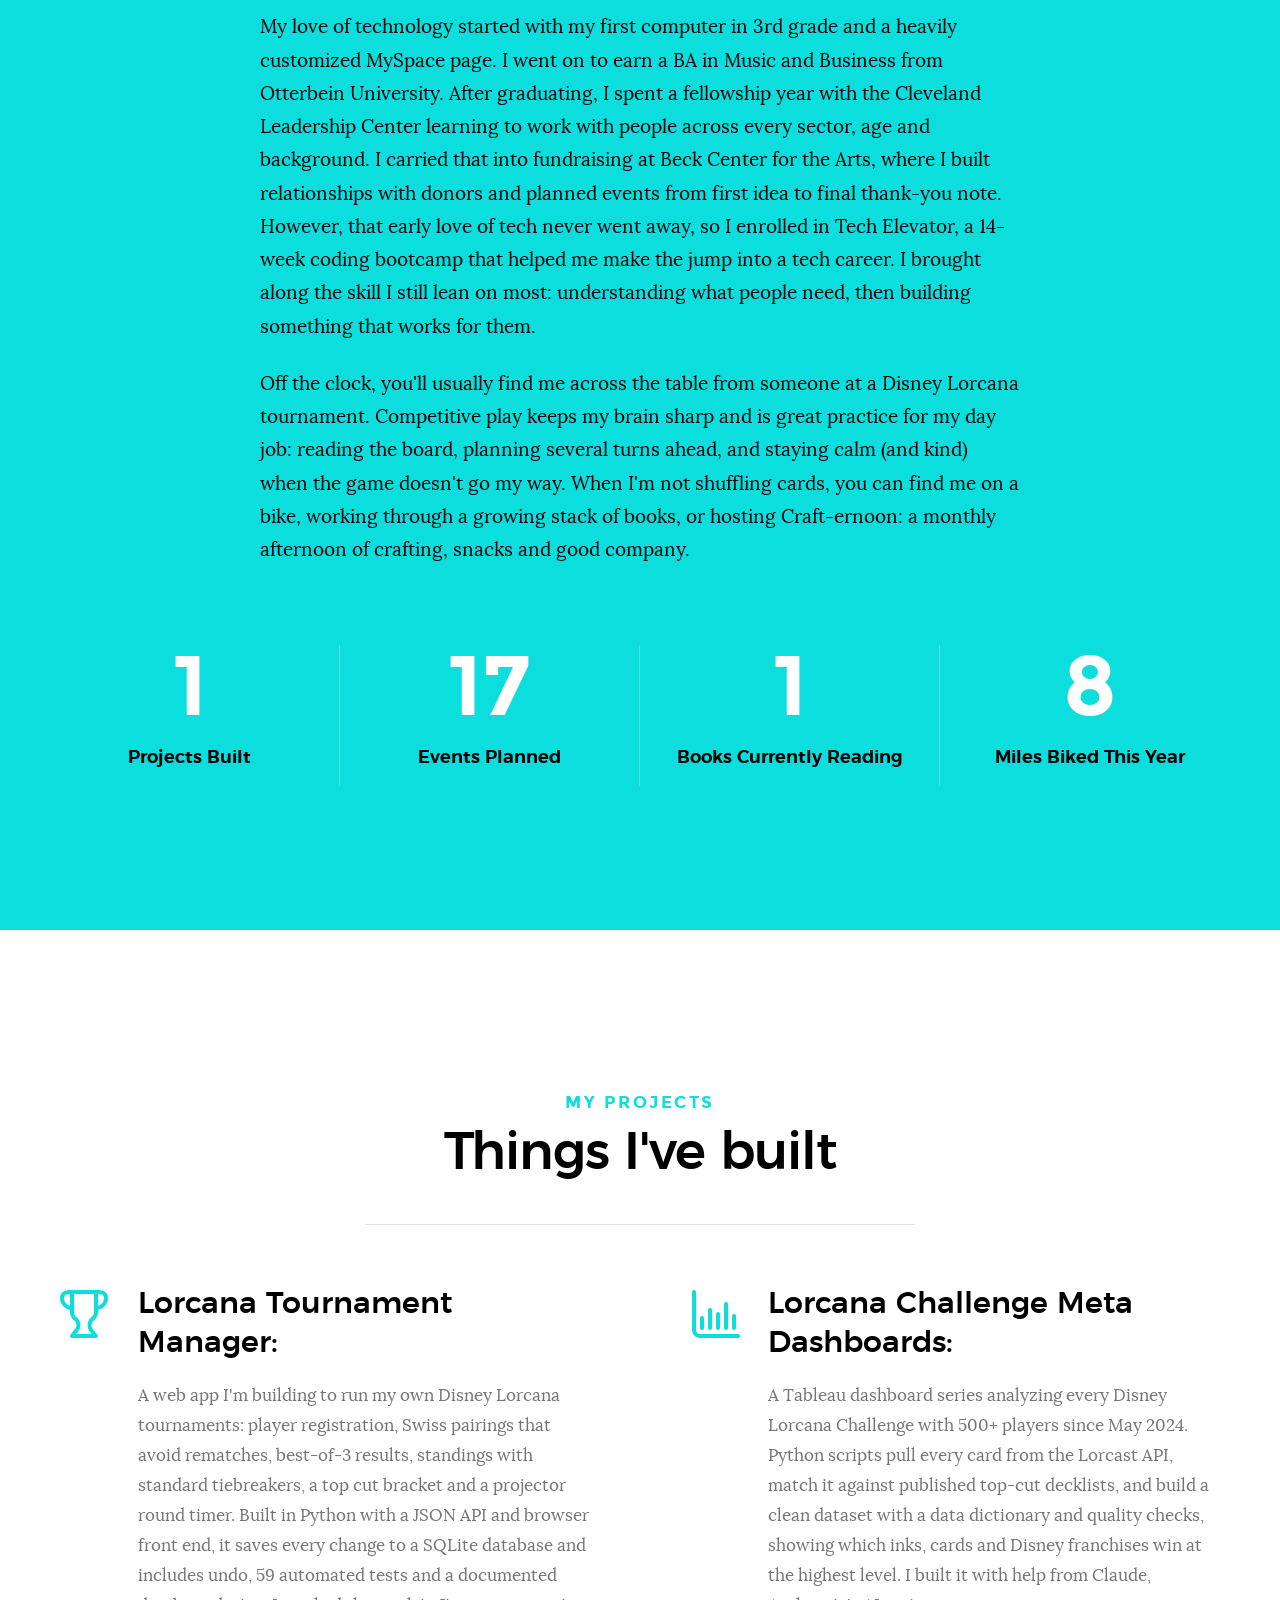
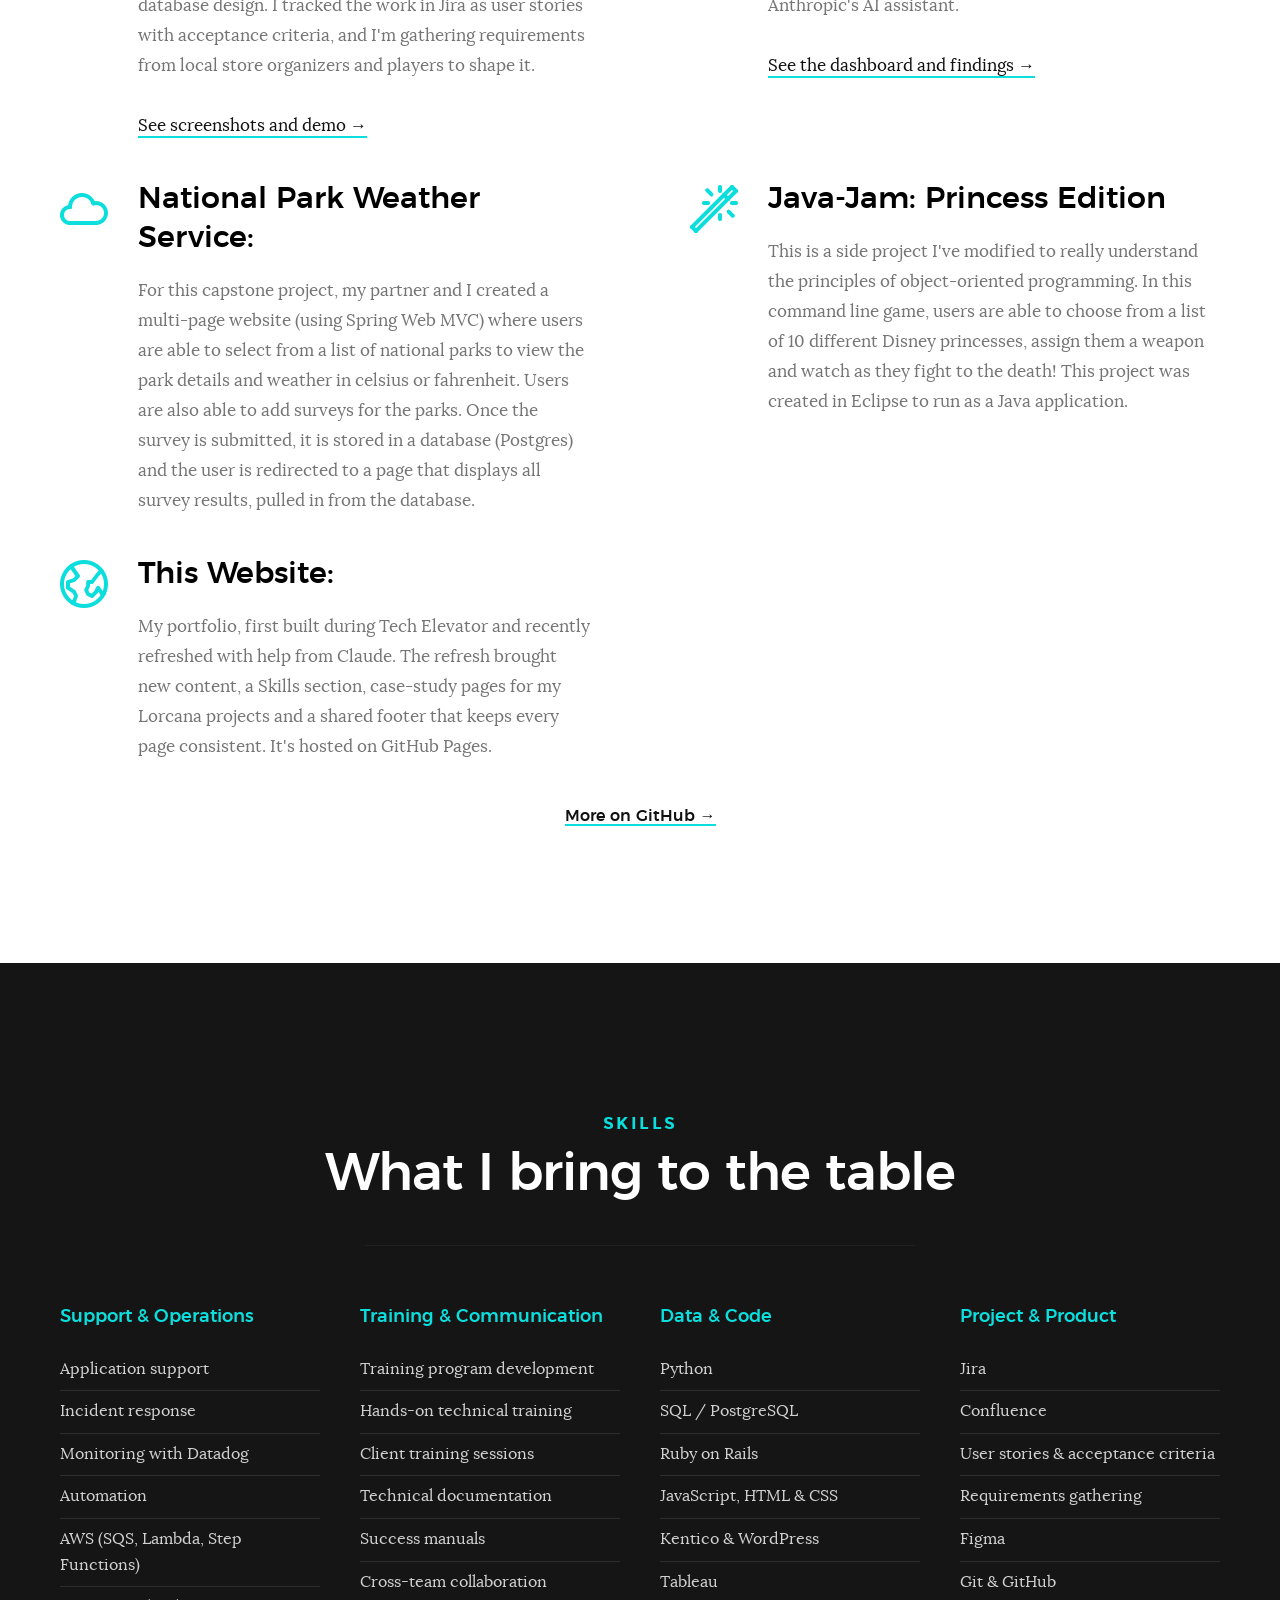
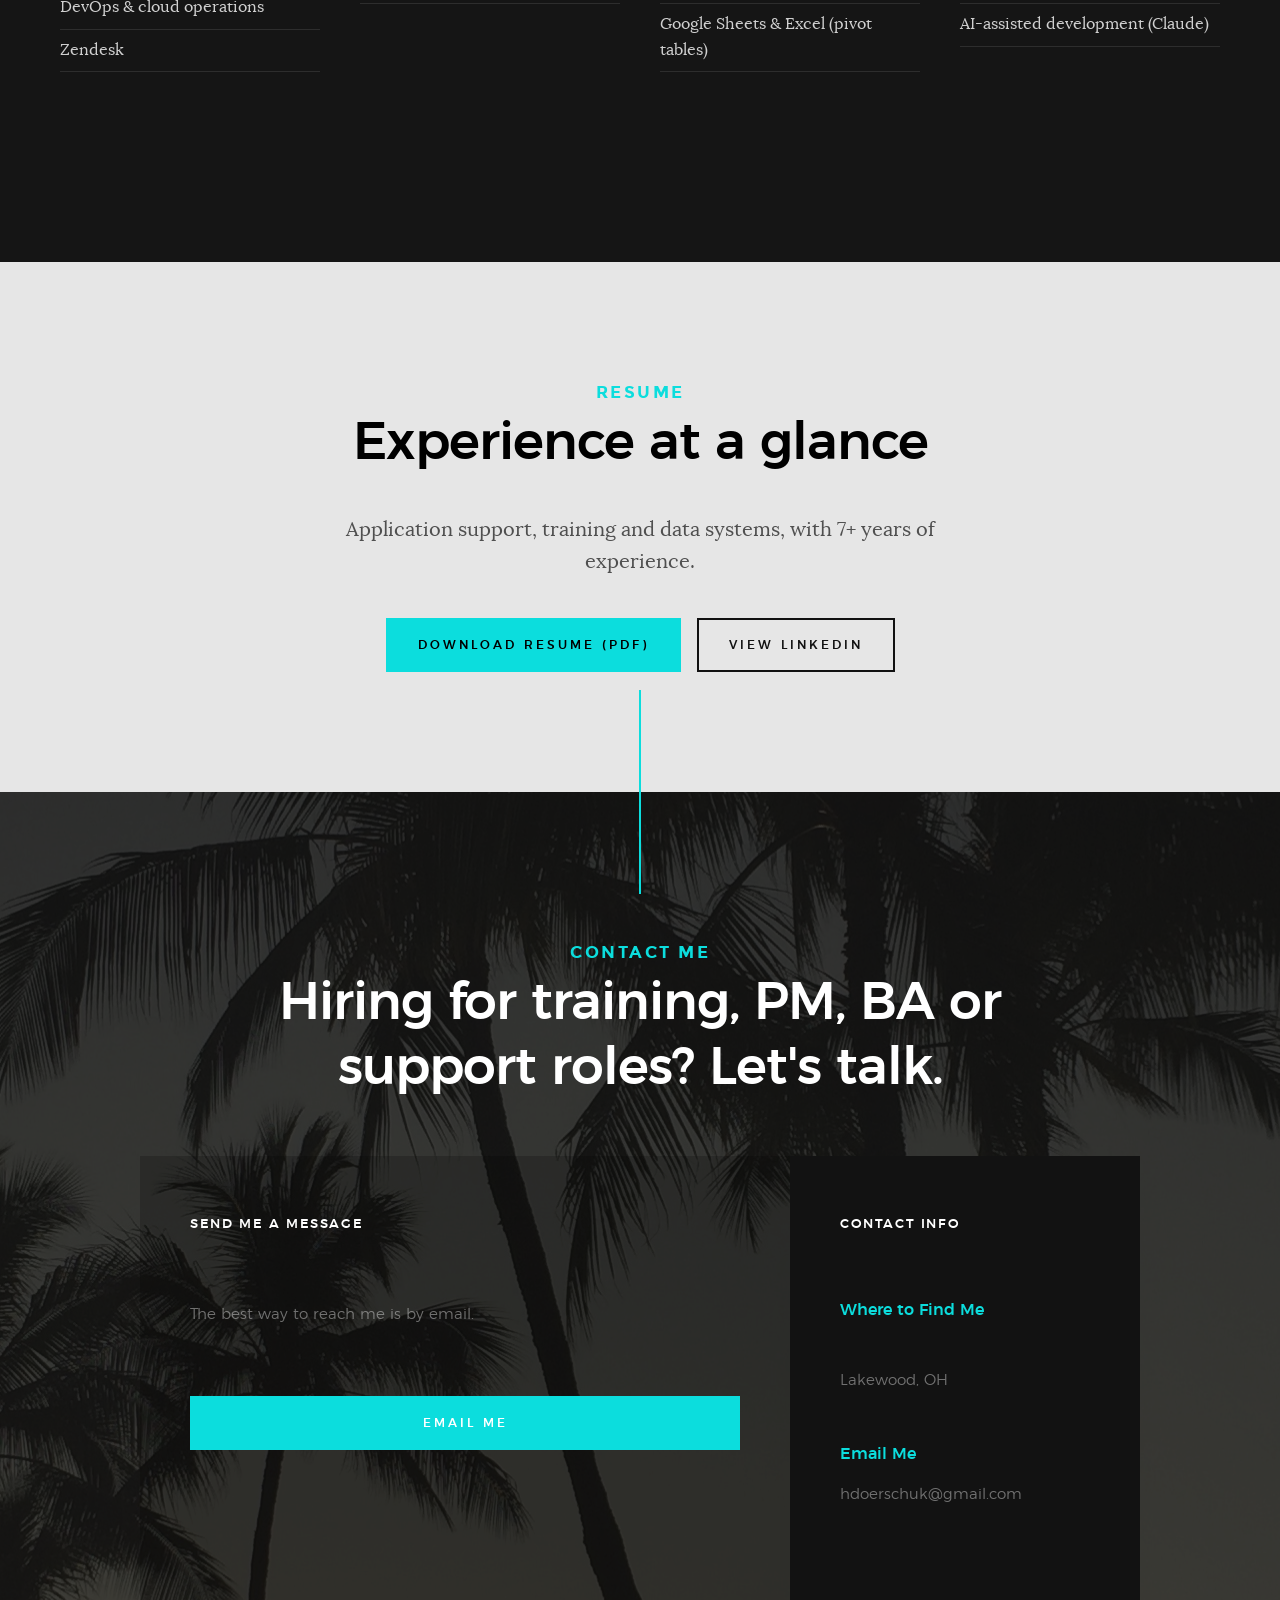
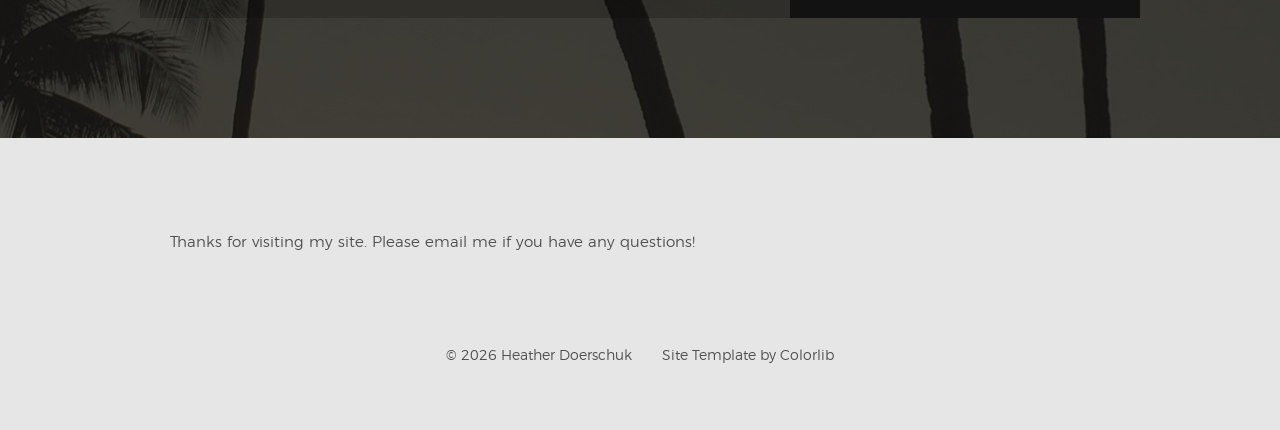
==== commit d6dd99e7: "Shorten About section and refresh hero headline - Rewrite About Me in three shorter paragraphs and d" ====
--- a/index.html
+++ b/index.html
@@ -11,7 +11,7 @@
     ================================================== -->
     <meta charset="utf-8">
     <title>Heather Doerschuk | Portfolio</title>
-    <meta name="description" content="Heather Doerschuk is a Senior Application Support Engineer with experience in training, cloud operations and data projects. See her projects, skills and resume.">
+    <meta name="description" content="Heather Doerschuk is an application support engineer with experience in training, cloud operations and data projects. See her projects, skills and resume.">
     <meta name="author" content="Heather Doerschuk">
 
     <!-- link previews (LinkedIn, Slack, texts)
@@ -19,7 +19,7 @@
     <meta property="og:type" content="website">
     <meta property="og:url" content="https://hmdoor.github.io/">
     <meta property="og:title" content="Heather Doerschuk | Portfolio">
-    <meta property="og:description" content="Senior Application Support Engineer with experience in training, cloud operations and data projects. See my projects, skills and resume.">
+    <meta property="og:description" content="Application support engineer with experience in training, cloud operations and data projects. See my projects, skills and resume.">
     <meta property="og:image" content="https://hmdoor.github.io/images/129.jpg">
     <meta name="twitter:card" content="summary_large_image">
 
@@ -109,9 +109,9 @@
             <div class="row home-content__main">
 
                 <h1>
-                    Former fundraiser<br>
-                    Fluent in data, code and people<br>
-                    Forever crafting, reading and making music<br>
+                    Friendly face of technology<br>
+                    Focused on people, process and data<br>
+                    Forever crafting, reading and competing<br>
                 </h1>
 
                 <div class="home-content__buttons">
@@ -164,30 +164,25 @@
         <div class="row about-desc" data-aos="fade-up">
             <div class="col-full">
                 <p>
-                    I'm a Senior Application Support Engineer with 7+ years in software support, DevOps and cloud operations. I'm at my best connecting
-                    development and operations teams, turning code into stable, scalable cloud environments and keeping systems reliable. I helped build
-                    a formal training program for incoming engineers, ran hands-on training for support engineers and the documentation I wrote is still
-                    in use today. Earlier in my career, I built custom CMS features, then led client training sessions and wrote success manuals so clients
-                    could get the most out of them. I've also enjoyed working closely with UX and getting hands-on Figma experience. I'm now looking for my
-                    next role in project management, business analysis, application support, or learning and development and training.
+                    I'm an application support engineer with 7+ years in software support, DevOps and cloud operations, most recently as a Senior
+                    Application Support Engineer at Within3. I'm at my best connecting development and operations teams and helping people succeed with
+                    technology. I helped build a training program for new engineers, wrote documentation that's still in use, and led client training on
+                    CMS features I built. I'm excited to grow into my next role, whether that's in project management, business analysis, application
+                    support, or learning and development and training.
                 </p>
                 <p>
-                    My love of technology started with my first computer in 3rd grade and a heavily customized MySpace page. That curiosity led me to
-                    Tech Elevator, and I haven't stopped building since. These days that means Python, Tableau and Jira, working alongside AI tools like Claude.
+                    My love of technology started with my first computer in 3rd grade and a heavily customized MySpace page. I went on to earn a BA in
+                    Music and Business from Otterbein University. After graduating, I spent a fellowship year with the Cleveland Leadership Center
+                    learning to work with people across every sector, age and background. I carried that into fundraising at Beck Center for the Arts,
+                    where I built relationships with donors and planned events from first idea to final thank-you note. However, that early love of tech
+                    never went away, so I enrolled in Tech Elevator, a 14-week coding bootcamp that helped me make the jump into a tech career. I brought
+                    along the skill I still lean on most: understanding what people need, then building something that works for them.
                 </p>
                 <p>
-                    Before tech, I earned a BA in Music and Business from Otterbein University. After graduating, I spent a fellowship year with the
-                    Cleveland Leadership Center learning to work with people across every sector, age and background. I carried that into fundraising at
-                    Beck Center for the Arts, where I built relationships with donors and planned events from first idea to final thank-you note. That's
-                    the skill I lean on most: understanding what people need, then building something that works for them.
-                </p>
-                <p>
-                    Off the clock, you'll usually find me across the table from someone at a Disney Lorcana tournament. Playing competitively keeps my
-                    brain sharp. Every match means reading the board, planning several turns ahead, adapting when things go sideways and reading the person
-                    across from me. Competitive play is also great practice for my day job: making decisions under pressure, spotting patterns, managing
-                    risk and staying calm (and kind) when the game doesn't go my way. Win or lose, I walk away with a handshake and a lesson for the next
-                    round. When I'm not shuffling cards, you can find me on a bike, working through a growing stack of books, or hosting Craft-ernoon:
-                    a monthly afternoon of crafting, snacks and good company.
+                    Off the clock, you'll usually find me across the table from someone at a Disney Lorcana tournament. Competitive play keeps my brain
+                    sharp and is great practice for my day job: reading the board, planning several turns ahead, and staying calm (and kind) when the
+                    game doesn't go my way. When I'm not shuffling cards, you can find me on a bike, working through a growing stack of books, or hosting
+                    Craft-ernoon: a monthly afternoon of crafting, snacks and good company.
                 </p>
             </div>
         </div> <!-- end about-desc -->
--- a/css/main.css
+++ b/css/main.css
@@ -3643,6 +3643,31 @@
     color: #0CDDDD;
 }
 
+/* Hero: wide enough for each headline line to fit on one row */
+.home-content__main {
+    max-width: 1250px;
+}
+/* keep the three headline lines separate on phones too (the template hides these breaks) */
+.home-content__main h1 br {
+    display: inline;
+}
+
+/* About text: smaller and left-aligned so it reads like normal paragraphs */
+.about-desc {
+    max-width: 800px;
+}
+.about-desc p {
+    font-size: 1.9rem;
+    line-height: 1.75;
+    text-align: left;
+    margin-bottom: 2.4rem;
+}
+@media only screen and (max-width: 600px) {
+    .about-desc p {
+        font-size: 1.7rem;
+    }
+}
+
 /* resume section: summary line and two buttons */
 .s-clients {
     padding-top: 12rem;
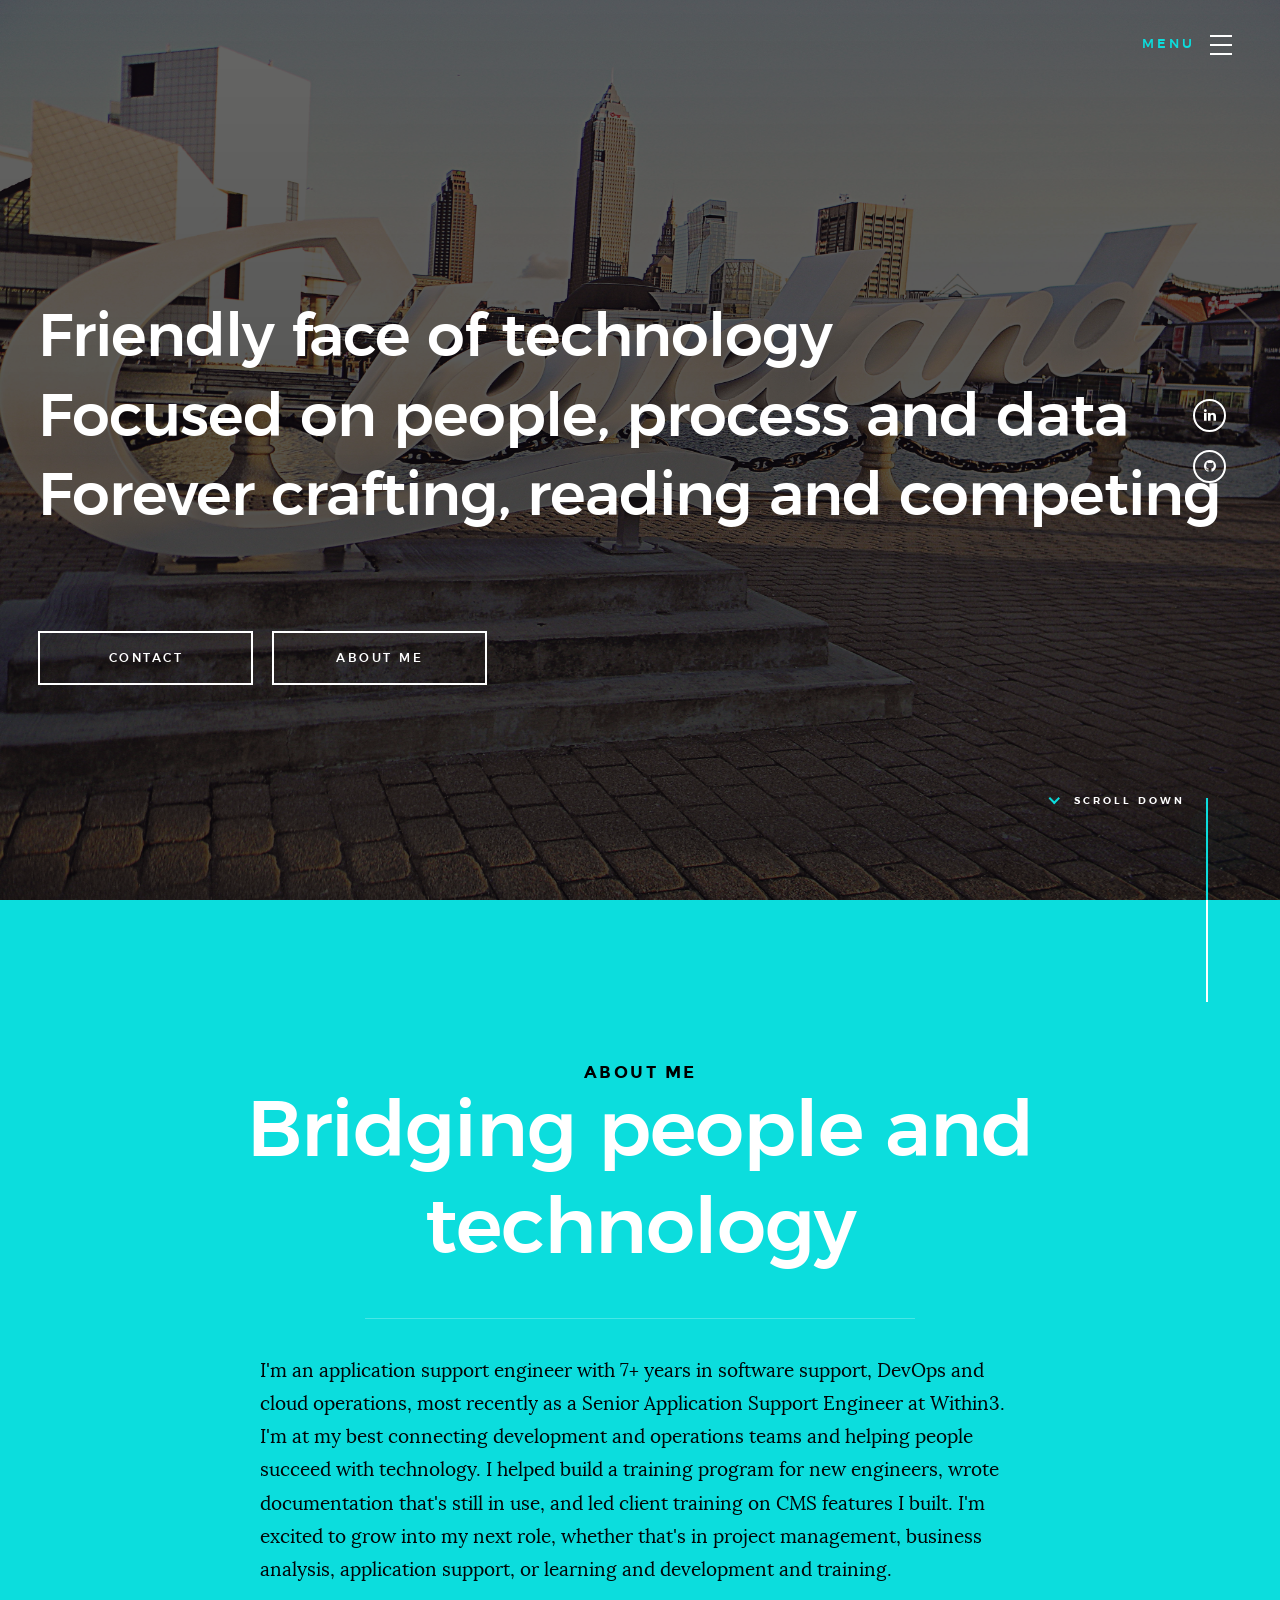
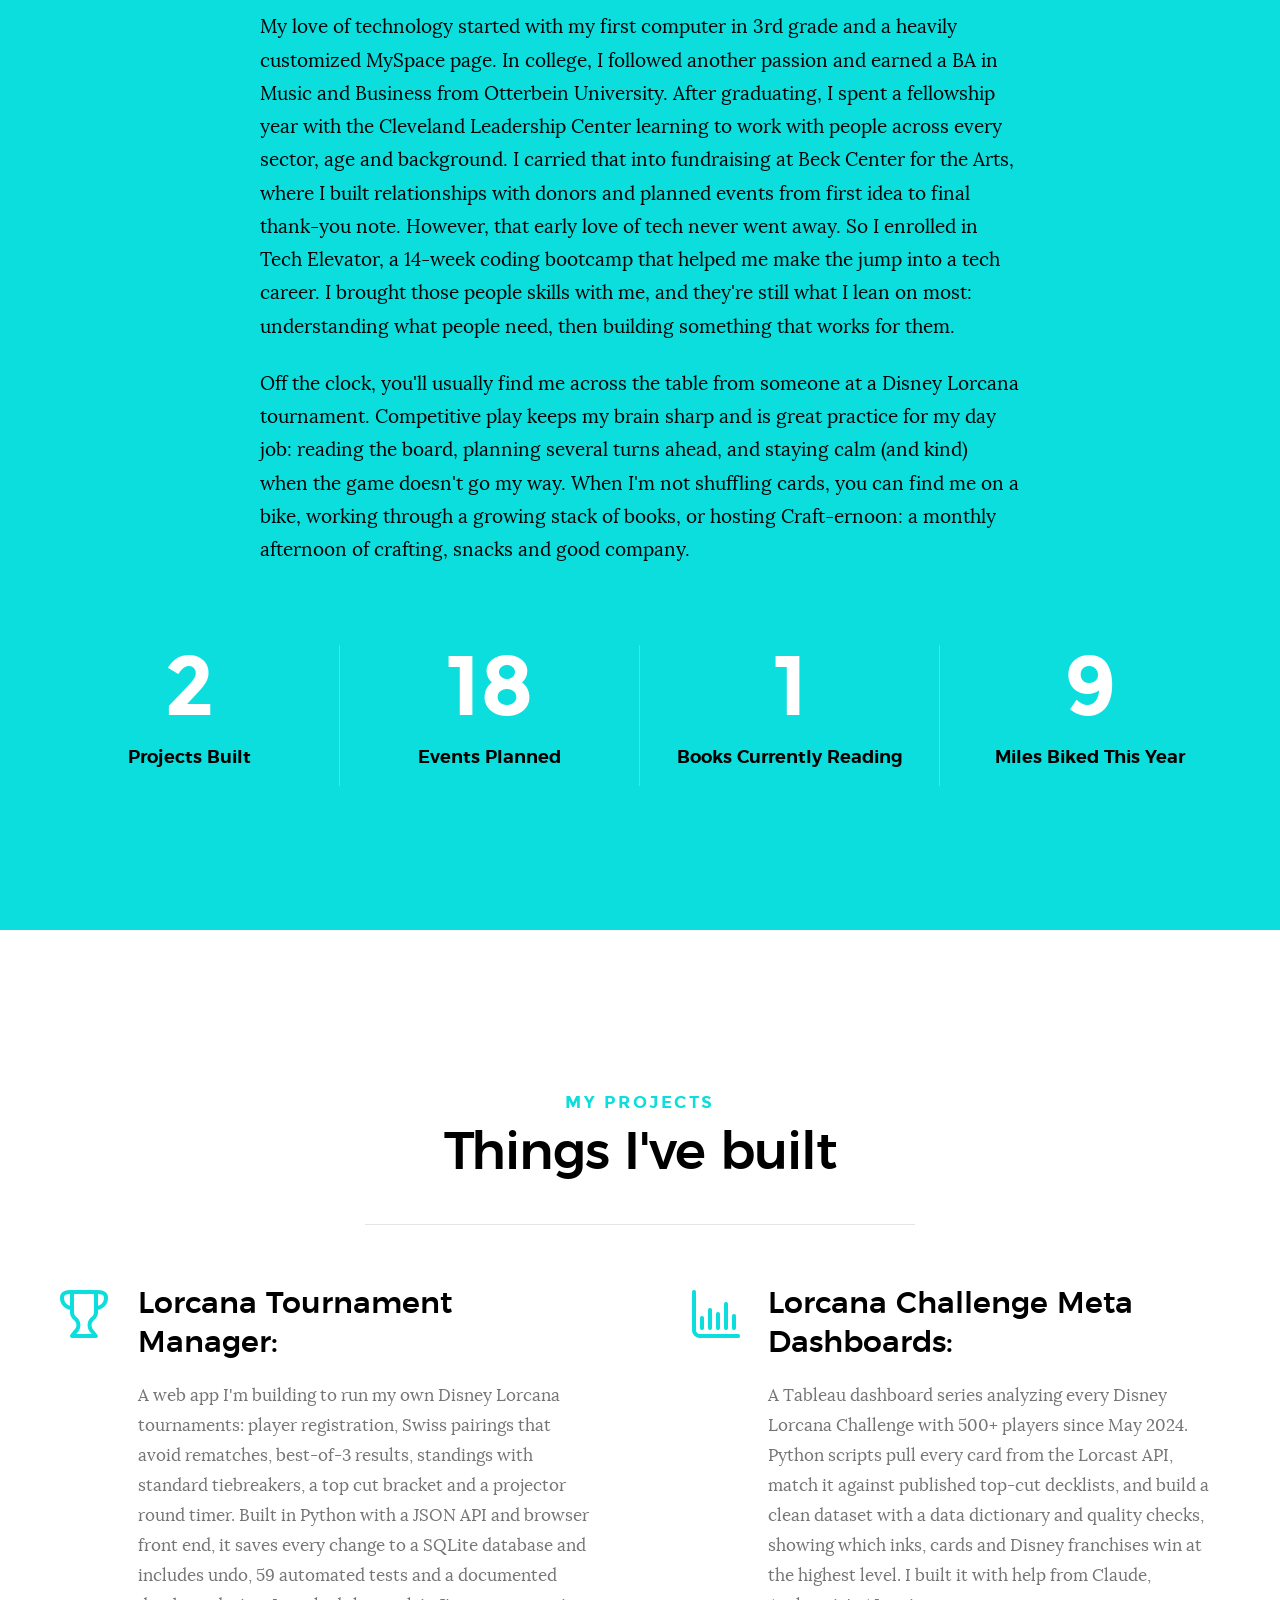
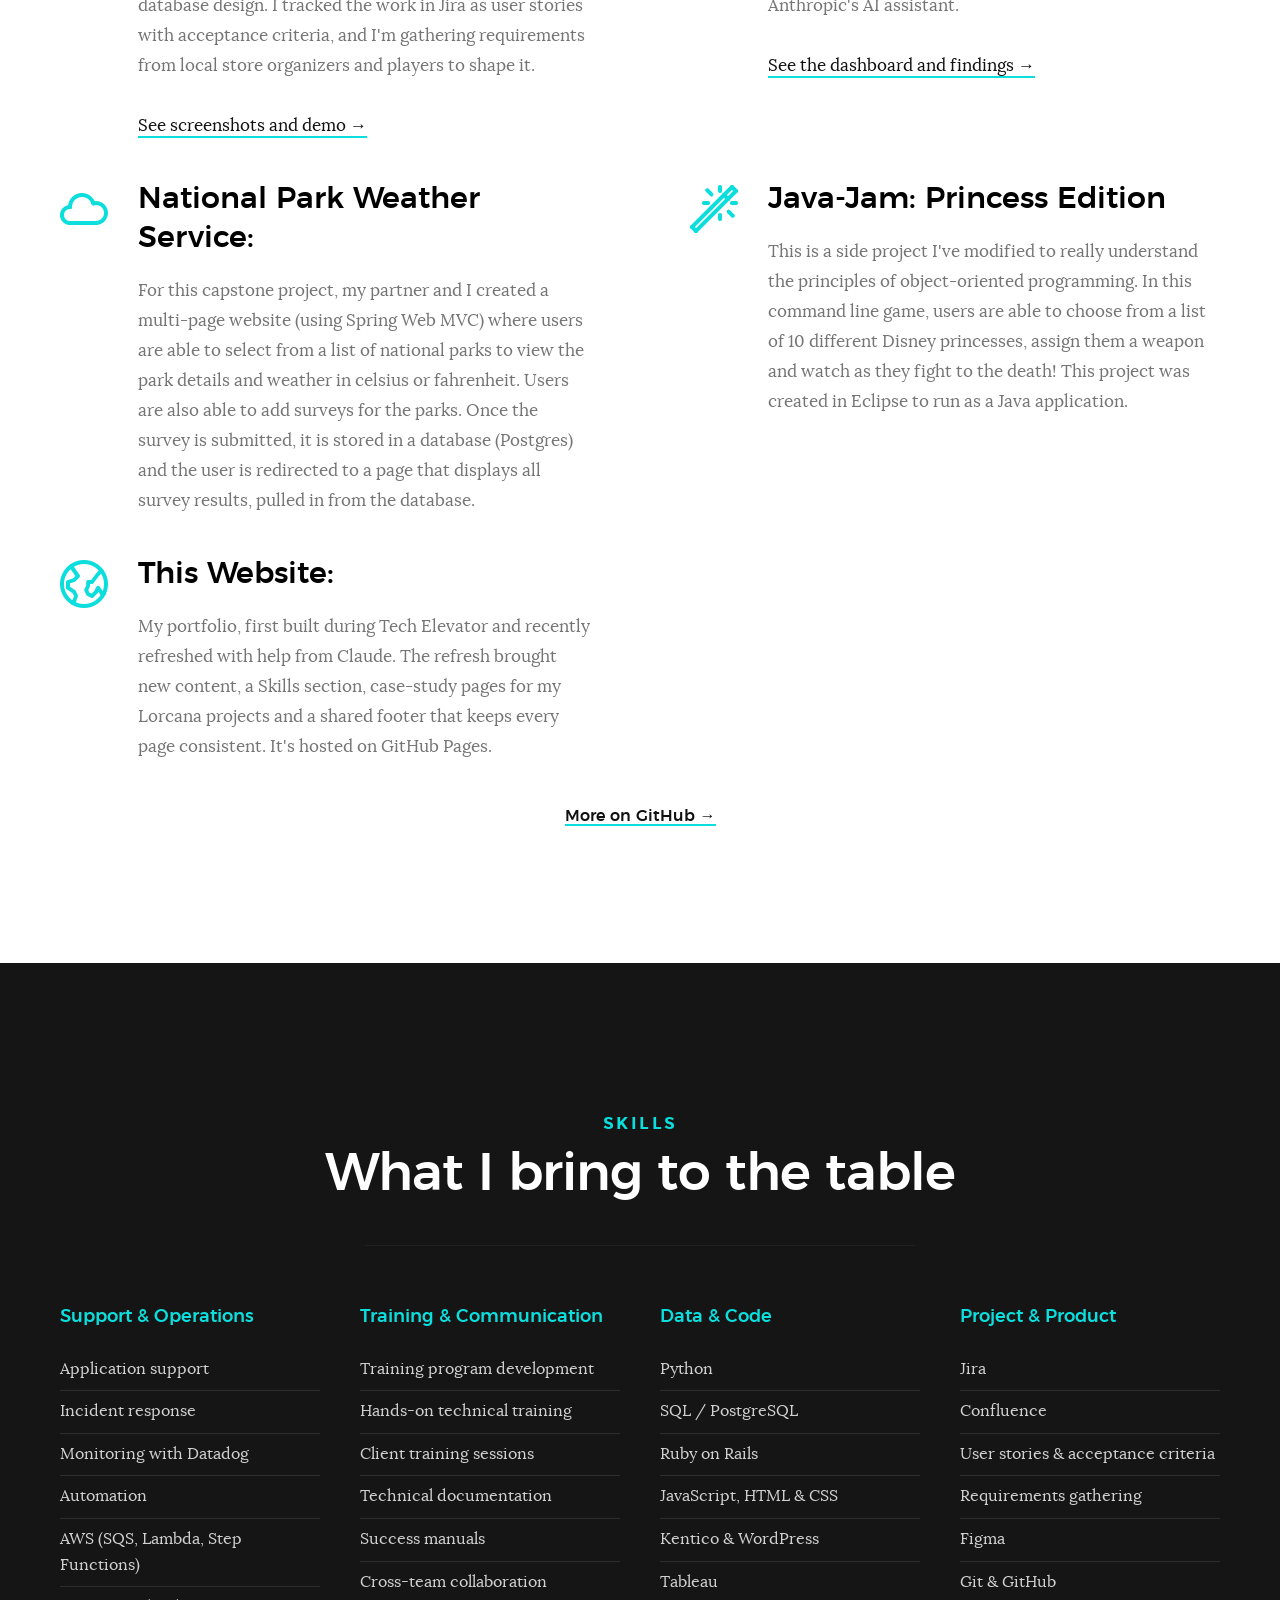
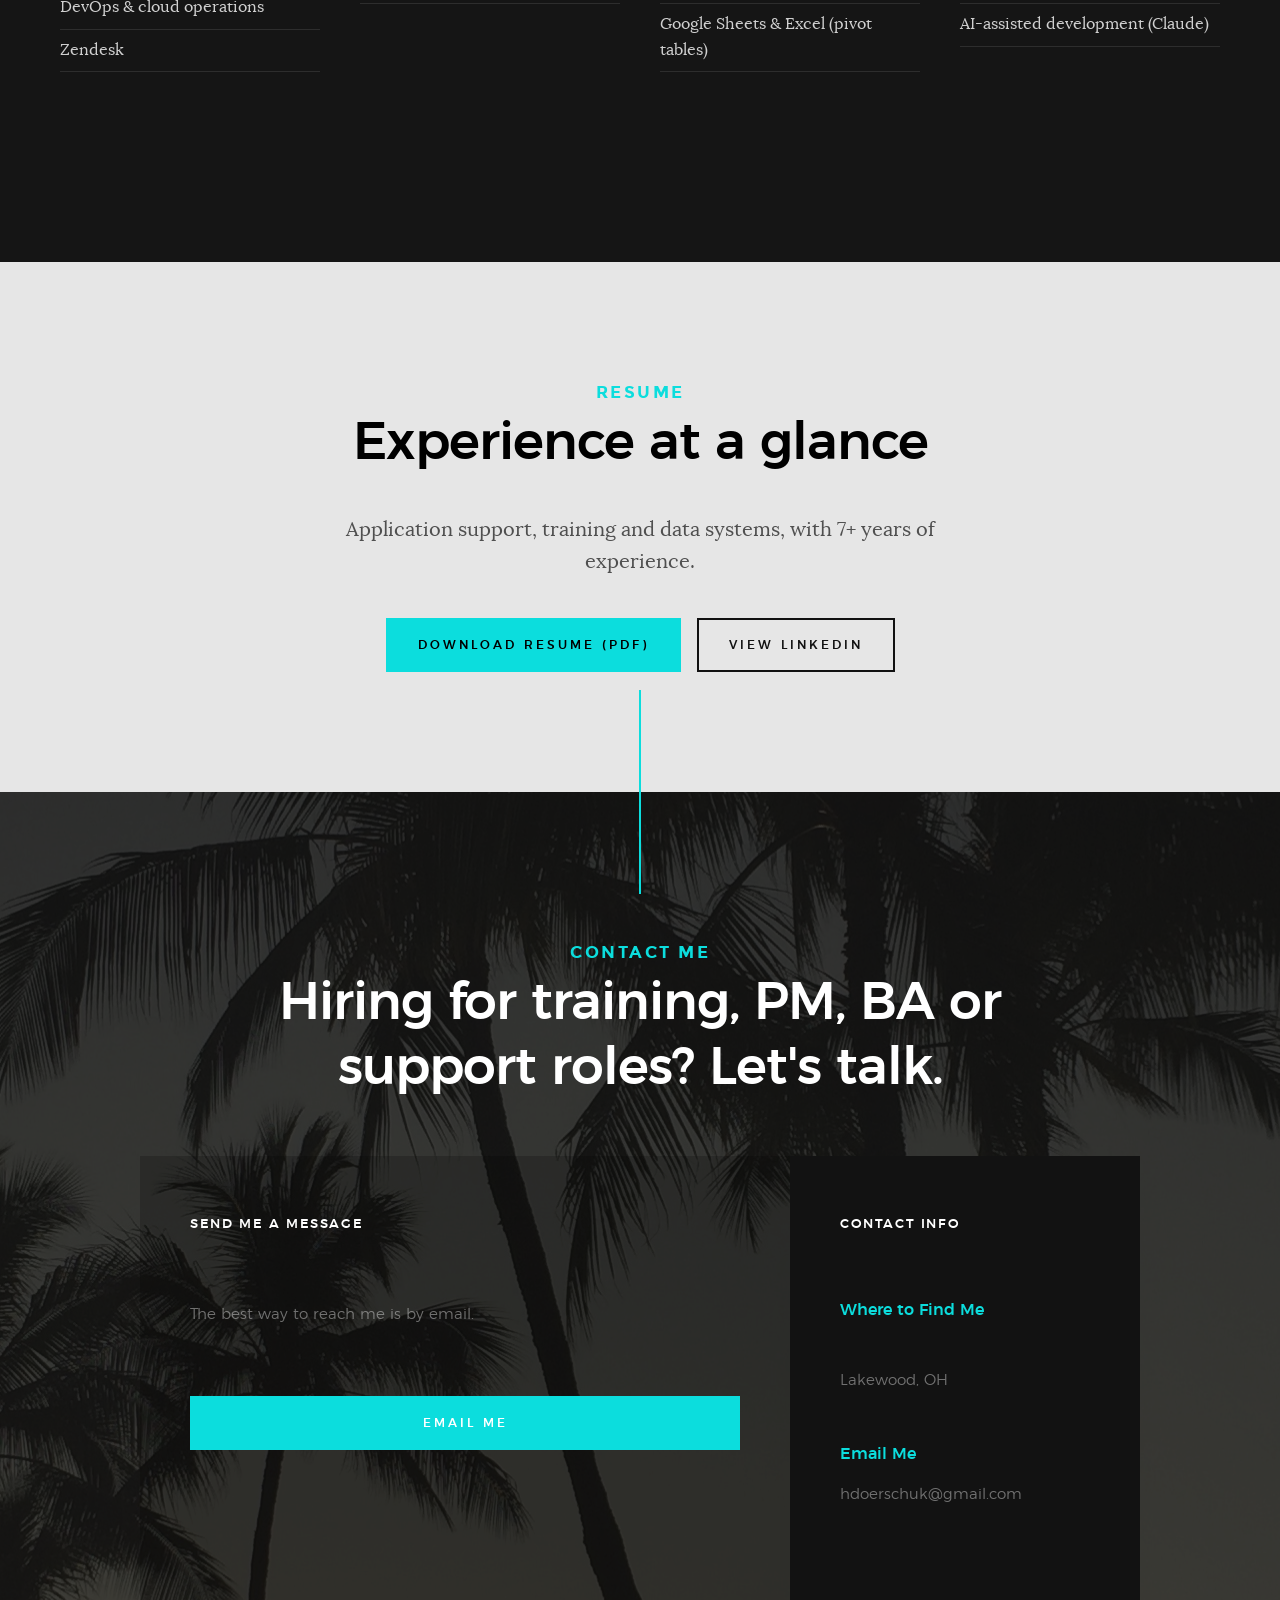
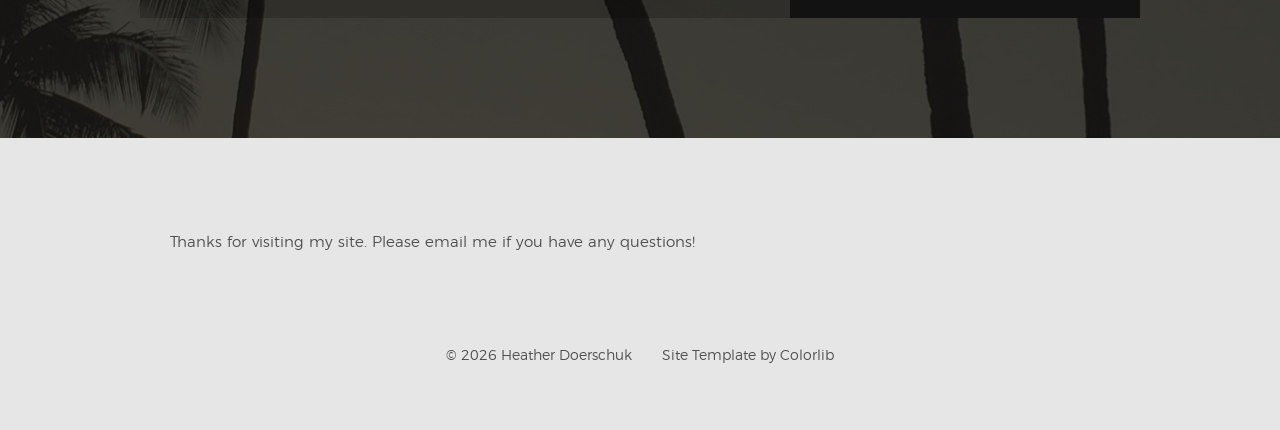
==== commit a8bfd4d5: "Smooth the flow of the About Me story paragraph Co-Authored-By: Claude Opus 5.5 <noreply@anthropic.c" ====
--- a/index.html
+++ b/index.html
@@ -171,12 +171,13 @@
                     support, or learning and development and training.
                 </p>
                 <p>
-                    My love of technology started with my first computer in 3rd grade and a heavily customized MySpace page. I went on to earn a BA in
-                    Music and Business from Otterbein University. After graduating, I spent a fellowship year with the Cleveland Leadership Center
-                    learning to work with people across every sector, age and background. I carried that into fundraising at Beck Center for the Arts,
-                    where I built relationships with donors and planned events from first idea to final thank-you note. However, that early love of tech
-                    never went away, so I enrolled in Tech Elevator, a 14-week coding bootcamp that helped me make the jump into a tech career. I brought
-                    along the skill I still lean on most: understanding what people need, then building something that works for them.
+                    My love of technology started with my first computer in 3rd grade and a heavily customized MySpace page. In college, I followed
+                    another passion and earned a BA in Music and Business from Otterbein University. After graduating, I spent a fellowship year with
+                    the Cleveland Leadership Center learning to work with people across every sector, age and background. I carried that into
+                    fundraising at Beck Center for the Arts, where I built relationships with donors and planned events from first idea to final
+                    thank-you note. However, that early love of tech never went away. So I enrolled in Tech Elevator, a 14-week coding bootcamp that
+                    helped me make the jump into a tech career. I brought those people skills with me, and they're still what I lean on most:
+                    understanding what people need, then building something that works for them.
                 </p>
                 <p>
                     Off the clock, you'll usually find me across the table from someone at a Disney Lorcana tournament. Competitive play keeps my brain
